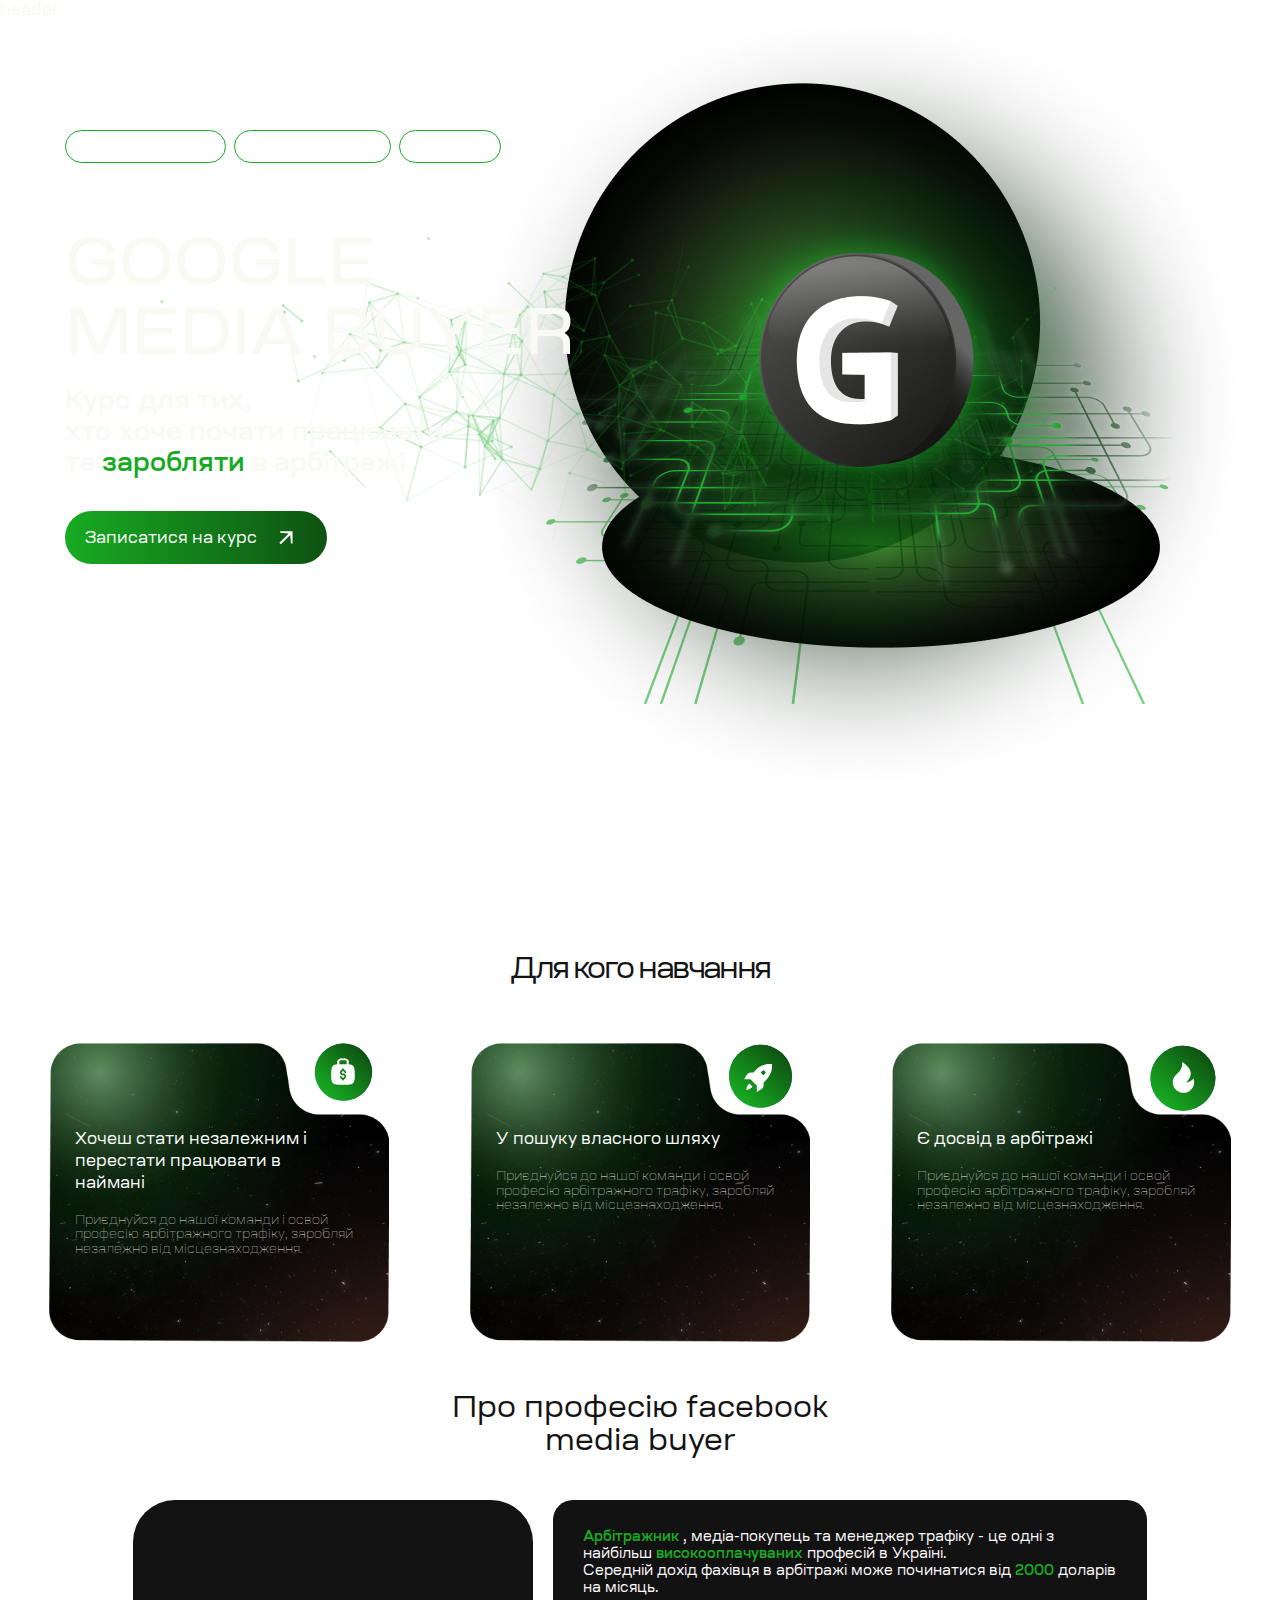
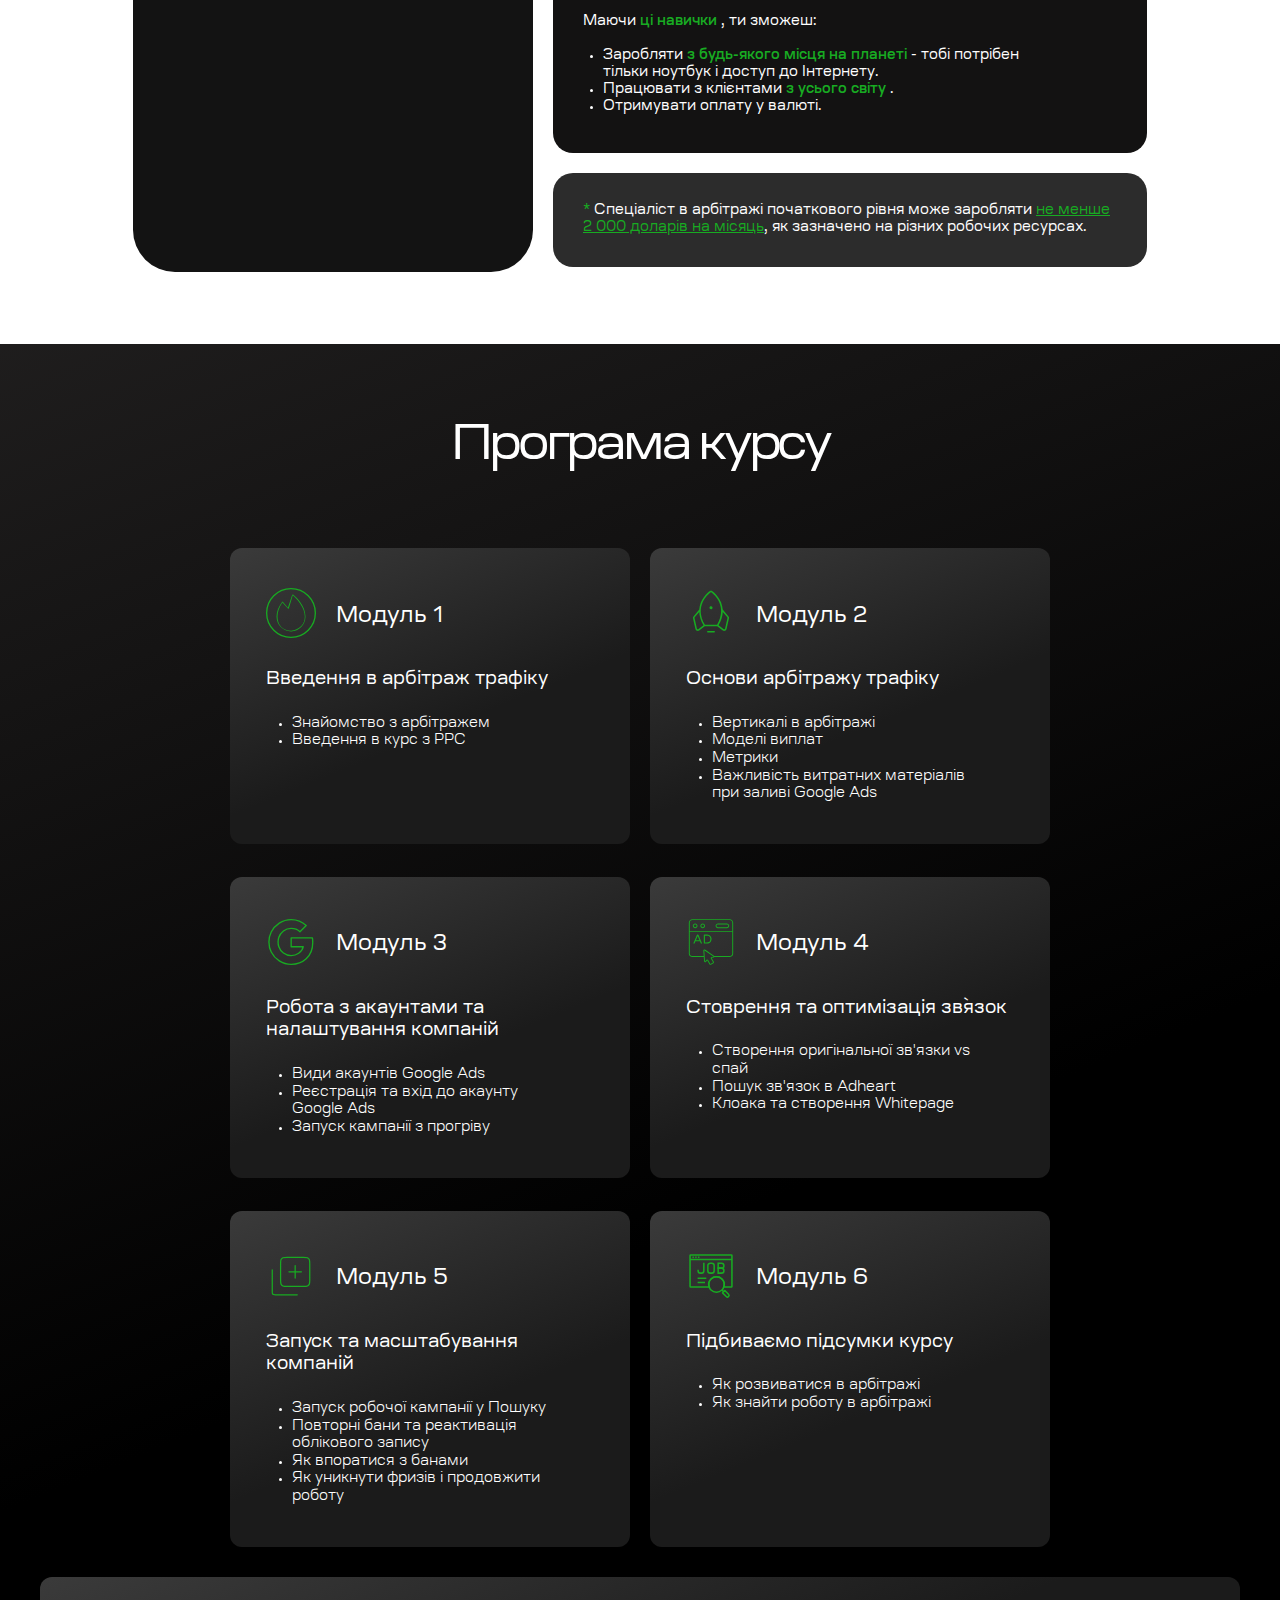
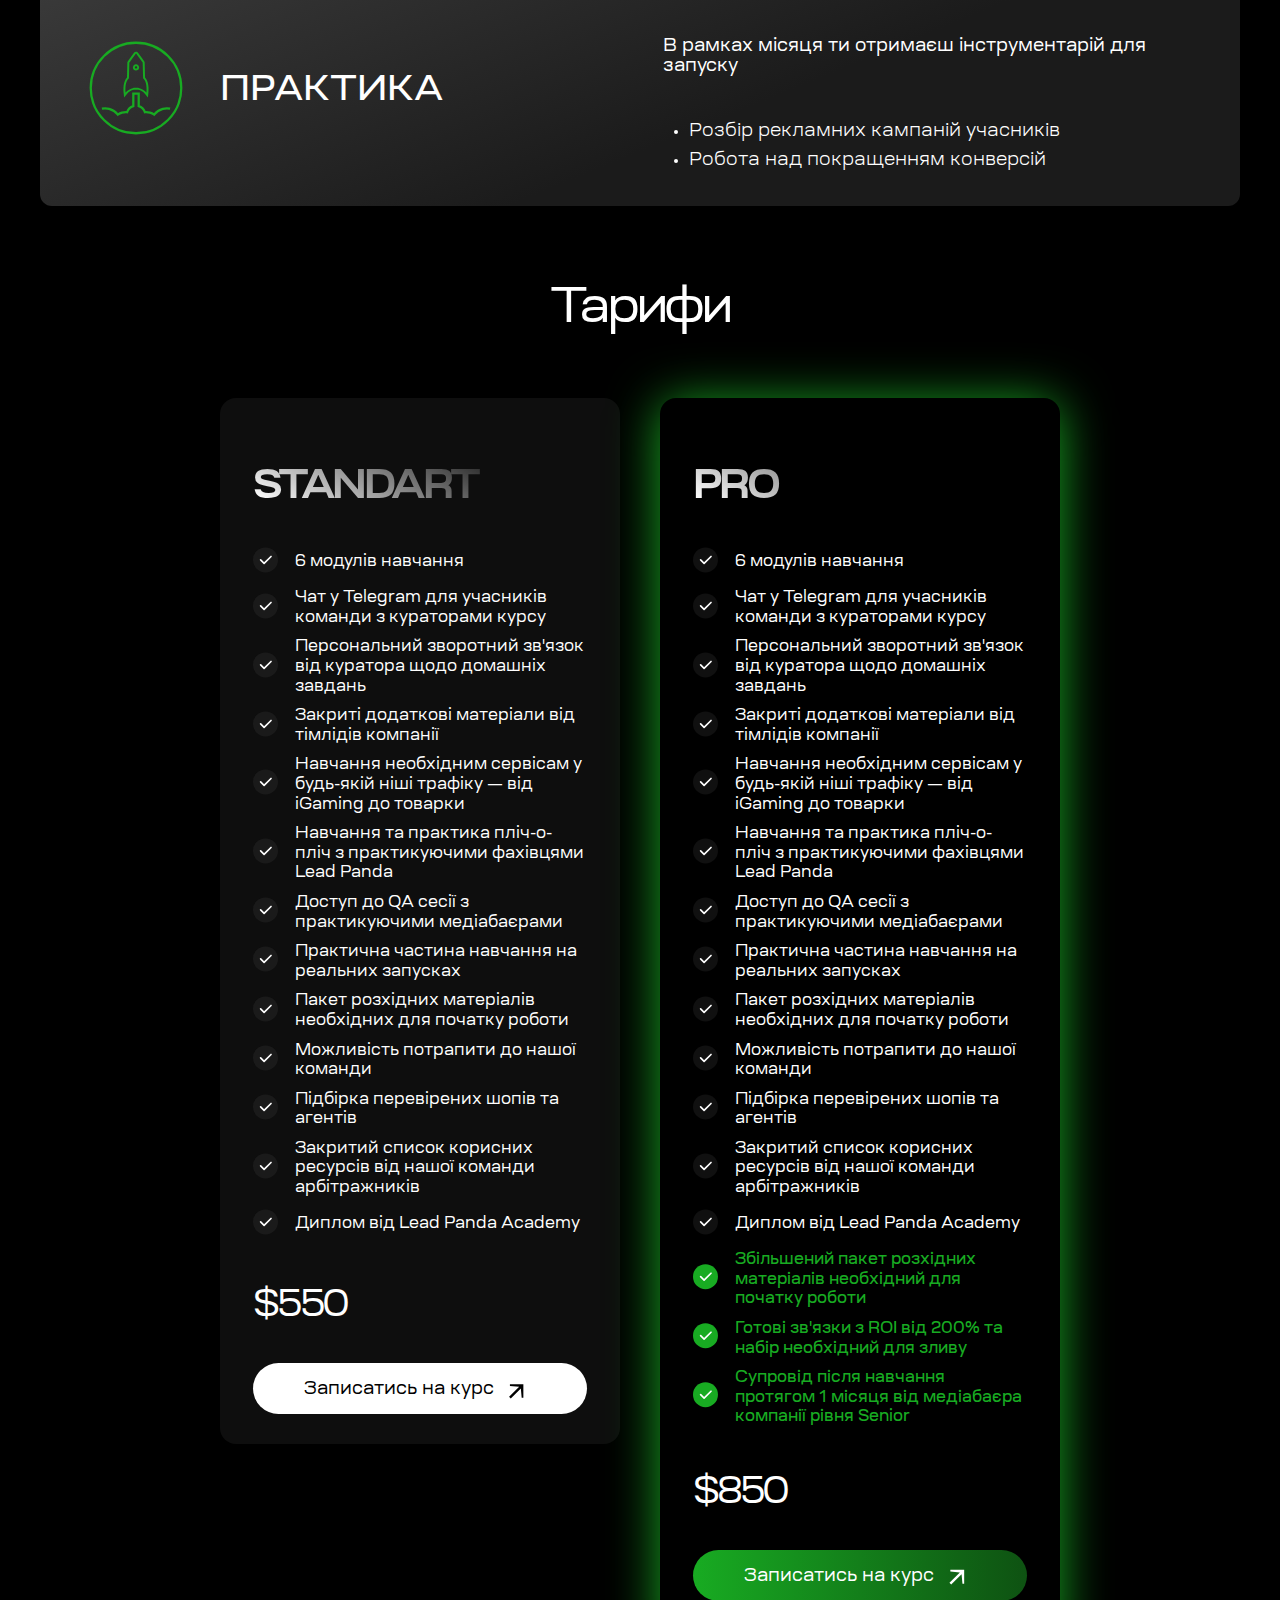
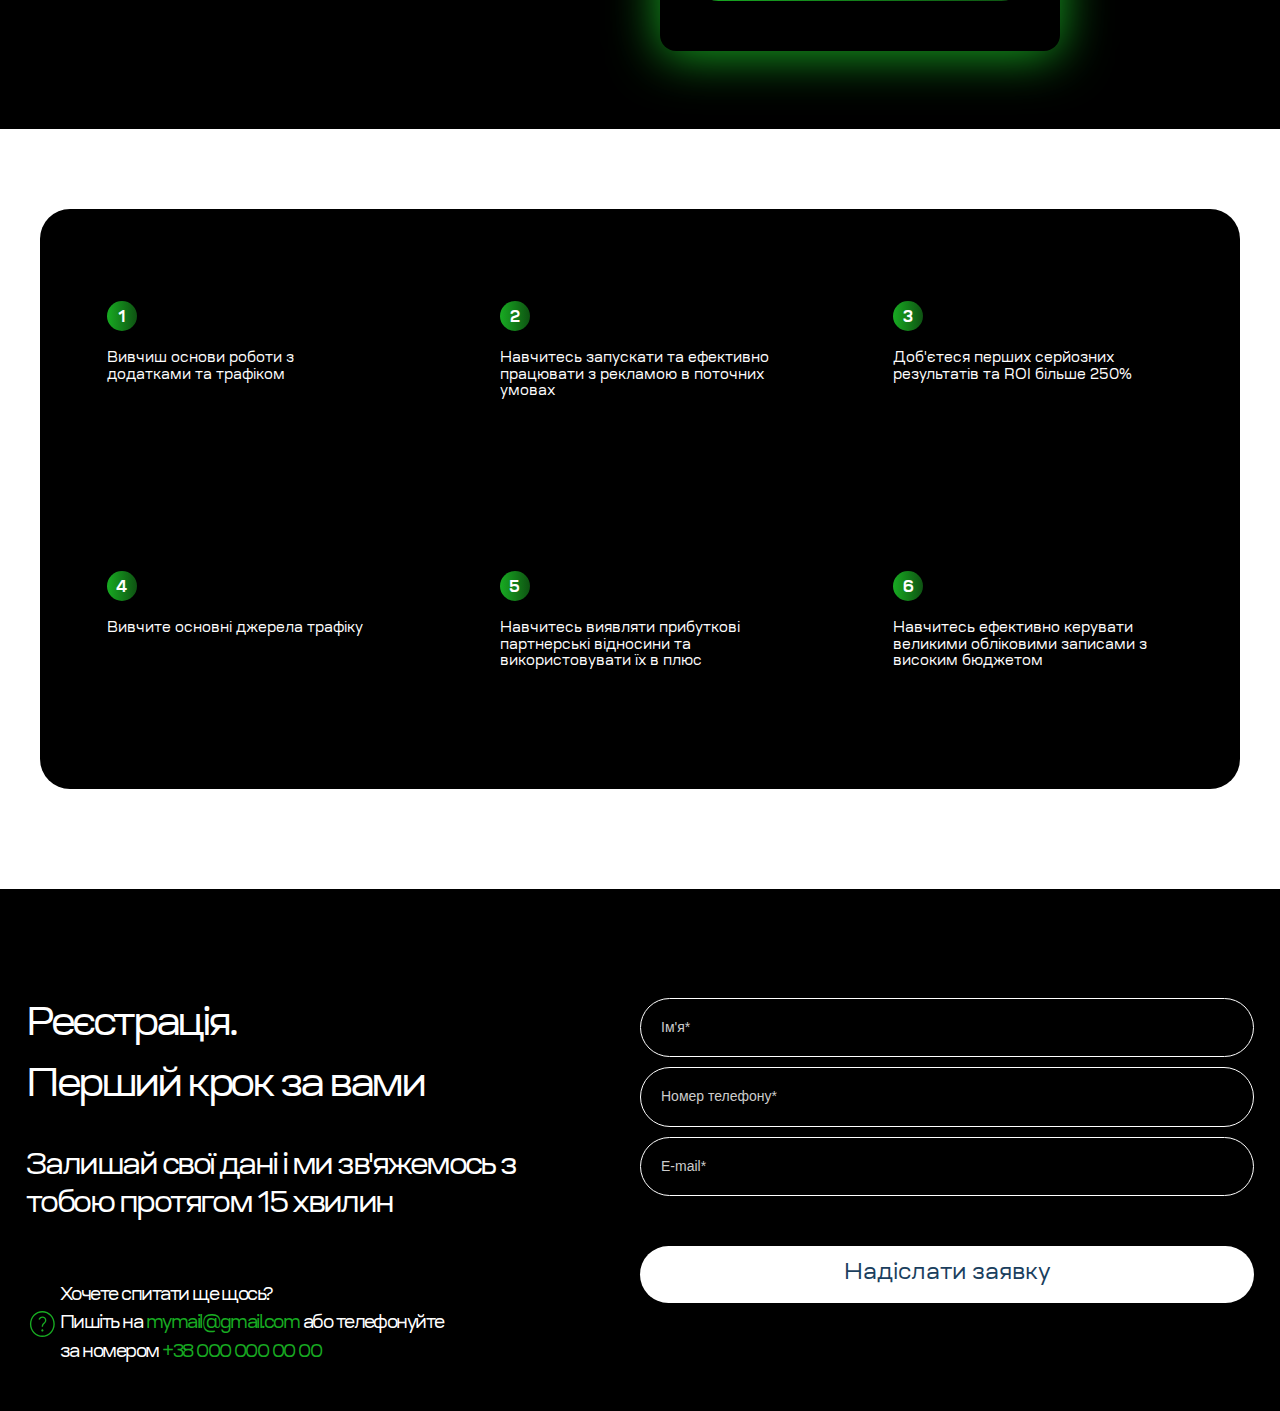
==== index.html @ 1219b9e8 "Push project" ====
<!DOCTYPE html>
<html lang="ua">
<head>
    <meta charset="UTF-8">
    <meta name="viewport" content="width=device-width, initial-scale=1.0">
    <title>Google Media Buyer</title>
    <link rel="stylesheet" href="index.css">
    <link rel="stylesheet" href="utilities.css">

</head>
<body>

<section class="billboard">
    <div class="header-imatation">
        header
    </div>
    <video class="billboard__background" autoplay muted loop>
        <source src="./images/stars.mp4" type="video/mp4">
    </video>
    <div class="wrap">
        <div class="billboard__content-wrap">
            <div class="billboard__content">
                <div class="billboard__badge-list">
                    <div class="billboard__badge">Старт 1 вересня</div>
                    <div class="billboard__badge">Онлайн формат</div>
                    <div class="billboard__badge">8 тижнів</div>
                </div>
                <div class="billboard__title">GOOGLE<br> MEDIA BUYER</div>
                <div class="billboard__description">
                    Курс для тих,<br class="d-none d-md-block"> хто хоче почати працювати<br class="d-none d-md-block"> та <span class="custom-word">заробляти</span> в арбітражі
                </div>
                <div class="billboard__button">
                    <a href="#" class="button button--google">
                        Записатися на курс
                        <span class="d-md-none">
                            <svg width="23" height="23" viewBox="0 0 23 23" fill="none" xmlns="http://www.w3.org/2000/svg">
                                <path d="M11.8144 15.3492L16.1953 10.9683M16.1953 10.9683L11.8144 6.55554M16.1953 10.9683L6.41773 10.9683" stroke="#F9FAF4" stroke-linecap="round" stroke-linejoin="round"/>
                            </svg>
                        </span>
                        <span class="d-none d-md-block">
                            <svg width="43" height="43" viewBox="0 0 43 43" fill="none" xmlns="http://www.w3.org/2000/svg">
                            <path d="M23.5919 15.764L12.8279 14.7855L12.8279 12.8284H28.4846V28.4851L26.5275 28.4851L25.549 17.7211L13.8064 29.4637L11.8493 27.5066L23.5919 15.764Z" fill="white"/>
                        </svg>
                        </span>

                    </a>
                </div>
            </div>
            <div class="lalala">
                <img src="./images/Google-sm.png" alt="Google Media Buyer logo">
            </div>
<!--            <div class="billboard__logo-sm">-->
<!--                <img src="./images/Google-sm.png" alt="Google Media Buyer logo">-->
<!--            </div>-->
        </div>
    </div>
</section>

<section class="features wrap">
    <div class="features__title d-lg-none">Для кого навчання</div>
    <div class="features__title d-none d-lg-block">Для кого підійде курс</div>

    <div class="features__list">
        <div class="features__item">
            <div class="features__icon">
                <svg width="88" height="88" viewBox="0 0 88 88" fill="none" xmlns="http://www.w3.org/2000/svg">
                    <circle cx="44.5135" cy="44.2543" r="31.5" transform="rotate(-47.2458 44.5135 44.2543)" fill="url(#paint0_linear_655_43860)"/>
                    <circle cx="44.5135" cy="44.2543" r="31.5" transform="rotate(-47.2458 44.5135 44.2543)" fill="url(#paint1_linear_655_43860)"/>
                    <path fill-rule="evenodd" clip-rule="evenodd" d="M44.3023 29.0494H43.6977C42.529 29.0494 42.0513 28.9382 41.2791 29.0494C40.4627 29.1662 39.452 29.7035 38.8605 30.3361C38.2677 30.9702 37.7604 31.3944 37.6512 32.2662C37.5771 32.8599 37.6564 34.2676 37.6512 35.4829C35.0226 35.5761 33.9099 36.2394 32.814 37.4129C31.2904 39.0411 31 41.8198 31 47.0631C31 52.3065 31.2904 54.4418 32.814 56.07C34.3376 57.6982 36.3768 58 41.2791 58H46.7209C51.6232 58 53.6637 57.6996 55.186 56.07C56.7083 54.4404 57 52.3065 57 47.0631C57 41.8198 56.7096 39.0411 55.186 37.4129C54.0901 36.2394 52.9774 35.5747 50.3488 35.4829C50.3436 34.2663 50.4242 32.8585 50.3488 32.2662C50.2396 31.393 49.7323 30.9688 49.1395 30.3361C48.548 29.7021 47.5373 29.1662 46.7209 29.0494C45.9487 28.9382 45.4697 29.0494 44.3023 29.0494ZM47.9302 35.4829C47.9237 34.3052 47.9887 33.3809 47.9302 32.9095C47.8483 32.2685 48.0992 31.8036 47.9302 31.6228C47.7612 31.4421 47.3215 31.0671 46.7209 30.9795C46.0943 30.8905 45.5555 30.9795 44.3023 30.9795C43.0491 30.9795 41.907 30.8891 41.2791 30.9795C40.6798 31.0657 40.2388 31.4407 40.0698 31.6228C39.9008 31.805 40.1517 32.2685 40.0698 32.9095C40.0113 33.3823 40.075 34.3052 40.0698 35.4829C40.5794 35.4801 40.7071 35.482 41.2791 35.4829H46.7209C47.2947 35.4829 47.4224 35.481 47.9302 35.4829ZM44.3023 39.9863C44.5609 39.9863 44.7241 40.4341 44.907 40.6297C45.0898 40.8252 44.907 40.9964 44.907 41.273C46.3227 41.654 47.3256 42.8351 47.3256 44.4897C47.3256 44.7663 47.5084 44.9375 47.3256 45.1331C47.1427 45.3287 46.9795 45.7764 46.7209 45.7764C46.4623 45.7764 46.2991 45.3287 46.1163 45.1331C45.9334 44.9375 45.5116 44.7663 45.5116 44.4897C45.5116 43.9558 45.3735 43.203 44.3023 43.203C43.2311 43.203 42.4884 43.9558 42.4884 44.4897C42.4884 45.0237 43.2311 45.7764 44.3023 45.7764C46.1028 45.7764 47.3256 46.9673 47.3256 48.9932C47.3256 50.6478 46.3227 51.8275 44.907 52.2099C44.907 52.4865 45.0898 52.6577 44.907 52.8532C44.7241 53.0488 44.5609 53.4966 44.3023 53.4966C44.0437 53.4966 43.2759 53.0488 43.093 52.8532C42.9102 52.6577 43.093 52.4865 43.093 52.2099C41.6773 51.8289 40.6744 50.6478 40.6744 48.9932C40.6744 48.7166 40.4916 48.5454 40.6744 48.3498C40.8573 48.1542 41.0205 48.3498 41.2791 48.3498C41.5377 48.3498 41.7009 48.1542 41.8837 48.3498C42.0666 48.5454 42.4884 48.7166 42.4884 48.9932C42.4884 49.5271 43.2311 50.2799 44.3023 50.2799C45.3735 50.2799 45.5116 49.5271 45.5116 48.9932C45.5116 48.4592 45.3735 47.7065 44.3023 47.7065C42.5018 47.7065 40.6744 46.5156 40.6744 44.4897C40.6744 42.8351 41.6773 41.654 43.093 41.273C43.093 40.9964 42.9102 40.8252 43.093 40.6297C43.2759 40.4341 44.0437 39.9863 44.3023 39.9863Z" fill="white"/>
                    <defs>
                        <linearGradient id="paint0_linear_655_43860" x1="13.0135" y1="44.2543" x2="76.0135" y2="44.2543" gradientUnits="userSpaceOnUse">
                            <stop stop-color="#5BA7EA"/>
                            <stop offset="1" stop-color="#21415D"/>
                        </linearGradient>
                        <linearGradient id="paint1_linear_655_43860" x1="13.0135" y1="44.2543" x2="76.0135" y2="44.2543" gradientUnits="userSpaceOnUse">
                            <stop stop-color="#18AB22"/>
                            <stop offset="1" stop-color="#0E5212"/>
                        </linearGradient>
                    </defs>
                </svg>
            </div>
            <div class="features__content">
                <div class="features__item-title">Хочеш стати незалежним і перестати працювати в наймані</div>
                <p class="features__description">Приєднуйся до нашої команди і освой професію арбітражного трафіку,
                    заробляй незалежно від місцезнаходження.</p>
            </div>
            <div class="features__item-background">
                <img src="./images/features_bg.png" alt="">
            </div>
        </div>
        <div class="features__item features__item-big">
            <div class="features__icon">
                <img src="./images/icon_rocket.svg" alt="Иконка собственного пути">
            </div>
            <div class="features__content">
                <div class="features__item-title">У пошуку власного шляху</div>
                <p class="features__description d-lg-none ">Приєднуйся до нашої команди і освой професію арбітражного
                    трафіку,
                    заробляй незалежно від місцезнаходження.</p>
                <p class="features__description d-none d-lg-block">
                    Якщо ти зацікавлений розвиватися разом із профі афілейт індустрії, де працюють досвідчені, амбітні
                    люди, то ми запрошуємо тебе приєднатися до нас.
                </p>
            </div>
            <div class="features__item-background">
                <img src="./images/features_bg.png" alt="">
            </div>
        </div>
        <div class="features__item">
            <div class="features__icon">
                <img src="./images/icon_fire.svg" alt="Иконка опыта">
            </div>
            <div class="features__content">
                <div class="features__item-title">Є досвід в арбітражі</div>
                <p class="features__description">Приєднуйся до нашої команди і освой професію арбітражного трафіку,
                    заробляй незалежно від місцезнаходження.</p>
            </div>
            <div class="features__item-background">
                <img src="./images/features_bg.png" alt="">
            </div>
        </div>
    </div>
</section>

<section class="profession wrap">
    <div class="profession__container">

        <div class="profession__title">Про професію facebook<br class="d-lg-none"> media buyer</div>

        <div class="profession__blocks">
            <div class="profession__block-illustration d-none d-md-block">
                <div class="">

                </div>
            </div>
            <div class="profession__block-wrap">
                <div class="profession__block profession__block--main">
                    <div class="profession__text"><span class="profession__highlight">Арбітражник</span> ,
                        медіа-покупець та
                        менеджер трафіку - це одні з найбільш <span
                                class="profession__highlight profession__highlight--orange">високооплачуваних</span>
                        професій в Україні.<br> Середній дохід фахівця в арбітражі може починатися від <span
                                class="profession__highlight profession__highlight--orange">2000</span> доларів на
                        місяць.
                    </div>
                    <div class="profession__list-tittle">Маючи <span class="profession__highlight">ці навички</span> ,
                        ти
                        зможеш:
                    </div>
                    <ul class="profession__list">
                        <li class="profession__list-item">Заробляти <span class="profession__highlight">з будь-якого місця на планеті</span>
                            - тобі потрібен<br> тільки ноутбук і доступ до Інтернету.
                        </li>
                        <li class="profession__list-item">Працювати з клієнтами <span class="profession__highlight">з усього світу</span>
                            .
                        </li>
                        <li class="profession__list-item">Отримувати оплату у валюті.</li>
                    </ul>
                    <!--                    <div class="profession__block-bg">-->
                    <!--                        <img src="./images/profession_bg.svg" alt=""/>-->
                    <!--                    </div>-->
                </div>

                <div class="profession__block profession__block--note">
                    <div class="profession__note"><span
                            class="profession__block--note-highlight underline-none">*</span>
                        Спеціаліст в арбітражі початкового рівня може заробляти <span
                                class="profession__block--note-highlight "> не менше 2 000 доларів на місяць</span>,
                        як
                        зазначено на різних робочих ресурсах.
                    </div>
                    <!--                    <div class="profession__block-bg">-->
                    <!--                        <img src="./images/profession_note_bg.svg" alt=""/>-->
                    <!--                    </div>-->
                </div>
            </div>
        </div>
    </div>
</section>

<section class="course-program">

    <div class="wrap d-md-none">
        <div class="course-program__title">Програма курсу</div>
        <!--    <div class="course-program__list"></div>-->
        <div class="panel-group" id="accordion" role="tablist" aria-multiselectable="true">
            <!-- Панель 1 -->
            <div class="panel panel-default">
                <div class="panel-heading" role="tab" id="headingOne">
                    <h4 class="panel-title">
                        <a role="button" data-toggle="collapse" data-parent="#accordion" href="#collapseOne"
                           aria-expanded="false" aria-controls="collapseOne">
                    <span>
                        <svg width="30" height="30" viewBox="0 0 30 30" fill="none" xmlns="http://www.w3.org/2000/svg">
                            <g clip-path="url(#clip0_655_43930)">
                                <circle cx="15" cy="15" r="14.6053" stroke="#18AB22" stroke-width="0.789474"/>
                                <path d="M16.2691 3.9637C16.2181 3.92036 16.1387 3.97811 16.0739 3.9637C16.0092 3.9493 15.9427 3.94593 15.8788 3.9637C15.8149 3.98148 15.9276 4.11674 15.8788 4.1627C15.83 4.20866 15.7063 4.09887 15.6836 4.1627L13.1467 11.9236L10.2194 8.34167C10.1775 8.29928 10.0795 8.16351 10.0243 8.14267C9.96901 8.12183 9.88785 8.13825 9.82912 8.14267C9.7704 8.14709 9.88083 8.31278 9.82912 8.34167C9.77741 8.37056 9.66944 8.29346 9.63397 8.34167C7.45258 11.2768 6.31641 14.2346 6.31641 17.0976C6.31641 19.4599 7.22476 21.7951 8.85337 23.4655C10.482 25.136 12.795 26.0525 15.0982 26.0525C17.4014 26.0525 19.5193 25.136 21.1479 23.4655C22.7765 21.7951 23.6848 19.4599 23.6848 17.0976C23.6848 10.9728 18.4815 5.848 16.2691 3.9637ZM15.0982 25.6545C13.015 25.6523 10.5215 24.7774 9.04852 23.2666C7.57549 21.7557 6.90405 19.2343 6.90186 17.0976C6.90186 14.5453 7.94237 11.398 9.82912 8.73967L13.1467 12.3216C13.1962 12.3711 13.0802 12.5015 13.1467 12.5206C13.2132 12.5398 13.2745 12.5365 13.3418 12.5206C13.4092 12.5048 13.4852 12.3686 13.537 12.3216C13.5888 12.2747 13.7085 12.1892 13.7321 12.1226L16.0739 4.3617C18.3701 6.4146 23.2945 11.7087 23.2945 17.0976C23.2923 19.2343 22.6209 21.3577 21.1479 22.8686C19.6748 24.3794 17.1814 25.6523 15.0982 25.6545Z"
                                      fill="#18AB22"/>
                            </g>
                            <defs>
                                <clipPath id="clip0_655_43930">
                                    <rect width="30" height="30" fill="white"/>
                                </clipPath>
                            </defs>
                        </svg>
                    </span>
                            <span>Введення в арбітраж трафіку</span>
                            <svg class="open-icon" width="30" height="30" viewBox="0 0 30 30" fill="none"
                                 xmlns="http://www.w3.org/2000/svg">
                                <circle cx="15" cy="15" r="14.5" stroke="currentColor"/>
                                <path d="M10.8327 13.3333L14.9993 17.5L19.166 13.3333" stroke="white" stroke-width="1.5"
                                      stroke-linecap="round" stroke-linejoin="round"/>
                            </svg>
                        </a>
                    </h4>
                </div>
                <div id="collapseOne" class="panel-collapse collapse" role="tabpanel" aria-labelledby="headingOne">
                    <div class="panel-body">
                        <ul>
                            <li>Вертикалі в арбітражі</li>
                            <li>Класифікація вертикалей</li>
                        </ul>
                    </div>
                </div>
            </div>
            <!-- Панель 2 -->
            <div class="panel panel-default">
                <div class="panel-heading" role="tab" id="headingTwo">
                    <h4 class="panel-title">
                        <a role="button" data-toggle="collapse" data-parent="#accordion" href="#collapseTwo"
                           aria-expanded="false" aria-controls="collapseTwo">
                               <span>
                        <svg width="30" height="30" viewBox="0 0 30 30" fill="none" xmlns="http://www.w3.org/2000/svg">
    <path d="M17.3543 26.2035C17.3543 26.3263 17.3047 26.444 17.2164 26.5309C17.128 26.6177 17.0082 26.6665 16.8833 26.6665H13.1154C12.9905 26.6665 12.8707 26.6177 12.7823 26.5309C12.694 26.444 12.6444 26.3263 12.6444 26.2035C12.6444 26.0807 12.694 25.9629 12.7823 25.876C12.8707 25.7892 12.9905 25.7404 13.1154 25.7404H16.8833C17.0082 25.7404 17.128 25.7892 17.2164 25.876C17.3047 25.9629 17.3543 26.0807 17.3543 26.2035ZM14.9993 12.7753C15.1857 12.7753 15.3678 12.721 15.5227 12.6193C15.6776 12.5175 15.7983 12.3729 15.8696 12.2036C15.9409 12.0344 15.9596 11.8482 15.9232 11.6686C15.8869 11.4889 15.7972 11.3239 15.6654 11.1944C15.5337 11.0649 15.3659 10.9767 15.1831 10.941C15.0004 10.9052 14.811 10.9236 14.6389 10.9937C14.4667 11.0638 14.3196 11.1824 14.2161 11.3347C14.1126 11.487 14.0574 11.6661 14.0574 11.8492C14.0574 12.0949 14.1566 12.3304 14.3333 12.5041C14.5099 12.6778 14.7495 12.7753 14.9993 12.7753ZM25.7993 18.216L24.3427 24.6523C24.2917 24.8828 24.1813 25.0966 24.0221 25.2731C23.863 25.4497 23.6603 25.5831 23.4337 25.6606C23.2823 25.7128 23.1231 25.7398 22.9627 25.7404C22.6448 25.7402 22.3365 25.6341 22.0878 25.4394L18.7496 22.9622H11.2491L7.91206 25.4394C7.66342 25.6341 7.35503 25.7402 7.03719 25.7404C6.87675 25.7398 6.71755 25.7128 6.56619 25.6606C6.33953 25.5831 6.13691 25.4497 5.97774 25.2731C5.81857 25.0966 5.70819 24.8828 5.65717 24.6523L4.19944 18.216C4.15275 18.0088 4.155 17.7937 4.20603 17.5874C4.25706 17.3811 4.35551 17.1891 4.49381 17.026L7.94974 12.9478C8.33831 6.77433 12.8752 2.91374 14.1339 1.95756C14.3816 1.76889 14.686 1.6665 14.9993 1.6665C15.3127 1.6665 15.6171 1.76889 15.8648 1.95756C17.1235 2.91374 21.6604 6.77433 22.049 12.9478L25.5049 17.026C25.6432 17.1891 25.7416 17.3811 25.7927 17.5874C25.8437 17.7937 25.846 18.0088 25.7993 18.216ZM11.3621 22.0361H18.6366C25.134 10.9799 17.0011 3.98336 15.289 2.68569C15.2063 2.62224 15.1043 2.58777 14.9993 2.58777C14.8944 2.58777 14.7924 2.62224 14.7097 2.68569C12.9976 3.98336 4.86472 10.9799 11.3621 22.0361ZM10.4766 22.3753C8.7728 19.4385 8.04394 16.7714 7.93443 14.4029L5.21679 17.6141C5.1707 17.6685 5.13792 17.7326 5.12098 17.8014C5.10404 17.8703 5.10338 17.942 5.11906 18.0111L6.57443 24.4509C6.59165 24.5278 6.62855 24.5991 6.68164 24.6581C6.73473 24.7171 6.80224 24.7618 6.87781 24.788C6.95337 24.8142 7.03449 24.821 7.11347 24.8078C7.19246 24.7946 7.26671 24.7618 7.3292 24.7125L7.3398 24.7044L10.4766 22.3753ZM24.7819 17.6141L22.0643 14.4029C21.9595 16.7714 21.2306 19.4385 19.5268 22.3753L22.6636 24.7044L22.6742 24.7125C22.7367 24.7618 22.8109 24.7946 22.8899 24.8078C22.9689 24.821 23.05 24.8142 23.1256 24.788C23.2012 24.7618 23.2687 24.7171 23.3218 24.6581C23.3749 24.5991 23.4118 24.5278 23.429 24.4509L24.8843 18.0111C24.8994 17.9417 24.898 17.8697 24.8802 17.8009C24.8625 17.732 24.8288 17.6681 24.7819 17.6141Z"
          fill="#18AB22"/>
    </svg>

                    </span>
                            <span>Вертикалі та їх особливості</span>

                            <svg class="open-icon" width="30" height="30" viewBox="0 0 30 30" fill="none"
                                 xmlns="http://www.w3.org/2000/svg">
                                <circle cx="15" cy="15" r="14.5" stroke="currentColor"/>
                                <path d="M10.8327 13.3333L14.9993 17.5L19.166 13.3333" stroke="white" stroke-width="1.5"
                                      stroke-linecap="round" stroke-linejoin="round"/>
                            </svg>
                        </a>
                    </h4>
                </div>
                <div id="collapseTwo" class="panel-collapse collapse" role="tabpanel" aria-labelledby="headingTwo">
                    <div class="panel-body">
                        <ul>
                            <li>Вертикалі в арбітражі</li>
                            <li>Класифікація вертикалей</li>
                        </ul>
                    </div>
                </div>
            </div>
            <!-- Панель 3 -->
            <div class="panel panel-default">
                <div class="panel-heading" role="tab" id="headingThree">
                    <h4 class="panel-title">
                        <a role="button" data-toggle="collapse" data-parent="#accordion" href="#collapseThree"
                           aria-expanded="false" aria-controls="collapseThree">
                    <span>
                        <svg width="30" height="30" viewBox="0 0 30 30" fill="none" xmlns="http://www.w3.org/2000/svg">
    <g clip-path="url(#clip0_655_43956)">
    <path d="M20.9815 4.31396H17.8442C16.426 4.31396 14.9255 4.88056 13.9227 5.88259C12.9198 6.88462 12.3541 8.19099 12.3541 9.60808V12.9414H9.2168V17.0591H12.3541V25.6865H16.6678V17.0591H20.0011L20.9815 12.9414H16.6678V9.60808C16.6678 9.32466 16.8594 9.02418 17.0599 8.82377C17.2605 8.62336 17.5606 8.62769 17.8442 8.62769H20.9815V4.31396Z"
          stroke="#18AB22" stroke-width="0.900827" stroke-linecap="round" stroke-linejoin="round"/>
    <circle cx="15" cy="15" r="14.6" stroke="#18AB22" stroke-width="0.8"/>
    </g>
    <defs>
    <clipPath id="clip0_655_43956">
    <rect width="30" height="30" fill="white"/>
    </clipPath>
    </defs>
    </svg>

                    </span>
                            <span>Інструменти для роботи з facebook</span>
                            <svg class="open-icon" width="30" height="30" viewBox="0 0 30 30" fill="none"
                                 xmlns="http://www.w3.org/2000/svg">
                                <circle cx="15" cy="15" r="14.5" stroke="currentColor"/>
                                <path d="M10.8327 13.3333L14.9993 17.5L19.166 13.3333" stroke="white" stroke-width="1.5"
                                      stroke-linecap="round" stroke-linejoin="round"/>
                            </svg>
                        </a>
                    </h4>
                </div>
                <div id="collapseThree" class="panel-collapse collapse" role="tabpanel" aria-labelledby="headingThree">
                    <div class="panel-body">
                        <ul>
                            <li>Трекінг системи</li>
                            <li>Оцінка ефективності</li>
                        </ul>
                    </div>
                </div>
            </div>
            <!-- Панель 4 -->
            <div class="panel panel-default">
                <div class="panel-heading" role="tab" id="headingFour">
                    <h4 class="panel-title">
                        <a role="button" data-toggle="collapse" data-parent="#accordion" href="#collapseFour"
                           aria-expanded="false" aria-controls="collapseFour">
                    <span>
                        <svg width="30" height="30" viewBox="0 0 30 30" fill="none" xmlns="http://www.w3.org/2000/svg">
                        <path d="M26.1778 1.2915H3.82046C2.64969 1.2915 1.69727 2.24393 1.69727 3.41442V22.1152C1.69727 23.1461 2.53582 23.9847 3.56674 23.9847H10.6727L10.8556 26.5866C10.8744 26.853 11.0513 27.0761 11.3064 27.1551C11.5609 27.2331 11.8337 27.1499 11.9998 26.9404L12.6405 26.1319C12.6609 26.1057 12.6858 26.1021 12.7057 26.1032C12.7239 26.1046 12.7494 26.1123 12.766 26.1413L14.0583 28.3864C14.1769 28.5926 14.3933 28.7081 14.6158 28.7081C14.7244 28.7081 14.8344 28.6805 14.9353 28.6224L16.4632 27.743C16.6119 27.6573 16.7185 27.5188 16.763 27.353C16.8075 27.1875 16.7849 27.0144 16.6995 26.8663L15.4074 24.6209C15.3905 24.5919 15.3966 24.5662 15.4046 24.5496C15.4126 24.533 15.4292 24.5126 15.4624 24.5076L16.4831 24.3598C16.7051 24.3277 16.8825 24.1832 16.9711 23.9847H26.4316C27.4625 23.9847 28.301 23.1461 28.301 22.1152V3.41442C28.301 2.24393 27.3486 1.2915 26.1778 1.2915ZM16.4018 23.7998L15.3814 23.9474C15.1705 23.9778 14.9889 24.1105 14.8958 24.302C14.8024 24.4938 14.8104 24.7185 14.9165 24.9034L16.2089 27.149C16.2219 27.1714 16.2202 27.1924 16.2164 27.2062C16.2128 27.2201 16.2034 27.2394 16.1807 27.2527L14.6528 28.1321C14.6222 28.1501 14.5666 28.1352 14.5489 28.1039L13.2568 25.8589C13.1504 25.6742 12.96 25.5546 12.7474 25.5388C12.7314 25.5377 12.7157 25.5369 12.6996 25.5369C12.5045 25.5369 12.319 25.6259 12.1966 25.7804L11.5559 26.5888C11.5294 26.6225 11.4965 26.6211 11.4739 26.6142C11.4407 26.604 11.4227 26.5813 11.4202 26.5468L10.967 20.0987C10.9642 20.0595 10.9863 20.0382 11.0051 20.0274C11.0242 20.0166 11.0532 20.0083 11.0861 20.0304L16.4339 23.6613C16.4695 23.6856 16.4706 23.7183 16.4654 23.7415C16.4601 23.7644 16.4446 23.7934 16.4018 23.7998ZM26.4316 23.4187H16.9489C16.901 23.3316 16.8385 23.2519 16.7517 23.1931L11.4039 19.5623C11.1988 19.423 10.9379 19.4133 10.7229 19.5368C10.5079 19.6604 10.3852 19.8911 10.4026 20.1385L10.633 23.4187H3.56674C2.84814 23.4187 2.2633 22.8338 2.2633 22.1152V8.9062H27.735V22.1152C27.735 22.8338 27.1502 23.4187 26.4316 23.4187ZM27.735 8.34017H2.2633V3.41442C2.2633 2.55597 2.96173 1.85754 3.82046 1.85754H26.1778C27.0366 1.85754 27.735 2.55597 27.735 3.41442V8.34017Z"
                              fill="#18AB22"/>
                        <path d="M5.49908 3.90918C4.71884 3.90918 4.08398 4.54404 4.08398 5.32427C4.08398 6.10451 4.71884 6.73937 5.49908 6.73937C6.27932 6.73937 6.91417 6.10451 6.91417 5.32427C6.91417 4.54404 6.27932 3.90918 5.49908 3.90918ZM5.49908 6.17333C5.03088 6.17333 4.65002 5.79247 4.65002 5.32427C4.65002 4.85608 5.03088 4.47522 5.49908 4.47522C5.96728 4.47522 6.34814 4.85608 6.34814 5.32427C6.34814 5.79247 5.96728 6.17333 5.49908 6.17333Z"
                              fill="#18AB22"/>
                        <path d="M10.0264 3.90918C9.24619 3.90918 8.61133 4.54404 8.61133 5.32427C8.61133 6.10451 9.24619 6.73937 10.0264 6.73937C10.8067 6.73937 11.4415 6.10451 11.4415 5.32427C11.4415 4.54404 10.8067 3.90918 10.0264 3.90918ZM10.0264 6.17333C9.55823 6.17333 9.17737 5.79247 9.17737 5.32427C9.17737 4.85608 9.55823 4.47522 10.0264 4.47522C10.4946 4.47522 10.8755 4.85608 10.8755 5.32427C10.8755 5.79247 10.4946 6.17333 10.0264 6.17333Z"
                              fill="#18AB22"/>
                        <path d="M24.501 3.90918H19.1631C18.7815 3.90918 18.426 4.05815 18.1673 4.32348C17.897 4.58715 17.748 4.94259 17.748 5.32427C17.748 6.10451 18.3829 6.73937 19.1631 6.73937H24.501C24.8793 6.73937 25.2356 6.5915 25.5051 6.32258C25.7701 6.05697 25.9161 5.70237 25.9161 5.32427C25.9161 4.54404 25.2812 3.90918 24.501 3.90918ZM25.1046 5.9221C24.9426 6.08406 24.7282 6.17333 24.501 6.17333H19.1631C18.6949 6.17333 18.3141 5.79247 18.3141 5.32427C18.3141 5.09653 18.4023 4.88482 18.5675 4.72369C18.7237 4.56338 18.9354 4.47522 19.1631 4.47522H24.501C24.9692 4.47522 25.35 4.85608 25.35 5.32427C25.35 5.55146 25.2627 5.764 25.1046 5.9221Z"
                              fill="#18AB22"/>
                        <path d="M5.18481 15.7938L5.69101 14.5793H8.33789L8.84375 15.7938C8.87511 15.8612 8.92044 15.9144 8.98 15.9534C9.03956 15.992 9.10576 16.0117 9.17859 16.0117C9.28251 16.0117 9.36674 15.9778 9.43169 15.9103C9.49629 15.8432 9.5289 15.7598 9.5289 15.6613C9.5289 15.6198 9.51591 15.5679 9.48993 15.5055L7.5048 10.8193C7.46334 10.7258 7.40474 10.6492 7.32964 10.5896C7.25425 10.5301 7.16235 10.5 7.05346 10.5H6.97552C6.86648 10.5 6.77431 10.5301 6.69927 10.5896C6.62389 10.6492 6.56564 10.7258 6.52411 10.8193L4.53897 15.5055C4.51299 15.5679 4.5 15.6198 4.5 15.6613C4.5 15.7598 4.53227 15.8432 4.59722 15.9103C4.66217 15.9778 4.74647 16.0117 4.85032 16.0117C4.92287 16.0117 4.98906 15.992 5.04863 15.9534C5.10853 15.9144 5.15379 15.8612 5.18481 15.7938ZM7.01449 11.4031L8.06544 13.9331H5.96339L7.01449 11.4031Z"
                              fill="#18AB22"/>
                        <path d="M11.0223 15.9728H12.587C13.1784 15.9728 13.6805 15.8417 14.0933 15.5797C14.506 15.3178 14.8158 14.9792 15.0236 14.5639C15.2311 14.1486 15.335 13.7127 15.335 13.256C15.335 12.7992 15.2311 12.3633 15.0236 11.948C14.8158 11.5331 14.506 11.1945 14.0933 10.9322C13.6805 10.6702 13.1784 10.5391 12.587 10.5391H11.0223C10.9234 10.5391 10.8404 10.5742 10.773 10.6442C10.7055 10.7143 10.6719 10.7985 10.6719 10.897V15.6225C10.6719 15.7213 10.7055 15.8043 10.773 15.8718C10.8404 15.9393 10.9234 15.9728 11.0223 15.9728ZM11.3802 11.2008H12.5012C12.9266 11.2008 13.3004 11.2876 13.6222 11.4615C13.9441 11.6354 14.193 11.8768 14.3694 12.1856C14.5459 12.4945 14.6343 12.8511 14.6343 13.256C14.6343 13.6608 14.5459 14.0178 14.3694 14.3263C14.193 14.6351 13.9441 14.8765 13.6222 15.0504C13.3004 15.2243 12.9266 15.3111 12.5012 15.3111H11.3802V11.2008Z"
                              fill="#18AB22"/>
                        </svg>
                    </span>
                            <span>Работа з акаунтами</span>
                            <svg class="open-icon" width="30" height="30" viewBox="0 0 30 30" fill="none"
                                 xmlns="http://www.w3.org/2000/svg">
                                <circle cx="15" cy="15" r="14.5" stroke="currentColor"/>
                                <path d="M10.8327 13.3333L14.9993 17.5L19.166 13.3333" stroke="white" stroke-width="1.5"
                                      stroke-linecap="round" stroke-linejoin="round"/>
                            </svg>
                        </a>
                    </h4>
                </div>
                <div id="collapseFour" class="panel-collapse collapse" role="tabpanel" aria-labelledby="headingFour">
                    <div class="panel-body">
                        <ul>
                            <li>Етапи підготовки</li>
                            <li>Аналіз ринку</li>
                        </ul>
                    </div>
                </div>
            </div>
            <!-- Панель 5 -->
            <div class="panel panel-default">
                <div class="panel-heading" role="tab" id="headingFive">
                    <h4 class="panel-title">
                        <a role="button" data-toggle="collapse" data-parent="#accordion" href="#collapseFive"
                           aria-expanded="false" aria-controls="collapseFive">
                    <span>
                        <svg width="30" height="30" viewBox="0 0 30 30" fill="none" xmlns="http://www.w3.org/2000/svg">
    <path d="M26.4712 6.92902C27.8118 6.92902 28.9024 5.84129 28.9024 4.50424C28.9024 3.16361 27.8117 2.07324 26.4712 2.07324C25.1344 2.07324 24.0467 3.16367 24.0467 4.50424C24.0467 5.15064 24.3025 5.73728 24.7162 6.1724L20.3495 10.6367C19.9267 10.2816 19.3824 10.0668 18.7884 10.0668C18.2278 10.0668 17.7123 10.2604 17.3012 10.5821L13.5972 6.87805C13.9025 6.47275 14.0858 5.97107 14.0858 5.42633C14.0858 4.0857 12.9954 2.99504 11.6548 2.99504C10.318 2.99504 9.23029 4.08576 9.23029 5.42633C9.23029 5.96674 9.41023 6.46473 9.71035 6.86832L5.01014 11.5687C4.59846 11.2487 4.08307 11.0561 3.52244 11.0561C2.18539 11.0561 1.09766 12.1468 1.09766 13.4874C1.09766 14.8241 2.18539 15.9119 3.52244 15.9119C4.86307 15.9119 5.95344 14.8241 5.95344 13.4874C5.95344 12.9254 5.76002 12.4088 5.43869 11.9966L10.1279 7.30725C10.5451 7.64656 11.0763 7.85082 11.6547 7.85082C12.2306 7.85082 12.7597 7.64908 13.1766 7.31404L16.874 11.0114C16.5555 11.4229 16.3638 11.9377 16.3638 12.4978C16.3638 13.8348 17.4515 14.9226 18.7883 14.9226C20.1289 14.9226 21.2196 13.8348 21.2196 12.4978C21.2196 11.9694 21.0482 11.4812 20.7608 11.082L25.1869 6.55713C25.5599 6.79139 25.9993 6.92902 26.4712 6.92902ZM26.4712 2.67893C27.4779 2.67893 28.2968 3.49783 28.2968 4.50424C28.2968 5.50742 27.4779 6.32334 26.4712 6.32334C25.4683 6.32334 24.6523 5.50736 24.6523 4.50424C24.6523 3.49783 25.4683 2.67893 26.4712 2.67893ZM3.52244 15.3062C2.51926 15.3062 1.70334 14.4903 1.70334 13.4874C1.70334 12.4807 2.51932 11.6618 3.52244 11.6618C4.52885 11.6618 5.34775 12.4807 5.34775 13.4874C5.34775 14.4903 4.52885 15.3062 3.52244 15.3062ZM9.83598 5.42639C9.83598 4.41969 10.652 3.60078 11.6548 3.60078C12.6612 3.60078 13.4801 4.41969 13.4801 5.42639C13.4801 6.42928 12.6612 7.24519 11.6548 7.24519C10.6519 7.24519 9.83598 6.42922 9.83598 5.42639ZM18.7883 14.317C17.7855 14.317 16.9695 13.501 16.9695 12.4979C16.9695 11.4915 17.7855 10.6726 18.7883 10.6726C19.795 10.6726 20.6139 11.4915 20.6139 12.4979C20.6139 13.501 19.795 14.317 18.7883 14.317Z"
          fill="#18AB22"/>
    <path d="M27.9947 24.8448H26.7765V11.359C26.7765 11.1916 26.6411 11.0562 26.4737 11.0562C26.3063 11.0562 26.1709 11.1916 26.1709 11.359V24.8448H19.0937V18.9181C19.0937 18.7507 18.9582 18.6153 18.7909 18.6153C18.6235 18.6153 18.4881 18.7508 18.4881 18.9181V24.8448H11.9602V11.359C11.9602 11.1916 11.8247 11.0562 11.6573 11.0562C11.4899 11.0562 11.3545 11.1916 11.3545 11.359V24.8448H3.82781V18.9181C3.82781 18.7507 3.69234 18.6153 3.525 18.6153C3.35766 18.6153 3.22219 18.7508 3.22219 18.9181V24.8448H2.00402C1.15436 24.8448 0.462891 25.536 0.462891 26.3856C0.462891 27.2353 1.15436 27.9265 2.00402 27.9265H27.9947C28.8444 27.9265 29.5355 27.2353 29.5355 26.3856C29.5355 25.536 28.8444 24.8448 27.9947 24.8448ZM27.9947 27.3208H2.00396C1.48816 27.3208 1.06852 26.9014 1.06852 26.3856C1.06852 25.8698 1.48816 25.4505 2.00396 25.4505H27.9947C28.5105 25.4505 28.9298 25.8698 28.9298 26.3856C28.9298 26.9014 28.5104 27.3208 27.9947 27.3208Z"
          fill="#18AB22"/>
    </svg>

                    </span>
                            <span>Спай - сервіси та аналітика</span>
                            <svg class="open-icon" width="30" height="30" viewBox="0 0 30 30" fill="none"
                                 xmlns="http://www.w3.org/2000/svg">
                                <circle cx="15" cy="15" r="14.5" stroke="currentColor"/>
                                <path d="M10.8327 13.3333L14.9993 17.5L19.166 13.3333" stroke="white" stroke-width="1.5"
                                      stroke-linecap="round" stroke-linejoin="round"/>
                            </svg>
                        </a>
                    </h4>
                </div>
                <div id="collapseFive" class="panel-collapse collapse" role="tabpanel" aria-labelledby="headingFive">
                    <div class="panel-body">
                        <ul>
                            <li>Аналіз показників</li>
                            <li>Оптимізація кампаній</li>
                        </ul>
                    </div>
                </div>
            </div>
            <!-- Панель 6 -->
            <div class="panel panel-default">
                <div class="panel-heading" role="tab" id="headingSix">
                    <h4 class="panel-title">
                        <a role="button" data-toggle="collapse" data-parent="#accordion" href="#collapseSix"
                           aria-expanded="false" aria-controls="collapseSix">
                    <span>
                        <svg width="30" height="30" viewBox="0 0 30 30" fill="none" xmlns="http://www.w3.org/2000/svg">
    <path d="M27.5625 2.73291V21.2896C27.5625 21.4741 27.4131 21.6235 27.2285 21.6235H22.6523C23.2178 20.0005 22.8545 18.1284 21.5566 16.8306C19.752 15.0259 16.8281 15.0259 15.0234 16.8306C13.7285 18.1255 13.3623 20.0005 13.9277 21.6235H2.77148C2.58691 21.6235 2.4375 21.4741 2.4375 21.2896V2.73291C2.4375 2.54834 2.58691 2.39893 2.77148 2.39893H27.2285C27.4131 2.39893 27.5625 2.54834 27.5625 2.73291Z"
          stroke="#18AB22" stroke-width="0.925165" stroke-miterlimit="10"/>
    <path d="M2.4375 5.07373H27.5625" stroke="#18AB22" stroke-width="0.925165" stroke-miterlimit="10"/>
    <path d="M3.88867 3.76709H4.7207" stroke="#18AB22" stroke-width="0.925165" stroke-miterlimit="10"/>
    <path d="M5.54297 3.76709H6.375" stroke="#18AB22" stroke-width="0.925165" stroke-miterlimit="10"/>
    <path d="M7.20117 3.76709H8.03027" stroke="#18AB22" stroke-width="0.925165" stroke-miterlimit="10"/>
    <path d="M22.6526 21.6235C22.5647 21.8755 22.4533 22.1245 22.3186 22.3618C22.1164 22.7192 21.8645 23.0591 21.5569 23.3638C19.7522 25.1685 16.8283 25.1685 15.0236 23.3638C14.719 23.0591 14.4641 22.7222 14.2619 22.3618C14.1272 22.1245 14.0158 21.8755 13.9279 21.6235C13.3625 20.0005 13.7258 18.1284 15.0236 16.8306C16.8283 15.0259 19.7522 15.0259 21.5569 16.8306C22.8547 18.1284 23.218 20.0034 22.6526 21.6235Z"
          stroke="#18AB22" stroke-width="0.925165" stroke-miterlimit="10"/>
    <path d="M21.5566 23.3638L22.6113 24.4185" stroke="#18AB22" stroke-width="0.925165" stroke-miterlimit="10"/>
    <path d="M25.532 27.3396C25.1511 27.7205 24.533 27.7205 24.1492 27.3396L21.9343 25.1248C21.9255 25.116 21.9255 25.1042 21.9343 25.0984L23.2908 23.7419C23.2996 23.7332 23.3113 23.7332 23.3171 23.7419L25.532 25.9568C25.9128 26.3376 25.9128 26.9587 25.532 27.3396Z"
          stroke="#18AB22" stroke-width="0.925165" stroke-miterlimit="10"/>
    <path d="M16.8965 8.77393V11.8179C16.8965 12.6206 16.2461 13.271 15.4434 13.271H14.5645C13.7617 13.271 13.1113 12.6206 13.1113 11.8179V8.77393C13.1113 7.97119 13.7617 7.3208 14.5645 7.3208H15.4434C16.2461 7.3208 16.8965 7.97119 16.8965 8.77393Z"
          stroke="#18AB22" stroke-width="0.925165" stroke-miterlimit="10"/>
    <path d="M10.7021 6.97803V11.8179C10.7021 12.6206 10.0518 13.271 9.24902 13.271H8.71289C7.91016 13.271 7.25977 12.6206 7.25977 11.8179V11.1792"
          stroke="#18AB22" stroke-width="0.925165" stroke-miterlimit="10"/>
    <path d="M22.7412 8.8208C22.7412 9.62354 22.0908 10.2739 21.2881 10.2739H19.2988V7.36768H21.2881C22.0908 7.36768 22.7412 8.01807 22.7412 8.8208Z"
          stroke="#18AB22" stroke-width="0.925165" stroke-miterlimit="10"/>
    <path d="M22.7412 11.727V11.8179C22.7412 12.6206 22.0908 13.271 21.2881 13.271H19.2988V10.2739H21.2881C22.0908 10.2739 22.7412 10.9243 22.7412 11.727Z"
          stroke="#18AB22" stroke-width="0.925165" stroke-miterlimit="10"/>
    <path d="M6.9668 16.3647H12.1904" stroke="#18AB22" stroke-width="0.925165" stroke-miterlimit="10"/>
    <path d="M6.9668 18.8901H11.3994" stroke="#18AB22" stroke-width="0.925165" stroke-miterlimit="10"/>
    </svg>
                    </span>
                            <span>Підбиваємо підсумки курсу</span>
                            <svg class="open-icon" width="30" height="30" viewBox="0 0 30 30" fill="none"
                                 xmlns="http://www.w3.org/2000/svg">
                                <circle cx="15" cy="15" r="14.5" stroke="currentColor"/>
                                <path d="M10.8327 13.3333L14.9993 17.5L19.166 13.3333" stroke="white" stroke-width="1.5"
                                      stroke-linecap="round" stroke-linejoin="round"/>
                            </svg>
                        </a>
                    </h4>
                </div>
                <div id="collapseSix" class="panel-collapse collapse" role="tabpanel" aria-labelledby="headingSix">
                    <div class="panel-body">
                        <ul>
                            <li>Рекомендації з запуску</li>
                            <li>Поради з оптимізації</li>
                        </ul>
                    </div>
                </div>
            </div>
        </div>

        <!-- Панель 7 big one open -->
        <div class="panel panel-open-big panel-default">
            <div class="panel-heading" role="tab" id="headingSeven">
                <div class="panel-title">
                    <div class="panel-title-content-big">
                    <span>
                        <svg width="36" height="36" viewBox="0 0 36 36" fill="none" xmlns="http://www.w3.org/2000/svg">
    <path d="M27.587 23.8301C27.2927 23.7692 26.9903 23.7376 26.6781 23.7376C26.2889 23.7376 25.9144 23.7863 25.5552 23.8779C24.5668 24.1309 23.7114 24.7081 23.1049 25.4922C22.749 25.2481 22.3509 25.06 21.926 24.9425C21.5863 24.8484 21.2304 24.7981 20.8598 24.7981C20.7398 24.7981 20.6215 24.803 20.5055 24.8144C20.242 23.993 19.5869 23.3476 18.7591 23.0987V19.605H17.2429V23.0987C16.415 23.3476 15.7599 23.993 15.4964 24.8144C15.3788 24.803 15.2613 24.7981 15.1413 24.7981C14.7715 24.7973 14.4156 24.8468 14.0759 24.9417C13.651 25.06 13.2529 25.2481 12.8962 25.4922C12.2913 24.709 11.4351 24.1301 10.4467 23.8787C10.0884 23.7863 9.71216 23.7376 9.32459 23.7376C9.01244 23.7376 8.70838 23.7692 8.41406 23.8301"
          stroke="#18AB22" stroke-width="0.640171" stroke-miterlimit="10"/>
    <path d="M27 27C31.9706 22.0294 31.9706 13.9706 27 9C22.0294 4.02944 13.9706 4.02944 9 9C4.02944 13.9706 4.02944 22.0294 9 27C13.9706 31.9706 22.0294 31.9706 27 27Z"
          stroke="#18AB22" stroke-width="0.640171" stroke-miterlimit="10"/>
    <path d="M18.0047 8.39521C18.0671 8.39521 18.1295 8.4244 18.1693 8.48035L19.1041 9.77844L19.4511 10.2609L19.8776 10.8544L19.9919 15.287C21.1287 16.2324 21.0022 18.5237 20.9284 19.2591C20.4038 18.6056 19.6295 18.1337 18.7352 17.9659C18.7003 17.9594 18.6646 17.9537 18.629 17.948C18.5941 17.9424 18.5584 17.9375 18.5228 17.9326C18.5155 17.9318 18.5082 17.931 18.5001 17.9294C18.5001 17.9294 18.4992 17.9294 18.4984 17.9294L17.4598 17.9343C17.4322 17.9383 17.4047 17.9424 17.3771 17.9472C17.3414 17.9529 17.3066 17.9586 17.2717 17.9659C16.3774 18.1353 15.6031 18.6064 15.0785 19.2591C15.0055 18.5237 14.879 16.2324 16.0158 15.287L16.1285 10.8544L16.2736 10.6533L16.7114 10.0452L17.8376 8.47954C17.8774 8.4236 17.9414 8.3944 18.0039 8.3944M17.9763 13.1035H18.0047C18.2171 13.1035 18.4222 13.0273 18.582 12.8895C18.5957 12.8773 18.6119 12.8619 18.6273 12.8465C18.6663 12.806 18.7044 12.7597 18.7392 12.707C18.7579 12.6779 18.7806 12.6414 18.7976 12.6057C18.8017 12.5952 18.8057 12.587 18.809 12.5814C18.8584 12.4662 18.8836 12.347 18.8836 12.2254C18.8836 11.7406 18.4895 11.3465 18.0047 11.3465H17.9763C17.7793 11.3522 17.5944 11.4219 17.4403 11.5476C17.4322 11.5557 17.4241 11.563 17.416 11.5711C17.4047 11.5825 17.3925 11.5938 17.3812 11.6044C17.309 11.6757 17.2506 11.7592 17.206 11.8541C17.1525 11.9676 17.1249 12.0925 17.1249 12.2238C17.1249 12.703 17.4987 13.0889 17.9755 13.1043M18.0047 7.83252C17.7566 7.83252 17.5231 7.95252 17.3795 8.15441L16.255 9.71763L15.8179 10.3257L15.6736 10.526L15.5715 10.6671L15.5674 10.8414L15.4604 15.0389C14.348 16.1992 14.4274 18.3916 14.519 19.3167L14.6553 20.6877L15.5187 19.6134C15.9712 19.0499 16.632 18.6616 17.3779 18.5205C17.4079 18.5148 17.4371 18.5099 17.4655 18.5051H17.4679L17.4703 18.5043C17.4817 18.5026 17.493 18.501 17.5036 18.4986L18.4644 18.4937C18.4911 18.497 18.5171 18.501 18.543 18.5051C18.5714 18.5099 18.6022 18.5148 18.633 18.5205C19.3773 18.6599 20.0373 19.0483 20.4906 19.6126L21.3516 20.6845L21.4903 19.3167C21.5835 18.3924 21.667 16.2008 20.5506 15.0381L20.4419 10.8406L20.4371 10.6671L20.3357 10.526L19.9092 9.93249L19.5622 9.45006L18.6273 8.15197C18.4846 7.95252 18.252 7.83252 18.0055 7.83252H18.0047ZM17.9868 11.9084H18.0047C18.179 11.9084 18.3201 12.0503 18.3201 12.2238C18.3201 12.2652 18.3128 12.3049 18.2965 12.3454C18.2933 12.3527 18.2892 12.36 18.286 12.3681C18.2836 12.373 18.2779 12.3819 18.269 12.3965C18.2511 12.4225 18.2357 12.4403 18.2252 12.4516C18.2203 12.4565 18.2163 12.4606 18.2114 12.4646C18.1538 12.5133 18.0801 12.54 18.0047 12.54H17.9876C17.8174 12.5311 17.6893 12.3965 17.6893 12.223C17.6893 12.1744 17.6982 12.1322 17.716 12.0933C17.7322 12.0592 17.7517 12.03 17.7752 12.0065C17.7857 11.996 17.7971 11.9854 17.8076 11.9749L17.8109 11.9717C17.8636 11.9327 17.9228 11.9117 17.9868 11.9084Z"
          fill="#18AB22"/>
    </svg>

                    </span>
                        <span class="panel-title-content-big-title-second">ПРАКТИКА</span>
                    </div>
                </div>
            </div>
            <div id="" class="panel-collapse collapse in" role="tabpanel" aria-labelledby="headingSeven">
                <div class="panel-body">
                    <div class="panel-title-big">В рамках місяця ти отримаєш інструментарій для запуску</div>
                    <ul>
                        <li>Розбір рекламних кампаній учасників</li>
                        <li>Робота над покращенням конверсій</li>
                    </ul>
                </div>
            </div>
        </div>
    </div>

    <div class="wrap d-none d-md-block">
        <div class="course-program__title">Програма курсу</div>
        <div class="panel-group">
            <!-- Панель 1 -->
            <div class="panel panel-default">
                <div class="panel-heading">
                    <div class="panel-title">
                        <span>
                            <svg width="30" height="30" viewBox="0 0 30 30" fill="none"
                                 xmlns="http://www.w3.org/2000/svg">
                                <g clip-path="url(#clip0_655_43930)">
                                    <circle cx="15" cy="15" r="14.6053" stroke="#18AB22" stroke-width="0.789474"/>
                                    <path d="M16.2691 3.9637C16.2181 3.92036 16.1387 3.97811 16.0739 3.9637C16.0092 3.9493 15.9427 3.94593 15.8788 3.9637C15.8149 3.98148 15.9276 4.11674 15.8788 4.1627C15.83 4.20866 15.7063 4.09887 15.6836 4.1627L13.1467 11.9236L10.2194 8.34167C10.1775 8.29928 10.0795 8.16351 10.0243 8.14267C9.96901 8.12183 9.88785 8.13825 9.82912 8.14267C9.7704 8.14709 9.88083 8.31278 9.82912 8.34167C9.77741 8.37056 9.66944 8.29346 9.63397 8.34167C7.45258 11.2768 6.31641 14.2346 6.31641 17.0976C6.31641 19.4599 7.22476 21.7951 8.85337 23.4655C10.482 25.136 12.795 26.0525 15.0982 26.0525C17.4014 26.0525 19.5193 25.136 21.1479 23.4655C22.7765 21.7951 23.6848 19.4599 23.6848 17.0976C23.6848 10.9728 18.4815 5.848 16.2691 3.9637ZM15.0982 25.6545C13.015 25.6523 10.5215 24.7774 9.04852 23.2666C7.57549 21.7557 6.90405 19.2343 6.90186 17.0976C6.90186 14.5453 7.94237 11.398 9.82912 8.73967L13.1467 12.3216C13.1962 12.3711 13.0802 12.5015 13.1467 12.5206C13.2132 12.5398 13.2745 12.5365 13.3418 12.5206C13.4092 12.5048 13.4852 12.3686 13.537 12.3216C13.5888 12.2747 13.7085 12.1892 13.7321 12.1226L16.0739 4.3617C18.3701 6.4146 23.2945 11.7087 23.2945 17.0976C23.2923 19.2343 22.6209 21.3577 21.1479 22.8686C19.6748 24.3794 17.1814 25.6523 15.0982 25.6545Z"
                                          fill="#18AB22"/>
                                </g>
                                <defs>
                                    <clipPath id="clip0_655_43930">
                                        <rect width="30" height="30" fill="white"/>
                                    </clipPath>
                                </defs>
                            </svg>
                        </span>
                        <span>Модуль 1</span>
                    </div>
                </div>
                <div class="panel-body">
                    <div class="panel__body-title">Введення в арбітраж трафіку</div>
                    <ul>
                        <li>Знайомство з арбітражем</li>
                        <li>Введення в курс з PPC</li>
                    </ul>
                </div>
            </div>
            <!-- Панель 2 -->
            <div class="panel panel-default">
                <div class="panel-heading">
                    <div class="panel-title">
                        <span>
                            <svg width="30" height="30" viewBox="0 0 30 30" fill="none"
                                 xmlns="http://www.w3.org/2000/svg">
    <path d="M17.3543 26.2035C17.3543 26.3263 17.3047 26.444 17.2164 26.5309C17.128 26.6177 17.0082 26.6665 16.8833 26.6665H13.1154C12.9905 26.6665 12.8707 26.6177 12.7823 26.5309C12.694 26.444 12.6444 26.3263 12.6444 26.2035C12.6444 26.0807 12.694 25.9629 12.7823 25.876C12.8707 25.7892 12.9905 25.7404 13.1154 25.7404H16.8833C17.0082 25.7404 17.128 25.7892 17.2164 25.876C17.3047 25.9629 17.3543 26.0807 17.3543 26.2035ZM14.9993 12.7753C15.1857 12.7753 15.3678 12.721 15.5227 12.6193C15.6776 12.5175 15.7983 12.3729 15.8696 12.2036C15.9409 12.0344 15.9596 11.8482 15.9232 11.6686C15.8869 11.4889 15.7972 11.3239 15.6654 11.1944C15.5337 11.0649 15.3659 10.9767 15.1831 10.941C15.0004 10.9052 14.811 10.9236 14.6389 10.9937C14.4667 11.0638 14.3196 11.1824 14.2161 11.3347C14.1126 11.487 14.0574 11.6661 14.0574 11.8492C14.0574 12.0949 14.1566 12.3304 14.3333 12.5041C14.5099 12.6778 14.7495 12.7753 14.9993 12.7753ZM25.7993 18.216L24.3427 24.6523C24.2917 24.8828 24.1813 25.0966 24.0221 25.2731C23.863 25.4497 23.6603 25.5831 23.4337 25.6606C23.2823 25.7128 23.1231 25.7398 22.9627 25.7404C22.6448 25.7402 22.3365 25.6341 22.0878 25.4394L18.7496 22.9622H11.2491L7.91206 25.4394C7.66342 25.6341 7.35503 25.7402 7.03719 25.7404C6.87675 25.7398 6.71755 25.7128 6.56619 25.6606C6.33953 25.5831 6.13691 25.4497 5.97774 25.2731C5.81857 25.0966 5.70819 24.8828 5.65717 24.6523L4.19944 18.216C4.15275 18.0088 4.155 17.7937 4.20603 17.5874C4.25706 17.3811 4.35551 17.1891 4.49381 17.026L7.94974 12.9478C8.33831 6.77433 12.8752 2.91374 14.1339 1.95756C14.3816 1.76889 14.686 1.6665 14.9993 1.6665C15.3127 1.6665 15.6171 1.76889 15.8648 1.95756C17.1235 2.91374 21.6604 6.77433 22.049 12.9478L25.5049 17.026C25.6432 17.1891 25.7416 17.3811 25.7927 17.5874C25.8437 17.7937 25.846 18.0088 25.7993 18.216ZM11.3621 22.0361H18.6366C25.134 10.9799 17.0011 3.98336 15.289 2.68569C15.2063 2.62224 15.1043 2.58777 14.9993 2.58777C14.8944 2.58777 14.7924 2.62224 14.7097 2.68569C12.9976 3.98336 4.86472 10.9799 11.3621 22.0361ZM10.4766 22.3753C8.7728 19.4385 8.04394 16.7714 7.93443 14.4029L5.21679 17.6141C5.1707 17.6685 5.13792 17.7326 5.12098 17.8014C5.10404 17.8703 5.10338 17.942 5.11906 18.0111L6.57443 24.4509C6.59165 24.5278 6.62855 24.5991 6.68164 24.6581C6.73473 24.7171 6.80224 24.7618 6.87781 24.788C6.95337 24.8142 7.03449 24.821 7.11347 24.8078C7.19246 24.7946 7.26671 24.7618 7.3292 24.7125L7.3398 24.7044L10.4766 22.3753ZM24.7819 17.6141L22.0643 14.4029C21.9595 16.7714 21.2306 19.4385 19.5268 22.3753L22.6636 24.7044L22.6742 24.7125C22.7367 24.7618 22.8109 24.7946 22.8899 24.8078C22.9689 24.821 23.05 24.8142 23.1256 24.788C23.2012 24.7618 23.2687 24.7171 23.3218 24.6581C23.3749 24.5991 23.4118 24.5278 23.429 24.4509L24.8843 18.0111C24.8994 17.9417 24.898 17.8697 24.8802 17.8009C24.8625 17.732 24.8288 17.6681 24.7819 17.6141Z"
          fill="#18AB22"/>
    </svg>
                        </span>
                        <span>Модуль 2</span>
                    </div>
                </div>
                <div class="panel-body">
                    <div class="panel__body-title">Основи арбітражу трафіку</div>
                    <ul>
                        <li>Вертикалі в арбітражі</li>
                        <li>Моделі виплат</li>
                        <li>Метрики</li>
                        <li>Важливість витратних матеріалів при заливі Google Ads</li>

                    </ul>
                </div>
            </div>
            <!-- Панель 3 -->
            <div class="panel panel-default">
                <div class="panel-heading">
                    <div class="panel-title">
                        <span>
                            <svg width="60" height="60" viewBox="0 0 60 60" fill="none"
                                 xmlns="http://www.w3.org/2000/svg">
                                    <path d="M39.2156 43.5294C36.8275 45.1411 33.8037 46.2745 30.196 46.2745C23.225 46.2745 17.414 41.6424 15.294 35.2941V35.2941C14.7578 33.6823 14.5097 31.979 14.5097 30.196C14.5097 28.4131 14.7578 26.3176 15.294 24.7058C17.414 18.3562 23.225 13.7254 30.196 13.7254C34.1441 13.7254 37.9796 15.0095 40.7842 17.647L48.2352 10.196C43.58 5.84801 37.435 3.13721 30.196 3.13721C19.7146 3.13721 10.6864 9.24818 6.27439 18.0392C4.44623 21.6538 3.5293 25.8493 3.5293 30.196C3.5293 34.5428 4.44623 38.3461 6.27439 41.9607V41.9607C10.6864 50.7255 19.7158 56.8627 30.196 56.8627C37.435 56.8627 43.7995 54.3004 48.2352 50.196C53.3056 45.5082 56.0783 38.7682 56.0783 30.5882C56.0783 28.6828 56.0029 26.8572 55.6862 25.098H30.196V35.6862H44.7058C44.0723 39.0322 42.0676 41.624 39.2156 43.5294Z"
                                          stroke="#18AB22" stroke-width="1.62345" stroke-linecap="round"
                                          stroke-linejoin="round"/>
                                    </svg>

                        </span>
                        <span>Модуль 3</span>
                    </div>
                </div>
                <div class="panel-body">
                    <div class="panel__body-title">Робота з акаунтами та налаштування компаній</div>
                    <ul>
                        <li>Види акаунтів Google Ads</li>
                        <li>Реєстрація та вхід до акаунту Google Ads</li>
                        <li>Запуск кампанії з прогріву</li>
                    </ul>
                </div>
            </div>
            <!-- Панель 4 -->
            <div class="panel panel-default">
                <div class="panel-heading">
                    <div class="panel-title">
                        <span>
                            <svg width="30" height="30" viewBox="0 0 30 30" fill="none"
                                 xmlns="http://www.w3.org/2000/svg">
                        <path d="M26.1778 1.2915H3.82046C2.64969 1.2915 1.69727 2.24393 1.69727 3.41442V22.1152C1.69727 23.1461 2.53582 23.9847 3.56674 23.9847H10.6727L10.8556 26.5866C10.8744 26.853 11.0513 27.0761 11.3064 27.1551C11.5609 27.2331 11.8337 27.1499 11.9998 26.9404L12.6405 26.1319C12.6609 26.1057 12.6858 26.1021 12.7057 26.1032C12.7239 26.1046 12.7494 26.1123 12.766 26.1413L14.0583 28.3864C14.1769 28.5926 14.3933 28.7081 14.6158 28.7081C14.7244 28.7081 14.8344 28.6805 14.9353 28.6224L16.4632 27.743C16.6119 27.6573 16.7185 27.5188 16.763 27.353C16.8075 27.1875 16.7849 27.0144 16.6995 26.8663L15.4074 24.6209C15.3905 24.5919 15.3966 24.5662 15.4046 24.5496C15.4126 24.533 15.4292 24.5126 15.4624 24.5076L16.4831 24.3598C16.7051 24.3277 16.8825 24.1832 16.9711 23.9847H26.4316C27.4625 23.9847 28.301 23.1461 28.301 22.1152V3.41442C28.301 2.24393 27.3486 1.2915 26.1778 1.2915ZM16.4018 23.7998L15.3814 23.9474C15.1705 23.9778 14.9889 24.1105 14.8958 24.302C14.8024 24.4938 14.8104 24.7185 14.9165 24.9034L16.2089 27.149C16.2219 27.1714 16.2202 27.1924 16.2164 27.2062C16.2128 27.2201 16.2034 27.2394 16.1807 27.2527L14.6528 28.1321C14.6222 28.1501 14.5666 28.1352 14.5489 28.1039L13.2568 25.8589C13.1504 25.6742 12.96 25.5546 12.7474 25.5388C12.7314 25.5377 12.7157 25.5369 12.6996 25.5369C12.5045 25.5369 12.319 25.6259 12.1966 25.7804L11.5559 26.5888C11.5294 26.6225 11.4965 26.6211 11.4739 26.6142C11.4407 26.604 11.4227 26.5813 11.4202 26.5468L10.967 20.0987C10.9642 20.0595 10.9863 20.0382 11.0051 20.0274C11.0242 20.0166 11.0532 20.0083 11.0861 20.0304L16.4339 23.6613C16.4695 23.6856 16.4706 23.7183 16.4654 23.7415C16.4601 23.7644 16.4446 23.7934 16.4018 23.7998ZM26.4316 23.4187H16.9489C16.901 23.3316 16.8385 23.2519 16.7517 23.1931L11.4039 19.5623C11.1988 19.423 10.9379 19.4133 10.7229 19.5368C10.5079 19.6604 10.3852 19.8911 10.4026 20.1385L10.633 23.4187H3.56674C2.84814 23.4187 2.2633 22.8338 2.2633 22.1152V8.9062H27.735V22.1152C27.735 22.8338 27.1502 23.4187 26.4316 23.4187ZM27.735 8.34017H2.2633V3.41442C2.2633 2.55597 2.96173 1.85754 3.82046 1.85754H26.1778C27.0366 1.85754 27.735 2.55597 27.735 3.41442V8.34017Z"
                              fill="#18AB22"/>
                        <path d="M5.49908 3.90918C4.71884 3.90918 4.08398 4.54404 4.08398 5.32427C4.08398 6.10451 4.71884 6.73937 5.49908 6.73937C6.27932 6.73937 6.91417 6.10451 6.91417 5.32427C6.91417 4.54404 6.27932 3.90918 5.49908 3.90918ZM5.49908 6.17333C5.03088 6.17333 4.65002 5.79247 4.65002 5.32427C4.65002 4.85608 5.03088 4.47522 5.49908 4.47522C5.96728 4.47522 6.34814 4.85608 6.34814 5.32427C6.34814 5.79247 5.96728 6.17333 5.49908 6.17333Z"
                              fill="#18AB22"/>
                        <path d="M10.0264 3.90918C9.24619 3.90918 8.61133 4.54404 8.61133 5.32427C8.61133 6.10451 9.24619 6.73937 10.0264 6.73937C10.8067 6.73937 11.4415 6.10451 11.4415 5.32427C11.4415 4.54404 10.8067 3.90918 10.0264 3.90918ZM10.0264 6.17333C9.55823 6.17333 9.17737 5.79247 9.17737 5.32427C9.17737 4.85608 9.55823 4.47522 10.0264 4.47522C10.4946 4.47522 10.8755 4.85608 10.8755 5.32427C10.8755 5.79247 10.4946 6.17333 10.0264 6.17333Z"
                              fill="#18AB22"/>
                        <path d="M24.501 3.90918H19.1631C18.7815 3.90918 18.426 4.05815 18.1673 4.32348C17.897 4.58715 17.748 4.94259 17.748 5.32427C17.748 6.10451 18.3829 6.73937 19.1631 6.73937H24.501C24.8793 6.73937 25.2356 6.5915 25.5051 6.32258C25.7701 6.05697 25.9161 5.70237 25.9161 5.32427C25.9161 4.54404 25.2812 3.90918 24.501 3.90918ZM25.1046 5.9221C24.9426 6.08406 24.7282 6.17333 24.501 6.17333H19.1631C18.6949 6.17333 18.3141 5.79247 18.3141 5.32427C18.3141 5.09653 18.4023 4.88482 18.5675 4.72369C18.7237 4.56338 18.9354 4.47522 19.1631 4.47522H24.501C24.9692 4.47522 25.35 4.85608 25.35 5.32427C25.35 5.55146 25.2627 5.764 25.1046 5.9221Z"
                              fill="#18AB22"/>
                        <path d="M5.18481 15.7938L5.69101 14.5793H8.33789L8.84375 15.7938C8.87511 15.8612 8.92044 15.9144 8.98 15.9534C9.03956 15.992 9.10576 16.0117 9.17859 16.0117C9.28251 16.0117 9.36674 15.9778 9.43169 15.9103C9.49629 15.8432 9.5289 15.7598 9.5289 15.6613C9.5289 15.6198 9.51591 15.5679 9.48993 15.5055L7.5048 10.8193C7.46334 10.7258 7.40474 10.6492 7.32964 10.5896C7.25425 10.5301 7.16235 10.5 7.05346 10.5H6.97552C6.86648 10.5 6.77431 10.5301 6.69927 10.5896C6.62389 10.6492 6.56564 10.7258 6.52411 10.8193L4.53897 15.5055C4.51299 15.5679 4.5 15.6198 4.5 15.6613C4.5 15.7598 4.53227 15.8432 4.59722 15.9103C4.66217 15.9778 4.74647 16.0117 4.85032 16.0117C4.92287 16.0117 4.98906 15.992 5.04863 15.9534C5.10853 15.9144 5.15379 15.8612 5.18481 15.7938ZM7.01449 11.4031L8.06544 13.9331H5.96339L7.01449 11.4031Z"
                              fill="#18AB22"/>
                        <path d="M11.0223 15.9728H12.587C13.1784 15.9728 13.6805 15.8417 14.0933 15.5797C14.506 15.3178 14.8158 14.9792 15.0236 14.5639C15.2311 14.1486 15.335 13.7127 15.335 13.256C15.335 12.7992 15.2311 12.3633 15.0236 11.948C14.8158 11.5331 14.506 11.1945 14.0933 10.9322C13.6805 10.6702 13.1784 10.5391 12.587 10.5391H11.0223C10.9234 10.5391 10.8404 10.5742 10.773 10.6442C10.7055 10.7143 10.6719 10.7985 10.6719 10.897V15.6225C10.6719 15.7213 10.7055 15.8043 10.773 15.8718C10.8404 15.9393 10.9234 15.9728 11.0223 15.9728ZM11.3802 11.2008H12.5012C12.9266 11.2008 13.3004 11.2876 13.6222 11.4615C13.9441 11.6354 14.193 11.8768 14.3694 12.1856C14.5459 12.4945 14.6343 12.8511 14.6343 13.256C14.6343 13.6608 14.5459 14.0178 14.3694 14.3263C14.193 14.6351 13.9441 14.8765 13.6222 15.0504C13.3004 15.2243 12.9266 15.3111 12.5012 15.3111H11.3802V11.2008Z"
                              fill="#18AB22"/>
                        </svg>
                        </span>
                        <span>Модуль 4</span>
                    </div>
                </div>
                <div class="panel-body">
                    <div class="panel__body-title">Стоврення та оптимізація зв`язок</div>
                    <ul>
                        <li>Створення оригінальної зв'язки vs спай</li>
                        <li>Пошук зв'язок в Adheart</li>
                        <li>Клоака та створення Whitepage</li>
                    </ul>
                </div>
            </div>
            <!-- Панель 5 -->
            <div class="panel panel-default">
                <div class="panel-heading">
                    <div class="panel-title">
                        <span>
                            <svg width="60" height="60" viewBox="0 0 60 60" fill="none"
                                 xmlns="http://www.w3.org/2000/svg">
                                <path d="M7.5 22.5V48.5C7.5 49.9 7.5 50.6 7.7725 51.135C8.01218 51.6054 8.39462 51.9878 8.865 52.2275C9.4 52.5 10.1 52.5 11.495 52.5H37.5M35 32.5V25M35 25V17.5M35 25H27.5M35 25H42.5M17.5 34.5V15.5C17.5 12.7 17.5 11.3 18.045 10.23C18.525 9.2875 19.2875 8.525 20.23 8.045C21.3 7.5 22.7 7.5 25.5 7.5H44.5C47.3 7.5 48.7 7.5 49.77 8.045C50.7108 8.52436 51.4756 9.28923 51.955 10.23C52.5 11.3 52.5 12.7 52.5 15.5V34.5C52.5 37.3 52.5 38.7 51.955 39.77C51.4756 40.7108 50.7108 41.4756 49.77 41.955C48.7 42.5 47.305 42.5 44.51 42.5H25.4925C22.6975 42.5 21.2975 42.5 20.23 41.955C19.2892 41.4756 18.5244 40.7108 18.045 39.77C17.5 38.7 17.5 37.3 17.5 34.5Z"
                                      stroke="#18AB22" stroke-width="1.5" stroke-linecap="round"
                                      stroke-linejoin="round"/>
                                </svg>

                        </span>
                        <span>Модуль 5</span>
                    </div>
                </div>
                <div class="panel-body">
                    <div class="panel__body-title">Запуск та масштабування компаній</div>
                    <ul>
                        <li>Запуск робочої кампанії у Пошуку</li>
                        <li>Повторні бани та реактивація облікового запису</li>
                        <li>Як впоратися з банами</li>
                        <li>Як уникнути фризів і продовжити роботу</li>
                    </ul>
                </div>
            </div>
            <!-- Панель 6 -->
            <div class="panel panel-default">
                <div class="panel-heading">
                    <div class="panel-title">
                        <span>
                            <svg width="30" height="30" viewBox="0 0 30 30" fill="none"
                                 xmlns="http://www.w3.org/2000/svg">
    <path d="M27.5625 2.73291V21.2896C27.5625 21.4741 27.4131 21.6235 27.2285 21.6235H22.6523C23.2178 20.0005 22.8545 18.1284 21.5566 16.8306C19.752 15.0259 16.8281 15.0259 15.0234 16.8306C13.7285 18.1255 13.3623 20.0005 13.9277 21.6235H2.77148C2.58691 21.6235 2.4375 21.4741 2.4375 21.2896V2.73291C2.4375 2.54834 2.58691 2.39893 2.77148 2.39893H27.2285C27.4131 2.39893 27.5625 2.54834 27.5625 2.73291Z"
          stroke="#18AB22" stroke-width="0.925165" stroke-miterlimit="10"/>
    <path d="M2.4375 5.07373H27.5625" stroke="#18AB22" stroke-width="0.925165" stroke-miterlimit="10"/>
    <path d="M3.88867 3.76709H4.7207" stroke="#18AB22" stroke-width="0.925165" stroke-miterlimit="10"/>
    <path d="M5.54297 3.76709H6.375" stroke="#18AB22" stroke-width="0.925165" stroke-miterlimit="10"/>
    <path d="M7.20117 3.76709H8.03027" stroke="#18AB22" stroke-width="0.925165" stroke-miterlimit="10"/>
    <path d="M22.6526 21.6235C22.5647 21.8755 22.4533 22.1245 22.3186 22.3618C22.1164 22.7192 21.8645 23.0591 21.5569 23.3638C19.7522 25.1685 16.8283 25.1685 15.0236 23.3638C14.719 23.0591 14.4641 22.7222 14.2619 22.3618C14.1272 22.1245 14.0158 21.8755 13.9279 21.6235C13.3625 20.0005 13.7258 18.1284 15.0236 16.8306C16.8283 15.0259 19.7522 15.0259 21.5569 16.8306C22.8547 18.1284 23.218 20.0034 22.6526 21.6235Z"
          stroke="#18AB22" stroke-width="0.925165" stroke-miterlimit="10"/>
    <path d="M21.5566 23.3638L22.6113 24.4185" stroke="#18AB22" stroke-width="0.925165" stroke-miterlimit="10"/>
    <path d="M25.532 27.3396C25.1511 27.7205 24.533 27.7205 24.1492 27.3396L21.9343 25.1248C21.9255 25.116 21.9255 25.1042 21.9343 25.0984L23.2908 23.7419C23.2996 23.7332 23.3113 23.7332 23.3171 23.7419L25.532 25.9568C25.9128 26.3376 25.9128 26.9587 25.532 27.3396Z"
          stroke="#18AB22" stroke-width="0.925165" stroke-miterlimit="10"/>
    <path d="M16.8965 8.77393V11.8179C16.8965 12.6206 16.2461 13.271 15.4434 13.271H14.5645C13.7617 13.271 13.1113 12.6206 13.1113 11.8179V8.77393C13.1113 7.97119 13.7617 7.3208 14.5645 7.3208H15.4434C16.2461 7.3208 16.8965 7.97119 16.8965 8.77393Z"
          stroke="#18AB22" stroke-width="0.925165" stroke-miterlimit="10"/>
    <path d="M10.7021 6.97803V11.8179C10.7021 12.6206 10.0518 13.271 9.24902 13.271H8.71289C7.91016 13.271 7.25977 12.6206 7.25977 11.8179V11.1792"
          stroke="#18AB22" stroke-width="0.925165" stroke-miterlimit="10"/>
    <path d="M22.7412 8.8208C22.7412 9.62354 22.0908 10.2739 21.2881 10.2739H19.2988V7.36768H21.2881C22.0908 7.36768 22.7412 8.01807 22.7412 8.8208Z"
          stroke="#18AB22" stroke-width="0.925165" stroke-miterlimit="10"/>
    <path d="M22.7412 11.727V11.8179C22.7412 12.6206 22.0908 13.271 21.2881 13.271H19.2988V10.2739H21.2881C22.0908 10.2739 22.7412 10.9243 22.7412 11.727Z"
          stroke="#18AB22" stroke-width="0.925165" stroke-miterlimit="10"/>
    <path d="M6.9668 16.3647H12.1904" stroke="#18AB22" stroke-width="0.925165" stroke-miterlimit="10"/>
    <path d="M6.9668 18.8901H11.3994" stroke="#18AB22" stroke-width="0.925165" stroke-miterlimit="10"/>
    </svg>
                        </span>
                        <span>Модуль 6</span>
                    </div>
                </div>
                <div class="panel-body">
                    <div class="panel__body-title">Підбиваємо підсумки курсу</div>
                    <ul>
                        <li>Як розвиватися в арбітражі</li>
                        <li>Як знайти роботу в арбітражі</li>
                    </ul>
                </div>
            </div>
        </div>

        <!-- Панель 7 big one  -->
        <div class="panel panel-big panel-default">
            <div class="panel-heading">
                <div class="panel-title">
                    <div class="panel-title-content-big">
                    <span>
                        <svg width="36" height="36" viewBox="0 0 36 36" fill="none" xmlns="http://www.w3.org/2000/svg">
                    <path d="M27.587 23.8301C27.2927 23.7692 26.9903 23.7376 26.6781 23.7376C26.2889 23.7376 25.9144 23.7863 25.5552 23.8779C24.5668 24.1309 23.7114 24.7081 23.1049 25.4922C22.749 25.2481 22.3509 25.06 21.926 24.9425C21.5863 24.8484 21.2304 24.7981 20.8598 24.7981C20.7398 24.7981 20.6215 24.803 20.5055 24.8144C20.242 23.993 19.5869 23.3476 18.7591 23.0987V19.605H17.2429V23.0987C16.415 23.3476 15.7599 23.993 15.4964 24.8144C15.3788 24.803 15.2613 24.7981 15.1413 24.7981C14.7715 24.7973 14.4156 24.8468 14.0759 24.9417C13.651 25.06 13.2529 25.2481 12.8962 25.4922C12.2913 24.709 11.4351 24.1301 10.4467 23.8787C10.0884 23.7863 9.71216 23.7376 9.32459 23.7376C9.01244 23.7376 8.70838 23.7692 8.41406 23.8301"
                          stroke="#18AB22" stroke-width="0.640171" stroke-miterlimit="10"/>
                    <path d="M27 27C31.9706 22.0294 31.9706 13.9706 27 9C22.0294 4.02944 13.9706 4.02944 9 9C4.02944 13.9706 4.02944 22.0294 9 27C13.9706 31.9706 22.0294 31.9706 27 27Z"
                          stroke="#18AB22" stroke-width="0.640171" stroke-miterlimit="10"/>
                    <path d="M18.0047 8.39521C18.0671 8.39521 18.1295 8.4244 18.1693 8.48035L19.1041 9.77844L19.4511 10.2609L19.8776 10.8544L19.9919 15.287C21.1287 16.2324 21.0022 18.5237 20.9284 19.2591C20.4038 18.6056 19.6295 18.1337 18.7352 17.9659C18.7003 17.9594 18.6646 17.9537 18.629 17.948C18.5941 17.9424 18.5584 17.9375 18.5228 17.9326C18.5155 17.9318 18.5082 17.931 18.5001 17.9294C18.5001 17.9294 18.4992 17.9294 18.4984 17.9294L17.4598 17.9343C17.4322 17.9383 17.4047 17.9424 17.3771 17.9472C17.3414 17.9529 17.3066 17.9586 17.2717 17.9659C16.3774 18.1353 15.6031 18.6064 15.0785 19.2591C15.0055 18.5237 14.879 16.2324 16.0158 15.287L16.1285 10.8544L16.2736 10.6533L16.7114 10.0452L17.8376 8.47954C17.8774 8.4236 17.9414 8.3944 18.0039 8.3944M17.9763 13.1035H18.0047C18.2171 13.1035 18.4222 13.0273 18.582 12.8895C18.5957 12.8773 18.6119 12.8619 18.6273 12.8465C18.6663 12.806 18.7044 12.7597 18.7392 12.707C18.7579 12.6779 18.7806 12.6414 18.7976 12.6057C18.8017 12.5952 18.8057 12.587 18.809 12.5814C18.8584 12.4662 18.8836 12.347 18.8836 12.2254C18.8836 11.7406 18.4895 11.3465 18.0047 11.3465H17.9763C17.7793 11.3522 17.5944 11.4219 17.4403 11.5476C17.4322 11.5557 17.4241 11.563 17.416 11.5711C17.4047 11.5825 17.3925 11.5938 17.3812 11.6044C17.309 11.6757 17.2506 11.7592 17.206 11.8541C17.1525 11.9676 17.1249 12.0925 17.1249 12.2238C17.1249 12.703 17.4987 13.0889 17.9755 13.1043M18.0047 7.83252C17.7566 7.83252 17.5231 7.95252 17.3795 8.15441L16.255 9.71763L15.8179 10.3257L15.6736 10.526L15.5715 10.6671L15.5674 10.8414L15.4604 15.0389C14.348 16.1992 14.4274 18.3916 14.519 19.3167L14.6553 20.6877L15.5187 19.6134C15.9712 19.0499 16.632 18.6616 17.3779 18.5205C17.4079 18.5148 17.4371 18.5099 17.4655 18.5051H17.4679L17.4703 18.5043C17.4817 18.5026 17.493 18.501 17.5036 18.4986L18.4644 18.4937C18.4911 18.497 18.5171 18.501 18.543 18.5051C18.5714 18.5099 18.6022 18.5148 18.633 18.5205C19.3773 18.6599 20.0373 19.0483 20.4906 19.6126L21.3516 20.6845L21.4903 19.3167C21.5835 18.3924 21.667 16.2008 20.5506 15.0381L20.4419 10.8406L20.4371 10.6671L20.3357 10.526L19.9092 9.93249L19.5622 9.45006L18.6273 8.15197C18.4846 7.95252 18.252 7.83252 18.0055 7.83252H18.0047ZM17.9868 11.9084H18.0047C18.179 11.9084 18.3201 12.0503 18.3201 12.2238C18.3201 12.2652 18.3128 12.3049 18.2965 12.3454C18.2933 12.3527 18.2892 12.36 18.286 12.3681C18.2836 12.373 18.2779 12.3819 18.269 12.3965C18.2511 12.4225 18.2357 12.4403 18.2252 12.4516C18.2203 12.4565 18.2163 12.4606 18.2114 12.4646C18.1538 12.5133 18.0801 12.54 18.0047 12.54H17.9876C17.8174 12.5311 17.6893 12.3965 17.6893 12.223C17.6893 12.1744 17.6982 12.1322 17.716 12.0933C17.7322 12.0592 17.7517 12.03 17.7752 12.0065C17.7857 11.996 17.7971 11.9854 17.8076 11.9749L17.8109 11.9717C17.8636 11.9327 17.9228 11.9117 17.9868 11.9084Z"
                          fill="#18AB22"/>
                    </svg>
                    </span>
                        <span class="panel-title-content-big-title-second">ПРАКТИКА</span>
                    </div>
                </div>
            </div>
            <div class="panel-body">
                <div class="panel-title-big">В рамках місяця ти отримаєш інструментарій для запуску</div>
                <ul>
                    <li>Розбір рекламних кампаній учасників</li>
                    <li>Робота над покращенням конверсій</li>
                </ul>
            </div>
        </div>
    </div>

</section>

<section class="pricing">
    <div class="pricing__title">Тарифи</div>

    <div class="pricing__plans-wrap">
        <div class="pricing__plan pricing__plan--standard">
            <div class="plan">
                <div class="plan__title">STANDART</div>
                <ul class="plan__features">
                    <li class="plan__feature">
            <span class="plan__feature-icon">
                <svg width="20" height="20" viewBox="0 0 20 20" fill="none" xmlns="http://www.w3.org/2000/svg">
                    <circle cx="9.6" cy="9.95986" r="9.6" fill="#4B4A4A" fill-opacity="0.22"/>
                    <path d="M5.86719 9.96012L8.53385 12.6268L13.8672 7.29346" stroke="white" stroke-width="1.28"
                          stroke-linecap="round" stroke-linejoin="round"/>
                </svg>
            </span>
                        <span>6 модулів навчання</span>
                    </li>
                    <li class="plan__feature">
            <span class="plan__feature-icon">
                <svg width="20" height="20" viewBox="0 0 20 20" fill="none" xmlns="http://www.w3.org/2000/svg">
                    <circle cx="9.6" cy="9.95986" r="9.6" fill="#4B4A4A" fill-opacity="0.22"/>
                    <path d="M5.86719 9.96012L8.53385 12.6268L13.8672 7.29346" stroke="white" stroke-width="1.28"
                          stroke-linecap="round" stroke-linejoin="round"/>
                </svg>
            </span>
                        <span>Чат у Telegram для учасників команди з кураторами курсу</span>
                    </li>
                    <li class="plan__feature">
            <span class="plan__feature-icon">
                <svg width="20" height="20" viewBox="0 0 20 20" fill="none" xmlns="http://www.w3.org/2000/svg">
                    <circle cx="9.6" cy="9.95986" r="9.6" fill="#4B4A4A" fill-opacity="0.22"/>
                    <path d="M5.86719 9.96012L8.53385 12.6268L13.8672 7.29346" stroke="white" stroke-width="1.28"
                          stroke-linecap="round" stroke-linejoin="round"/>
                </svg>
            </span>
                        <span>Персональний зворотний зв'язок від куратора щодо домашніх завдань</span>
                    </li>
                    <li class="plan__feature">
            <span class="plan__feature-icon">
                <svg width="20" height="20" viewBox="0 0 20 20" fill="none" xmlns="http://www.w3.org/2000/svg">
                    <circle cx="9.6" cy="9.95986" r="9.6" fill="#4B4A4A" fill-opacity="0.22"/>
                    <path d="M5.86719 9.96012L8.53385 12.6268L13.8672 7.29346" stroke="white" stroke-width="1.28"
                          stroke-linecap="round" stroke-linejoin="round"/>
                </svg>
            </span>
                        <span>Закриті додаткові матеріали від тімлідів компанії</span>
                    </li>
                    <li class="plan__feature">
            <span class="plan__feature-icon">
                <svg width="20" height="20" viewBox="0 0 20 20" fill="none" xmlns="http://www.w3.org/2000/svg">
                    <circle cx="9.6" cy="9.95986" r="9.6" fill="#4B4A4A" fill-opacity="0.22"/>
                    <path d="M5.86719 9.96012L8.53385 12.6268L13.8672 7.29346" stroke="white" stroke-width="1.28"
                          stroke-linecap="round" stroke-linejoin="round"/>
                </svg>
            </span>
                        <span>Навчання необхідним сервісам у будь-якій ніші трафіку — від iGaming до товарки</span>
                    </li>
                    <li class="plan__feature">
            <span class="plan__feature-icon">
                <svg width="20" height="20" viewBox="0 0 20 20" fill="none" xmlns="http://www.w3.org/2000/svg">
                    <circle cx="9.6" cy="9.95986" r="9.6" fill="#4B4A4A" fill-opacity="0.22"/>
                    <path d="M5.86719 9.96012L8.53385 12.6268L13.8672 7.29346" stroke="white" stroke-width="1.28"
                          stroke-linecap="round" stroke-linejoin="round"/>
                </svg>
            </span>
                        <span>Навчання та практика пліч-о-пліч з практикуючими фахівцями Lead Panda</span>
                    </li>
                    <li class="plan__feature">
            <span class="plan__feature-icon">
                <svg width="20" height="20" viewBox="0 0 20 20" fill="none" xmlns="http://www.w3.org/2000/svg">
                    <circle cx="9.6" cy="9.95986" r="9.6" fill="#4B4A4A" fill-opacity="0.22"/>
                    <path d="M5.86719 9.96012L8.53385 12.6268L13.8672 7.29346" stroke="white" stroke-width="1.28"
                          stroke-linecap="round" stroke-linejoin="round"/>
                </svg>
            </span>
                        <span>Доступ до QA сесії з практикуючими медіабаєрами</span>
                    </li>
                    <li class="plan__feature">
            <span class="plan__feature-icon">
                <svg width="20" height="20" viewBox="0 0 20 20" fill="none" xmlns="http://www.w3.org/2000/svg">
                    <circle cx="9.6" cy="9.95986" r="9.6" fill="#4B4A4A" fill-opacity="0.22"/>
                    <path d="M5.86719 9.96012L8.53385 12.6268L13.8672 7.29346" stroke="white" stroke-width="1.28"
                          stroke-linecap="round" stroke-linejoin="round"/>
                </svg>
            </span>
                        <span>Практична частина навчання на реальних запусках</span>
                    </li>
                    <li class="plan__feature">
            <span class="plan__feature-icon">
                <svg width="20" height="20" viewBox="0 0 20 20" fill="none" xmlns="http://www.w3.org/2000/svg">
                    <circle cx="9.6" cy="9.95986" r="9.6" fill="#4B4A4A" fill-opacity="0.22"/>
                    <path d="M5.86719 9.96012L8.53385 12.6268L13.8672 7.29346" stroke="white" stroke-width="1.28"
                          stroke-linecap="round" stroke-linejoin="round"/>
                </svg>
            </span>
                        <span>Пакет розхідних матеріалів необхідних для початку роботи</span>
                    </li>
                    <li class="plan__feature">
            <span class="plan__feature-icon">
                <svg width="20" height="20" viewBox="0 0 20 20" fill="none" xmlns="http://www.w3.org/2000/svg">
                    <circle cx="9.6" cy="9.95986" r="9.6" fill="#4B4A4A" fill-opacity="0.22"/>
                    <path d="M5.86719 9.96012L8.53385 12.6268L13.8672 7.29346" stroke="white" stroke-width="1.28"
                          stroke-linecap="round" stroke-linejoin="round"/>
                </svg>
            </span>
                        <span>Можливість потрапити до нашої команди</span>
                    </li>
                    <li class="plan__feature">
            <span class="plan__feature-icon">
                <svg width="20" height="20" viewBox="0 0 20 20" fill="none" xmlns="http://www.w3.org/2000/svg">
                    <circle cx="9.6" cy="9.95986" r="9.6" fill="#4B4A4A" fill-opacity="0.22"/>
                    <path d="M5.86719 9.96012L8.53385 12.6268L13.8672 7.29346" stroke="white" stroke-width="1.28"
                          stroke-linecap="round" stroke-linejoin="round"/>
                </svg>
            </span>
                        <span>Підбірка перевірених шопів та агентів</span>
                    </li>
                    <li class="plan__feature">
            <span class="plan__feature-icon">
                <svg width="20" height="20" viewBox="0 0 20 20" fill="none" xmlns="http://www.w3.org/2000/svg">
                    <circle cx="9.6" cy="9.95986" r="9.6" fill="#4B4A4A" fill-opacity="0.22"/>
                    <path d="M5.86719 9.96012L8.53385 12.6268L13.8672 7.29346" stroke="white" stroke-width="1.28"
                          stroke-linecap="round" stroke-linejoin="round"/>
                </svg>
            </span>
                        <span>Закритий список корисних ресурсів від нашої команди арбітражників</span>
                    </li>
                    <li class="plan__feature">
            <span class="plan__feature-icon">
                <svg width="20" height="20" viewBox="0 0 20 20" fill="none" xmlns="http://www.w3.org/2000/svg">
                    <circle cx="9.6" cy="9.95986" r="9.6" fill="#4B4A4A" fill-opacity="0.22"/>
                    <path d="M5.86719 9.96012L8.53385 12.6268L13.8672 7.29346" stroke="white" stroke-width="1.28"
                          stroke-linecap="round" stroke-linejoin="round"/>
                </svg>
            </span>
                        <span>Диплом від Lead Panda Academy</span>
                    </li>
                </ul>
                <div class="plan__price">$550</div>
                <button class="plan__cta">
                    <span>
                        Записатись на курс
                    </span>
                    <svg width="28" height="29" viewBox="0 0 28 29" fill="none" xmlns="http://www.w3.org/2000/svg">
                        <path d="M14.8562 11.7667L8.05025 11.148V9.91052H17.9497V19.81H16.7123L16.0936 13.0041L8.66897 20.4287L7.43153 19.1913L14.8562 11.7667Z"
                              fill="#010101"/>
                    </svg>
                </button>
            </div>
        </div>

        <div class="pricing__plan pricing__plan--pro">
            <div class="plan plan-pro">
                <div class="plan__title">PRO</div>
                <ul class="plan__features">
                    <li class="plan__feature">
                                <span class="plan__feature-icon">
                                    <svg width="20" height="20" viewBox="0 0 20 20" fill="none"
                                         xmlns="http://www.w3.org/2000/svg">
                                        <circle cx="9.6" cy="9.95986" r="9.6" fill="#4B4A4A" fill-opacity="0.22"/>
                                        <path d="M5.86719 9.96012L8.53385 12.6268L13.8672 7.29346" stroke="white"
                                              stroke-width="1.28"
                                              stroke-linecap="round" stroke-linejoin="round"/>
                                    </svg>
                                </span>
                        <span>6 модулів навчання</span>
                    </li>
                    <li class="plan__feature">
                                <span class="plan__feature-icon">
                                    <svg width="20" height="20" viewBox="0 0 20 20" fill="none"
                                         xmlns="http://www.w3.org/2000/svg">
                                        <circle cx="9.6" cy="9.95986" r="9.6" fill="#4B4A4A" fill-opacity="0.22"/>
                                        <path d="M5.86719 9.96012L8.53385 12.6268L13.8672 7.29346" stroke="white"
                                              stroke-width="1.28"
                                              stroke-linecap="round" stroke-linejoin="round"/>
                                    </svg>
                                </span>
                        <span>Чат у Telegram для учасників команди з кураторами курсу</span>
                    </li>
                    <li class="plan__feature">
                                <span class="plan__feature-icon">
                                    <svg width="20" height="20" viewBox="0 0 20 20" fill="none"
                                         xmlns="http://www.w3.org/2000/svg">
                                        <circle cx="9.6" cy="9.95986" r="9.6" fill="#4B4A4A" fill-opacity="0.22"/>
                                        <path d="M5.86719 9.96012L8.53385 12.6268L13.8672 7.29346" stroke="white"
                                              stroke-width="1.28"
                                              stroke-linecap="round" stroke-linejoin="round"/>
                                    </svg>
                                </span>
                        <span>Персональний зворотний зв'язок від куратора щодо домашніх завдань</span>
                    </li>
                    <li class="plan__feature">
                                <span class="plan__feature-icon">
                                    <svg width="20" height="20" viewBox="0 0 20 20" fill="none"
                                         xmlns="http://www.w3.org/2000/svg">
                                        <circle cx="9.6" cy="9.95986" r="9.6" fill="#4B4A4A" fill-opacity="0.22"/>
                                        <path d="M5.86719 9.96012L8.53385 12.6268L13.8672 7.29346" stroke="white"
                                              stroke-width="1.28"
                                              stroke-linecap="round" stroke-linejoin="round"/>
                                    </svg>
                                </span>
                        <span>Закриті додаткові матеріали від тімлідів компанії</span>
                    </li>
                    <li class="plan__feature">
                                <span class="plan__feature-icon">
                                    <svg width="20" height="20" viewBox="0 0 20 20" fill="none"
                                         xmlns="http://www.w3.org/2000/svg">
                                        <circle cx="9.6" cy="9.95986" r="9.6" fill="#4B4A4A" fill-opacity="0.22"/>
                                        <path d="M5.86719 9.96012L8.53385 12.6268L13.8672 7.29346" stroke="white"
                                              stroke-width="1.28"
                                              stroke-linecap="round" stroke-linejoin="round"/>
                                    </svg>
                                </span>
                        <span>Навчання необхідним сервісам у будь-якій ніші трафіку — від iGaming до товарки</span>
                    </li>
                    <li class="plan__feature">
                                <span class="plan__feature-icon">
                                    <svg width="20" height="20" viewBox="0 0 20 20" fill="none"
                                         xmlns="http://www.w3.org/2000/svg">
                                        <circle cx="9.6" cy="9.95986" r="9.6" fill="#4B4A4A" fill-opacity="0.22"/>
                                        <path d="M5.86719 9.96012L8.53385 12.6268L13.8672 7.29346" stroke="white"
                                              stroke-width="1.28"
                                              stroke-linecap="round" stroke-linejoin="round"/>
                                    </svg>
                                </span>
                        <span>Навчання та практика пліч-о-пліч з практикуючими фахівцями Lead Panda</span>
                    </li>
                    <li class="plan__feature">
                                <span class="plan__feature-icon">
                                    <svg width="20" height="20" viewBox="0 0 20 20" fill="none"
                                         xmlns="http://www.w3.org/2000/svg">
                                        <circle cx="9.6" cy="9.95986" r="9.6" fill="#4B4A4A" fill-opacity="0.22"/>
                                        <path d="M5.86719 9.96012L8.53385 12.6268L13.8672 7.29346" stroke="white"
                                              stroke-width="1.28"
                                              stroke-linecap="round" stroke-linejoin="round"/>
                                    </svg>
                                </span>
                        <span>Доступ до QA сесії з практикуючими медіабаєрами</span>
                    </li>
                    <li class="plan__feature">
                                <span class="plan__feature-icon">
                                    <svg width="20" height="20" viewBox="0 0 20 20" fill="none"
                                         xmlns="http://www.w3.org/2000/svg">
                                        <circle cx="9.6" cy="9.95986" r="9.6" fill="#4B4A4A" fill-opacity="0.22"/>
                                        <path d="M5.86719 9.96012L8.53385 12.6268L13.8672 7.29346" stroke="white"
                                              stroke-width="1.28"
                                              stroke-linecap="round" stroke-linejoin="round"/>
                                    </svg>
                                </span>
                        <span>Практична частина навчання на реальних запусках</span>
                    </li>
                    <li class="plan__feature">
                                <span class="plan__feature-icon">
                                    <svg width="20" height="20" viewBox="0 0 20 20" fill="none"
                                         xmlns="http://www.w3.org/2000/svg">
                                        <circle cx="9.6" cy="9.95986" r="9.6" fill="#4B4A4A" fill-opacity="0.22"/>
                                        <path d="M5.86719 9.96012L8.53385 12.6268L13.8672 7.29346" stroke="white"
                                              stroke-width="1.28"
                                              stroke-linecap="round" stroke-linejoin="round"/>
                                    </svg>
                                </span>
                        <span>Пакет розхідних матеріалів необхідних для початку роботи</span>
                    </li>
                    <li class="plan__feature">
                                <span class="plan__feature-icon">
                                    <svg width="20" height="20" viewBox="0 0 20 20" fill="none"
                                         xmlns="http://www.w3.org/2000/svg">
                                        <circle cx="9.6" cy="9.95986" r="9.6" fill="#4B4A4A" fill-opacity="0.22"/>
                                        <path d="M5.86719 9.96012L8.53385 12.6268L13.8672 7.29346" stroke="white"
                                              stroke-width="1.28"
                                              stroke-linecap="round" stroke-linejoin="round"/>
                                    </svg>
                                </span>
                        <span>Можливість потрапити до нашої команди</span>
                    </li>
                    <li class="plan__feature">
                                <span class="plan__feature-icon">
                                    <svg width="20" height="20" viewBox="0 0 20 20" fill="none"
                                         xmlns="http://www.w3.org/2000/svg">
                                        <circle cx="9.6" cy="9.95986" r="9.6" fill="#4B4A4A" fill-opacity="0.22"/>
                                        <path d="M5.86719 9.96012L8.53385 12.6268L13.8672 7.29346" stroke="white"
                                              stroke-width="1.28"
                                              stroke-linecap="round" stroke-linejoin="round"/>
                                    </svg>
                                </span>
                        <span>Підбірка перевірених шопів та агентів</span>
                    </li>
                    <li class="plan__feature">
                                <span class="plan__feature-icon">
                                    <svg width="20" height="20" viewBox="0 0 20 20" fill="none"
                                         xmlns="http://www.w3.org/2000/svg">
                                        <circle cx="9.6" cy="9.95986" r="9.6" fill="#4B4A4A" fill-opacity="0.22"/>
                                        <path d="M5.86719 9.96012L8.53385 12.6268L13.8672 7.29346" stroke="white"
                                              stroke-width="1.28"
                                              stroke-linecap="round" stroke-linejoin="round"/>
                                    </svg>
                                </span>
                        <span>Закритий список корисних ресурсів від нашої команди арбітражників</span>
                    </li>
                    <li class="plan__feature">
                        <span class="plan__feature-icon">
                                    <svg width="20" height="20" viewBox="0 0 20 20" fill="none"
                                         xmlns="http://www.w3.org/2000/svg">
                                        <circle cx="9.6" cy="9.95986" r="9.6" fill="#4B4A4A" fill-opacity="0.22"/>
                                        <path d="M5.86719 9.96012L8.53385 12.6268L13.8672 7.29346" stroke="white"
                                              stroke-width="1.28"
                                              stroke-linecap="round" stroke-linejoin="round"/>
                                    </svg>
                                </span>
                        <span>Диплом від Lead Panda Academy</span>
                    </li>
                    <li class="plan__feature plan__feature--highlighted">
                                <span class="plan__feature-icon plan__feature-icon--green">
                                    <svg width="20" height="20" viewBox="0 0 20 20" fill="none"
                                         xmlns="http://www.w3.org/2000/svg">
                                        <circle cx="9.6" cy="9.75967" r="9.6" fill="#18AB22"/>
                                        <path d="M5.86719 9.75993L8.53385 12.4266L13.8672 7.09326" stroke="white"
                                              stroke-width="1.28" stroke-linecap="round" stroke-linejoin="round"/>
                                    </svg>

                                </span>
                        <span>Збільшений пакет розхідних матеріалів необхідний для початку роботи</span>
                    </li>
                    <li class="plan__feature plan__feature--highlighted">
                                <span class="plan__feature-icon plan__feature-icon--green">
                                    <svg width="20" height="20" viewBox="0 0 20 20" fill="none"
                                         xmlns="http://www.w3.org/2000/svg">
                                        <circle cx="9.6" cy="9.75967" r="9.6" fill="#18AB22"/>
                                        <path d="M5.86719 9.75993L8.53385 12.4266L13.8672 7.09326" stroke="white"
                                              stroke-width="1.28" stroke-linecap="round" stroke-linejoin="round"/>
                                    </svg>
                                </span>
                        <span>Готові зв'язки з ROI від 200% та набір необхідний для зливу</span>
                    </li>
                    <li class="plan__feature plan__feature--highlighted">
                                <span class="plan__feature-icon plan__feature-icon--green">
                                    <svg width="20" height="20" viewBox="0 0 20 20" fill="none"
                                         xmlns="http://www.w3.org/2000/svg">
                                        <circle cx="9.6" cy="9.75967" r="9.6" fill="#18AB22"/>
                                        <path d="M5.86719 9.75993L8.53385 12.4266L13.8672 7.09326" stroke="white"
                                              stroke-width="1.28" stroke-linecap="round" stroke-linejoin="round"/>
                                    </svg>
                                </span>
                        <span>Супровід після навчання протягом 1 місяця від медіабаєра компанії рівня Senior</span>
                    </li>
                </ul>
                <div class="plan__price">$850</div>
                <button class="plan__cta plan__cta-pro">
                    <span>Записатись на курс</span>
                    <svg width="28" height="29" viewBox="0 0 43 43" fill="none" xmlns="http://www.w3.org/2000/svg">
                        <path d="M23.5919 15.764L12.8279 14.7855L12.8279 12.8284H28.4846V28.4851L26.5275 28.4851L25.549 17.7211L13.8064 29.4637L11.8493 27.5066L23.5919 15.764Z"
                              fill="white"/>
                    </svg>

                </button>
                <video class="starts__background" autoplay muted loop>
                    <source src="./images/stars.mp4" type="video/mp4">
                </video>
            </div>
        </div>
    </div>

</section>

<section class="step-list-wrap">
    <div class="step-list-title d-none d-lg-block">В результаті що ти отримаєш</div>
    <div class="step-list">
        <div class="step-list__item">
            <div class="step-list__icon">1</div>
            <div class="step-list__content">Вивчиш основи роботи з додатками та трафіком</div>
        </div>
        <div class="step-list__item">
            <div class="step-list__icon">2</div>
            <div class="step-list__content">Навчитесь запускати та ефективно працювати з рекламою в поточних умовах</div>
        </div>
        <div class="step-list__item">
            <div class="step-list__icon">3</div>
            <div class="step-list__content">Доб'єтеся перших серйозних результатів та ROI більше 250%</div>
        </div>
        <div class="step-list__item">
            <div class="step-list__icon">4</div>
            <div class="step-list__content">Вивчите основні джерела трафіку</div>
        </div>
        <div class="step-list__item">
            <div class="step-list__icon">5</div>
            <div class="step-list__content">Навчитесь виявляти прибуткові партнерські відносини та використовувати їх в
                плюс
            </div>
        </div>
        <div class="step-list__item">
            <div class="step-list__icon">6</div>
            <div class="step-list__content">Навчитесь ефективно керувати великими обліковими записами з високим бюджетом
            </div>
        </div>
    </div>
</section>

<section class="registration-wrap">
    <div class="registration wrap">
        <div class="registration-header">
            <div class="registration__title">Реєстрація.<br> Перший крок за вами</div>
            <div class="registration__description">Залишай свої дані і ми зв'яжемось з тобою протягом 15 хвилин</div>
            <div class="registration__contact d-none d-md-flex">
                <svg width="26" height="26" viewBox="0 0 26 26" fill="none" xmlns="http://www.w3.org/2000/svg">
                    <path d="M12.5296 18.8111C12.7632 18.8111 12.9602 18.7267 13.1207 18.5578C13.2811 18.3889 13.3613 18.1815 13.3613 17.9356C13.3613 17.6896 13.2804 17.4822 13.1186 17.3133C12.9581 17.1444 12.7611 17.06 12.5274 17.06C12.2938 17.06 12.0968 17.1448 11.9363 17.3144C11.7759 17.4841 11.696 17.6915 11.6967 17.9367C11.6967 18.1826 11.7769 18.39 11.9374 18.5589C12.0992 18.7278 12.2966 18.8122 12.5296 18.8122M11.9838 15.1322H13.0035C13.0302 14.6493 13.1164 14.2567 13.2621 13.9544C13.4078 13.653 13.7072 13.2678 14.1604 12.7989C14.6319 12.3033 14.9823 11.8593 15.2117 11.4667C15.4411 11.0741 15.5562 10.62 15.5569 10.1044C15.5569 9.22889 15.2649 8.53111 14.6808 8.01111C14.096 7.49111 13.4043 7.23111 12.6056 7.23111C11.8463 7.23111 11.2017 7.44815 10.6718 7.88222C10.1419 8.31704 9.7538 8.8163 9.5075 9.38L10.4786 9.80333C10.6475 9.39889 10.8892 9.04148 11.2038 8.73111C11.5183 8.42 11.9722 8.26444 12.5654 8.26444C13.2494 8.26444 13.7491 8.46222 14.0643 8.85778C14.3803 9.25333 14.5383 9.68815 14.5383 10.1622C14.5383 10.5474 14.4394 10.8911 14.2417 11.1933C14.0446 11.4963 13.7878 11.8007 13.4711 12.1067C12.8589 12.7007 12.4578 13.2044 12.2678 13.6178C12.0778 14.0311 11.9831 14.5359 11.9838 15.1322ZM12.5032 23C11.1901 23 9.95506 22.7378 8.79817 22.2133C7.64198 21.6881 6.63604 20.9756 5.78033 20.0756C4.92463 19.1756 4.24731 18.1178 3.74839 16.9022C3.24946 15.6867 3 14.387 3 13.0033C3 11.6196 3.24946 10.3196 3.74839 9.10333C4.24661 7.8863 4.92252 6.82741 5.77611 5.92667C6.6297 5.02593 7.63494 4.31296 8.79183 3.78778C9.94872 3.26259 11.1837 3 12.4968 3C13.8099 3 15.0449 3.26259 16.2018 3.78778C17.358 4.31222 18.364 5.02407 19.2197 5.92333C20.0754 6.82259 20.7527 7.88074 21.2516 9.09778C21.7505 10.3148 22 11.6144 22 12.9967C22 14.3789 21.7509 15.6789 21.2527 16.8967C20.7544 18.1144 20.0775 19.1733 19.2218 20.0733C18.3661 20.9733 17.3612 21.6863 16.2071 22.2122C15.053 22.7381 13.8184 23.0007 12.5032 23ZM12.5 21.8889C14.8574 21.8889 16.8542 21.0278 18.4903 19.3056C20.1264 17.5833 20.9444 15.4815 20.9444 13C20.9444 10.5185 20.1264 8.41667 18.4903 6.69444C16.8542 4.97222 14.8574 4.11111 12.5 4.11111C10.1426 4.11111 8.14583 4.97222 6.50972 6.69444C4.87361 8.41667 4.05556 10.5185 4.05556 13C4.05556 15.4815 4.87361 17.5833 6.50972 19.3056C8.14583 21.0278 10.1426 21.8889 12.5 21.8889Z"
                          fill="#18AB22"/>
                </svg>
                <p>Хочете спитати ще щось?<br>
                    Пишіть на <a href="mailto:mymail@gmail.com">mymail@gmail.com</a>
                    або телефонуйте<br>
                    за номером <a href="tel:+380000000000">+38 000 000 00 00</a>
                </p>
            </div>

        </div>

        <form class="registration__form">
            <div class="registration__form-group">
                <input type="text" class="registration__input" placeholder="Ім'я*" required>
            </div>
            <div class="registration__form-group">
                <input type="tel" class="registration__input" placeholder="Номер телефону*" required>
            </div>
            <div class="registration__form-group">
                <input type="email" class="registration__input" placeholder="E-mail*" required>
            </div>
            <button type="submit" class="registration__button">Надіслати заявку</button>
        </form>

        <div class="registration__contact d-md-none">
            <svg width="26" height="26" viewBox="0 0 26 26" fill="none" xmlns="http://www.w3.org/2000/svg">
                <path d="M12.5296 18.8111C12.7632 18.8111 12.9602 18.7267 13.1207 18.5578C13.2811 18.3889 13.3613 18.1815 13.3613 17.9356C13.3613 17.6896 13.2804 17.4822 13.1186 17.3133C12.9581 17.1444 12.7611 17.06 12.5274 17.06C12.2938 17.06 12.0968 17.1448 11.9363 17.3144C11.7759 17.4841 11.696 17.6915 11.6967 17.9367C11.6967 18.1826 11.7769 18.39 11.9374 18.5589C12.0992 18.7278 12.2966 18.8122 12.5296 18.8122M11.9838 15.1322H13.0035C13.0302 14.6493 13.1164 14.2567 13.2621 13.9544C13.4078 13.653 13.7072 13.2678 14.1604 12.7989C14.6319 12.3033 14.9823 11.8593 15.2117 11.4667C15.4411 11.0741 15.5562 10.62 15.5569 10.1044C15.5569 9.22889 15.2649 8.53111 14.6808 8.01111C14.096 7.49111 13.4043 7.23111 12.6056 7.23111C11.8463 7.23111 11.2017 7.44815 10.6718 7.88222C10.1419 8.31704 9.7538 8.8163 9.5075 9.38L10.4786 9.80333C10.6475 9.39889 10.8892 9.04148 11.2038 8.73111C11.5183 8.42 11.9722 8.26444 12.5654 8.26444C13.2494 8.26444 13.7491 8.46222 14.0643 8.85778C14.3803 9.25333 14.5383 9.68815 14.5383 10.1622C14.5383 10.5474 14.4394 10.8911 14.2417 11.1933C14.0446 11.4963 13.7878 11.8007 13.4711 12.1067C12.8589 12.7007 12.4578 13.2044 12.2678 13.6178C12.0778 14.0311 11.9831 14.5359 11.9838 15.1322ZM12.5032 23C11.1901 23 9.95506 22.7378 8.79817 22.2133C7.64198 21.6881 6.63604 20.9756 5.78033 20.0756C4.92463 19.1756 4.24731 18.1178 3.74839 16.9022C3.24946 15.6867 3 14.387 3 13.0033C3 11.6196 3.24946 10.3196 3.74839 9.10333C4.24661 7.8863 4.92252 6.82741 5.77611 5.92667C6.6297 5.02593 7.63494 4.31296 8.79183 3.78778C9.94872 3.26259 11.1837 3 12.4968 3C13.8099 3 15.0449 3.26259 16.2018 3.78778C17.358 4.31222 18.364 5.02407 19.2197 5.92333C20.0754 6.82259 20.7527 7.88074 21.2516 9.09778C21.7505 10.3148 22 11.6144 22 12.9967C22 14.3789 21.7509 15.6789 21.2527 16.8967C20.7544 18.1144 20.0775 19.1733 19.2218 20.0733C18.3661 20.9733 17.3612 21.6863 16.2071 22.2122C15.053 22.7381 13.8184 23.0007 12.5032 23ZM12.5 21.8889C14.8574 21.8889 16.8542 21.0278 18.4903 19.3056C20.1264 17.5833 20.9444 15.4815 20.9444 13C20.9444 10.5185 20.1264 8.41667 18.4903 6.69444C16.8542 4.97222 14.8574 4.11111 12.5 4.11111C10.1426 4.11111 8.14583 4.97222 6.50972 6.69444C4.87361 8.41667 4.05556 10.5185 4.05556 13C4.05556 15.4815 4.87361 17.5833 6.50972 19.3056C8.14583 21.0278 10.1426 21.8889 12.5 21.8889Z"
                      fill="#18AB22"/>
            </svg>
            <p>Хочете спитати ще щось?<br>
                Пишіть на <a href="mailto:mymail@gmail.com">mymail@gmail.com</a>
                або телефонуйте<br>
                за номером <a href="tel:+380000000000">+38 000 000 00 00</a>
            </p>
        </div>
    </div>
</section>



<script src="libs/jquery-3.7.1.min.js"></script>

<script src="./collapse.js"></script>
<script src="./transition.js"></script>
</body>
</html>
---- index.css ----
@import url('./fonts/fonts.css');

* {
    box-sizing: border-box;
}

body {
    min-width: 320px;
    /*width: 360px;*/
    position: relative;
    font-family: 'Ruberoid', sans-serif;
    line-height: 1.4;
    color: #131313;
    background: #ffffff;
    overflow-x: hidden;
    opacity: 1;

    margin: 0;
    /*width: 1920px;*/
    /*height: 1080px;*/


}

.lg-display-block {
    display: none;
}

.header-imatation {
    height: 130px;
}

.underline-none {
    text-decoration: none !important;
}

.wrap {
    max-width: 1580px;
    padding-left: 20px;
    padding-right: 20px;
    margin-right: auto;
    margin-left: auto;

    /*overflow: hidden;*/
}

.starts__background {
    position: absolute;
    top: 0;
    left: 0;
    width: 100%;
    height: 100%;
    object-fit: cover;
    z-index: -1;
}


/*BILBOARD*/

.billboard {
    font-family: 'Ruberoid', sans-serif;
    position: relative;
    min-height: 100vh;
    color: rgba(249, 250, 244, 1);
}

.billboard__background {
    position: absolute;
    top: 0;
    left: 0;
    width: 100%;
    height: 100%;
    object-fit: cover;
    z-index: -1;
}

.billboard__content-wrap {
    position: relative;
    display: flex;
}

.lalala {
    position: absolute;
    right: 0;
    top: -30%;
}

.billboard__content {
    position: relative;
    z-index: 1;
    max-width: 800px;
}

.billboard__badge-list {
    display: flex;
    justify-content: start;
    margin: 0 0 22px 0;
}

.billboard__badge {
    display: flex;
    justify-content: center;
    align-items: center;
    margin: 0 8px 0 0;
    padding: 6px 12px;
    line-height: 1;
    font-size: 10px;
    font-weight: 400;
    color: rgba(255, 255, 255, 1);
    border: 1px solid rgba(24, 171, 34, 1);
    border-radius: 34px;
    white-space: nowrap;
}

.billboard__title {
    font-size: 36px;
    font-weight: 500;
    line-height: 39.6px;
    margin-top: 10px;
    margin-bottom: 15px;
    text-align: left;
}

.billboard__description {
    margin: 26px 0;
    font-size: 18px;
    font-weight: 600;
    line-height: 19.8px;
    text-align: left;

}

.billboard__description .custom-word {
    line-height: 19.8px;
    text-align: left;
    color: rgba(24, 171, 34, 1);
}

.billboard__button .button--google {
    max-width: fit-content;
    margin-top: 66px;

    display: flex;
    justify-content: center;
    align-items: center;

    padding: 14px 16px 10px 16px;

    font-size: 16px;
    font-weight: 400;
    line-height: 1;

    color: #fff;
    background: linear-gradient(90deg, #18AB22 0%, #0E5212 100%);
    border-radius: 35px;
    text-decoration: none;
    white-space: nowrap;

}

.billboard__button svg {
    margin: 0 0 0 10px;
}

.billboard__logo-sm {
    width: 100%;
    max-height: 448px;
    opacity: 0.9;
    /*background: linear-gradient(325.42deg, rgba(3, 34, 13, 0.6) 48.23%, rgba(28, 20, 18, 0.6) 103.56%);*/
}

.billboard__logo-sm svg {
    /*width: 100%;*/
    /*height: 100%;*/
    /*transform: translateX(-12%);*/
    width: auto;
    height: 800px;
    transform: translateX(-50%) translateY(-20%);
}


/*!!! Features !!!*/


.features__item-background {
    position: absolute;
    top: 0;
    left: 0;
    width: 100%;
    height: 100%;
    object-fit: cover;
    z-index: -1;
}

.features__item-background img {
    width: 100%;
    height: 100%;
}

.features__title {
    margin: 30px 0;
    font-size: 20px;
    font-weight: 400;
    line-height: 22px;
    letter-spacing: -0.085em;
    text-align: center;
}

.features__list {
    display: flex;
    flex-direction: column;
    gap: 24px;
}

.features__item {
    max-width: 380px;
    min-height: 320px;
    margin: 0 auto 0 auto;
    position: relative;
    padding: 70px 30px 20px 26px;
    color: #fff;
    overflow: hidden;
}

.features__icon {
    position: absolute;
    top: -10px;
    right: 6px;
}

.features__icon svg {
    width: 80px;
    height: auto;
}

.features__content {
    text-align: left;
}

.features__item-title {
    margin: 18px 0;
    font-size: 16px;
    font-weight: 400;
    line-height: 21.94px;
    text-align: left;
    padding-right: 12px;
}

.features__description {
    font-size: 12px;
    font-weight: 200;
    line-height: 14.64px;
    text-align: left;
    color: rgba(249, 250, 244, 1);
}


/*!!!   ABOUT profession    !!!*/

.profession {
    padding: 12px 20px
}

.profession__container {
    /*max-width: 900px;*/
    margin: 0 auto;
}

.profession__block-bg {
    position: absolute;
    top: 0;
    left: 0;
    width: 100%;
    height: 100%;
    object-fit: cover;
    z-index: -1;
}

.profession__block-bg svg {
    width: 100%;
}

.profession__title {
    margin: 40px 0 40px 0;
    font-size: 30px;
    line-height: 33px;
    text-align: center;
}

.profession__blocks {
    display: flex;
    flex-direction: column;
    gap: 10px;
}

.profession__block {
    max-width: 600px;
    margin: 20px auto;
    padding: 30px 30px 17px 30px;
    text-align: left;
    color: #ffffff;
    /*background: linear-gradient(0deg, #D9D9D9, #D9D9D9),*/
    /*linear-gradient(204.26deg, #131212 55.38%, #18AB22 198.39%);*/
    border-radius: 20px;
}

.profession__highlight {
    font-weight: 600;
    color: rgba(24, 171, 34, 1);
}

.profession__block--main {
    position: relative;
    background: #131212;
}

.profession__block-illustration {
    /*width: 570px;*/
    /*height: 692px;*/
    min-width: 400px;
    min-height: 500px;
    border-radius: 42px;
    background: #131313;
}

.profession__block--note {
    position: relative;
    background-color: #2c2c2c;
    padding: 30px;
    font-size: 14px;
    line-height: 17.12px;
}

.profession__block--note-highlight {
    font-weight: 400;
    color: rgba(24, 171, 34, 1);
    text-decoration: underline;
}

.profession__text {
    font-size: 14px;
    font-weight: 400;
    line-height: 17.12px;
    text-align: left;

}

.profession__note {
    font-size: 14px;
}

.profession__list-tittle {
    font-size: 14px;
    margin: 14px 0 10px 0;
}

.profession__list {
    line-height: 17px;
    list-style: disc;
    padding-left: 20px;
    margin-bottom: 20px;
}

.profession__list-item {
    font-size: 14px;
    /*font-weight: 500;*/
    /*margin-bottom: 10px;*/
}


/*COURSE*/

.course-program {
    background: linear-gradient(157.72deg, #292727 -19.79%, #000000 58.45%);
    /*background: red;*/
    padding: 16px 20px;
    color: #fff;
    margin-top: 60px;
}

.course-program__title {
    margin: 22px 0 26px 0;
    font-size: 24px;
    font-weight: 400;
    line-height: 26.4px;
    letter-spacing: -0.085em;
    text-align: center;
}

.course-program__list {
    display: flex;
    flex-direction: column;
    gap: 20px;
}

.course-program__item {
    background-color: #333;
    border-radius: 20px;
    padding: 20px;
    position: relative;
    transition: background-color 0.3s ease;
}

.course-program__item--expanded {
    background-color: #2c2c2c;
}

.course-program__header {
    display: flex;
    justify-content: space-between;
    align-items: center;
}

.course-program__icon svg {
    width: 30px;
    height: auto;
}

.course-program__name {
    font-size: 18px;
    font-weight: bold;
    flex: 1;
    margin-left: 10px;
}

.course-program__toggle {
    width: 20px;
    height: 20px;
    background-color: #fff;
    border-radius: 50%;
    border: none;
    cursor: pointer;
}

.course-program__content {
    margin-top: 10px;
    display: none;
}

.course-program__item--expanded .course-program__content {
    display: block;
}

.course-program__details {
    list-style-type: none;
    padding-left: 0;
    margin-top: 10px;
}

.course-program__detail-item {
    padding-left: 20px;
    position: relative;
}

.course-program__detail-item::before {
    content: "•";
    position: absolute;
    left: 0;
    color: #24c954;
    font-size: 18px;
}

.course-program__item--practice .course-program__name--practice {
    color: #24c954;
    text-transform: uppercase;
}


/*!!! ACCORDION MENU !!!*/

.panel {
    padding: 8px 24px;
    background: linear-gradient(157.72deg, #454545 -19.79%, #1B1B1B 58.45%);
    border-radius: 13px;
    margin-top: 13px;
}

.panel-body ul {
    font-size: 12px;
    font-weight: 300;
    line-height: 14.4px;
    text-align: left;
    padding: 0 18px;
    margin: 0 !important;
}

.panel-title {
    position: relative;
    min-height: 30px;
    padding-right: 10px;
}

.panel-title .open-icon {
    min-width: 30px;
    min-height: 30px;
    transition: transform 0.3s ease, fill 0.3s ease; /* Плавный переход */
    margin-left: auto;
}

.panel-title a[aria-expanded="true"] .open-icon {
    transform: rotate(180deg); /* Поворот на 180 градусов */
    fill: green; /* Изменение цвета на зеленый */
    color: transparent;
}

.panel-title a {
    display: flex;
    justify-content: center;
    align-items: center;
    position: absolute;
    left: 0;
    top: 50%;
    transform: translateY(-50%);
    width: 100%;
    padding: 5px 0;
    gap: 10px;
    color: #ffffff;
    text-decoration: none;
    font-family: Ruberoid, sans-serif;
    font-size: 14px;
    font-weight: 400;
    line-height: 16.8px;
    text-align: left;
}

.panel-default ul {
    padding-bottom: 40px;
    font-weight: 300;
}

.panel-big {
    padding: 30px 32px !important;
    margin-top: 30px;
}

.panel-title-content-big {
    justify-content: start;
}

.panel-title-content-big-title-second {
    font-size: 18px;
    font-weight: 500;
    line-height: 19.01px;
    text-align: left;

}

.panel-title-big {
    margin: 30px -4px 10px 0;
    font-size: 14px;
    font-weight: 400;
    line-height: 16.8px;
    text-align: left;

}


/*PRICE*/

.pricing {
    z-index: 0;
    position: relative;
    font-family: Ruberoid, sans-serif;
    text-align: center;
    padding: 0 20px 58px 20px;
    background: #000000;
    color: white;
}

.pricing__plans-wrap {
    display: flex;
    justify-content: center;
    gap: 26px;
    flex-wrap: wrap;
}

.pricing__title {
    padding: 30px 0;
    font-size: 24px;
    font-weight: 400;
    line-height: 26.4px;
    letter-spacing: -0.085em;
    text-align: center;
}

.pricing__plan {
    display: flex;
    justify-content: center;
    margin-bottom: 20px;
}

.plan {
    height: max-content;
    position: relative;
    background: rgba(133, 133, 133, 0.1);
    padding: 67px 33px 30px 33px;
    width: 320px;
    border-radius: 13px;
}

.plan-pro {
    box-shadow: 0 4px 50px 0 rgba(24, 171, 34, 1);
    border-radius: 13px;
    background: none !important;
}

.plan__title {
    margin-bottom: 35px;
    font-size: 30px;
    font-weight: 800;
    line-height: 33px;
    letter-spacing: -0.085em;
    text-align: left;
    text-transform: uppercase;
    background: linear-gradient(29.21deg, #FFFFFF 5.71%, #2D2D2D 74.63%);
    -webkit-background-clip: text;
    -webkit-text-fill-color: transparent;
}

.plan__features {
    list-style: none;
    padding: 0;
    margin: 0;
}

.plan__feature {
    display: flex;
    justify-content: start;
    align-items: center;
    font-size: 12px;
    font-weight: 400;
    line-height: 13.37px;
    margin: 10px 0;
    text-align: start;
}

.plan__feature .plan__feature-icon svg {
    width: 20px;
    height: 20px;
    margin-right: 10px;
}

.plan__feature--highlighted {
    font-weight: 500;
    /*color: rgba(24, 171, 34, 1);*/
    color: #18ab22;
}

.plan__price {
    margin: 28px 0 14px 0;
    font-family: Ruberoid, sans-serif;
    font-size: 30px;
    font-weight: 400;
    line-height: 33px;
    letter-spacing: -0.085em;
    text-align: left;

}

.plan__cta {
    padding: 4px;
    width: 100%;
    display: flex;
    align-items: center;
    justify-content: center;
    font-family: Ruberoid, sans-serif;
    font-size: 14px;
    font-weight: 400;
    line-height: 18.8px;
    text-align: center;
    background-color: #fff;
    border: none;
    border-radius: 22px;
    cursor: pointer;
}

.plan__cta-pro {
    color: #ffffff;
    background: linear-gradient(90deg, #18AB22 0%, #0E5212 100%);
    margin-bottom: 20px;
}

.plan__cta svg {
    padding-left: 5px;
    width: 30px;
    height: 30px;
}

/*STEP LIST*/

.step-list {
    display: flex;
    flex-wrap: wrap;
    align-items: center;
    justify-content: space-around;
    max-width: 1200px;
    margin: 0 auto;
    gap: 20px;
    padding: 40px 20px 100px 20px;
    background: #000;
    border-radius: 30px;
    color: white;

}

.step-list__item {
    width: 100%;
    min-width: 260px;
    max-width: 260px;
    min-height: 104px;
}


.step-list__icon {
    display: flex;
    justify-content: center;
    align-items: center;
    padding-top: 4px;
    min-width: 30px;
    min-height: 30px;
    max-width: 30px;
    max-height: 30px;
    margin-right: 20px;
    font-size: 16px;
    font-weight: bold;
    color: white;
    background: linear-gradient(90deg, #18AB22 0%, #0E5212 100%);
    border-radius: 50%;


}

.step-list__content {
    margin-top: 20px;
    font-size: 14px;
    font-weight: 400;
    line-height: 16.8px;
    text-align: left;

}

.step-list-wrap {
    margin: 80px 20px 0 20px;
}

.step-list-title {
    margin: 100px 0;
    font-size: 60px;
    font-weight: 600;
    line-height: 66px;
    letter-spacing: -0.085em;
    text-align: center;
}


/*REGISTER*/

.registration-wrap {
    background: #000;
}

.registration {
    max-width: 600px;
    padding: 26px;
    color: white;
    margin: 100px auto 0 auto;
    text-align: start;
}

.registration__title {
    font-size: 20px;
    font-weight: 400;
    line-height: 27.12px;
    letter-spacing: -0.085em;
    text-align: left;

}

.registration__description {
    margin-top: 19px;
    font-size: 16px;
    font-weight: 400;
    line-height: 19.2px;
    letter-spacing: -0.085em;
    text-align: left;

}

.registration__form {
    margin-top: 36px;
}

.registration__form-group {
    margin-bottom: 20px;}

.registration__input {
    width: 100%;
    padding: 8px;
    border-radius: 40px;
    border: 1px solid #4B4A4A;
    background: #000;
    color: white;
    font-size: 8px;
    outline: none;
}

.registration__input::placeholder {
    color: #ccc;
}

.registration__button {
    width: 100%;
    padding: 8px;
    font-size: 16px;
    font-weight: 500;
    line-height: 18.8px;
    text-align: center;
    background-color: white;
    color: rgba(27, 63, 94, 1);
    border: none;
    border-radius: 50px;
    cursor: pointer;
}

.registration__contact {
    display: flex;
    justify-content: start;
    align-items: center;
    margin-top: 20px;
    font-size: 12px;
    font-weight: 400;
    line-height: 16.8px;
    letter-spacing: -0.085em;
    text-align: left;

}

.registration__contact svg {
    min-width: 30px;
    min-height: 30px;
}

.registration__contact a {
    color: #18AB22;
    text-decoration: none;
}


/*   !!!  MOBILE VERSION   !!!   */

@media (min-width: 1000.98px) {

    .d-md-block {
        display: block !important;
    }

    .d-md-flex {
        display: flex !important;
    }

    .d-md-none {
        display: none !important;
    }


    .billboard__content-wrap {
        padding: 0 45px;
    }

    .billboard__title {
        font-size: 66px;
        line-height: 70px;
    }

    .billboard__badge {
        margin-bottom: 48px;
        padding: 8px 18px 6px 18px;
        font-size: 14px;
        line-height: 17.18px;
    }

    .billboard__description {
        margin: 0;
        font-size: 26px;
        line-height: 30.85px;
    }

    .billboard__button .button--google {
        margin-top: 30px;
        padding: 4px 20px 0 20px;
        font-size: 16px;
        font-weight: 400;
        line-height: 26.23px;
    }

    .billboard__button .button--google svg {
        padding-top: 6px;
        width: 40px;
        height: 40px;
    }









    .features__list {
        flex-direction: row;
        justify-content: space-around;
        align-items: center;
        gap: 24px;
    }

    .features__item {
        max-width: 340px;
        min-height: 300px;
    }

    .features__title {
        margin: 60px 0;
        font-size: 30px;
    }

    .profession__block {
        margin: 0 !important;
    }

    .profession__blocks {
        max-width: 1014px;
        margin: 0 auto;
        display: flex;
        flex-direction: row;
        justify-content: space-between;
        align-items: flex-start;
        gap: 20px;
        /*padding: 20px;*/
    }

    .profession__block-wrap {
        /*height: 692px;*/
        display: flex;
        flex-direction: column;
        gap: 20px;
    }

    .profession__block-illustration  {
        /*max-height: 400px !important;*/
        min-height: 372px;
    }


    /*program*/
    .course-program__title {
        margin: 60px 0;
        font-size: 50px;
        line-height: 55px;
        letter-spacing: -0.085em;
    }

    .panel-group {
        display: flex;
        flex-wrap: wrap; /* Позволяет блокам переноситься на следующий ряд */
        gap: 20px;
        justify-content: center;
    }

    .panel {
        width: 100%;
        height: auto;
        max-width: 400px;
        border-radius: 12px;
        padding: 40px 36px;
    }

    .panel-title {
        display: flex;
        align-items: center;
        font-size: 22.39px;
        font-weight: 400;
        line-height: 23.92px;
        text-align: left;
    }

    .panel-title svg {
        width: 50px;
        height: 50px;
        margin-right: 20px;
    }

    .panel__body-title {
        font-size: 18px;
        font-weight: 400;
        line-height: 22.8px;
        text-align: left;
        margin: 24px 0;
    }

    .panel ul {
        padding: 0 26px;
        font-size: 14px;
        line-height: 17.6px;
        text-align: left;
    }

    .panel-big {
        display: flex;
        justify-content: space-between;
        align-items: center;
        max-height: 300px;
        max-width: none;
        width: 100% !important;
        padding: 30px 32px !important;
        margin-top: 30px;
    }

    .panel-title-content-big {
        display: flex;
        align-items: center;
        justify-content: start;
    }

    .panel-title-content-big svg {
        width: 128px;
        height: 128px;
    }

    .panel-title-big {
        margin: 30px -4px 10px 0;
        font-size: 18px;
        line-height: 20.8px;
        text-align: left;

    }

    .panel-title-content-big-title-second {
        font-size: 36px;
        line-height: 52.09px;
    }

    .panel-big .panel-heading {
        display: flex;
    }

    .panel-big .panel-body {
        max-width: 48%;
    }

    .panel-big .panel-body ul {
        margin: 40px 0 0 0 !important;
        font-size: 18px;
        line-height: 28.8px;
    }


    /*pricing*/

    .pricing .pricing__title {
        padding: 60px 0;
        font-size: 50px;
        line-height: 56px;
        letter-spacing: -0.085em;
    }

    .plan {
        width: 400px;
        border-radius: 16px;
    }

    .pricing__plans-wrap {
        gap: 40px;
    }

    .plan__title {
        font-size: 42px;
        line-height: 46.8px;
        letter-spacing: -0.085em;
    }

    .plan__feature {
        font-size: 16px;
        line-height: 19.6px;
    }

    .plan__feature .plan__feature-icon svg {
        width: 26px;
        height: 26px;
        margin-right: 16px;
    }

    .plan__price {
        margin: 45px 0 34px 0;
        font-size: 38px;
        line-height: 42.8px;
        letter-spacing: -0.085em;
    }

    .plan__cta {
        padding: 6px 0 2px 0;
        font-size: 18px;
        line-height: 32.23px;
        border-radius: 36px;
    }

    .plan__cta svg {
        width: 43px;
        height: 43px;
    }



    .step-list__item {
        padding: 12px 20px 20px 10px;
        min-height: 230px;
        min-width: 300px;
        margin-top: 20px;

    }

    .step-list {
        padding: 60px 20px 0 20px;
    }

    .registration-header {
        width: 40%;
    }

    .registration {
        max-width: none;
        font-family: 'Ruberoid', sans-serif;
        display: flex;
    }

    .registration__title {
        margin-top: 80px;
        font-size: 40px;
        line-height: 61.36px;
        letter-spacing: -0.085em;
    }

    .registration__description {
        margin-top: 30px;
        font-size: 30px;
        line-height: 38px;
        letter-spacing: -0.085em;
    }

    .registration__form {
        width: 50%;
        margin: auto 0 auto auto;
    }

    .registration__form-group {
        margin-bottom: 10px;
    }

    .registration__input {
        padding: 20px;
        width: 100%;
        border-radius: 30px;
        border: 1px solid #ffffff;
        background: #000;
        color: white;
        font-size: 14px;
        line-height: 17.54px;
        text-align: left;
        outline: none;
    }

    .registration__button {
        margin-top: 40px;
        font-family: 'Ruberoid', sans-serif;
        width: 100%;
        padding: 12px;
        text-align: center;
        background-color: white;
        color: rgba(27, 63, 94, 1);
        border: none;
        border-radius: 50px;
        cursor: pointer;
        font-size: 22px;
        font-weight: 400;
        line-height: 32.29px;

    }

    .registration__contact {
        display: flex;
        margin-top: 40px;
        font-size: 18px;
        line-height: 28.6px;
        letter-spacing: -0.085em;
    }

    .registration__contact svg {
        min-width: 34px;
        min-height: 34px;
    }

}

.d-none {
    display: none;
}

@media (min-width: 1560.98px) {
    .d-lg-block {
        display: block !important;
    }

    .d-lg-flex {
        display: flex !important;
    }

    .d-lg-none {
        display: none !important;
    }




    .billboard__title {
        font-size: 97px;
        font-weight: 400;
        line-height: 100px;
        text-align: left;
    }

    .billboard__badge {
        margin-bottom: 48px;
        padding: 6px 18px;
        font-size: 17.26px;
        line-height: 23.18px;
    }

    .billboard__description {
        margin: 0;
        font-size: 38px;
        font-weight: 400;
        line-height: 37.85px;
    }

    .billboard__button .button--google {
        margin-top: 40px;
        padding: 4px 30px 0 30px;
        font-size: 24px;
        font-weight: 400;
        line-height: 32.23px;
    }


    .features__title {
        margin: 86px 0 106px 0;
        font-size: 60px;
        font-weight: 600;
        line-height: 66px;
        letter-spacing: -0.085em;
    }

    .features__item {
        font-family: 'Ruberoid', sans-serif;
        padding: 52px 30px 20px 20px;
        max-width: 460px;
        min-height: 420px;
        max-height: 420px;

    }

    .features__item-big {
        padding: 70px 30px 20px 26px;
        width: 650px !important;
        max-width: 650px;

        height: 530px !important;
        max-height: 530px;
    }

    .features__icon {
        top: -10px;
        right: 22px;
    }

    .features__icon svg {
        width: 120px;
    }

    .features__item-big .features__icon {
        top: -20px;
        right: 20px;
    }

    .features__item-big .features__icon svg {
        width: 160px;
    }

    .features__content {
        padding: 0 20px;
    }

    .features__item-title {
        margin: 100px 0 30px 0;
        font-size: 20px;
        font-weight: 400;
        line-height: 27.12px;
    }

    .features__description {
        font-size: 16px;
        font-weight: 400;
        line-height: 19.2px;
    }

    .features__item-big .features__item-title {
        margin: 100px 0 30px 0;
        font-size: 24px;
        font-weight: 400;
        line-height: 32.54px;
    }

    .features__item-big .features__content {
        padding: 30px 26px;
    }

    .features__item-big .features__description {
        font-size: 20px;
        font-weight: 400;
        line-height: 24px;
    }


    /*profession*/
    .profession__title {
        margin: 208px 0 100px 0;
        font-size: 60px;
        font-weight: 600;
        line-height: 66px;
        letter-spacing: -0.085em;
    }

    .profession__blocks {
        max-width: none;
    }

    .profession__block-wrap {
        height: 692px;
    }


    .profession__block {
    padding: 44px 64px 34px 64px;
    max-width: 946px;
    }

    .profession__list-tittle {
    margin: 30px 0 20px 0;
    }

    .profession__block-illustration {
    width: 569px;
    height: 692px;

    }

    .profession__text, .profession__list-tittle, .profession__list-item, .profession__note {
    font-size: 24px;
    font-weight: 400;
    line-height: 29.35px;
    }

    .profession__block--note {
    height: 100%;
    display: flex;
    align-items: center;
    }



    /*program*/
    .course-program__title {
        margin: 100px 0;
        font-size: 60px;
        line-height: 66px;
        letter-spacing: -0.085em;
    }

    .panel-group {
        justify-content: space-between;
    }

    .panel {
        font-family: 'Ruberoid', sans-serif;
        width: 480px;
        height: 420px;
        max-width: none;
        border-radius: 20px;
    }

    .panel-title {
        display: flex;
        align-items: center;
        font-size: 27.39px;
        font-weight: 400;
        line-height: 28.92px;
        text-align: left;
    }

    .panel-title svg {
        width: 60px;
        height: 60px;
        margin-right: 46px;
    }

    .panel__body-title {
        font-size: 24px;
        font-weight: 400;
        line-height: 28.8px;
        text-align: left;
        margin: 28px 0;
    }

    .panel ul {
        padding: 0 26px;
        font-size: 18px;
        font-weight: 400;
        line-height: 21.6px;
        text-align: left;
    }

    .panel-big {
        margin: 80px 0 0 0;
        padding: 0 60px !important;
        height: 260px;
    }

    .panel-big svg {
        width: 180px;
        height: 180px;
    }

    .panel-title-big {
        margin: 0;
        font-size: 24px;
        font-weight: 400;
        line-height: 32.54px;
    }

    .panel-big .panel-body {
        max-width: 48%;
        padding-right: 60px;
    }

    .panel-big .panel-body ul {
        margin: 40px 0 0 0 !important;
        font-size: 24px;
        line-height: 28.8px;
    }


    /*pricing*/
    .pricing .pricing__title {
        padding: 76px 0;
        font-size: 60px;
        line-height: 66px;
        letter-spacing: -0.085em;
    }

    .plan {
        font-family: 'Ruberoid', sans-serif;
        width: 500px;
        border-radius: 20px;
    }

    .pricing__plans-wrap {
        gap: 60px;
    }

    .plan__title {
        font-size: 48px;
        line-height: 52.8px;
        letter-spacing: -0.085em;
    }

    .plan__feature {
        font-size: 18px;
        line-height: 21.6px;
    }

    .plan__feature .plan__feature-icon svg {
        width: 30px;
        height: 30px;
        margin-right: 20px;
    }

    .plan__price {
        margin: 55px 0 34px 0;
        font-size: 48px;
        line-height: 52.8px;
        letter-spacing: -0.085em;
    }

    .plan__cta {
        width: 90%;
        padding: 16px 26px 20px 22px;
        font-size: 24px;
        font-weight: 400;
        line-height: 32.23px;
        border-radius: 36px;
    }

    .plan__cta svg {
        width: 43px;
        height: 43px;
    }


    .step-list {
        max-width: 1548px;
        padding: 94px 87px;
    }

    .step-list__item {
        padding: 12px 20px 20px 10px;
        min-height: 230px;
        min-width: 370px;
    }

    .step-list__icon {
        font-size: 24px;
        padding-top: 4px;
        min-width: 50px;
        min-height: 50px;
        max-width: 50px;
        max-height: 50px;
    }

    .step-list__content {
        margin-top: 34px;
        font-size: 24px;
        line-height: 28.8px;
    }


    .registration-header {
        width: 40%;
    }

    .registration {
        font-family: 'Ruberoid', sans-serif;
        display: flex;
    }

    .registration__title {
        margin-top: 100px;
        font-size: 60px;
        line-height: 81.36px;
        letter-spacing: -0.085em;
    }

    .registration__description {
        margin-top: 30px;
        font-size: 40px;
        line-height: 48px;
        letter-spacing: -0.085em;
    }

    .registration__form {
        width: 50%;
        margin: auto 0 auto auto;
    }

    .registration__form-group {
        margin-bottom: 20px;
    }

    .registration__input {
        padding: 30px;
        width: 100%;
        /*padding: 8px;*/
        border-radius: 40px;
        border: 1px solid #ffffff;
        background: #000;
        color: white;
        font-size: 16px;
        line-height: 17.54px;
        text-align: left;
        outline: none;
    }

    .registration__button {
        margin-top: 40px;
        font-family: 'Ruberoid', sans-serif;
        width: 100%;
        padding: 16px;
        text-align: center;
        background-color: white;
        color: rgba(27, 63, 94, 1);
        border: none;
        border-radius: 50px;
        cursor: pointer;
        font-size: 30px;
        font-weight: 400;
        line-height: 40.29px;

    }

    .registration__contact {
        display: flex;
        margin-top: 40px;
        font-size: 24px;
        line-height: 33.6px;
        letter-spacing: -0.085em;
    }

    .registration__contact svg {
        min-width: 60px;
        min-height: 60px;
    }

}
---- utilities.css ----
.fade {
  opacity: 0;
  -webkit-transition: opacity 0.15s linear;
  -o-transition: opacity 0.15s linear;
  transition: opacity 0.15s linear;
}
.fade.in {
  opacity: 1;
}
.collapse {
  display: none;
}
.collapse.in {
  display: block;
}
tr.collapse.in {
  display: table-row;
}
tbody.collapse.in {
  display: table-row-group;
}


.collapsing {
  position: relative;
  /*height: 0;*/
  overflow: hidden;
  -webkit-transition-property: height, visibility;
  -o-transition-property: height, visibility;
  transition-property: height, visibility;
  -webkit-transition-duration: 0.35s;
  -o-transition-duration: 0.35s;
  transition-duration: 0.35s;
  -webkit-transition-timing-function: ease;
  -o-transition-timing-function: ease;
  transition-timing-function: ease;
}


.caret {
  display: inline-block;
  width: 0;
  height: 0;
  margin-left: 2px;
  vertical-align: middle;
  border-top: 4px dashed;
  border-top: 4px solid \9;
  border-right: 4px solid transparent;
  border-left: 4px solid transparent;
}
.dropup,
.dropdown {
  position: relative;
}
.dropdown-toggle:focus {
  outline: 0;
}
.dropdown-menu {
  position: absolute;
  top: 100%;
  left: 0;
  z-index: 1000;
  display: none;
  float: left;
  min-width: 160px;
  padding: 5px 0;
  margin: 2px 0 0;
  font-size: 14px;
  text-align: left;
  list-style: none;
  background-color: #fff;
  background-clip: padding-box;
  border: 1px solid #ccc;
  border: 1px solid rgba(0, 0, 0, 0.15);
  border-radius: 4px;
  -webkit-box-shadow: 0 6px 12px rgba(0, 0, 0, 0.175);
  box-shadow: 0 6px 12px rgba(0, 0, 0, 0.175);
}
.dropdown-menu.pull-right {
  right: 0;
  left: auto;
}
.dropdown-menu .divider {
  height: 1px;
  margin: 9px 0;
  overflow: hidden;
  background-color: #e5e5e5;
}
.dropdown-menu > li > a {
  display: block;
  padding: 3px 20px;
  clear: both;
  font-weight: 400;
  line-height: 1.42857143;
  color: #333333;
  white-space: nowrap;
}
.dropdown-menu > li > a:hover,
.dropdown-menu > li > a:focus {
  color: #262626;
  text-decoration: none;
  background-color: #f5f5f5;
}
.dropdown-menu > .active > a,
.dropdown-menu > .active > a:hover,
.dropdown-menu > .active > a:focus {
  color: #fff;
  text-decoration: none;
  background-color: #337ab7;
  outline: 0;
}
.dropdown-menu > .disabled > a,
.dropdown-menu > .disabled > a:hover,
.dropdown-menu > .disabled > a:focus {
  color: #777777;
}
.dropdown-menu > .disabled > a:hover,
.dropdown-menu > .disabled > a:focus {
  text-decoration: none;
  cursor: not-allowed;
  background-color: transparent;
  background-image: none;
  filter: progid:DXImageTransform.Microsoft.gradient(enabled = false);
}
.open > .dropdown-menu {
  display: block;
}
.open > a {
  outline: 0;
}
.dropdown-menu-right {
  right: 0;
  left: auto;
}
.dropdown-menu-left {
  right: auto;
  left: 0;
}
.dropdown-header {
  display: block;
  padding: 3px 20px;
  font-size: 12px;
  line-height: 1.42857143;
  color: #777777;
  white-space: nowrap;
}
.dropdown-backdrop {
  position: fixed;
  top: 0;
  right: 0;
  bottom: 0;
  left: 0;
  z-index: 990;
}
.pull-right > .dropdown-menu {
  right: 0;
  left: auto;
}
.dropup .caret,
.navbar-fixed-bottom .dropdown .caret {
  content: "";
  border-top: 0;
  border-bottom: 4px dashed;
  border-bottom: 4px solid \9;
}
.dropup .dropdown-menu,
.navbar-fixed-bottom .dropdown .dropdown-menu {
  top: auto;
  bottom: 100%;
  margin-bottom: 2px;
}


.close {
  float: right;
  font-size: 21px;
  font-weight: bold;
  line-height: 1;
  color: #000;
  text-shadow: 0 1px 0 #fff;
  filter: alpha(opacity=20);
  opacity: 0.2;
}
.close:hover,
.close:focus {
  color: #000;
  text-decoration: none;
  cursor: pointer;
  filter: alpha(opacity=50);
  opacity: 0.5;
}
button.close {
  padding: 0;
  cursor: pointer;
  background: transparent;
  border: 0;
  -webkit-appearance: none;
  -moz-appearance: none;
  appearance: none;
}
.modal-open {
  overflow: hidden;
}
.modal {
  position: fixed;
  top: 0;
  right: 0;
  bottom: 0;
  left: 0;
  z-index: 1050;
  display: none;
  overflow: hidden;
  -webkit-overflow-scrolling: touch;
  outline: 0;
}
.modal.fade .modal-dialog {
  -webkit-transform: translate(0, -25%);
  -ms-transform: translate(0, -25%);
  -o-transform: translate(0, -25%);
  transform: translate(0, -25%);
  -webkit-transition: -webkit-transform 0.3s ease-out;
  -o-transition: -o-transform 0.3s ease-out;
  transition: -webkit-transform 0.3s ease-out;
  transition: transform 0.3s ease-out;
  transition: transform 0.3s ease-out, -webkit-transform 0.3s ease-out, -o-transform 0.3s ease-out;
}
.modal.in .modal-dialog {
  -webkit-transform: translate(0, 0);
  -ms-transform: translate(0, 0);
  -o-transform: translate(0, 0);
  transform: translate(0, 0);
}
.modal-open .modal {
  overflow-x: hidden;
  overflow-y: auto;
}
.modal-dialog {
  position: relative;
  width: auto;
  margin: 10px;
}
.modal-content {
  position: relative;
  background-color: #fff;
  background-clip: padding-box;
  border: 1px solid #999;
  border: 1px solid rgba(0, 0, 0, 0.2);
  border-radius: 6px;
  -webkit-box-shadow: 0 3px 9px rgba(0, 0, 0, 0.5);
  box-shadow: 0 3px 9px rgba(0, 0, 0, 0.5);
  outline: 0;
}
.modal-backdrop {
  position: fixed;
  top: 0;
  right: 0;
  bottom: 0;
  left: 0;
  z-index: 1040;
  background-color: #000;
}
.modal-backdrop.fade {
  filter: alpha(opacity=0);
  opacity: 0;
}
.modal-backdrop.in {
  filter: alpha(opacity=50);
  opacity: 0.5;
}
.modal-header {
  padding: 15px;
  border-bottom: 1px solid #e5e5e5;
}
.modal-header .close {
  margin-top: -2px;
}
.modal-title {
  margin: 0;
  line-height: 1.42857143;
}
.modal-body {
  position: relative;
  padding: 15px;
}
.modal-footer {
  padding: 15px;
  text-align: right;
  border-top: 1px solid #e5e5e5;
}
.modal-footer .btn + .btn {
  margin-bottom: 0;
  margin-left: 5px;
}
.modal-footer .btn-group .btn + .btn {
  margin-left: -1px;
}
.modal-footer .btn-block + .btn-block {
  margin-left: 0;
}
.modal-scrollbar-measure {
  position: absolute;
  top: -9999px;
  width: 50px;
  height: 50px;
  overflow: scroll;
}
@media (min-width: 768px) {
  .modal-dialog {
    width: 600px;
    margin: 30px auto;
  }
  .modal-content {
    -webkit-box-shadow: 0 5px 15px rgba(0, 0, 0, 0.5);
    box-shadow: 0 5px 15px rgba(0, 0, 0, 0.5);
  }
  .modal-sm {
    width: 300px;
  }
}
@media (min-width: 992px) {
  .modal-lg {
    width: 900px;
  }
}
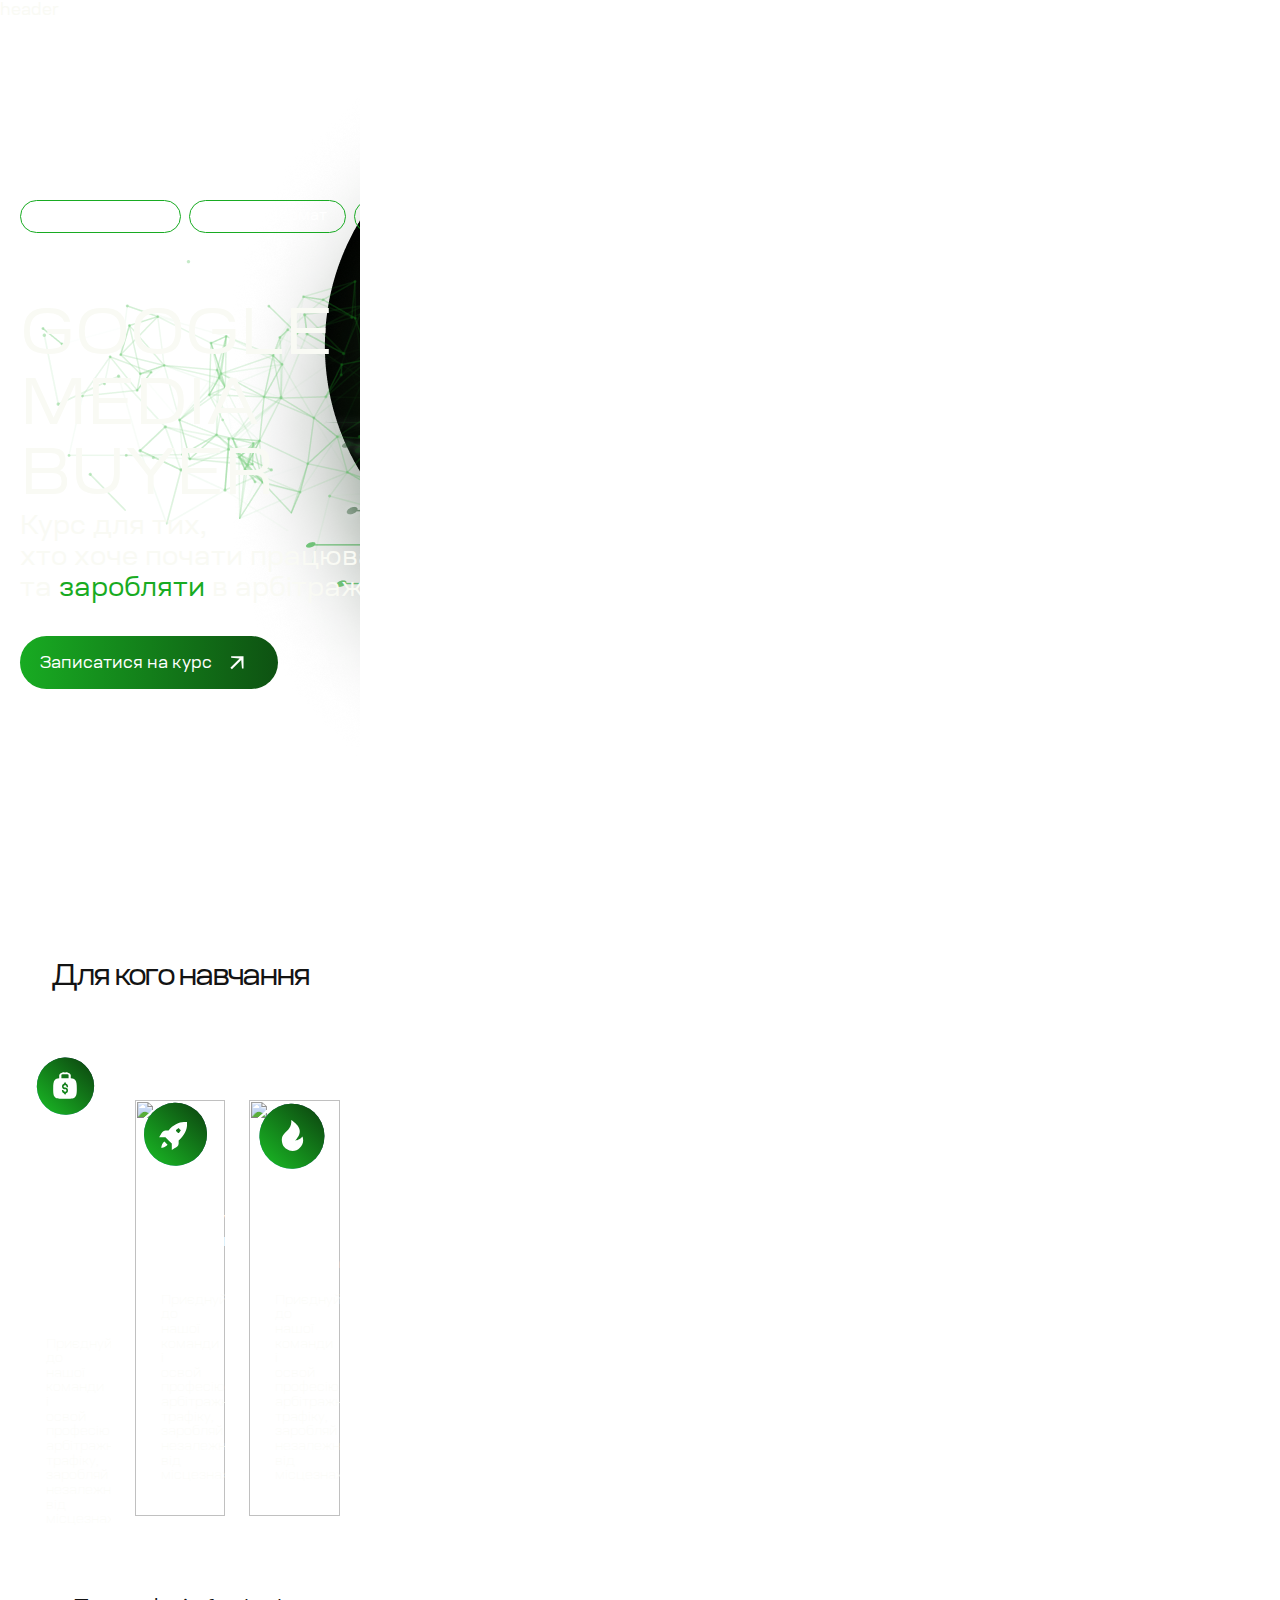
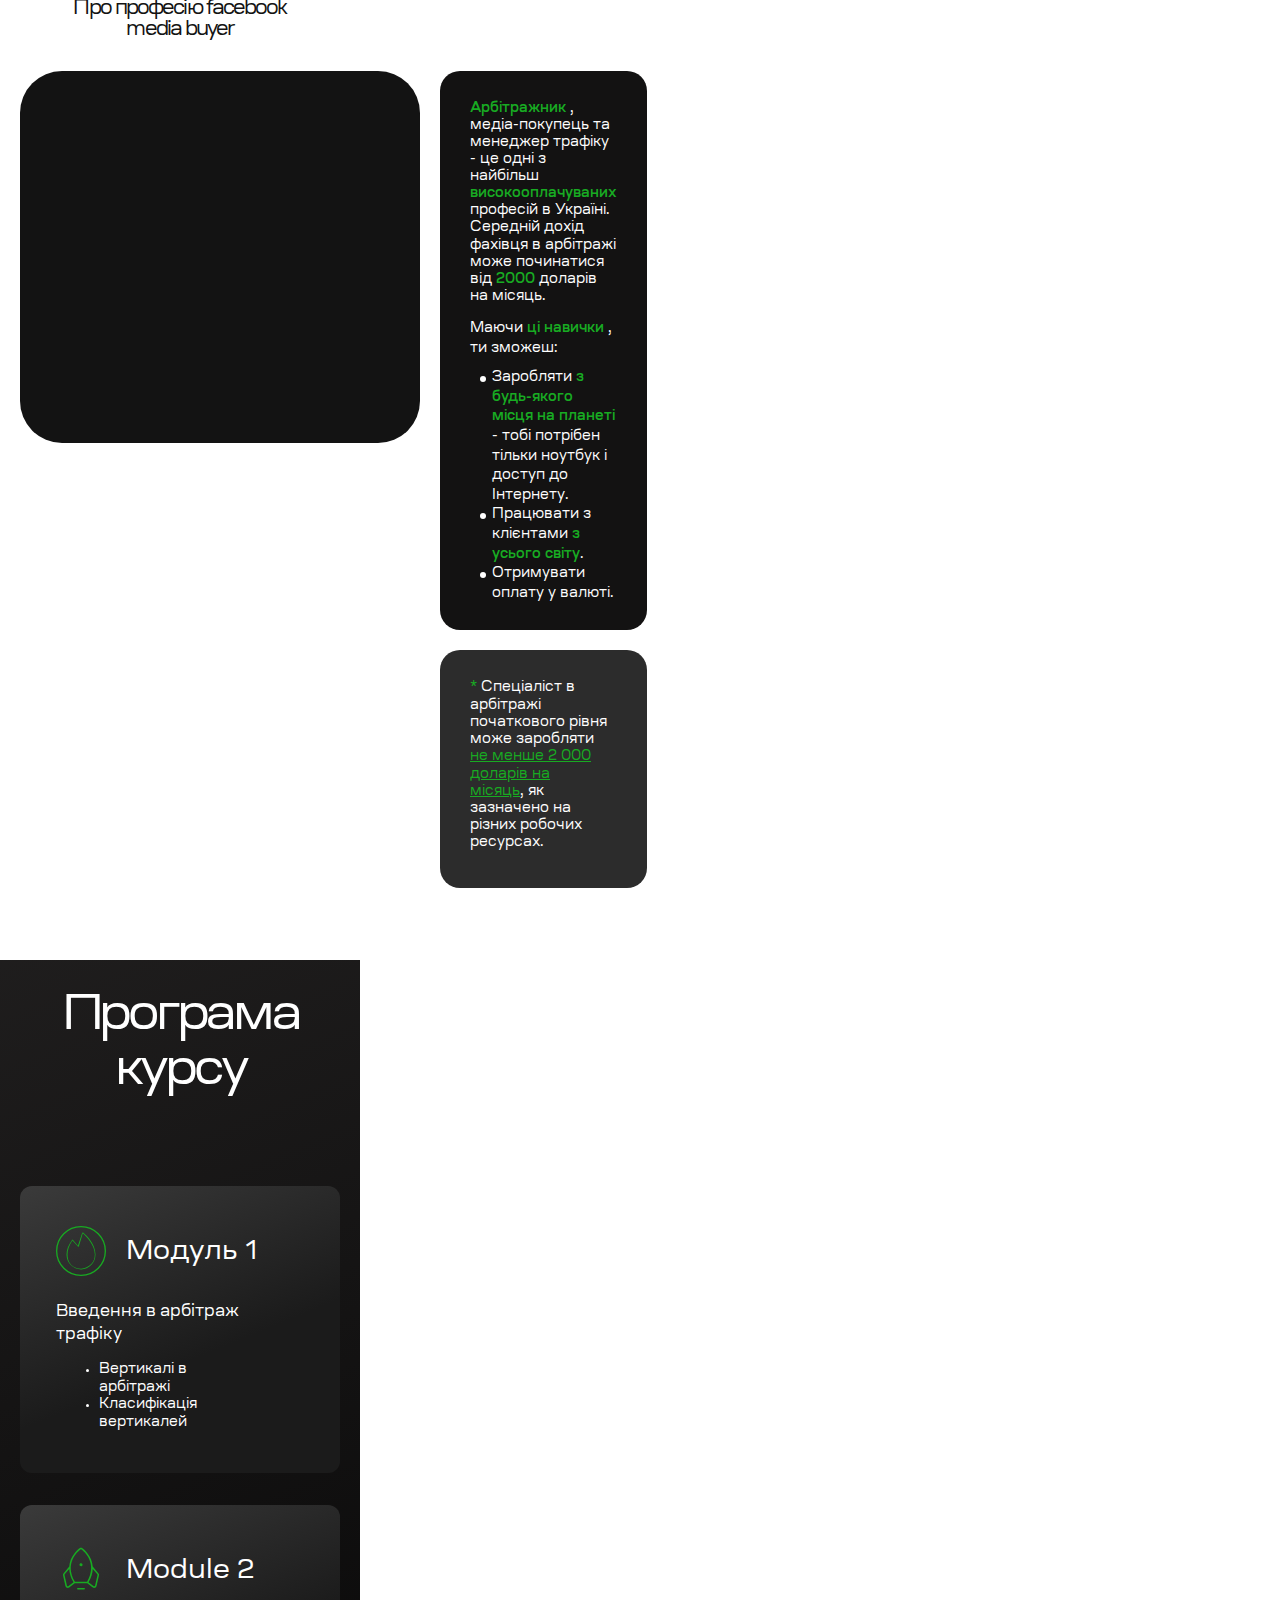
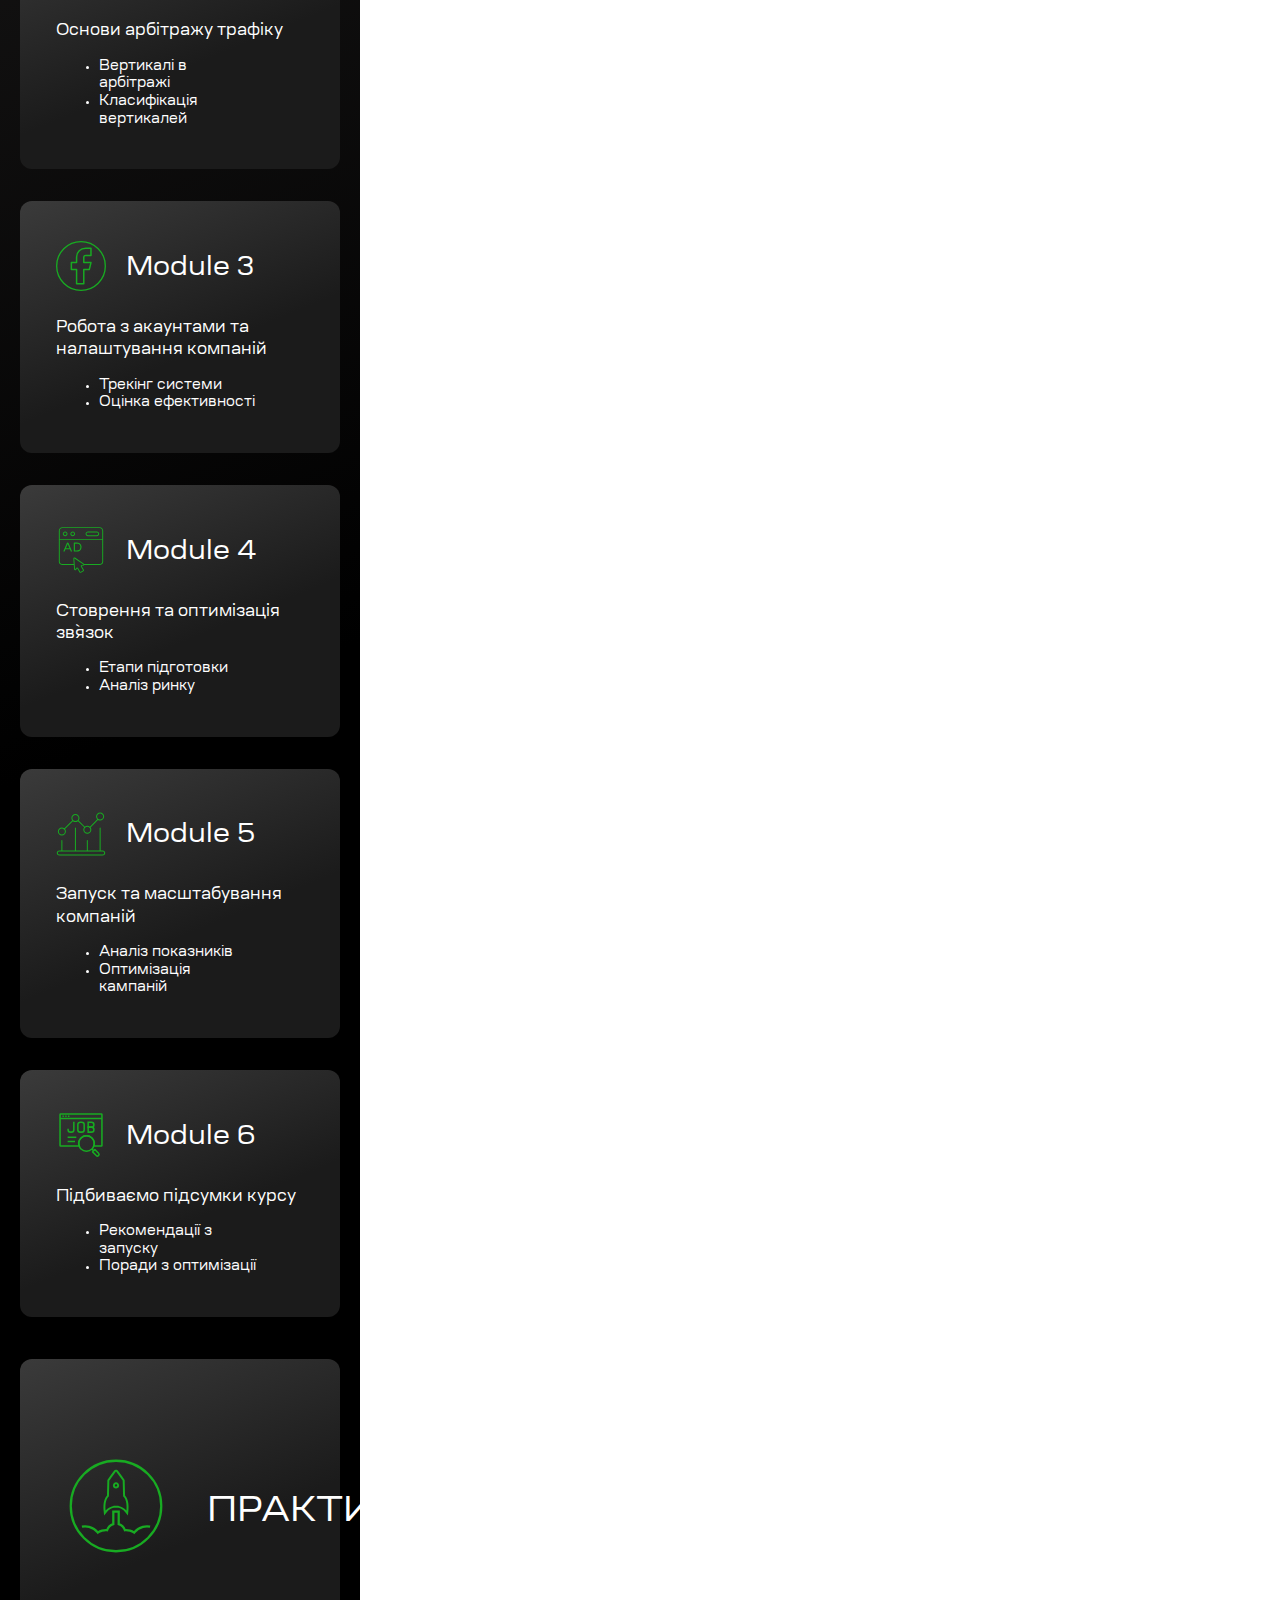
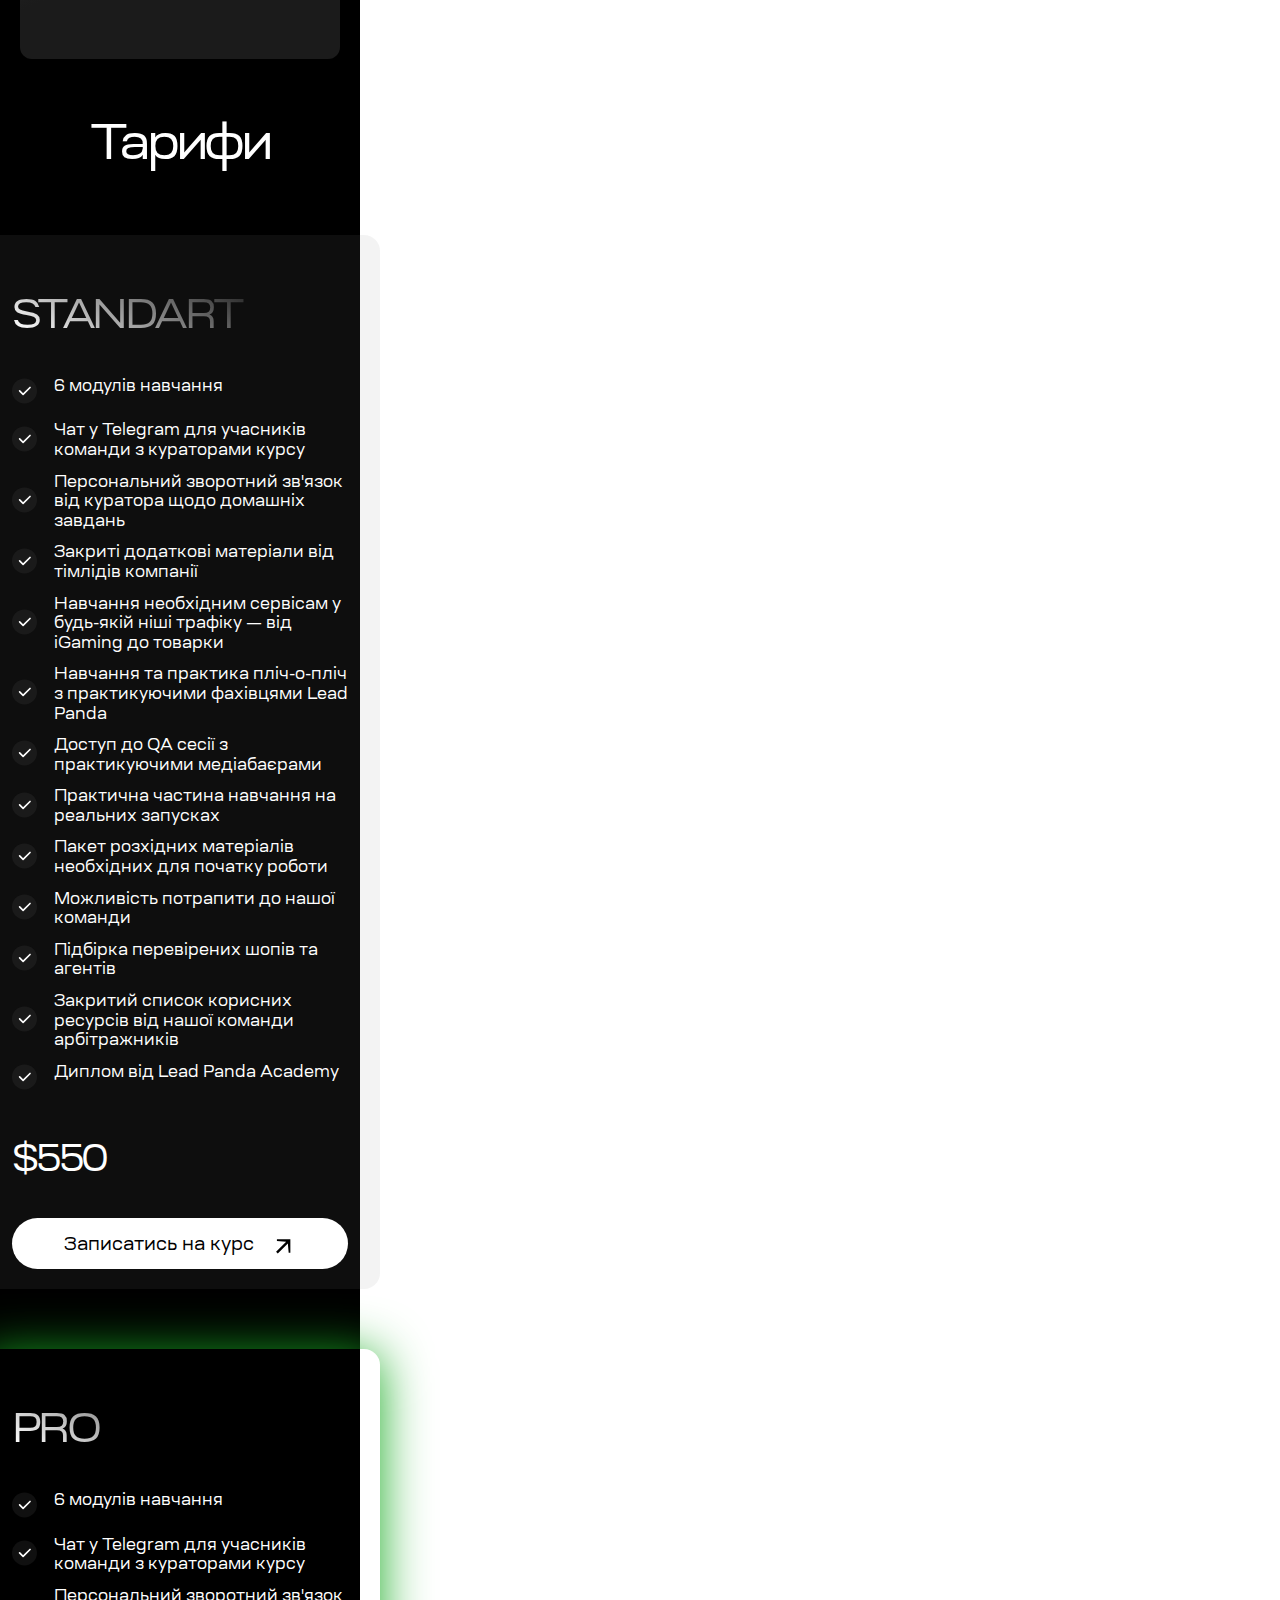
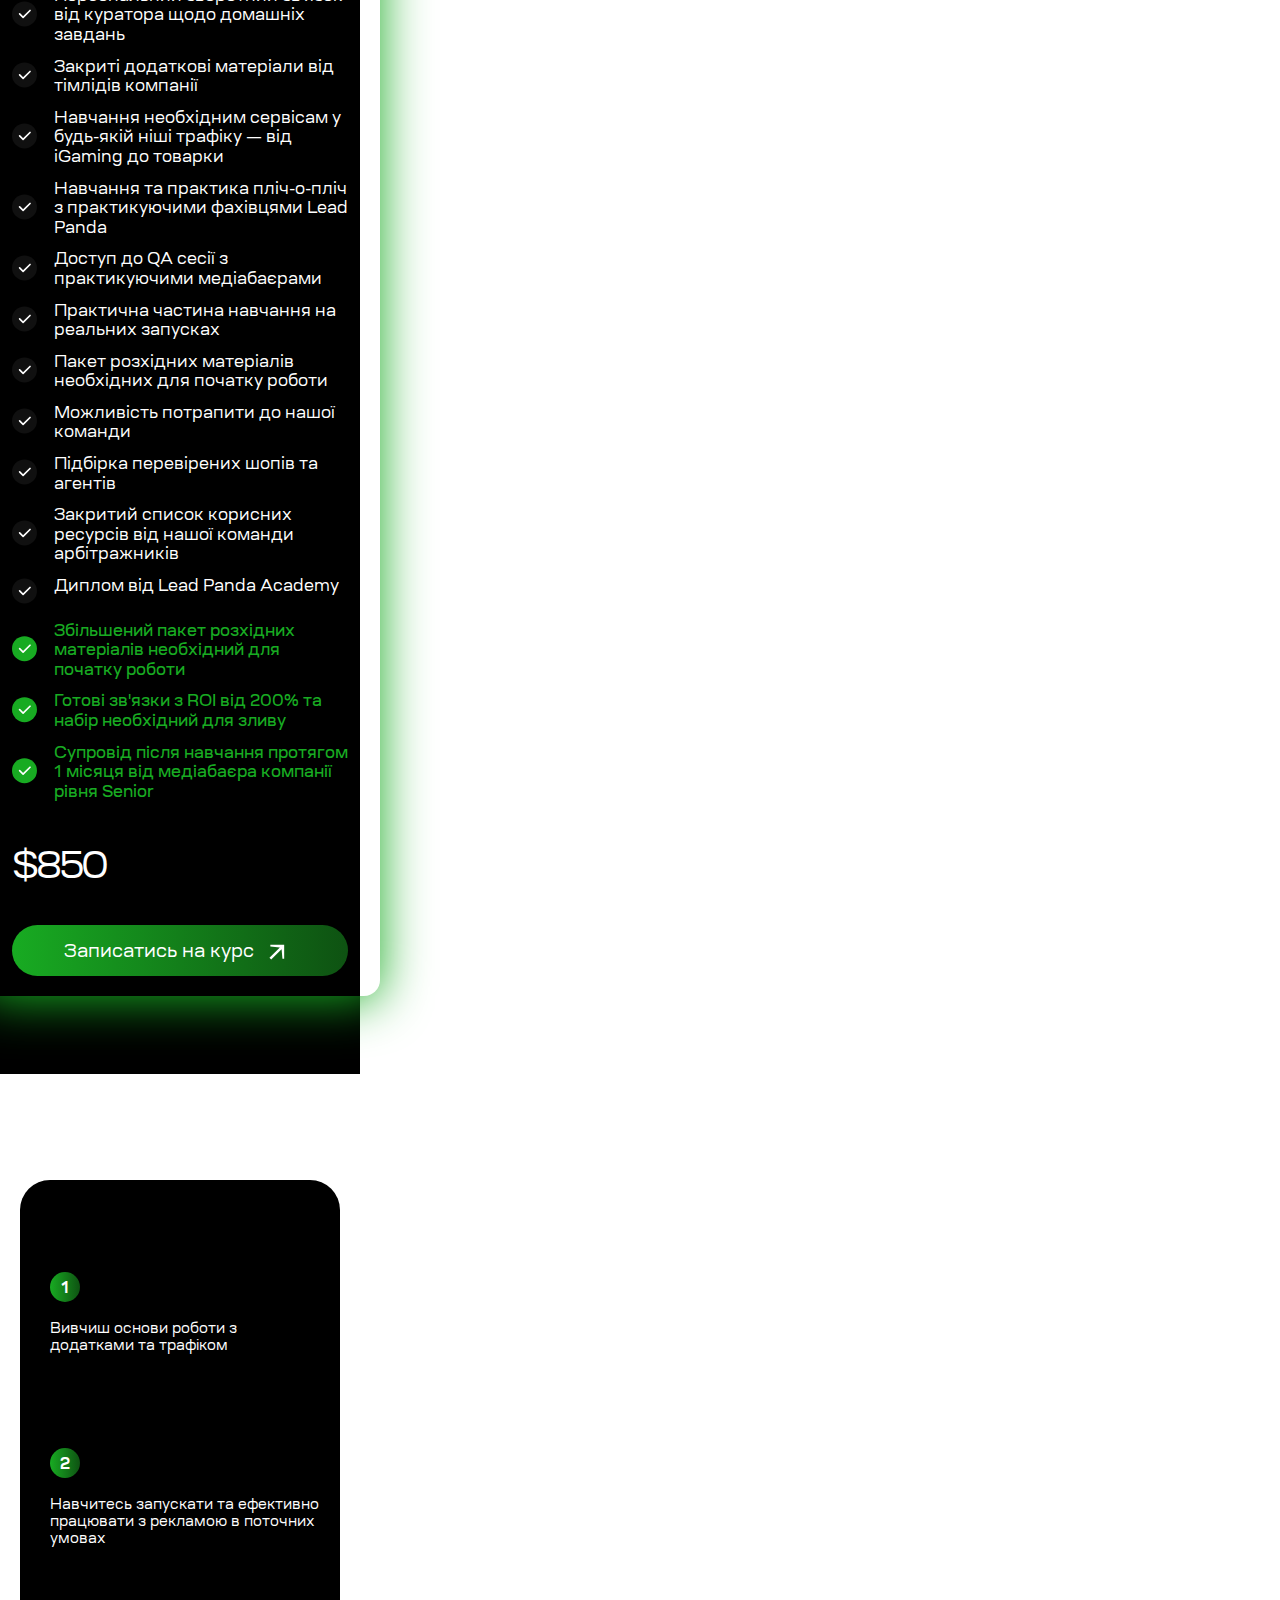
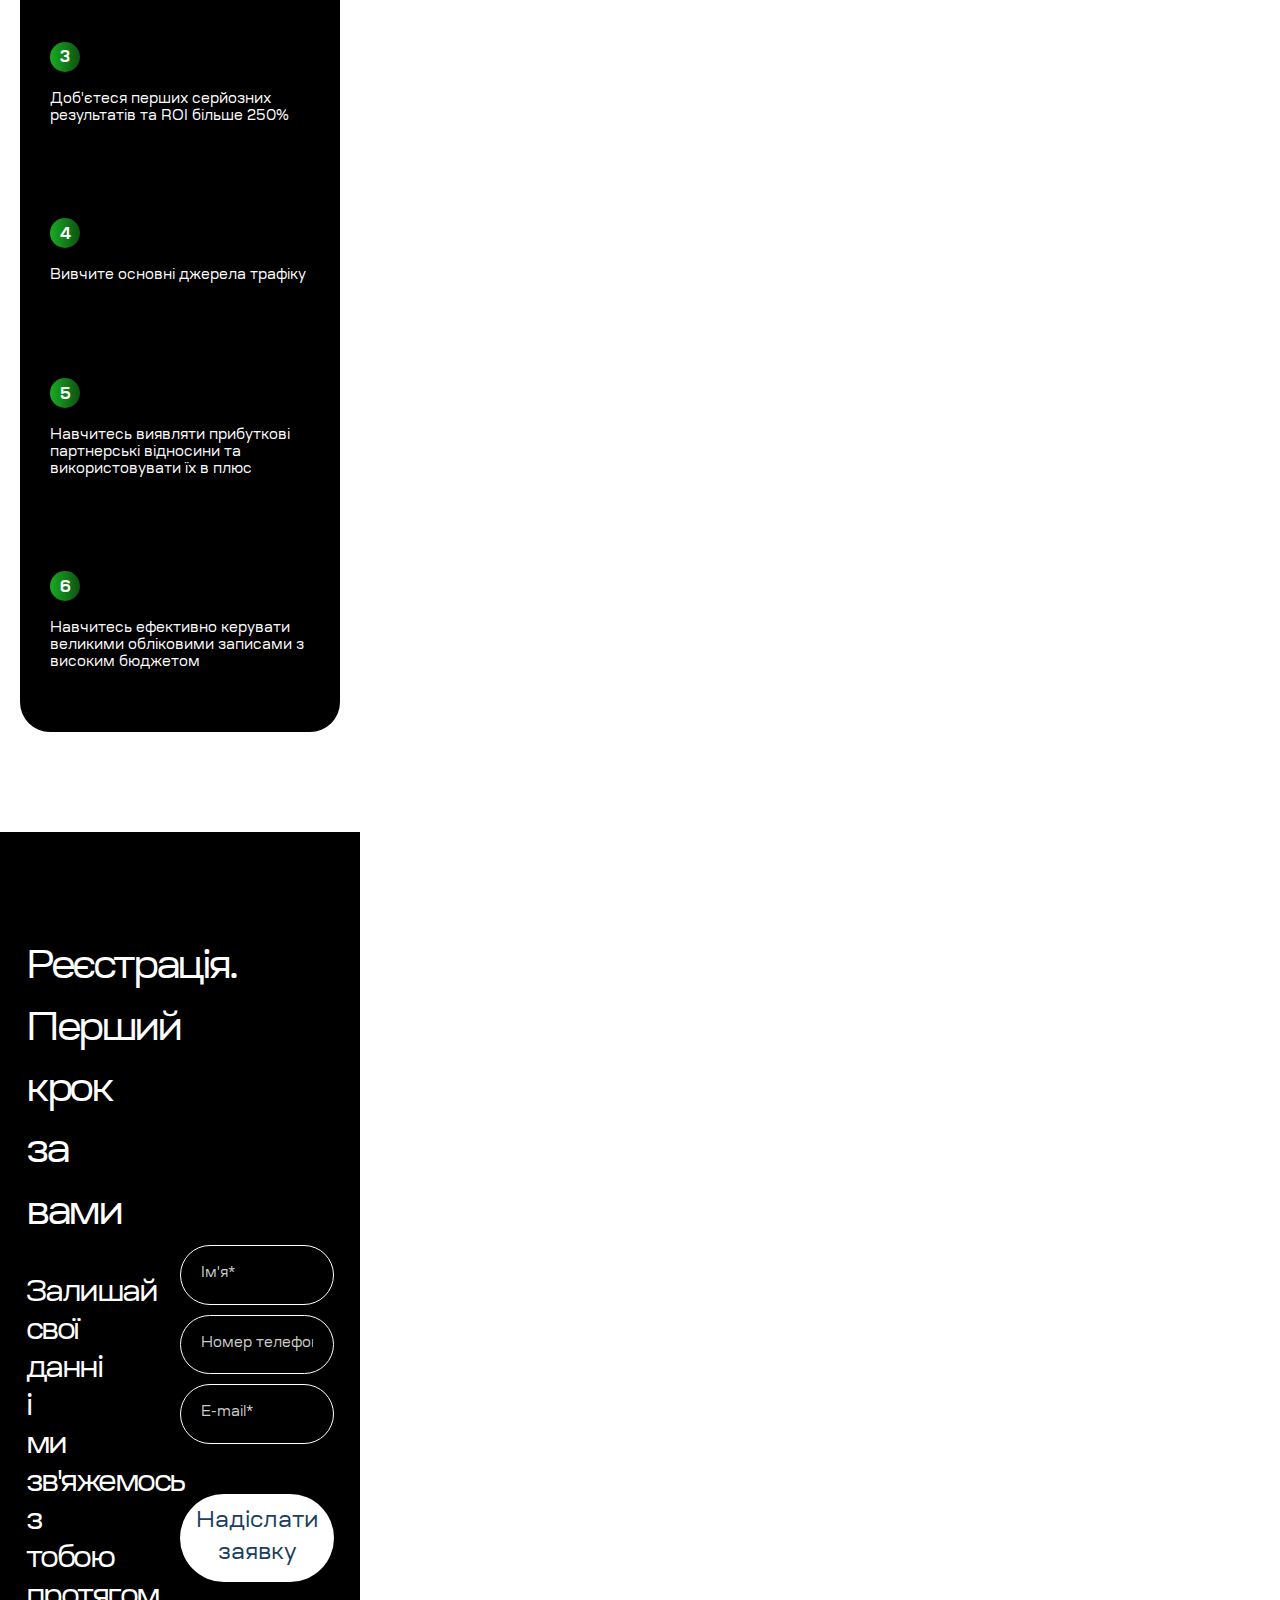
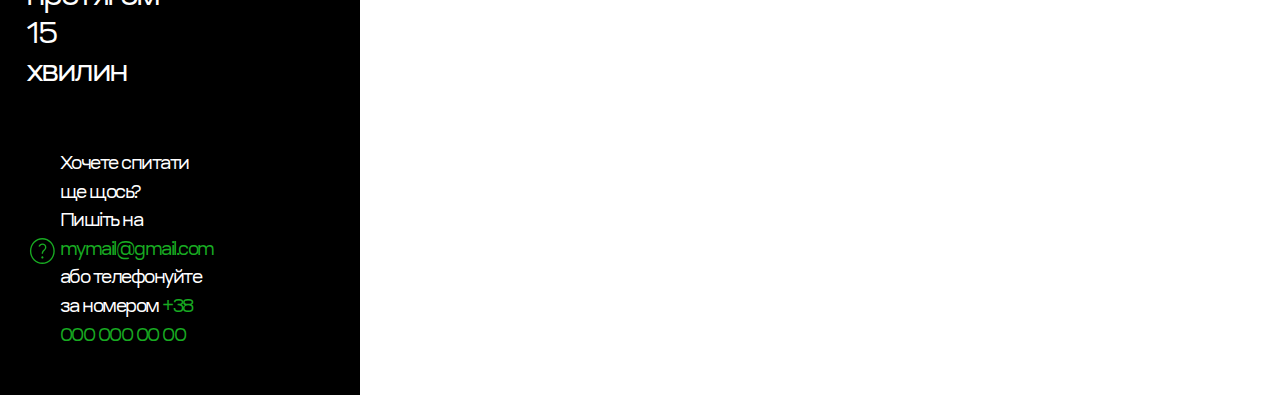
==== commit 5c741dc9: "Push project" ====
--- a/index.html
+++ b/index.html
@@ -27,31 +27,41 @@
                 </div>
                 <div class="billboard__title">GOOGLE<br> MEDIA BUYER</div>
                 <div class="billboard__description">
-                    Курс для тих,<br class="d-none d-md-block"> хто хоче почати працювати<br class="d-none d-md-block"> та <span class="custom-word">заробляти</span> в арбітражі
+                    Курс для тих,<br class="d-none d-md-block"> хто хоче почати працювати<br class="d-none d-md-block">
+                    та <span class="custom-word">заробляти</span> в арбітражі
                 </div>
                 <div class="billboard__button">
                     <a href="#" class="button button--google">
                         Записатися на курс
                         <span class="d-md-none">
-                            <svg width="23" height="23" viewBox="0 0 23 23" fill="none" xmlns="http://www.w3.org/2000/svg">
-                                <path d="M11.8144 15.3492L16.1953 10.9683M16.1953 10.9683L11.8144 6.55554M16.1953 10.9683L6.41773 10.9683" stroke="#F9FAF4" stroke-linecap="round" stroke-linejoin="round"/>
+                            <svg width="23" height="23" viewBox="0 0 23 23" fill="none"
+                                 xmlns="http://www.w3.org/2000/svg">
+                                <path d="M11.8144 15.3492L16.1953 10.9683M16.1953 10.9683L11.8144 6.55554M16.1953 10.9683L6.41773 10.9683"
+                                      stroke="#F9FAF4" stroke-linecap="round" stroke-linejoin="round"/>
                             </svg>
                         </span>
                         <span class="d-none d-md-block">
-                            <svg width="43" height="43" viewBox="0 0 43 43" fill="none" xmlns="http://www.w3.org/2000/svg">
-                            <path d="M23.5919 15.764L12.8279 14.7855L12.8279 12.8284H28.4846V28.4851L26.5275 28.4851L25.549 17.7211L13.8064 29.4637L11.8493 27.5066L23.5919 15.764Z" fill="white"/>
+                            <svg width="43" height="43" viewBox="0 0 43 43" fill="none"
+                                 xmlns="http://www.w3.org/2000/svg">
+                            <path d="M23.5919 15.764L12.8279 14.7855L12.8279 12.8284H28.4846V28.4851L26.5275 28.4851L25.549 17.7211L13.8064 29.4637L11.8493 27.5066L23.5919 15.764Z"
+                                  fill="white"/>
                         </svg>
                         </span>
 
                     </a>
                 </div>
             </div>
-            <div class="lalala">
+            <div class="logo-sm d-md-none">
                 <img src="./images/Google-sm.png" alt="Google Media Buyer logo">
             </div>
-<!--            <div class="billboard__logo-sm">-->
-<!--                <img src="./images/Google-sm.png" alt="Google Media Buyer logo">-->
-<!--            </div>-->
+            <div class="logo-lg d-none d-md-block">
+                <img src="./images/Google-sm.png" alt="Google Media Buyer logo">
+            </div>
+
+
+            <!--            <div class="billboard__logo-sm">-->
+            <!--                <img src="./images/Google-sm.png" alt="Google Media Buyer logo">-->
+            <!--            </div>-->
         </div>
     </div>
 </section>
@@ -64,15 +74,21 @@
         <div class="features__item">
             <div class="features__icon">
                 <svg width="88" height="88" viewBox="0 0 88 88" fill="none" xmlns="http://www.w3.org/2000/svg">
-                    <circle cx="44.5135" cy="44.2543" r="31.5" transform="rotate(-47.2458 44.5135 44.2543)" fill="url(#paint0_linear_655_43860)"/>
-                    <circle cx="44.5135" cy="44.2543" r="31.5" transform="rotate(-47.2458 44.5135 44.2543)" fill="url(#paint1_linear_655_43860)"/>
-                    <path fill-rule="evenodd" clip-rule="evenodd" d="M44.3023 29.0494H43.6977C42.529 29.0494 42.0513 28.9382 41.2791 29.0494C40.4627 29.1662 39.452 29.7035 38.8605 30.3361C38.2677 30.9702 37.7604 31.3944 37.6512 32.2662C37.5771 32.8599 37.6564 34.2676 37.6512 35.4829C35.0226 35.5761 33.9099 36.2394 32.814 37.4129C31.2904 39.0411 31 41.8198 31 47.0631C31 52.3065 31.2904 54.4418 32.814 56.07C34.3376 57.6982 36.3768 58 41.2791 58H46.7209C51.6232 58 53.6637 57.6996 55.186 56.07C56.7083 54.4404 57 52.3065 57 47.0631C57 41.8198 56.7096 39.0411 55.186 37.4129C54.0901 36.2394 52.9774 35.5747 50.3488 35.4829C50.3436 34.2663 50.4242 32.8585 50.3488 32.2662C50.2396 31.393 49.7323 30.9688 49.1395 30.3361C48.548 29.7021 47.5373 29.1662 46.7209 29.0494C45.9487 28.9382 45.4697 29.0494 44.3023 29.0494ZM47.9302 35.4829C47.9237 34.3052 47.9887 33.3809 47.9302 32.9095C47.8483 32.2685 48.0992 31.8036 47.9302 31.6228C47.7612 31.4421 47.3215 31.0671 46.7209 30.9795C46.0943 30.8905 45.5555 30.9795 44.3023 30.9795C43.0491 30.9795 41.907 30.8891 41.2791 30.9795C40.6798 31.0657 40.2388 31.4407 40.0698 31.6228C39.9008 31.805 40.1517 32.2685 40.0698 32.9095C40.0113 33.3823 40.075 34.3052 40.0698 35.4829C40.5794 35.4801 40.7071 35.482 41.2791 35.4829H46.7209C47.2947 35.4829 47.4224 35.481 47.9302 35.4829ZM44.3023 39.9863C44.5609 39.9863 44.7241 40.4341 44.907 40.6297C45.0898 40.8252 44.907 40.9964 44.907 41.273C46.3227 41.654 47.3256 42.8351 47.3256 44.4897C47.3256 44.7663 47.5084 44.9375 47.3256 45.1331C47.1427 45.3287 46.9795 45.7764 46.7209 45.7764C46.4623 45.7764 46.2991 45.3287 46.1163 45.1331C45.9334 44.9375 45.5116 44.7663 45.5116 44.4897C45.5116 43.9558 45.3735 43.203 44.3023 43.203C43.2311 43.203 42.4884 43.9558 42.4884 44.4897C42.4884 45.0237 43.2311 45.7764 44.3023 45.7764C46.1028 45.7764 47.3256 46.9673 47.3256 48.9932C47.3256 50.6478 46.3227 51.8275 44.907 52.2099C44.907 52.4865 45.0898 52.6577 44.907 52.8532C44.7241 53.0488 44.5609 53.4966 44.3023 53.4966C44.0437 53.4966 43.2759 53.0488 43.093 52.8532C42.9102 52.6577 43.093 52.4865 43.093 52.2099C41.6773 51.8289 40.6744 50.6478 40.6744 48.9932C40.6744 48.7166 40.4916 48.5454 40.6744 48.3498C40.8573 48.1542 41.0205 48.3498 41.2791 48.3498C41.5377 48.3498 41.7009 48.1542 41.8837 48.3498C42.0666 48.5454 42.4884 48.7166 42.4884 48.9932C42.4884 49.5271 43.2311 50.2799 44.3023 50.2799C45.3735 50.2799 45.5116 49.5271 45.5116 48.9932C45.5116 48.4592 45.3735 47.7065 44.3023 47.7065C42.5018 47.7065 40.6744 46.5156 40.6744 44.4897C40.6744 42.8351 41.6773 41.654 43.093 41.273C43.093 40.9964 42.9102 40.8252 43.093 40.6297C43.2759 40.4341 44.0437 39.9863 44.3023 39.9863Z" fill="white"/>
+                    <circle cx="44.5135" cy="44.2543" r="31.5" transform="rotate(-47.2458 44.5135 44.2543)"
+                            fill="url(#paint0_linear_655_43860)"/>
+                    <circle cx="44.5135" cy="44.2543" r="31.5" transform="rotate(-47.2458 44.5135 44.2543)"
+                            fill="url(#paint1_linear_655_43860)"/>
+                    <path fill-rule="evenodd" clip-rule="evenodd"
+                          d="M44.3023 29.0494H43.6977C42.529 29.0494 42.0513 28.9382 41.2791 29.0494C40.4627 29.1662 39.452 29.7035 38.8605 30.3361C38.2677 30.9702 37.7604 31.3944 37.6512 32.2662C37.5771 32.8599 37.6564 34.2676 37.6512 35.4829C35.0226 35.5761 33.9099 36.2394 32.814 37.4129C31.2904 39.0411 31 41.8198 31 47.0631C31 52.3065 31.2904 54.4418 32.814 56.07C34.3376 57.6982 36.3768 58 41.2791 58H46.7209C51.6232 58 53.6637 57.6996 55.186 56.07C56.7083 54.4404 57 52.3065 57 47.0631C57 41.8198 56.7096 39.0411 55.186 37.4129C54.0901 36.2394 52.9774 35.5747 50.3488 35.4829C50.3436 34.2663 50.4242 32.8585 50.3488 32.2662C50.2396 31.393 49.7323 30.9688 49.1395 30.3361C48.548 29.7021 47.5373 29.1662 46.7209 29.0494C45.9487 28.9382 45.4697 29.0494 44.3023 29.0494ZM47.9302 35.4829C47.9237 34.3052 47.9887 33.3809 47.9302 32.9095C47.8483 32.2685 48.0992 31.8036 47.9302 31.6228C47.7612 31.4421 47.3215 31.0671 46.7209 30.9795C46.0943 30.8905 45.5555 30.9795 44.3023 30.9795C43.0491 30.9795 41.907 30.8891 41.2791 30.9795C40.6798 31.0657 40.2388 31.4407 40.0698 31.6228C39.9008 31.805 40.1517 32.2685 40.0698 32.9095C40.0113 33.3823 40.075 34.3052 40.0698 35.4829C40.5794 35.4801 40.7071 35.482 41.2791 35.4829H46.7209C47.2947 35.4829 47.4224 35.481 47.9302 35.4829ZM44.3023 39.9863C44.5609 39.9863 44.7241 40.4341 44.907 40.6297C45.0898 40.8252 44.907 40.9964 44.907 41.273C46.3227 41.654 47.3256 42.8351 47.3256 44.4897C47.3256 44.7663 47.5084 44.9375 47.3256 45.1331C47.1427 45.3287 46.9795 45.7764 46.7209 45.7764C46.4623 45.7764 46.2991 45.3287 46.1163 45.1331C45.9334 44.9375 45.5116 44.7663 45.5116 44.4897C45.5116 43.9558 45.3735 43.203 44.3023 43.203C43.2311 43.203 42.4884 43.9558 42.4884 44.4897C42.4884 45.0237 43.2311 45.7764 44.3023 45.7764C46.1028 45.7764 47.3256 46.9673 47.3256 48.9932C47.3256 50.6478 46.3227 51.8275 44.907 52.2099C44.907 52.4865 45.0898 52.6577 44.907 52.8532C44.7241 53.0488 44.5609 53.4966 44.3023 53.4966C44.0437 53.4966 43.2759 53.0488 43.093 52.8532C42.9102 52.6577 43.093 52.4865 43.093 52.2099C41.6773 51.8289 40.6744 50.6478 40.6744 48.9932C40.6744 48.7166 40.4916 48.5454 40.6744 48.3498C40.8573 48.1542 41.0205 48.3498 41.2791 48.3498C41.5377 48.3498 41.7009 48.1542 41.8837 48.3498C42.0666 48.5454 42.4884 48.7166 42.4884 48.9932C42.4884 49.5271 43.2311 50.2799 44.3023 50.2799C45.3735 50.2799 45.5116 49.5271 45.5116 48.9932C45.5116 48.4592 45.3735 47.7065 44.3023 47.7065C42.5018 47.7065 40.6744 46.5156 40.6744 44.4897C40.6744 42.8351 41.6773 41.654 43.093 41.273C43.093 40.9964 42.9102 40.8252 43.093 40.6297C43.2759 40.4341 44.0437 39.9863 44.3023 39.9863Z"
+                          fill="white"/>
                     <defs>
-                        <linearGradient id="paint0_linear_655_43860" x1="13.0135" y1="44.2543" x2="76.0135" y2="44.2543" gradientUnits="userSpaceOnUse">
+                        <linearGradient id="paint0_linear_655_43860" x1="13.0135" y1="44.2543" x2="76.0135" y2="44.2543"
+                                        gradientUnits="userSpaceOnUse">
                             <stop stop-color="#5BA7EA"/>
                             <stop offset="1" stop-color="#21415D"/>
                         </linearGradient>
-                        <linearGradient id="paint1_linear_655_43860" x1="13.0135" y1="44.2543" x2="76.0135" y2="44.2543" gradientUnits="userSpaceOnUse">
+                        <linearGradient id="paint1_linear_655_43860" x1="13.0135" y1="44.2543" x2="76.0135" y2="44.2543"
+                                        gradientUnits="userSpaceOnUse">
                             <stop stop-color="#18AB22"/>
                             <stop offset="1" stop-color="#0E5212"/>
                         </linearGradient>
@@ -85,7 +101,7 @@
                     заробляй незалежно від місцезнаходження.</p>
             </div>
             <div class="features__item-background">
-                <img src="./images/features_bg.png" alt="">
+                <!--                <img src="./images/features_bg.png" alt="">-->
             </div>
         </div>
         <div class="features__item features__item-big">
@@ -147,15 +163,15 @@
                         ти
                         зможеш:
                     </div>
-                    <ul class="profession__list">
-                        <li class="profession__list-item">Заробляти <span class="profession__highlight">з будь-якого місця на планеті</span>
+                    <div class="profession__list-items">
+                        <div class="profession__item">Заробляти <span class="profession__highlight">з будь-якого місця на планеті</span>
                             - тобі потрібен<br> тільки ноутбук і доступ до Інтернету.
-                        </li>
-                        <li class="profession__list-item">Працювати з клієнтами <span class="profession__highlight">з усього світу</span>
-                            .
-                        </li>
-                        <li class="profession__list-item">Отримувати оплату у валюті.</li>
-                    </ul>
+                        </div>
+                        <div class="profession__item">Працювати з клієнтами <span class="profession__highlight">з усього світу</span>.
+                        </div>
+                        <div class="profession__item">Отримувати оплату у валюті.</div>
+                    </div>
+
                     <!--                    <div class="profession__block-bg">-->
                     <!--                        <img src="./images/profession_bg.svg" alt=""/>-->
                     <!--                    </div>-->
@@ -180,31 +196,34 @@
 
 <section class="course-program">
 
-    <div class="wrap d-md-none">
+    <div class="wrap">
         <div class="course-program__title">Програма курсу</div>
         <!--    <div class="course-program__list"></div>-->
         <div class="panel-group" id="accordion" role="tablist" aria-multiselectable="true">
             <!-- Панель 1 -->
             <div class="panel panel-default">
                 <div class="panel-heading" role="tab" id="headingOne">
-                    <h4 class="panel-title">
-                        <a role="button" data-toggle="collapse" data-parent="#accordion" href="#collapseOne"
+                    <div class="panel-title">
+                        <a class="panel-title-open-button d-md-none" role="button" data-toggle="collapse"
+                           data-parent="#accordion"
+                           href="#collapseOne"
                            aria-expanded="false" aria-controls="collapseOne">
-                    <span>
-                        <svg width="30" height="30" viewBox="0 0 30 30" fill="none" xmlns="http://www.w3.org/2000/svg">
-                            <g clip-path="url(#clip0_655_43930)">
-                                <circle cx="15" cy="15" r="14.6053" stroke="#18AB22" stroke-width="0.789474"/>
-                                <path d="M16.2691 3.9637C16.2181 3.92036 16.1387 3.97811 16.0739 3.9637C16.0092 3.9493 15.9427 3.94593 15.8788 3.9637C15.8149 3.98148 15.9276 4.11674 15.8788 4.1627C15.83 4.20866 15.7063 4.09887 15.6836 4.1627L13.1467 11.9236L10.2194 8.34167C10.1775 8.29928 10.0795 8.16351 10.0243 8.14267C9.96901 8.12183 9.88785 8.13825 9.82912 8.14267C9.7704 8.14709 9.88083 8.31278 9.82912 8.34167C9.77741 8.37056 9.66944 8.29346 9.63397 8.34167C7.45258 11.2768 6.31641 14.2346 6.31641 17.0976C6.31641 19.4599 7.22476 21.7951 8.85337 23.4655C10.482 25.136 12.795 26.0525 15.0982 26.0525C17.4014 26.0525 19.5193 25.136 21.1479 23.4655C22.7765 21.7951 23.6848 19.4599 23.6848 17.0976C23.6848 10.9728 18.4815 5.848 16.2691 3.9637ZM15.0982 25.6545C13.015 25.6523 10.5215 24.7774 9.04852 23.2666C7.57549 21.7557 6.90405 19.2343 6.90186 17.0976C6.90186 14.5453 7.94237 11.398 9.82912 8.73967L13.1467 12.3216C13.1962 12.3711 13.0802 12.5015 13.1467 12.5206C13.2132 12.5398 13.2745 12.5365 13.3418 12.5206C13.4092 12.5048 13.4852 12.3686 13.537 12.3216C13.5888 12.2747 13.7085 12.1892 13.7321 12.1226L16.0739 4.3617C18.3701 6.4146 23.2945 11.7087 23.2945 17.0976C23.2923 19.2343 22.6209 21.3577 21.1479 22.8686C19.6748 24.3794 17.1814 25.6523 15.0982 25.6545Z"
-                                      fill="#18AB22"/>
-                            </g>
-                            <defs>
-                                <clipPath id="clip0_655_43930">
-                                    <rect width="30" height="30" fill="white"/>
-                                </clipPath>
-                            </defs>
-                        </svg>
-                    </span>
-                            <span>Введення в арбітраж трафіку</span>
+                            <span>
+                                <svg width="30" height="30" viewBox="0 0 30 30" fill="none"
+                                     xmlns="http://www.w3.org/2000/svg">
+                                    <g clip-path="url(#clip0_655_43930)">
+                                        <circle cx="15" cy="15" r="14.6053" stroke="#18AB22" stroke-width="0.789474"/>
+                                        <path d="M16.2691 3.9637C16.2181 3.92036 16.1387 3.97811 16.0739 3.9637C16.0092 3.9493 15.9427 3.94593 15.8788 3.9637C15.8149 3.98148 15.9276 4.11674 15.8788 4.1627C15.83 4.20866 15.7063 4.09887 15.6836 4.1627L13.1467 11.9236L10.2194 8.34167C10.1775 8.29928 10.0795 8.16351 10.0243 8.14267C9.96901 8.12183 9.88785 8.13825 9.82912 8.14267C9.7704 8.14709 9.88083 8.31278 9.82912 8.34167C9.77741 8.37056 9.66944 8.29346 9.63397 8.34167C7.45258 11.2768 6.31641 14.2346 6.31641 17.0976C6.31641 19.4599 7.22476 21.7951 8.85337 23.4655C10.482 25.136 12.795 26.0525 15.0982 26.0525C17.4014 26.0525 19.5193 25.136 21.1479 23.4655C22.7765 21.7951 23.6848 19.4599 23.6848 17.0976C23.6848 10.9728 18.4815 5.848 16.2691 3.9637ZM15.0982 25.6545C13.015 25.6523 10.5215 24.7774 9.04852 23.2666C7.57549 21.7557 6.90405 19.2343 6.90186 17.0976C6.90186 14.5453 7.94237 11.398 9.82912 8.73967L13.1467 12.3216C13.1962 12.3711 13.0802 12.5015 13.1467 12.5206C13.2132 12.5398 13.2745 12.5365 13.3418 12.5206C13.4092 12.5048 13.4852 12.3686 13.537 12.3216C13.5888 12.2747 13.7085 12.1892 13.7321 12.1226L16.0739 4.3617C18.3701 6.4146 23.2945 11.7087 23.2945 17.0976C23.2923 19.2343 22.6209 21.3577 21.1479 22.8686C19.6748 24.3794 17.1814 25.6523 15.0982 25.6545Z"
+                                              fill="#18AB22"/>
+                                    </g>
+                                    <defs>
+                                        <clipPath id="clip0_655_43930">
+                                            <rect width="30" height="30" fill="white"/>
+                                        </clipPath>
+                                    </defs>
+                                </svg>
+                            </span>
+                            <div class="panel-title-text">Введення в арбітраж трафіку</div>
                             <svg class="open-icon" width="30" height="30" viewBox="0 0 30 30" fill="none"
                                  xmlns="http://www.w3.org/2000/svg">
                                 <circle cx="15" cy="15" r="14.5" stroke="currentColor"/>
@@ -212,10 +231,31 @@
                                       stroke-linecap="round" stroke-linejoin="round"/>
                             </svg>
                         </a>
-                    </h4>
+                        <div class="panel-title-open-button d-none d-md-flex">
+                            <span>
+                                <svg width="30" height="30" viewBox="0 0 30 30" fill="none"
+                                     xmlns="http://www.w3.org/2000/svg">
+                                    <g clip-path="url(#clip0_655_43930)">
+                                        <circle cx="15" cy="15" r="14.6053" stroke="#18AB22" stroke-width="0.789474"/>
+                                        <path d="M16.2691 3.9637C16.2181 3.92036 16.1387 3.97811 16.0739 3.9637C16.0092 3.9493 15.9427 3.94593 15.8788 3.9637C15.8149 3.98148 15.9276 4.11674 15.8788 4.1627C15.83 4.20866 15.7063 4.09887 15.6836 4.1627L13.1467 11.9236L10.2194 8.34167C10.1775 8.29928 10.0795 8.16351 10.0243 8.14267C9.96901 8.12183 9.88785 8.13825 9.82912 8.14267C9.7704 8.14709 9.88083 8.31278 9.82912 8.34167C9.77741 8.37056 9.66944 8.29346 9.63397 8.34167C7.45258 11.2768 6.31641 14.2346 6.31641 17.0976C6.31641 19.4599 7.22476 21.7951 8.85337 23.4655C10.482 25.136 12.795 26.0525 15.0982 26.0525C17.4014 26.0525 19.5193 25.136 21.1479 23.4655C22.7765 21.7951 23.6848 19.4599 23.6848 17.0976C23.6848 10.9728 18.4815 5.848 16.2691 3.9637ZM15.0982 25.6545C13.015 25.6523 10.5215 24.7774 9.04852 23.2666C7.57549 21.7557 6.90405 19.2343 6.90186 17.0976C6.90186 14.5453 7.94237 11.398 9.82912 8.73967L13.1467 12.3216C13.1962 12.3711 13.0802 12.5015 13.1467 12.5206C13.2132 12.5398 13.2745 12.5365 13.3418 12.5206C13.4092 12.5048 13.4852 12.3686 13.537 12.3216C13.5888 12.2747 13.7085 12.1892 13.7321 12.1226L16.0739 4.3617C18.3701 6.4146 23.2945 11.7087 23.2945 17.0976C23.2923 19.2343 22.6209 21.3577 21.1479 22.8686C19.6748 24.3794 17.1814 25.6523 15.0982 25.6545Z"
+                                              fill="#18AB22"/>
+                                    </g>
+                                    <defs>
+                                        <clipPath id="clip0_655_43930">
+                                            <rect width="30" height="30" fill="white"/>
+                                        </clipPath>
+                                    </defs>
+                                </svg>
+                            </span>
+                            <div class="panel-title-text">Модуль 1</div>
+                        </div>
+                    </div>
                 </div>
                 <div id="collapseOne" class="panel-collapse collapse" role="tabpanel" aria-labelledby="headingOne">
                     <div class="panel-body">
+                        <div class="panel-body-title d-none d-md-block">
+                            Введення в арбітраж трафіку
+                        </div>
                         <ul>
                             <li>Вертикалі в арбітражі</li>
                             <li>Класифікація вертикалей</li>
@@ -226,18 +266,20 @@
             <!-- Панель 2 -->
             <div class="panel panel-default">
                 <div class="panel-heading" role="tab" id="headingTwo">
-                    <h4 class="panel-title">
-                        <a role="button" data-toggle="collapse" data-parent="#accordion" href="#collapseTwo"
+                    <div class="panel-title">
+                        <a class="panel-title-open-button d-md-none" role="button" data-toggle="collapse"
+                           data-parent="#accordion"
+                           href="#collapseTwo"
                            aria-expanded="false" aria-controls="collapseTwo">
-                               <span>
-                        <svg width="30" height="30" viewBox="0 0 30 30" fill="none" xmlns="http://www.w3.org/2000/svg">
-    <path d="M17.3543 26.2035C17.3543 26.3263 17.3047 26.444 17.2164 26.5309C17.128 26.6177 17.0082 26.6665 16.8833 26.6665H13.1154C12.9905 26.6665 12.8707 26.6177 12.7823 26.5309C12.694 26.444 12.6444 26.3263 12.6444 26.2035C12.6444 26.0807 12.694 25.9629 12.7823 25.876C12.8707 25.7892 12.9905 25.7404 13.1154 25.7404H16.8833C17.0082 25.7404 17.128 25.7892 17.2164 25.876C17.3047 25.9629 17.3543 26.0807 17.3543 26.2035ZM14.9993 12.7753C15.1857 12.7753 15.3678 12.721 15.5227 12.6193C15.6776 12.5175 15.7983 12.3729 15.8696 12.2036C15.9409 12.0344 15.9596 11.8482 15.9232 11.6686C15.8869 11.4889 15.7972 11.3239 15.6654 11.1944C15.5337 11.0649 15.3659 10.9767 15.1831 10.941C15.0004 10.9052 14.811 10.9236 14.6389 10.9937C14.4667 11.0638 14.3196 11.1824 14.2161 11.3347C14.1126 11.487 14.0574 11.6661 14.0574 11.8492C14.0574 12.0949 14.1566 12.3304 14.3333 12.5041C14.5099 12.6778 14.7495 12.7753 14.9993 12.7753ZM25.7993 18.216L24.3427 24.6523C24.2917 24.8828 24.1813 25.0966 24.0221 25.2731C23.863 25.4497 23.6603 25.5831 23.4337 25.6606C23.2823 25.7128 23.1231 25.7398 22.9627 25.7404C22.6448 25.7402 22.3365 25.6341 22.0878 25.4394L18.7496 22.9622H11.2491L7.91206 25.4394C7.66342 25.6341 7.35503 25.7402 7.03719 25.7404C6.87675 25.7398 6.71755 25.7128 6.56619 25.6606C6.33953 25.5831 6.13691 25.4497 5.97774 25.2731C5.81857 25.0966 5.70819 24.8828 5.65717 24.6523L4.19944 18.216C4.15275 18.0088 4.155 17.7937 4.20603 17.5874C4.25706 17.3811 4.35551 17.1891 4.49381 17.026L7.94974 12.9478C8.33831 6.77433 12.8752 2.91374 14.1339 1.95756C14.3816 1.76889 14.686 1.6665 14.9993 1.6665C15.3127 1.6665 15.6171 1.76889 15.8648 1.95756C17.1235 2.91374 21.6604 6.77433 22.049 12.9478L25.5049 17.026C25.6432 17.1891 25.7416 17.3811 25.7927 17.5874C25.8437 17.7937 25.846 18.0088 25.7993 18.216ZM11.3621 22.0361H18.6366C25.134 10.9799 17.0011 3.98336 15.289 2.68569C15.2063 2.62224 15.1043 2.58777 14.9993 2.58777C14.8944 2.58777 14.7924 2.62224 14.7097 2.68569C12.9976 3.98336 4.86472 10.9799 11.3621 22.0361ZM10.4766 22.3753C8.7728 19.4385 8.04394 16.7714 7.93443 14.4029L5.21679 17.6141C5.1707 17.6685 5.13792 17.7326 5.12098 17.8014C5.10404 17.8703 5.10338 17.942 5.11906 18.0111L6.57443 24.4509C6.59165 24.5278 6.62855 24.5991 6.68164 24.6581C6.73473 24.7171 6.80224 24.7618 6.87781 24.788C6.95337 24.8142 7.03449 24.821 7.11347 24.8078C7.19246 24.7946 7.26671 24.7618 7.3292 24.7125L7.3398 24.7044L10.4766 22.3753ZM24.7819 17.6141L22.0643 14.4029C21.9595 16.7714 21.2306 19.4385 19.5268 22.3753L22.6636 24.7044L22.6742 24.7125C22.7367 24.7618 22.8109 24.7946 22.8899 24.8078C22.9689 24.821 23.05 24.8142 23.1256 24.788C23.2012 24.7618 23.2687 24.7171 23.3218 24.6581C23.3749 24.5991 23.4118 24.5278 23.429 24.4509L24.8843 18.0111C24.8994 17.9417 24.898 17.8697 24.8802 17.8009C24.8625 17.732 24.8288 17.6681 24.7819 17.6141Z"
-          fill="#18AB22"/>
-    </svg>
-
-                    </span>
-                            <span>Вертикалі та їх особливості</span>
-
+                            <span>
+                                    <svg width="30" height="30" viewBox="0 0 30 30" fill="none"
+                                         xmlns="http://www.w3.org/2000/svg">
+                                        <path d="M17.3543 26.2035C17.3543 26.3263 17.3047 26.444 17.2164 26.5309C17.128 26.6177 17.0082 26.6665 16.8833 26.6665H13.1154C12.9905 26.6665 12.8707 26.6177 12.7823 26.5309C12.694 26.444 12.6444 26.3263 12.6444 26.2035C12.6444 26.0807 12.694 25.9629 12.7823 25.876C12.8707 25.7892 12.9905 25.7404 13.1154 25.7404H16.8833C17.0082 25.7404 17.128 25.7892 17.2164 25.876C17.3047 25.9629 17.3543 26.0807 17.3543 26.2035ZM14.9993 12.7753C15.1857 12.7753 15.3678 12.721 15.5227 12.6193C15.6776 12.5175 15.7983 12.3729 15.8696 12.2036C15.9409 12.0344 15.9596 11.8482 15.9232 11.6686C15.8869 11.4889 15.7972 11.3239 15.6654 11.1944C15.5337 11.0649 15.3659 10.9767 15.1831 10.941C15.0004 10.9052 14.811 10.9236 14.6389 10.9937C14.4667 11.0638 14.3196 11.1824 14.2161 11.3347C14.1126 11.487 14.0574 11.6661 14.0574 11.8492C14.0574 12.0949 14.1566 12.3304 14.3333 12.5041C14.5099 12.6778 14.7495 12.7753 14.9993 12.7753ZM25.7993 18.216L24.3427 24.6523C24.2917 24.8828 24.1813 25.0966 24.0221 25.2731C23.863 25.4497 23.6603 25.5831 23.4337 25.6606C23.2823 25.7128 23.1231 25.7398 22.9627 25.7404C22.6448 25.7402 22.3365 25.6341 22.0878 25.4394L18.7496 22.9622H11.2491L7.91206 25.4394C7.66342 25.6341 7.35503 25.7402 7.03719 25.7404C6.87675 25.7398 6.71755 25.7128 6.56619 25.6606C6.33953 25.5831 6.13691 25.4497 5.97774 25.2731C5.81857 25.0966 5.70819 24.8828 5.65717 24.6523L4.19944 18.216C4.15275 18.0088 4.155 17.7937 4.20603 17.5874C4.25706 17.3811 4.35551 17.1891 4.49381 17.026L7.94974 12.9478C8.33831 6.77433 12.8752 2.91374 14.1339 1.95756C14.3816 1.76889 14.686 1.6665 14.9993 1.6665C15.3127 1.6665 15.6171 1.76889 15.8648 1.95756C17.1235 2.91374 21.6604 6.77433 22.049 12.9478L25.5049 17.026C25.6432 17.1891 25.7416 17.3811 25.7927 17.5874C25.8437 17.7937 25.846 18.0088 25.7993 18.216ZM11.3621 22.0361H18.6366C25.134 10.9799 17.0011 3.98336 15.289 2.68569C15.2063 2.62224 15.1043 2.58777 14.9993 2.58777C14.8944 2.58777 14.7924 2.62224 14.7097 2.68569C12.9976 3.98336 4.86472 10.9799 11.3621 22.0361ZM10.4766 22.3753C8.7728 19.4385 8.04394 16.7714 7.93443 14.4029L5.21679 17.6141C5.1707 17.6685 5.13792 17.7326 5.12098 17.8014C5.10404 17.8703 5.10338 17.942 5.11906 18.0111L6.57443 24.4509C6.59165 24.5278 6.62855 24.5991 6.68164 24.6581C6.73473 24.7171 6.80224 24.7618 6.87781 24.788C6.95337 24.8142 7.03449 24.821 7.11347 24.8078C7.19246 24.7946 7.26671 24.7618 7.3292 24.7125L7.3398 24.7044L10.4766 22.3753ZM24.7819 17.6141L22.0643 14.4029C21.9595 16.7714 21.2306 19.4385 19.5268 22.3753L22.6636 24.7044L22.6742 24.7125C22.7367 24.7618 22.8109 24.7946 22.8899 24.8078C22.9689 24.821 23.05 24.8142 23.1256 24.788C23.2012 24.7618 23.2687 24.7171 23.3218 24.6581C23.3749 24.5991 23.4118 24.5278 23.429 24.4509L24.8843 18.0111C24.8994 17.9417 24.898 17.8697 24.8802 17.8009C24.8625 17.732 24.8288 17.6681 24.7819 17.6141Z"
+                                              fill="#18AB22"/>
+                                    </svg>
+
+                                </span>
+                            <div class="panel-title-text">Вертикалі та їх особливості</div>
                             <svg class="open-icon" width="30" height="30" viewBox="0 0 30 30" fill="none"
                                  xmlns="http://www.w3.org/2000/svg">
                                 <circle cx="15" cy="15" r="14.5" stroke="currentColor"/>
@@ -245,10 +287,24 @@
                                       stroke-linecap="round" stroke-linejoin="round"/>
                             </svg>
                         </a>
-                    </h4>
+                        <div class="panel-title-open-button d-none d-md-flex">
+                            <span>
+                                    <svg width="30" height="30" viewBox="0 0 30 30" fill="none"
+                                         xmlns="http://www.w3.org/2000/svg">
+                                        <path d="M17.3543 26.2035C17.3543 26.3263 17.3047 26.444 17.2164 26.5309C17.128 26.6177 17.0082 26.6665 16.8833 26.6665H13.1154C12.9905 26.6665 12.8707 26.6177 12.7823 26.5309C12.694 26.444 12.6444 26.3263 12.6444 26.2035C12.6444 26.0807 12.694 25.9629 12.7823 25.876C12.8707 25.7892 12.9905 25.7404 13.1154 25.7404H16.8833C17.0082 25.7404 17.128 25.7892 17.2164 25.876C17.3047 25.9629 17.3543 26.0807 17.3543 26.2035ZM14.9993 12.7753C15.1857 12.7753 15.3678 12.721 15.5227 12.6193C15.6776 12.5175 15.7983 12.3729 15.8696 12.2036C15.9409 12.0344 15.9596 11.8482 15.9232 11.6686C15.8869 11.4889 15.7972 11.3239 15.6654 11.1944C15.5337 11.0649 15.3659 10.9767 15.1831 10.941C15.0004 10.9052 14.811 10.9236 14.6389 10.9937C14.4667 11.0638 14.3196 11.1824 14.2161 11.3347C14.1126 11.487 14.0574 11.6661 14.0574 11.8492C14.0574 12.0949 14.1566 12.3304 14.3333 12.5041C14.5099 12.6778 14.7495 12.7753 14.9993 12.7753ZM25.7993 18.216L24.3427 24.6523C24.2917 24.8828 24.1813 25.0966 24.0221 25.2731C23.863 25.4497 23.6603 25.5831 23.4337 25.6606C23.2823 25.7128 23.1231 25.7398 22.9627 25.7404C22.6448 25.7402 22.3365 25.6341 22.0878 25.4394L18.7496 22.9622H11.2491L7.91206 25.4394C7.66342 25.6341 7.35503 25.7402 7.03719 25.7404C6.87675 25.7398 6.71755 25.7128 6.56619 25.6606C6.33953 25.5831 6.13691 25.4497 5.97774 25.2731C5.81857 25.0966 5.70819 24.8828 5.65717 24.6523L4.19944 18.216C4.15275 18.0088 4.155 17.7937 4.20603 17.5874C4.25706 17.3811 4.35551 17.1891 4.49381 17.026L7.94974 12.9478C8.33831 6.77433 12.8752 2.91374 14.1339 1.95756C14.3816 1.76889 14.686 1.6665 14.9993 1.6665C15.3127 1.6665 15.6171 1.76889 15.8648 1.95756C17.1235 2.91374 21.6604 6.77433 22.049 12.9478L25.5049 17.026C25.6432 17.1891 25.7416 17.3811 25.7927 17.5874C25.8437 17.7937 25.846 18.0088 25.7993 18.216ZM11.3621 22.0361H18.6366C25.134 10.9799 17.0011 3.98336 15.289 2.68569C15.2063 2.62224 15.1043 2.58777 14.9993 2.58777C14.8944 2.58777 14.7924 2.62224 14.7097 2.68569C12.9976 3.98336 4.86472 10.9799 11.3621 22.0361ZM10.4766 22.3753C8.7728 19.4385 8.04394 16.7714 7.93443 14.4029L5.21679 17.6141C5.1707 17.6685 5.13792 17.7326 5.12098 17.8014C5.10404 17.8703 5.10338 17.942 5.11906 18.0111L6.57443 24.4509C6.59165 24.5278 6.62855 24.5991 6.68164 24.6581C6.73473 24.7171 6.80224 24.7618 6.87781 24.788C6.95337 24.8142 7.03449 24.821 7.11347 24.8078C7.19246 24.7946 7.26671 24.7618 7.3292 24.7125L7.3398 24.7044L10.4766 22.3753ZM24.7819 17.6141L22.0643 14.4029C21.9595 16.7714 21.2306 19.4385 19.5268 22.3753L22.6636 24.7044L22.6742 24.7125C22.7367 24.7618 22.8109 24.7946 22.8899 24.8078C22.9689 24.821 23.05 24.8142 23.1256 24.788C23.2012 24.7618 23.2687 24.7171 23.3218 24.6581C23.3749 24.5991 23.4118 24.5278 23.429 24.4509L24.8843 18.0111C24.8994 17.9417 24.898 17.8697 24.8802 17.8009C24.8625 17.732 24.8288 17.6681 24.7819 17.6141Z"
+                                              fill="#18AB22"/>
+                                    </svg>
+
+                                </span>
+                            <div class="panel-title-text">Module 2</div>
+                        </div>
+                    </div>
                 </div>
                 <div id="collapseTwo" class="panel-collapse collapse" role="tabpanel" aria-labelledby="headingTwo">
                     <div class="panel-body">
+                        <div class="panel-body-title d-none d-md-block">
+                            Основи арбітражу трафіку
+                        </div>
                         <ul>
                             <li>Вертикалі в арбітражі</li>
                             <li>Класифікація вертикалей</li>
@@ -259,25 +315,28 @@
             <!-- Панель 3 -->
             <div class="panel panel-default">
                 <div class="panel-heading" role="tab" id="headingThree">
-                    <h4 class="panel-title">
-                        <a role="button" data-toggle="collapse" data-parent="#accordion" href="#collapseThree"
+                    <div class="panel-title">
+                        <a class="panel-title-open-button d-md-none" role="button" data-toggle="collapse"
+                           data-parent="#accordion"
+                           href="#collapseThree"
                            aria-expanded="false" aria-controls="collapseThree">
-                    <span>
-                        <svg width="30" height="30" viewBox="0 0 30 30" fill="none" xmlns="http://www.w3.org/2000/svg">
-    <g clip-path="url(#clip0_655_43956)">
-    <path d="M20.9815 4.31396H17.8442C16.426 4.31396 14.9255 4.88056 13.9227 5.88259C12.9198 6.88462 12.3541 8.19099 12.3541 9.60808V12.9414H9.2168V17.0591H12.3541V25.6865H16.6678V17.0591H20.0011L20.9815 12.9414H16.6678V9.60808C16.6678 9.32466 16.8594 9.02418 17.0599 8.82377C17.2605 8.62336 17.5606 8.62769 17.8442 8.62769H20.9815V4.31396Z"
-          stroke="#18AB22" stroke-width="0.900827" stroke-linecap="round" stroke-linejoin="round"/>
-    <circle cx="15" cy="15" r="14.6" stroke="#18AB22" stroke-width="0.8"/>
-    </g>
-    <defs>
-    <clipPath id="clip0_655_43956">
-    <rect width="30" height="30" fill="white"/>
-    </clipPath>
-    </defs>
-    </svg>
-
-                    </span>
-                            <span>Інструменти для роботи з facebook</span>
+                            <span>
+                                <svg width="30" height="30" viewBox="0 0 30 30" fill="none"
+                                     xmlns="http://www.w3.org/2000/svg">
+                                    <g clip-path="url(#clip0_655_43956)">
+                                    <path d="M20.9815 4.31396H17.8442C16.426 4.31396 14.9255 4.88056 13.9227 5.88259C12.9198 6.88462 12.3541 8.19099 12.3541 9.60808V12.9414H9.2168V17.0591H12.3541V25.6865H16.6678V17.0591H20.0011L20.9815 12.9414H16.6678V9.60808C16.6678 9.32466 16.8594 9.02418 17.0599 8.82377C17.2605 8.62336 17.5606 8.62769 17.8442 8.62769H20.9815V4.31396Z"
+                                          stroke="#18AB22" stroke-width="0.900827" stroke-linecap="round"
+                                          stroke-linejoin="round"/>
+                                    <circle cx="15" cy="15" r="14.6" stroke="#18AB22" stroke-width="0.8"/>
+                                    </g>
+                                    <defs>
+                                    <clipPath id="clip0_655_43956">
+                                    <rect width="30" height="30" fill="white"/>
+                                    </clipPath>
+                                    </defs>
+                                </svg>
+                            </span>
+                            <div class="panel-title-text">Інструменти для роботи з facebook</div>
                             <svg class="open-icon" width="30" height="30" viewBox="0 0 30 30" fill="none"
                                  xmlns="http://www.w3.org/2000/svg">
                                 <circle cx="15" cy="15" r="14.5" stroke="currentColor"/>
@@ -285,10 +344,33 @@
                                       stroke-linecap="round" stroke-linejoin="round"/>
                             </svg>
                         </a>
-                    </h4>
+                        <div class="panel-title-open-button d-none d-md-flex">
+                            <span>
+                                <svg width="30" height="30" viewBox="0 0 30 30" fill="none"
+                                     xmlns="http://www.w3.org/2000/svg">
+                                    <g clip-path="url(#clip0_655_43956)">
+                                    <path d="M20.9815 4.31396H17.8442C16.426 4.31396 14.9255 4.88056 13.9227 5.88259C12.9198 6.88462 12.3541 8.19099 12.3541 9.60808V12.9414H9.2168V17.0591H12.3541V25.6865H16.6678V17.0591H20.0011L20.9815 12.9414H16.6678V9.60808C16.6678 9.32466 16.8594 9.02418 17.0599 8.82377C17.2605 8.62336 17.5606 8.62769 17.8442 8.62769H20.9815V4.31396Z"
+                                          stroke="#18AB22" stroke-width="0.900827" stroke-linecap="round"
+                                          stroke-linejoin="round"/>
+                                    <circle cx="15" cy="15" r="14.6" stroke="#18AB22" stroke-width="0.8"/>
+                                    </g>
+                                    <defs>
+                                    <clipPath id="clip0_655_43956">
+                                    <rect width="30" height="30" fill="white"/>
+                                    </clipPath>
+                                    </defs>
+                                </svg>
+                            </span>
+                            <div class="panel-title-text">Module 3</div>
+                        </div>
+
+                    </div>
                 </div>
                 <div id="collapseThree" class="panel-collapse collapse" role="tabpanel" aria-labelledby="headingThree">
                     <div class="panel-body">
+                        <div class="panel-body-title">
+                            Робота з акаунтами та налаштування компаній
+                        </div>
                         <ul>
                             <li>Трекінг системи</li>
                             <li>Оцінка ефективності</li>
@@ -299,11 +381,41 @@
             <!-- Панель 4 -->
             <div class="panel panel-default">
                 <div class="panel-heading" role="tab" id="headingFour">
-                    <h4 class="panel-title">
-                        <a role="button" data-toggle="collapse" data-parent="#accordion" href="#collapseFour"
+                    <div class="panel-title">
+                        <a class="panel-title-open-button d-md-none" role="button" data-toggle="collapse"
+                           data-parent="#accordion"
+                           href="#collapseFour"
                            aria-expanded="false" aria-controls="collapseFour">
-                    <span>
-                        <svg width="30" height="30" viewBox="0 0 30 30" fill="none" xmlns="http://www.w3.org/2000/svg">
+                                <span>
+                                    <svg width="30" height="30" viewBox="0 0 30 30" fill="none"
+                                         xmlns="http://www.w3.org/2000/svg">
+                                    <path d="M26.1778 1.2915H3.82046C2.64969 1.2915 1.69727 2.24393 1.69727 3.41442V22.1152C1.69727 23.1461 2.53582 23.9847 3.56674 23.9847H10.6727L10.8556 26.5866C10.8744 26.853 11.0513 27.0761 11.3064 27.1551C11.5609 27.2331 11.8337 27.1499 11.9998 26.9404L12.6405 26.1319C12.6609 26.1057 12.6858 26.1021 12.7057 26.1032C12.7239 26.1046 12.7494 26.1123 12.766 26.1413L14.0583 28.3864C14.1769 28.5926 14.3933 28.7081 14.6158 28.7081C14.7244 28.7081 14.8344 28.6805 14.9353 28.6224L16.4632 27.743C16.6119 27.6573 16.7185 27.5188 16.763 27.353C16.8075 27.1875 16.7849 27.0144 16.6995 26.8663L15.4074 24.6209C15.3905 24.5919 15.3966 24.5662 15.4046 24.5496C15.4126 24.533 15.4292 24.5126 15.4624 24.5076L16.4831 24.3598C16.7051 24.3277 16.8825 24.1832 16.9711 23.9847H26.4316C27.4625 23.9847 28.301 23.1461 28.301 22.1152V3.41442C28.301 2.24393 27.3486 1.2915 26.1778 1.2915ZM16.4018 23.7998L15.3814 23.9474C15.1705 23.9778 14.9889 24.1105 14.8958 24.302C14.8024 24.4938 14.8104 24.7185 14.9165 24.9034L16.2089 27.149C16.2219 27.1714 16.2202 27.1924 16.2164 27.2062C16.2128 27.2201 16.2034 27.2394 16.1807 27.2527L14.6528 28.1321C14.6222 28.1501 14.5666 28.1352 14.5489 28.1039L13.2568 25.8589C13.1504 25.6742 12.96 25.5546 12.7474 25.5388C12.7314 25.5377 12.7157 25.5369 12.6996 25.5369C12.5045 25.5369 12.319 25.6259 12.1966 25.7804L11.5559 26.5888C11.5294 26.6225 11.4965 26.6211 11.4739 26.6142C11.4407 26.604 11.4227 26.5813 11.4202 26.5468L10.967 20.0987C10.9642 20.0595 10.9863 20.0382 11.0051 20.0274C11.0242 20.0166 11.0532 20.0083 11.0861 20.0304L16.4339 23.6613C16.4695 23.6856 16.4706 23.7183 16.4654 23.7415C16.4601 23.7644 16.4446 23.7934 16.4018 23.7998ZM26.4316 23.4187H16.9489C16.901 23.3316 16.8385 23.2519 16.7517 23.1931L11.4039 19.5623C11.1988 19.423 10.9379 19.4133 10.7229 19.5368C10.5079 19.6604 10.3852 19.8911 10.4026 20.1385L10.633 23.4187H3.56674C2.84814 23.4187 2.2633 22.8338 2.2633 22.1152V8.9062H27.735V22.1152C27.735 22.8338 27.1502 23.4187 26.4316 23.4187ZM27.735 8.34017H2.2633V3.41442C2.2633 2.55597 2.96173 1.85754 3.82046 1.85754H26.1778C27.0366 1.85754 27.735 2.55597 27.735 3.41442V8.34017Z"
+                                          fill="#18AB22"/>
+                                    <path d="M5.49908 3.90918C4.71884 3.90918 4.08398 4.54404 4.08398 5.32427C4.08398 6.10451 4.71884 6.73937 5.49908 6.73937C6.27932 6.73937 6.91417 6.10451 6.91417 5.32427C6.91417 4.54404 6.27932 3.90918 5.49908 3.90918ZM5.49908 6.17333C5.03088 6.17333 4.65002 5.79247 4.65002 5.32427C4.65002 4.85608 5.03088 4.47522 5.49908 4.47522C5.96728 4.47522 6.34814 4.85608 6.34814 5.32427C6.34814 5.79247 5.96728 6.17333 5.49908 6.17333Z"
+                                          fill="#18AB22"/>
+                                    <path d="M10.0264 3.90918C9.24619 3.90918 8.61133 4.54404 8.61133 5.32427C8.61133 6.10451 9.24619 6.73937 10.0264 6.73937C10.8067 6.73937 11.4415 6.10451 11.4415 5.32427C11.4415 4.54404 10.8067 3.90918 10.0264 3.90918ZM10.0264 6.17333C9.55823 6.17333 9.17737 5.79247 9.17737 5.32427C9.17737 4.85608 9.55823 4.47522 10.0264 4.47522C10.4946 4.47522 10.8755 4.85608 10.8755 5.32427C10.8755 5.79247 10.4946 6.17333 10.0264 6.17333Z"
+                                          fill="#18AB22"/>
+                                    <path d="M24.501 3.90918H19.1631C18.7815 3.90918 18.426 4.05815 18.1673 4.32348C17.897 4.58715 17.748 4.94259 17.748 5.32427C17.748 6.10451 18.3829 6.73937 19.1631 6.73937H24.501C24.8793 6.73937 25.2356 6.5915 25.5051 6.32258C25.7701 6.05697 25.9161 5.70237 25.9161 5.32427C25.9161 4.54404 25.2812 3.90918 24.501 3.90918ZM25.1046 5.9221C24.9426 6.08406 24.7282 6.17333 24.501 6.17333H19.1631C18.6949 6.17333 18.3141 5.79247 18.3141 5.32427C18.3141 5.09653 18.4023 4.88482 18.5675 4.72369C18.7237 4.56338 18.9354 4.47522 19.1631 4.47522H24.501C24.9692 4.47522 25.35 4.85608 25.35 5.32427C25.35 5.55146 25.2627 5.764 25.1046 5.9221Z"
+                                          fill="#18AB22"/>
+                                    <path d="M5.18481 15.7938L5.69101 14.5793H8.33789L8.84375 15.7938C8.87511 15.8612 8.92044 15.9144 8.98 15.9534C9.03956 15.992 9.10576 16.0117 9.17859 16.0117C9.28251 16.0117 9.36674 15.9778 9.43169 15.9103C9.49629 15.8432 9.5289 15.7598 9.5289 15.6613C9.5289 15.6198 9.51591 15.5679 9.48993 15.5055L7.5048 10.8193C7.46334 10.7258 7.40474 10.6492 7.32964 10.5896C7.25425 10.5301 7.16235 10.5 7.05346 10.5H6.97552C6.86648 10.5 6.77431 10.5301 6.69927 10.5896C6.62389 10.6492 6.56564 10.7258 6.52411 10.8193L4.53897 15.5055C4.51299 15.5679 4.5 15.6198 4.5 15.6613C4.5 15.7598 4.53227 15.8432 4.59722 15.9103C4.66217 15.9778 4.74647 16.0117 4.85032 16.0117C4.92287 16.0117 4.98906 15.992 5.04863 15.9534C5.10853 15.9144 5.15379 15.8612 5.18481 15.7938ZM7.01449 11.4031L8.06544 13.9331H5.96339L7.01449 11.4031Z"
+                                          fill="#18AB22"/>
+                                    <path d="M11.0223 15.9728H12.587C13.1784 15.9728 13.6805 15.8417 14.0933 15.5797C14.506 15.3178 14.8158 14.9792 15.0236 14.5639C15.2311 14.1486 15.335 13.7127 15.335 13.256C15.335 12.7992 15.2311 12.3633 15.0236 11.948C14.8158 11.5331 14.506 11.1945 14.0933 10.9322C13.6805 10.6702 13.1784 10.5391 12.587 10.5391H11.0223C10.9234 10.5391 10.8404 10.5742 10.773 10.6442C10.7055 10.7143 10.6719 10.7985 10.6719 10.897V15.6225C10.6719 15.7213 10.7055 15.8043 10.773 15.8718C10.8404 15.9393 10.9234 15.9728 11.0223 15.9728ZM11.3802 11.2008H12.5012C12.9266 11.2008 13.3004 11.2876 13.6222 11.4615C13.9441 11.6354 14.193 11.8768 14.3694 12.1856C14.5459 12.4945 14.6343 12.8511 14.6343 13.256C14.6343 13.6608 14.5459 14.0178 14.3694 14.3263C14.193 14.6351 13.9441 14.8765 13.6222 15.0504C13.3004 15.2243 12.9266 15.3111 12.5012 15.3111H11.3802V11.2008Z"
+                                          fill="#18AB22"/>
+                                    </svg>
+                                </span>
+                            <div class="panel-title-text">Работа з акаунтами</div>
+                            <svg class="open-icon" width="30" height="30" viewBox="0 0 30 30" fill="none"
+                                 xmlns="http://www.w3.org/2000/svg">
+                                <circle cx="15" cy="15" r="14.5" stroke="currentColor"/>
+                                <path d="M10.8327 13.3333L14.9993 17.5L19.166 13.3333" stroke="white" stroke-width="1.5"
+                                      stroke-linecap="round" stroke-linejoin="round"/>
+                            </svg>
+
+                        </a>
+                        <div class="panel-title-open-button d-none d-md-flex">
+                            <span>
+                                <svg width="30" height="30" viewBox="0 0 30 30" fill="none"
+                                     xmlns="http://www.w3.org/2000/svg">
                         <path d="M26.1778 1.2915H3.82046C2.64969 1.2915 1.69727 2.24393 1.69727 3.41442V22.1152C1.69727 23.1461 2.53582 23.9847 3.56674 23.9847H10.6727L10.8556 26.5866C10.8744 26.853 11.0513 27.0761 11.3064 27.1551C11.5609 27.2331 11.8337 27.1499 11.9998 26.9404L12.6405 26.1319C12.6609 26.1057 12.6858 26.1021 12.7057 26.1032C12.7239 26.1046 12.7494 26.1123 12.766 26.1413L14.0583 28.3864C14.1769 28.5926 14.3933 28.7081 14.6158 28.7081C14.7244 28.7081 14.8344 28.6805 14.9353 28.6224L16.4632 27.743C16.6119 27.6573 16.7185 27.5188 16.763 27.353C16.8075 27.1875 16.7849 27.0144 16.6995 26.8663L15.4074 24.6209C15.3905 24.5919 15.3966 24.5662 15.4046 24.5496C15.4126 24.533 15.4292 24.5126 15.4624 24.5076L16.4831 24.3598C16.7051 24.3277 16.8825 24.1832 16.9711 23.9847H26.4316C27.4625 23.9847 28.301 23.1461 28.301 22.1152V3.41442C28.301 2.24393 27.3486 1.2915 26.1778 1.2915ZM16.4018 23.7998L15.3814 23.9474C15.1705 23.9778 14.9889 24.1105 14.8958 24.302C14.8024 24.4938 14.8104 24.7185 14.9165 24.9034L16.2089 27.149C16.2219 27.1714 16.2202 27.1924 16.2164 27.2062C16.2128 27.2201 16.2034 27.2394 16.1807 27.2527L14.6528 28.1321C14.6222 28.1501 14.5666 28.1352 14.5489 28.1039L13.2568 25.8589C13.1504 25.6742 12.96 25.5546 12.7474 25.5388C12.7314 25.5377 12.7157 25.5369 12.6996 25.5369C12.5045 25.5369 12.319 25.6259 12.1966 25.7804L11.5559 26.5888C11.5294 26.6225 11.4965 26.6211 11.4739 26.6142C11.4407 26.604 11.4227 26.5813 11.4202 26.5468L10.967 20.0987C10.9642 20.0595 10.9863 20.0382 11.0051 20.0274C11.0242 20.0166 11.0532 20.0083 11.0861 20.0304L16.4339 23.6613C16.4695 23.6856 16.4706 23.7183 16.4654 23.7415C16.4601 23.7644 16.4446 23.7934 16.4018 23.7998ZM26.4316 23.4187H16.9489C16.901 23.3316 16.8385 23.2519 16.7517 23.1931L11.4039 19.5623C11.1988 19.423 10.9379 19.4133 10.7229 19.5368C10.5079 19.6604 10.3852 19.8911 10.4026 20.1385L10.633 23.4187H3.56674C2.84814 23.4187 2.2633 22.8338 2.2633 22.1152V8.9062H27.735V22.1152C27.735 22.8338 27.1502 23.4187 26.4316 23.4187ZM27.735 8.34017H2.2633V3.41442C2.2633 2.55597 2.96173 1.85754 3.82046 1.85754H26.1778C27.0366 1.85754 27.735 2.55597 27.735 3.41442V8.34017Z"
                               fill="#18AB22"/>
                         <path d="M5.49908 3.90918C4.71884 3.90918 4.08398 4.54404 4.08398 5.32427C4.08398 6.10451 4.71884 6.73937 5.49908 6.73937C6.27932 6.73937 6.91417 6.10451 6.91417 5.32427C6.91417 4.54404 6.27932 3.90918 5.49908 3.90918ZM5.49908 6.17333C5.03088 6.17333 4.65002 5.79247 4.65002 5.32427C4.65002 4.85608 5.03088 4.47522 5.49908 4.47522C5.96728 4.47522 6.34814 4.85608 6.34814 5.32427C6.34814 5.79247 5.96728 6.17333 5.49908 6.17333Z"
@@ -317,19 +429,18 @@
                         <path d="M11.0223 15.9728H12.587C13.1784 15.9728 13.6805 15.8417 14.0933 15.5797C14.506 15.3178 14.8158 14.9792 15.0236 14.5639C15.2311 14.1486 15.335 13.7127 15.335 13.256C15.335 12.7992 15.2311 12.3633 15.0236 11.948C14.8158 11.5331 14.506 11.1945 14.0933 10.9322C13.6805 10.6702 13.1784 10.5391 12.587 10.5391H11.0223C10.9234 10.5391 10.8404 10.5742 10.773 10.6442C10.7055 10.7143 10.6719 10.7985 10.6719 10.897V15.6225C10.6719 15.7213 10.7055 15.8043 10.773 15.8718C10.8404 15.9393 10.9234 15.9728 11.0223 15.9728ZM11.3802 11.2008H12.5012C12.9266 11.2008 13.3004 11.2876 13.6222 11.4615C13.9441 11.6354 14.193 11.8768 14.3694 12.1856C14.5459 12.4945 14.6343 12.8511 14.6343 13.256C14.6343 13.6608 14.5459 14.0178 14.3694 14.3263C14.193 14.6351 13.9441 14.8765 13.6222 15.0504C13.3004 15.2243 12.9266 15.3111 12.5012 15.3111H11.3802V11.2008Z"
                               fill="#18AB22"/>
                         </svg>
-                    </span>
-                            <span>Работа з акаунтами</span>
-                            <svg class="open-icon" width="30" height="30" viewBox="0 0 30 30" fill="none"
-                                 xmlns="http://www.w3.org/2000/svg">
-                                <circle cx="15" cy="15" r="14.5" stroke="currentColor"/>
-                                <path d="M10.8327 13.3333L14.9993 17.5L19.166 13.3333" stroke="white" stroke-width="1.5"
-                                      stroke-linecap="round" stroke-linejoin="round"/>
-                            </svg>
-                        </a>
-                    </h4>
-                </div>
+                            </span>
+                            <div class="panel-title-text">Module 4</div>
+                        </div>
+                    </div>
+                </div>
+
+
                 <div id="collapseFour" class="panel-collapse collapse" role="tabpanel" aria-labelledby="headingFour">
                     <div class="panel-body">
+                        <div class="panel-body-title">
+                            Стоврення та оптимізація зв`язок
+                        </div>
                         <ul>
                             <li>Етапи підготовки</li>
                             <li>Аналіз ринку</li>
@@ -340,8 +451,10 @@
             <!-- Панель 5 -->
             <div class="panel panel-default">
                 <div class="panel-heading" role="tab" id="headingFive">
-                    <h4 class="panel-title">
-                        <a role="button" data-toggle="collapse" data-parent="#accordion" href="#collapseFive"
+                    <div class="panel-title">
+                        <a class="panel-title-open-button d-md-none" role="button" data-toggle="collapse"
+                           data-parent="#accordion"
+                           href="#collapseFive"
                            aria-expanded="false" aria-controls="collapseFive">
                     <span>
                         <svg width="30" height="30" viewBox="0 0 30 30" fill="none" xmlns="http://www.w3.org/2000/svg">
@@ -352,7 +465,7 @@
     </svg>
 
                     </span>
-                            <span>Спай - сервіси та аналітика</span>
+                            <div class="panel-title-text">Спай - сервіси та аналітика</div>
                             <svg class="open-icon" width="30" height="30" viewBox="0 0 30 30" fill="none"
                                  xmlns="http://www.w3.org/2000/svg">
                                 <circle cx="15" cy="15" r="14.5" stroke="currentColor"/>
@@ -360,10 +473,25 @@
                                       stroke-linecap="round" stroke-linejoin="round"/>
                             </svg>
                         </a>
-                    </h4>
+                        <div class="panel-title-open-button d-none d-md-flex">
+                             <span>
+                                <svg width="30" height="30" viewBox="0 0 30 30" fill="none"
+                                     xmlns="http://www.w3.org/2000/svg">
+    <path d="M26.4712 6.92902C27.8118 6.92902 28.9024 5.84129 28.9024 4.50424C28.9024 3.16361 27.8117 2.07324 26.4712 2.07324C25.1344 2.07324 24.0467 3.16367 24.0467 4.50424C24.0467 5.15064 24.3025 5.73728 24.7162 6.1724L20.3495 10.6367C19.9267 10.2816 19.3824 10.0668 18.7884 10.0668C18.2278 10.0668 17.7123 10.2604 17.3012 10.5821L13.5972 6.87805C13.9025 6.47275 14.0858 5.97107 14.0858 5.42633C14.0858 4.0857 12.9954 2.99504 11.6548 2.99504C10.318 2.99504 9.23029 4.08576 9.23029 5.42633C9.23029 5.96674 9.41023 6.46473 9.71035 6.86832L5.01014 11.5687C4.59846 11.2487 4.08307 11.0561 3.52244 11.0561C2.18539 11.0561 1.09766 12.1468 1.09766 13.4874C1.09766 14.8241 2.18539 15.9119 3.52244 15.9119C4.86307 15.9119 5.95344 14.8241 5.95344 13.4874C5.95344 12.9254 5.76002 12.4088 5.43869 11.9966L10.1279 7.30725C10.5451 7.64656 11.0763 7.85082 11.6547 7.85082C12.2306 7.85082 12.7597 7.64908 13.1766 7.31404L16.874 11.0114C16.5555 11.4229 16.3638 11.9377 16.3638 12.4978C16.3638 13.8348 17.4515 14.9226 18.7883 14.9226C20.1289 14.9226 21.2196 13.8348 21.2196 12.4978C21.2196 11.9694 21.0482 11.4812 20.7608 11.082L25.1869 6.55713C25.5599 6.79139 25.9993 6.92902 26.4712 6.92902ZM26.4712 2.67893C27.4779 2.67893 28.2968 3.49783 28.2968 4.50424C28.2968 5.50742 27.4779 6.32334 26.4712 6.32334C25.4683 6.32334 24.6523 5.50736 24.6523 4.50424C24.6523 3.49783 25.4683 2.67893 26.4712 2.67893ZM3.52244 15.3062C2.51926 15.3062 1.70334 14.4903 1.70334 13.4874C1.70334 12.4807 2.51932 11.6618 3.52244 11.6618C4.52885 11.6618 5.34775 12.4807 5.34775 13.4874C5.34775 14.4903 4.52885 15.3062 3.52244 15.3062ZM9.83598 5.42639C9.83598 4.41969 10.652 3.60078 11.6548 3.60078C12.6612 3.60078 13.4801 4.41969 13.4801 5.42639C13.4801 6.42928 12.6612 7.24519 11.6548 7.24519C10.6519 7.24519 9.83598 6.42922 9.83598 5.42639ZM18.7883 14.317C17.7855 14.317 16.9695 13.501 16.9695 12.4979C16.9695 11.4915 17.7855 10.6726 18.7883 10.6726C19.795 10.6726 20.6139 11.4915 20.6139 12.4979C20.6139 13.501 19.795 14.317 18.7883 14.317Z"
+          fill="#18AB22"/>
+    <path d="M27.9947 24.8448H26.7765V11.359C26.7765 11.1916 26.6411 11.0562 26.4737 11.0562C26.3063 11.0562 26.1709 11.1916 26.1709 11.359V24.8448H19.0937V18.9181C19.0937 18.7507 18.9582 18.6153 18.7909 18.6153C18.6235 18.6153 18.4881 18.7508 18.4881 18.9181V24.8448H11.9602V11.359C11.9602 11.1916 11.8247 11.0562 11.6573 11.0562C11.4899 11.0562 11.3545 11.1916 11.3545 11.359V24.8448H3.82781V18.9181C3.82781 18.7507 3.69234 18.6153 3.525 18.6153C3.35766 18.6153 3.22219 18.7508 3.22219 18.9181V24.8448H2.00402C1.15436 24.8448 0.462891 25.536 0.462891 26.3856C0.462891 27.2353 1.15436 27.9265 2.00402 27.9265H27.9947C28.8444 27.9265 29.5355 27.2353 29.5355 26.3856C29.5355 25.536 28.8444 24.8448 27.9947 24.8448ZM27.9947 27.3208H2.00396C1.48816 27.3208 1.06852 26.9014 1.06852 26.3856C1.06852 25.8698 1.48816 25.4505 2.00396 25.4505H27.9947C28.5105 25.4505 28.9298 25.8698 28.9298 26.3856C28.9298 26.9014 28.5104 27.3208 27.9947 27.3208Z"
+          fill="#18AB22"/>
+    </svg>
+                            </span>
+                            <div class="panel-title-text">Module 5</div>
+                        </div>
+                    </div>
                 </div>
                 <div id="collapseFive" class="panel-collapse collapse" role="tabpanel" aria-labelledby="headingFive">
                     <div class="panel-body">
+                        <div class="panel-body-title">
+                            Запуск та масштабування компаній
+                        </div>
                         <ul>
                             <li>Аналіз показників</li>
                             <li>Оптимізація кампаній</li>
@@ -374,35 +502,39 @@
             <!-- Панель 6 -->
             <div class="panel panel-default">
                 <div class="panel-heading" role="tab" id="headingSix">
-                    <h4 class="panel-title">
-                        <a role="button" data-toggle="collapse" data-parent="#accordion" href="#collapseSix"
+                    <div class="panel-title">
+                        <a class="panel-title-open-button d-md-none" role="button" data-toggle="collapse"
+                           data-parent="#accordion"
+                           href="#collapseSix"
                            aria-expanded="false" aria-controls="collapseSix">
-                    <span>
-                        <svg width="30" height="30" viewBox="0 0 30 30" fill="none" xmlns="http://www.w3.org/2000/svg">
-    <path d="M27.5625 2.73291V21.2896C27.5625 21.4741 27.4131 21.6235 27.2285 21.6235H22.6523C23.2178 20.0005 22.8545 18.1284 21.5566 16.8306C19.752 15.0259 16.8281 15.0259 15.0234 16.8306C13.7285 18.1255 13.3623 20.0005 13.9277 21.6235H2.77148C2.58691 21.6235 2.4375 21.4741 2.4375 21.2896V2.73291C2.4375 2.54834 2.58691 2.39893 2.77148 2.39893H27.2285C27.4131 2.39893 27.5625 2.54834 27.5625 2.73291Z"
-          stroke="#18AB22" stroke-width="0.925165" stroke-miterlimit="10"/>
-    <path d="M2.4375 5.07373H27.5625" stroke="#18AB22" stroke-width="0.925165" stroke-miterlimit="10"/>
-    <path d="M3.88867 3.76709H4.7207" stroke="#18AB22" stroke-width="0.925165" stroke-miterlimit="10"/>
-    <path d="M5.54297 3.76709H6.375" stroke="#18AB22" stroke-width="0.925165" stroke-miterlimit="10"/>
-    <path d="M7.20117 3.76709H8.03027" stroke="#18AB22" stroke-width="0.925165" stroke-miterlimit="10"/>
-    <path d="M22.6526 21.6235C22.5647 21.8755 22.4533 22.1245 22.3186 22.3618C22.1164 22.7192 21.8645 23.0591 21.5569 23.3638C19.7522 25.1685 16.8283 25.1685 15.0236 23.3638C14.719 23.0591 14.4641 22.7222 14.2619 22.3618C14.1272 22.1245 14.0158 21.8755 13.9279 21.6235C13.3625 20.0005 13.7258 18.1284 15.0236 16.8306C16.8283 15.0259 19.7522 15.0259 21.5569 16.8306C22.8547 18.1284 23.218 20.0034 22.6526 21.6235Z"
-          stroke="#18AB22" stroke-width="0.925165" stroke-miterlimit="10"/>
-    <path d="M21.5566 23.3638L22.6113 24.4185" stroke="#18AB22" stroke-width="0.925165" stroke-miterlimit="10"/>
-    <path d="M25.532 27.3396C25.1511 27.7205 24.533 27.7205 24.1492 27.3396L21.9343 25.1248C21.9255 25.116 21.9255 25.1042 21.9343 25.0984L23.2908 23.7419C23.2996 23.7332 23.3113 23.7332 23.3171 23.7419L25.532 25.9568C25.9128 26.3376 25.9128 26.9587 25.532 27.3396Z"
-          stroke="#18AB22" stroke-width="0.925165" stroke-miterlimit="10"/>
-    <path d="M16.8965 8.77393V11.8179C16.8965 12.6206 16.2461 13.271 15.4434 13.271H14.5645C13.7617 13.271 13.1113 12.6206 13.1113 11.8179V8.77393C13.1113 7.97119 13.7617 7.3208 14.5645 7.3208H15.4434C16.2461 7.3208 16.8965 7.97119 16.8965 8.77393Z"
-          stroke="#18AB22" stroke-width="0.925165" stroke-miterlimit="10"/>
-    <path d="M10.7021 6.97803V11.8179C10.7021 12.6206 10.0518 13.271 9.24902 13.271H8.71289C7.91016 13.271 7.25977 12.6206 7.25977 11.8179V11.1792"
-          stroke="#18AB22" stroke-width="0.925165" stroke-miterlimit="10"/>
-    <path d="M22.7412 8.8208C22.7412 9.62354 22.0908 10.2739 21.2881 10.2739H19.2988V7.36768H21.2881C22.0908 7.36768 22.7412 8.01807 22.7412 8.8208Z"
-          stroke="#18AB22" stroke-width="0.925165" stroke-miterlimit="10"/>
-    <path d="M22.7412 11.727V11.8179C22.7412 12.6206 22.0908 13.271 21.2881 13.271H19.2988V10.2739H21.2881C22.0908 10.2739 22.7412 10.9243 22.7412 11.727Z"
-          stroke="#18AB22" stroke-width="0.925165" stroke-miterlimit="10"/>
-    <path d="M6.9668 16.3647H12.1904" stroke="#18AB22" stroke-width="0.925165" stroke-miterlimit="10"/>
-    <path d="M6.9668 18.8901H11.3994" stroke="#18AB22" stroke-width="0.925165" stroke-miterlimit="10"/>
-    </svg>
-                    </span>
-                            <span>Підбиваємо підсумки курсу</span>
+                                <span>
+                                    <svg width="30" height="30" viewBox="0 0 30 30" fill="none"
+                                         xmlns="http://www.w3.org/2000/svg">
+                <path d="M27.5625 2.73291V21.2896C27.5625 21.4741 27.4131 21.6235 27.2285 21.6235H22.6523C23.2178 20.0005 22.8545 18.1284 21.5566 16.8306C19.752 15.0259 16.8281 15.0259 15.0234 16.8306C13.7285 18.1255 13.3623 20.0005 13.9277 21.6235H2.77148C2.58691 21.6235 2.4375 21.4741 2.4375 21.2896V2.73291C2.4375 2.54834 2.58691 2.39893 2.77148 2.39893H27.2285C27.4131 2.39893 27.5625 2.54834 27.5625 2.73291Z"
+                      stroke="#18AB22" stroke-width="0.925165" stroke-miterlimit="10"/>
+                <path d="M2.4375 5.07373H27.5625" stroke="#18AB22" stroke-width="0.925165" stroke-miterlimit="10"/>
+                <path d="M3.88867 3.76709H4.7207" stroke="#18AB22" stroke-width="0.925165" stroke-miterlimit="10"/>
+                <path d="M5.54297 3.76709H6.375" stroke="#18AB22" stroke-width="0.925165" stroke-miterlimit="10"/>
+                <path d="M7.20117 3.76709H8.03027" stroke="#18AB22" stroke-width="0.925165" stroke-miterlimit="10"/>
+                <path d="M22.6526 21.6235C22.5647 21.8755 22.4533 22.1245 22.3186 22.3618C22.1164 22.7192 21.8645 23.0591 21.5569 23.3638C19.7522 25.1685 16.8283 25.1685 15.0236 23.3638C14.719 23.0591 14.4641 22.7222 14.2619 22.3618C14.1272 22.1245 14.0158 21.8755 13.9279 21.6235C13.3625 20.0005 13.7258 18.1284 15.0236 16.8306C16.8283 15.0259 19.7522 15.0259 21.5569 16.8306C22.8547 18.1284 23.218 20.0034 22.6526 21.6235Z"
+                      stroke="#18AB22" stroke-width="0.925165" stroke-miterlimit="10"/>
+                <path d="M21.5566 23.3638L22.6113 24.4185" stroke="#18AB22" stroke-width="0.925165"
+                      stroke-miterlimit="10"/>
+                <path d="M25.532 27.3396C25.1511 27.7205 24.533 27.7205 24.1492 27.3396L21.9343 25.1248C21.9255 25.116 21.9255 25.1042 21.9343 25.0984L23.2908 23.7419C23.2996 23.7332 23.3113 23.7332 23.3171 23.7419L25.532 25.9568C25.9128 26.3376 25.9128 26.9587 25.532 27.3396Z"
+                      stroke="#18AB22" stroke-width="0.925165" stroke-miterlimit="10"/>
+                <path d="M16.8965 8.77393V11.8179C16.8965 12.6206 16.2461 13.271 15.4434 13.271H14.5645C13.7617 13.271 13.1113 12.6206 13.1113 11.8179V8.77393C13.1113 7.97119 13.7617 7.3208 14.5645 7.3208H15.4434C16.2461 7.3208 16.8965 7.97119 16.8965 8.77393Z"
+                      stroke="#18AB22" stroke-width="0.925165" stroke-miterlimit="10"/>
+                <path d="M10.7021 6.97803V11.8179C10.7021 12.6206 10.0518 13.271 9.24902 13.271H8.71289C7.91016 13.271 7.25977 12.6206 7.25977 11.8179V11.1792"
+                      stroke="#18AB22" stroke-width="0.925165" stroke-miterlimit="10"/>
+                <path d="M22.7412 8.8208C22.7412 9.62354 22.0908 10.2739 21.2881 10.2739H19.2988V7.36768H21.2881C22.0908 7.36768 22.7412 8.01807 22.7412 8.8208Z"
+                      stroke="#18AB22" stroke-width="0.925165" stroke-miterlimit="10"/>
+                <path d="M22.7412 11.727V11.8179C22.7412 12.6206 22.0908 13.271 21.2881 13.271H19.2988V10.2739H21.2881C22.0908 10.2739 22.7412 10.9243 22.7412 11.727Z"
+                      stroke="#18AB22" stroke-width="0.925165" stroke-miterlimit="10"/>
+                <path d="M6.9668 16.3647H12.1904" stroke="#18AB22" stroke-width="0.925165" stroke-miterlimit="10"/>
+                <path d="M6.9668 18.8901H11.3994" stroke="#18AB22" stroke-width="0.925165" stroke-miterlimit="10"/>
+                </svg>
+                                </span>
+                            <div class="panel-title-text">Підбиваємо підсумки курсу</div>
                             <svg class="open-icon" width="30" height="30" viewBox="0 0 30 30" fill="none"
                                  xmlns="http://www.w3.org/2000/svg">
                                 <circle cx="15" cy="15" r="14.5" stroke="currentColor"/>
@@ -410,10 +542,43 @@
                                       stroke-linecap="round" stroke-linejoin="round"/>
                             </svg>
                         </a>
-                    </h4>
+                        <div class="panel-title-open-button d-none d-md-flex">
+                           <span>
+                                <svg width="30" height="30" viewBox="0 0 30 30" fill="none"
+                                     xmlns="http://www.w3.org/2000/svg">
+            <path d="M27.5625 2.73291V21.2896C27.5625 21.4741 27.4131 21.6235 27.2285 21.6235H22.6523C23.2178 20.0005 22.8545 18.1284 21.5566 16.8306C19.752 15.0259 16.8281 15.0259 15.0234 16.8306C13.7285 18.1255 13.3623 20.0005 13.9277 21.6235H2.77148C2.58691 21.6235 2.4375 21.4741 2.4375 21.2896V2.73291C2.4375 2.54834 2.58691 2.39893 2.77148 2.39893H27.2285C27.4131 2.39893 27.5625 2.54834 27.5625 2.73291Z"
+                  stroke="#18AB22" stroke-width="0.925165" stroke-miterlimit="10"/>
+            <path d="M2.4375 5.07373H27.5625" stroke="#18AB22" stroke-width="0.925165" stroke-miterlimit="10"/>
+            <path d="M3.88867 3.76709H4.7207" stroke="#18AB22" stroke-width="0.925165" stroke-miterlimit="10"/>
+            <path d="M5.54297 3.76709H6.375" stroke="#18AB22" stroke-width="0.925165" stroke-miterlimit="10"/>
+            <path d="M7.20117 3.76709H8.03027" stroke="#18AB22" stroke-width="0.925165" stroke-miterlimit="10"/>
+            <path d="M22.6526 21.6235C22.5647 21.8755 22.4533 22.1245 22.3186 22.3618C22.1164 22.7192 21.8645 23.0591 21.5569 23.3638C19.7522 25.1685 16.8283 25.1685 15.0236 23.3638C14.719 23.0591 14.4641 22.7222 14.2619 22.3618C14.1272 22.1245 14.0158 21.8755 13.9279 21.6235C13.3625 20.0005 13.7258 18.1284 15.0236 16.8306C16.8283 15.0259 19.7522 15.0259 21.5569 16.8306C22.8547 18.1284 23.218 20.0034 22.6526 21.6235Z"
+                  stroke="#18AB22" stroke-width="0.925165" stroke-miterlimit="10"/>
+            <path d="M21.5566 23.3638L22.6113 24.4185" stroke="#18AB22" stroke-width="0.925165"
+                  stroke-miterlimit="10"/>
+            <path d="M25.532 27.3396C25.1511 27.7205 24.533 27.7205 24.1492 27.3396L21.9343 25.1248C21.9255 25.116 21.9255 25.1042 21.9343 25.0984L23.2908 23.7419C23.2996 23.7332 23.3113 23.7332 23.3171 23.7419L25.532 25.9568C25.9128 26.3376 25.9128 26.9587 25.532 27.3396Z"
+                  stroke="#18AB22" stroke-width="0.925165" stroke-miterlimit="10"/>
+            <path d="M16.8965 8.77393V11.8179C16.8965 12.6206 16.2461 13.271 15.4434 13.271H14.5645C13.7617 13.271 13.1113 12.6206 13.1113 11.8179V8.77393C13.1113 7.97119 13.7617 7.3208 14.5645 7.3208H15.4434C16.2461 7.3208 16.8965 7.97119 16.8965 8.77393Z"
+                  stroke="#18AB22" stroke-width="0.925165" stroke-miterlimit="10"/>
+            <path d="M10.7021 6.97803V11.8179C10.7021 12.6206 10.0518 13.271 9.24902 13.271H8.71289C7.91016 13.271 7.25977 12.6206 7.25977 11.8179V11.1792"
+                  stroke="#18AB22" stroke-width="0.925165" stroke-miterlimit="10"/>
+            <path d="M22.7412 8.8208C22.7412 9.62354 22.0908 10.2739 21.2881 10.2739H19.2988V7.36768H21.2881C22.0908 7.36768 22.7412 8.01807 22.7412 8.8208Z"
+                  stroke="#18AB22" stroke-width="0.925165" stroke-miterlimit="10"/>
+            <path d="M22.7412 11.727V11.8179C22.7412 12.6206 22.0908 13.271 21.2881 13.271H19.2988V10.2739H21.2881C22.0908 10.2739 22.7412 10.9243 22.7412 11.727Z"
+                  stroke="#18AB22" stroke-width="0.925165" stroke-miterlimit="10"/>
+            <path d="M6.9668 16.3647H12.1904" stroke="#18AB22" stroke-width="0.925165" stroke-miterlimit="10"/>
+            <path d="M6.9668 18.8901H11.3994" stroke="#18AB22" stroke-width="0.925165" stroke-miterlimit="10"/>
+            </svg>
+                            </span>
+                            <div class="panel-title-text">Module 6</div>
+                        </div>
+                    </div>
                 </div>
                 <div id="collapseSix" class="panel-collapse collapse" role="tabpanel" aria-labelledby="headingSix">
                     <div class="panel-body">
+                        <div class="panel-body-title">
+                            Підбиваємо підсумки курсу
+                        </div>
                         <ul>
                             <li>Рекомендації з запуску</li>
                             <li>Поради з оптимізації</li>
@@ -424,251 +589,35 @@
         </div>
 
         <!-- Панель 7 big one open -->
-        <div class="panel panel-open-big panel-default">
-            <div class="panel-heading" role="tab" id="headingSeven">
+        <div class="panel panel-default panel-big ">
+            <div class="panel-heading">
                 <div class="panel-title">
                     <div class="panel-title-content-big">
                     <span>
                         <svg width="36" height="36" viewBox="0 0 36 36" fill="none" xmlns="http://www.w3.org/2000/svg">
-    <path d="M27.587 23.8301C27.2927 23.7692 26.9903 23.7376 26.6781 23.7376C26.2889 23.7376 25.9144 23.7863 25.5552 23.8779C24.5668 24.1309 23.7114 24.7081 23.1049 25.4922C22.749 25.2481 22.3509 25.06 21.926 24.9425C21.5863 24.8484 21.2304 24.7981 20.8598 24.7981C20.7398 24.7981 20.6215 24.803 20.5055 24.8144C20.242 23.993 19.5869 23.3476 18.7591 23.0987V19.605H17.2429V23.0987C16.415 23.3476 15.7599 23.993 15.4964 24.8144C15.3788 24.803 15.2613 24.7981 15.1413 24.7981C14.7715 24.7973 14.4156 24.8468 14.0759 24.9417C13.651 25.06 13.2529 25.2481 12.8962 25.4922C12.2913 24.709 11.4351 24.1301 10.4467 23.8787C10.0884 23.7863 9.71216 23.7376 9.32459 23.7376C9.01244 23.7376 8.70838 23.7692 8.41406 23.8301"
-          stroke="#18AB22" stroke-width="0.640171" stroke-miterlimit="10"/>
-    <path d="M27 27C31.9706 22.0294 31.9706 13.9706 27 9C22.0294 4.02944 13.9706 4.02944 9 9C4.02944 13.9706 4.02944 22.0294 9 27C13.9706 31.9706 22.0294 31.9706 27 27Z"
-          stroke="#18AB22" stroke-width="0.640171" stroke-miterlimit="10"/>
-    <path d="M18.0047 8.39521C18.0671 8.39521 18.1295 8.4244 18.1693 8.48035L19.1041 9.77844L19.4511 10.2609L19.8776 10.8544L19.9919 15.287C21.1287 16.2324 21.0022 18.5237 20.9284 19.2591C20.4038 18.6056 19.6295 18.1337 18.7352 17.9659C18.7003 17.9594 18.6646 17.9537 18.629 17.948C18.5941 17.9424 18.5584 17.9375 18.5228 17.9326C18.5155 17.9318 18.5082 17.931 18.5001 17.9294C18.5001 17.9294 18.4992 17.9294 18.4984 17.9294L17.4598 17.9343C17.4322 17.9383 17.4047 17.9424 17.3771 17.9472C17.3414 17.9529 17.3066 17.9586 17.2717 17.9659C16.3774 18.1353 15.6031 18.6064 15.0785 19.2591C15.0055 18.5237 14.879 16.2324 16.0158 15.287L16.1285 10.8544L16.2736 10.6533L16.7114 10.0452L17.8376 8.47954C17.8774 8.4236 17.9414 8.3944 18.0039 8.3944M17.9763 13.1035H18.0047C18.2171 13.1035 18.4222 13.0273 18.582 12.8895C18.5957 12.8773 18.6119 12.8619 18.6273 12.8465C18.6663 12.806 18.7044 12.7597 18.7392 12.707C18.7579 12.6779 18.7806 12.6414 18.7976 12.6057C18.8017 12.5952 18.8057 12.587 18.809 12.5814C18.8584 12.4662 18.8836 12.347 18.8836 12.2254C18.8836 11.7406 18.4895 11.3465 18.0047 11.3465H17.9763C17.7793 11.3522 17.5944 11.4219 17.4403 11.5476C17.4322 11.5557 17.4241 11.563 17.416 11.5711C17.4047 11.5825 17.3925 11.5938 17.3812 11.6044C17.309 11.6757 17.2506 11.7592 17.206 11.8541C17.1525 11.9676 17.1249 12.0925 17.1249 12.2238C17.1249 12.703 17.4987 13.0889 17.9755 13.1043M18.0047 7.83252C17.7566 7.83252 17.5231 7.95252 17.3795 8.15441L16.255 9.71763L15.8179 10.3257L15.6736 10.526L15.5715 10.6671L15.5674 10.8414L15.4604 15.0389C14.348 16.1992 14.4274 18.3916 14.519 19.3167L14.6553 20.6877L15.5187 19.6134C15.9712 19.0499 16.632 18.6616 17.3779 18.5205C17.4079 18.5148 17.4371 18.5099 17.4655 18.5051H17.4679L17.4703 18.5043C17.4817 18.5026 17.493 18.501 17.5036 18.4986L18.4644 18.4937C18.4911 18.497 18.5171 18.501 18.543 18.5051C18.5714 18.5099 18.6022 18.5148 18.633 18.5205C19.3773 18.6599 20.0373 19.0483 20.4906 19.6126L21.3516 20.6845L21.4903 19.3167C21.5835 18.3924 21.667 16.2008 20.5506 15.0381L20.4419 10.8406L20.4371 10.6671L20.3357 10.526L19.9092 9.93249L19.5622 9.45006L18.6273 8.15197C18.4846 7.95252 18.252 7.83252 18.0055 7.83252H18.0047ZM17.9868 11.9084H18.0047C18.179 11.9084 18.3201 12.0503 18.3201 12.2238C18.3201 12.2652 18.3128 12.3049 18.2965 12.3454C18.2933 12.3527 18.2892 12.36 18.286 12.3681C18.2836 12.373 18.2779 12.3819 18.269 12.3965C18.2511 12.4225 18.2357 12.4403 18.2252 12.4516C18.2203 12.4565 18.2163 12.4606 18.2114 12.4646C18.1538 12.5133 18.0801 12.54 18.0047 12.54H17.9876C17.8174 12.5311 17.6893 12.3965 17.6893 12.223C17.6893 12.1744 17.6982 12.1322 17.716 12.0933C17.7322 12.0592 17.7517 12.03 17.7752 12.0065C17.7857 11.996 17.7971 11.9854 17.8076 11.9749L17.8109 11.9717C17.8636 11.9327 17.9228 11.9117 17.9868 11.9084Z"
-          fill="#18AB22"/>
-    </svg>
-
+                            <path d="M27.587 23.8301C27.2927 23.7692 26.9903 23.7376 26.6781 23.7376C26.2889 23.7376 25.9144 23.7863 25.5552 23.8779C24.5668 24.1309 23.7114 24.7081 23.1049 25.4922C22.749 25.2481 22.3509 25.06 21.926 24.9425C21.5863 24.8484 21.2304 24.7981 20.8598 24.7981C20.7398 24.7981 20.6215 24.803 20.5055 24.8144C20.242 23.993 19.5869 23.3476 18.7591 23.0987V19.605H17.2429V23.0987C16.415 23.3476 15.7599 23.993 15.4964 24.8144C15.3788 24.803 15.2613 24.7981 15.1413 24.7981C14.7715 24.7973 14.4156 24.8468 14.0759 24.9417C13.651 25.06 13.2529 25.2481 12.8962 25.4922C12.2913 24.709 11.4351 24.1301 10.4467 23.8787C10.0884 23.7863 9.71216 23.7376 9.32459 23.7376C9.01244 23.7376 8.70838 23.7692 8.41406 23.8301"
+                                  stroke="#18AB22" stroke-width="0.640171" stroke-miterlimit="10"/>
+                            <path d="M27 27C31.9706 22.0294 31.9706 13.9706 27 9C22.0294 4.02944 13.9706 4.02944 9 9C4.02944 13.9706 4.02944 22.0294 9 27C13.9706 31.9706 22.0294 31.9706 27 27Z"
+                                  stroke="#18AB22" stroke-width="0.640171" stroke-miterlimit="10"/>
+                            <path d="M18.0047 8.39521C18.0671 8.39521 18.1295 8.4244 18.1693 8.48035L19.1041 9.77844L19.4511 10.2609L19.8776 10.8544L19.9919 15.287C21.1287 16.2324 21.0022 18.5237 20.9284 19.2591C20.4038 18.6056 19.6295 18.1337 18.7352 17.9659C18.7003 17.9594 18.6646 17.9537 18.629 17.948C18.5941 17.9424 18.5584 17.9375 18.5228 17.9326C18.5155 17.9318 18.5082 17.931 18.5001 17.9294C18.5001 17.9294 18.4992 17.9294 18.4984 17.9294L17.4598 17.9343C17.4322 17.9383 17.4047 17.9424 17.3771 17.9472C17.3414 17.9529 17.3066 17.9586 17.2717 17.9659C16.3774 18.1353 15.6031 18.6064 15.0785 19.2591C15.0055 18.5237 14.879 16.2324 16.0158 15.287L16.1285 10.8544L16.2736 10.6533L16.7114 10.0452L17.8376 8.47954C17.8774 8.4236 17.9414 8.3944 18.0039 8.3944M17.9763 13.1035H18.0047C18.2171 13.1035 18.4222 13.0273 18.582 12.8895C18.5957 12.8773 18.6119 12.8619 18.6273 12.8465C18.6663 12.806 18.7044 12.7597 18.7392 12.707C18.7579 12.6779 18.7806 12.6414 18.7976 12.6057C18.8017 12.5952 18.8057 12.587 18.809 12.5814C18.8584 12.4662 18.8836 12.347 18.8836 12.2254C18.8836 11.7406 18.4895 11.3465 18.0047 11.3465H17.9763C17.7793 11.3522 17.5944 11.4219 17.4403 11.5476C17.4322 11.5557 17.4241 11.563 17.416 11.5711C17.4047 11.5825 17.3925 11.5938 17.3812 11.6044C17.309 11.6757 17.2506 11.7592 17.206 11.8541C17.1525 11.9676 17.1249 12.0925 17.1249 12.2238C17.1249 12.703 17.4987 13.0889 17.9755 13.1043M18.0047 7.83252C17.7566 7.83252 17.5231 7.95252 17.3795 8.15441L16.255 9.71763L15.8179 10.3257L15.6736 10.526L15.5715 10.6671L15.5674 10.8414L15.4604 15.0389C14.348 16.1992 14.4274 18.3916 14.519 19.3167L14.6553 20.6877L15.5187 19.6134C15.9712 19.0499 16.632 18.6616 17.3779 18.5205C17.4079 18.5148 17.4371 18.5099 17.4655 18.5051H17.4679L17.4703 18.5043C17.4817 18.5026 17.493 18.501 17.5036 18.4986L18.4644 18.4937C18.4911 18.497 18.5171 18.501 18.543 18.5051C18.5714 18.5099 18.6022 18.5148 18.633 18.5205C19.3773 18.6599 20.0373 19.0483 20.4906 19.6126L21.3516 20.6845L21.4903 19.3167C21.5835 18.3924 21.667 16.2008 20.5506 15.0381L20.4419 10.8406L20.4371 10.6671L20.3357 10.526L19.9092 9.93249L19.5622 9.45006L18.6273 8.15197C18.4846 7.95252 18.252 7.83252 18.0055 7.83252H18.0047ZM17.9868 11.9084H18.0047C18.179 11.9084 18.3201 12.0503 18.3201 12.2238C18.3201 12.2652 18.3128 12.3049 18.2965 12.3454C18.2933 12.3527 18.2892 12.36 18.286 12.3681C18.2836 12.373 18.2779 12.3819 18.269 12.3965C18.2511 12.4225 18.2357 12.4403 18.2252 12.4516C18.2203 12.4565 18.2163 12.4606 18.2114 12.4646C18.1538 12.5133 18.0801 12.54 18.0047 12.54H17.9876C17.8174 12.5311 17.6893 12.3965 17.6893 12.223C17.6893 12.1744 17.6982 12.1322 17.716 12.0933C17.7322 12.0592 17.7517 12.03 17.7752 12.0065C17.7857 11.996 17.7971 11.9854 17.8076 11.9749L17.8109 11.9717C17.8636 11.9327 17.9228 11.9117 17.9868 11.9084Z"
+                                  fill="#18AB22"/>
+                        </svg>
                     </span>
                         <span class="panel-title-content-big-title-second">ПРАКТИКА</span>
                     </div>
                 </div>
             </div>
-            <div id="" class="panel-collapse collapse in" role="tabpanel" aria-labelledby="headingSeven">
-                <div class="panel-body">
+            <div class="panel-collapse collapse in panel-body panel-body-big">
+<!--                <div class="panel-body panel-body-big">-->
                     <div class="panel-title-big">В рамках місяця ти отримаєш інструментарій для запуску</div>
                     <ul>
                         <li>Розбір рекламних кампаній учасників</li>
                         <li>Робота над покращенням конверсій</li>
                     </ul>
-                </div>
+<!--                </div>-->
             </div>
         </div>
     </div>
-
-    <div class="wrap d-none d-md-block">
-        <div class="course-program__title">Програма курсу</div>
-        <div class="panel-group">
-            <!-- Панель 1 -->
-            <div class="panel panel-default">
-                <div class="panel-heading">
-                    <div class="panel-title">
-                        <span>
-                            <svg width="30" height="30" viewBox="0 0 30 30" fill="none"
-                                 xmlns="http://www.w3.org/2000/svg">
-                                <g clip-path="url(#clip0_655_43930)">
-                                    <circle cx="15" cy="15" r="14.6053" stroke="#18AB22" stroke-width="0.789474"/>
-                                    <path d="M16.2691 3.9637C16.2181 3.92036 16.1387 3.97811 16.0739 3.9637C16.0092 3.9493 15.9427 3.94593 15.8788 3.9637C15.8149 3.98148 15.9276 4.11674 15.8788 4.1627C15.83 4.20866 15.7063 4.09887 15.6836 4.1627L13.1467 11.9236L10.2194 8.34167C10.1775 8.29928 10.0795 8.16351 10.0243 8.14267C9.96901 8.12183 9.88785 8.13825 9.82912 8.14267C9.7704 8.14709 9.88083 8.31278 9.82912 8.34167C9.77741 8.37056 9.66944 8.29346 9.63397 8.34167C7.45258 11.2768 6.31641 14.2346 6.31641 17.0976C6.31641 19.4599 7.22476 21.7951 8.85337 23.4655C10.482 25.136 12.795 26.0525 15.0982 26.0525C17.4014 26.0525 19.5193 25.136 21.1479 23.4655C22.7765 21.7951 23.6848 19.4599 23.6848 17.0976C23.6848 10.9728 18.4815 5.848 16.2691 3.9637ZM15.0982 25.6545C13.015 25.6523 10.5215 24.7774 9.04852 23.2666C7.57549 21.7557 6.90405 19.2343 6.90186 17.0976C6.90186 14.5453 7.94237 11.398 9.82912 8.73967L13.1467 12.3216C13.1962 12.3711 13.0802 12.5015 13.1467 12.5206C13.2132 12.5398 13.2745 12.5365 13.3418 12.5206C13.4092 12.5048 13.4852 12.3686 13.537 12.3216C13.5888 12.2747 13.7085 12.1892 13.7321 12.1226L16.0739 4.3617C18.3701 6.4146 23.2945 11.7087 23.2945 17.0976C23.2923 19.2343 22.6209 21.3577 21.1479 22.8686C19.6748 24.3794 17.1814 25.6523 15.0982 25.6545Z"
-                                          fill="#18AB22"/>
-                                </g>
-                                <defs>
-                                    <clipPath id="clip0_655_43930">
-                                        <rect width="30" height="30" fill="white"/>
-                                    </clipPath>
-                                </defs>
-                            </svg>
-                        </span>
-                        <span>Модуль 1</span>
-                    </div>
-                </div>
-                <div class="panel-body">
-                    <div class="panel__body-title">Введення в арбітраж трафіку</div>
-                    <ul>
-                        <li>Знайомство з арбітражем</li>
-                        <li>Введення в курс з PPC</li>
-                    </ul>
-                </div>
-            </div>
-            <!-- Панель 2 -->
-            <div class="panel panel-default">
-                <div class="panel-heading">
-                    <div class="panel-title">
-                        <span>
-                            <svg width="30" height="30" viewBox="0 0 30 30" fill="none"
-                                 xmlns="http://www.w3.org/2000/svg">
-    <path d="M17.3543 26.2035C17.3543 26.3263 17.3047 26.444 17.2164 26.5309C17.128 26.6177 17.0082 26.6665 16.8833 26.6665H13.1154C12.9905 26.6665 12.8707 26.6177 12.7823 26.5309C12.694 26.444 12.6444 26.3263 12.6444 26.2035C12.6444 26.0807 12.694 25.9629 12.7823 25.876C12.8707 25.7892 12.9905 25.7404 13.1154 25.7404H16.8833C17.0082 25.7404 17.128 25.7892 17.2164 25.876C17.3047 25.9629 17.3543 26.0807 17.3543 26.2035ZM14.9993 12.7753C15.1857 12.7753 15.3678 12.721 15.5227 12.6193C15.6776 12.5175 15.7983 12.3729 15.8696 12.2036C15.9409 12.0344 15.9596 11.8482 15.9232 11.6686C15.8869 11.4889 15.7972 11.3239 15.6654 11.1944C15.5337 11.0649 15.3659 10.9767 15.1831 10.941C15.0004 10.9052 14.811 10.9236 14.6389 10.9937C14.4667 11.0638 14.3196 11.1824 14.2161 11.3347C14.1126 11.487 14.0574 11.6661 14.0574 11.8492C14.0574 12.0949 14.1566 12.3304 14.3333 12.5041C14.5099 12.6778 14.7495 12.7753 14.9993 12.7753ZM25.7993 18.216L24.3427 24.6523C24.2917 24.8828 24.1813 25.0966 24.0221 25.2731C23.863 25.4497 23.6603 25.5831 23.4337 25.6606C23.2823 25.7128 23.1231 25.7398 22.9627 25.7404C22.6448 25.7402 22.3365 25.6341 22.0878 25.4394L18.7496 22.9622H11.2491L7.91206 25.4394C7.66342 25.6341 7.35503 25.7402 7.03719 25.7404C6.87675 25.7398 6.71755 25.7128 6.56619 25.6606C6.33953 25.5831 6.13691 25.4497 5.97774 25.2731C5.81857 25.0966 5.70819 24.8828 5.65717 24.6523L4.19944 18.216C4.15275 18.0088 4.155 17.7937 4.20603 17.5874C4.25706 17.3811 4.35551 17.1891 4.49381 17.026L7.94974 12.9478C8.33831 6.77433 12.8752 2.91374 14.1339 1.95756C14.3816 1.76889 14.686 1.6665 14.9993 1.6665C15.3127 1.6665 15.6171 1.76889 15.8648 1.95756C17.1235 2.91374 21.6604 6.77433 22.049 12.9478L25.5049 17.026C25.6432 17.1891 25.7416 17.3811 25.7927 17.5874C25.8437 17.7937 25.846 18.0088 25.7993 18.216ZM11.3621 22.0361H18.6366C25.134 10.9799 17.0011 3.98336 15.289 2.68569C15.2063 2.62224 15.1043 2.58777 14.9993 2.58777C14.8944 2.58777 14.7924 2.62224 14.7097 2.68569C12.9976 3.98336 4.86472 10.9799 11.3621 22.0361ZM10.4766 22.3753C8.7728 19.4385 8.04394 16.7714 7.93443 14.4029L5.21679 17.6141C5.1707 17.6685 5.13792 17.7326 5.12098 17.8014C5.10404 17.8703 5.10338 17.942 5.11906 18.0111L6.57443 24.4509C6.59165 24.5278 6.62855 24.5991 6.68164 24.6581C6.73473 24.7171 6.80224 24.7618 6.87781 24.788C6.95337 24.8142 7.03449 24.821 7.11347 24.8078C7.19246 24.7946 7.26671 24.7618 7.3292 24.7125L7.3398 24.7044L10.4766 22.3753ZM24.7819 17.6141L22.0643 14.4029C21.9595 16.7714 21.2306 19.4385 19.5268 22.3753L22.6636 24.7044L22.6742 24.7125C22.7367 24.7618 22.8109 24.7946 22.8899 24.8078C22.9689 24.821 23.05 24.8142 23.1256 24.788C23.2012 24.7618 23.2687 24.7171 23.3218 24.6581C23.3749 24.5991 23.4118 24.5278 23.429 24.4509L24.8843 18.0111C24.8994 17.9417 24.898 17.8697 24.8802 17.8009C24.8625 17.732 24.8288 17.6681 24.7819 17.6141Z"
-          fill="#18AB22"/>
-    </svg>
-                        </span>
-                        <span>Модуль 2</span>
-                    </div>
-                </div>
-                <div class="panel-body">
-                    <div class="panel__body-title">Основи арбітражу трафіку</div>
-                    <ul>
-                        <li>Вертикалі в арбітражі</li>
-                        <li>Моделі виплат</li>
-                        <li>Метрики</li>
-                        <li>Важливість витратних матеріалів при заливі Google Ads</li>
-
-                    </ul>
-                </div>
-            </div>
-            <!-- Панель 3 -->
-            <div class="panel panel-default">
-                <div class="panel-heading">
-                    <div class="panel-title">
-                        <span>
-                            <svg width="60" height="60" viewBox="0 0 60 60" fill="none"
-                                 xmlns="http://www.w3.org/2000/svg">
-                                    <path d="M39.2156 43.5294C36.8275 45.1411 33.8037 46.2745 30.196 46.2745C23.225 46.2745 17.414 41.6424 15.294 35.2941V35.2941C14.7578 33.6823 14.5097 31.979 14.5097 30.196C14.5097 28.4131 14.7578 26.3176 15.294 24.7058C17.414 18.3562 23.225 13.7254 30.196 13.7254C34.1441 13.7254 37.9796 15.0095 40.7842 17.647L48.2352 10.196C43.58 5.84801 37.435 3.13721 30.196 3.13721C19.7146 3.13721 10.6864 9.24818 6.27439 18.0392C4.44623 21.6538 3.5293 25.8493 3.5293 30.196C3.5293 34.5428 4.44623 38.3461 6.27439 41.9607V41.9607C10.6864 50.7255 19.7158 56.8627 30.196 56.8627C37.435 56.8627 43.7995 54.3004 48.2352 50.196C53.3056 45.5082 56.0783 38.7682 56.0783 30.5882C56.0783 28.6828 56.0029 26.8572 55.6862 25.098H30.196V35.6862H44.7058C44.0723 39.0322 42.0676 41.624 39.2156 43.5294Z"
-                                          stroke="#18AB22" stroke-width="1.62345" stroke-linecap="round"
-                                          stroke-linejoin="round"/>
-                                    </svg>
-
-                        </span>
-                        <span>Модуль 3</span>
-                    </div>
-                </div>
-                <div class="panel-body">
-                    <div class="panel__body-title">Робота з акаунтами та налаштування компаній</div>
-                    <ul>
-                        <li>Види акаунтів Google Ads</li>
-                        <li>Реєстрація та вхід до акаунту Google Ads</li>
-                        <li>Запуск кампанії з прогріву</li>
-                    </ul>
-                </div>
-            </div>
-            <!-- Панель 4 -->
-            <div class="panel panel-default">
-                <div class="panel-heading">
-                    <div class="panel-title">
-                        <span>
-                            <svg width="30" height="30" viewBox="0 0 30 30" fill="none"
-                                 xmlns="http://www.w3.org/2000/svg">
-                        <path d="M26.1778 1.2915H3.82046C2.64969 1.2915 1.69727 2.24393 1.69727 3.41442V22.1152C1.69727 23.1461 2.53582 23.9847 3.56674 23.9847H10.6727L10.8556 26.5866C10.8744 26.853 11.0513 27.0761 11.3064 27.1551C11.5609 27.2331 11.8337 27.1499 11.9998 26.9404L12.6405 26.1319C12.6609 26.1057 12.6858 26.1021 12.7057 26.1032C12.7239 26.1046 12.7494 26.1123 12.766 26.1413L14.0583 28.3864C14.1769 28.5926 14.3933 28.7081 14.6158 28.7081C14.7244 28.7081 14.8344 28.6805 14.9353 28.6224L16.4632 27.743C16.6119 27.6573 16.7185 27.5188 16.763 27.353C16.8075 27.1875 16.7849 27.0144 16.6995 26.8663L15.4074 24.6209C15.3905 24.5919 15.3966 24.5662 15.4046 24.5496C15.4126 24.533 15.4292 24.5126 15.4624 24.5076L16.4831 24.3598C16.7051 24.3277 16.8825 24.1832 16.9711 23.9847H26.4316C27.4625 23.9847 28.301 23.1461 28.301 22.1152V3.41442C28.301 2.24393 27.3486 1.2915 26.1778 1.2915ZM16.4018 23.7998L15.3814 23.9474C15.1705 23.9778 14.9889 24.1105 14.8958 24.302C14.8024 24.4938 14.8104 24.7185 14.9165 24.9034L16.2089 27.149C16.2219 27.1714 16.2202 27.1924 16.2164 27.2062C16.2128 27.2201 16.2034 27.2394 16.1807 27.2527L14.6528 28.1321C14.6222 28.1501 14.5666 28.1352 14.5489 28.1039L13.2568 25.8589C13.1504 25.6742 12.96 25.5546 12.7474 25.5388C12.7314 25.5377 12.7157 25.5369 12.6996 25.5369C12.5045 25.5369 12.319 25.6259 12.1966 25.7804L11.5559 26.5888C11.5294 26.6225 11.4965 26.6211 11.4739 26.6142C11.4407 26.604 11.4227 26.5813 11.4202 26.5468L10.967 20.0987C10.9642 20.0595 10.9863 20.0382 11.0051 20.0274C11.0242 20.0166 11.0532 20.0083 11.0861 20.0304L16.4339 23.6613C16.4695 23.6856 16.4706 23.7183 16.4654 23.7415C16.4601 23.7644 16.4446 23.7934 16.4018 23.7998ZM26.4316 23.4187H16.9489C16.901 23.3316 16.8385 23.2519 16.7517 23.1931L11.4039 19.5623C11.1988 19.423 10.9379 19.4133 10.7229 19.5368C10.5079 19.6604 10.3852 19.8911 10.4026 20.1385L10.633 23.4187H3.56674C2.84814 23.4187 2.2633 22.8338 2.2633 22.1152V8.9062H27.735V22.1152C27.735 22.8338 27.1502 23.4187 26.4316 23.4187ZM27.735 8.34017H2.2633V3.41442C2.2633 2.55597 2.96173 1.85754 3.82046 1.85754H26.1778C27.0366 1.85754 27.735 2.55597 27.735 3.41442V8.34017Z"
-                              fill="#18AB22"/>
-                        <path d="M5.49908 3.90918C4.71884 3.90918 4.08398 4.54404 4.08398 5.32427C4.08398 6.10451 4.71884 6.73937 5.49908 6.73937C6.27932 6.73937 6.91417 6.10451 6.91417 5.32427C6.91417 4.54404 6.27932 3.90918 5.49908 3.90918ZM5.49908 6.17333C5.03088 6.17333 4.65002 5.79247 4.65002 5.32427C4.65002 4.85608 5.03088 4.47522 5.49908 4.47522C5.96728 4.47522 6.34814 4.85608 6.34814 5.32427C6.34814 5.79247 5.96728 6.17333 5.49908 6.17333Z"
-                              fill="#18AB22"/>
-                        <path d="M10.0264 3.90918C9.24619 3.90918 8.61133 4.54404 8.61133 5.32427C8.61133 6.10451 9.24619 6.73937 10.0264 6.73937C10.8067 6.73937 11.4415 6.10451 11.4415 5.32427C11.4415 4.54404 10.8067 3.90918 10.0264 3.90918ZM10.0264 6.17333C9.55823 6.17333 9.17737 5.79247 9.17737 5.32427C9.17737 4.85608 9.55823 4.47522 10.0264 4.47522C10.4946 4.47522 10.8755 4.85608 10.8755 5.32427C10.8755 5.79247 10.4946 6.17333 10.0264 6.17333Z"
-                              fill="#18AB22"/>
-                        <path d="M24.501 3.90918H19.1631C18.7815 3.90918 18.426 4.05815 18.1673 4.32348C17.897 4.58715 17.748 4.94259 17.748 5.32427C17.748 6.10451 18.3829 6.73937 19.1631 6.73937H24.501C24.8793 6.73937 25.2356 6.5915 25.5051 6.32258C25.7701 6.05697 25.9161 5.70237 25.9161 5.32427C25.9161 4.54404 25.2812 3.90918 24.501 3.90918ZM25.1046 5.9221C24.9426 6.08406 24.7282 6.17333 24.501 6.17333H19.1631C18.6949 6.17333 18.3141 5.79247 18.3141 5.32427C18.3141 5.09653 18.4023 4.88482 18.5675 4.72369C18.7237 4.56338 18.9354 4.47522 19.1631 4.47522H24.501C24.9692 4.47522 25.35 4.85608 25.35 5.32427C25.35 5.55146 25.2627 5.764 25.1046 5.9221Z"
-                              fill="#18AB22"/>
-                        <path d="M5.18481 15.7938L5.69101 14.5793H8.33789L8.84375 15.7938C8.87511 15.8612 8.92044 15.9144 8.98 15.9534C9.03956 15.992 9.10576 16.0117 9.17859 16.0117C9.28251 16.0117 9.36674 15.9778 9.43169 15.9103C9.49629 15.8432 9.5289 15.7598 9.5289 15.6613C9.5289 15.6198 9.51591 15.5679 9.48993 15.5055L7.5048 10.8193C7.46334 10.7258 7.40474 10.6492 7.32964 10.5896C7.25425 10.5301 7.16235 10.5 7.05346 10.5H6.97552C6.86648 10.5 6.77431 10.5301 6.69927 10.5896C6.62389 10.6492 6.56564 10.7258 6.52411 10.8193L4.53897 15.5055C4.51299 15.5679 4.5 15.6198 4.5 15.6613C4.5 15.7598 4.53227 15.8432 4.59722 15.9103C4.66217 15.9778 4.74647 16.0117 4.85032 16.0117C4.92287 16.0117 4.98906 15.992 5.04863 15.9534C5.10853 15.9144 5.15379 15.8612 5.18481 15.7938ZM7.01449 11.4031L8.06544 13.9331H5.96339L7.01449 11.4031Z"
-                              fill="#18AB22"/>
-                        <path d="M11.0223 15.9728H12.587C13.1784 15.9728 13.6805 15.8417 14.0933 15.5797C14.506 15.3178 14.8158 14.9792 15.0236 14.5639C15.2311 14.1486 15.335 13.7127 15.335 13.256C15.335 12.7992 15.2311 12.3633 15.0236 11.948C14.8158 11.5331 14.506 11.1945 14.0933 10.9322C13.6805 10.6702 13.1784 10.5391 12.587 10.5391H11.0223C10.9234 10.5391 10.8404 10.5742 10.773 10.6442C10.7055 10.7143 10.6719 10.7985 10.6719 10.897V15.6225C10.6719 15.7213 10.7055 15.8043 10.773 15.8718C10.8404 15.9393 10.9234 15.9728 11.0223 15.9728ZM11.3802 11.2008H12.5012C12.9266 11.2008 13.3004 11.2876 13.6222 11.4615C13.9441 11.6354 14.193 11.8768 14.3694 12.1856C14.5459 12.4945 14.6343 12.8511 14.6343 13.256C14.6343 13.6608 14.5459 14.0178 14.3694 14.3263C14.193 14.6351 13.9441 14.8765 13.6222 15.0504C13.3004 15.2243 12.9266 15.3111 12.5012 15.3111H11.3802V11.2008Z"
-                              fill="#18AB22"/>
-                        </svg>
-                        </span>
-                        <span>Модуль 4</span>
-                    </div>
-                </div>
-                <div class="panel-body">
-                    <div class="panel__body-title">Стоврення та оптимізація зв`язок</div>
-                    <ul>
-                        <li>Створення оригінальної зв'язки vs спай</li>
-                        <li>Пошук зв'язок в Adheart</li>
-                        <li>Клоака та створення Whitepage</li>
-                    </ul>
-                </div>
-            </div>
-            <!-- Панель 5 -->
-            <div class="panel panel-default">
-                <div class="panel-heading">
-                    <div class="panel-title">
-                        <span>
-                            <svg width="60" height="60" viewBox="0 0 60 60" fill="none"
-                                 xmlns="http://www.w3.org/2000/svg">
-                                <path d="M7.5 22.5V48.5C7.5 49.9 7.5 50.6 7.7725 51.135C8.01218 51.6054 8.39462 51.9878 8.865 52.2275C9.4 52.5 10.1 52.5 11.495 52.5H37.5M35 32.5V25M35 25V17.5M35 25H27.5M35 25H42.5M17.5 34.5V15.5C17.5 12.7 17.5 11.3 18.045 10.23C18.525 9.2875 19.2875 8.525 20.23 8.045C21.3 7.5 22.7 7.5 25.5 7.5H44.5C47.3 7.5 48.7 7.5 49.77 8.045C50.7108 8.52436 51.4756 9.28923 51.955 10.23C52.5 11.3 52.5 12.7 52.5 15.5V34.5C52.5 37.3 52.5 38.7 51.955 39.77C51.4756 40.7108 50.7108 41.4756 49.77 41.955C48.7 42.5 47.305 42.5 44.51 42.5H25.4925C22.6975 42.5 21.2975 42.5 20.23 41.955C19.2892 41.4756 18.5244 40.7108 18.045 39.77C17.5 38.7 17.5 37.3 17.5 34.5Z"
-                                      stroke="#18AB22" stroke-width="1.5" stroke-linecap="round"
-                                      stroke-linejoin="round"/>
-                                </svg>
-
-                        </span>
-                        <span>Модуль 5</span>
-                    </div>
-                </div>
-                <div class="panel-body">
-                    <div class="panel__body-title">Запуск та масштабування компаній</div>
-                    <ul>
-                        <li>Запуск робочої кампанії у Пошуку</li>
-                        <li>Повторні бани та реактивація облікового запису</li>
-                        <li>Як впоратися з банами</li>
-                        <li>Як уникнути фризів і продовжити роботу</li>
-                    </ul>
-                </div>
-            </div>
-            <!-- Панель 6 -->
-            <div class="panel panel-default">
-                <div class="panel-heading">
-                    <div class="panel-title">
-                        <span>
-                            <svg width="30" height="30" viewBox="0 0 30 30" fill="none"
-                                 xmlns="http://www.w3.org/2000/svg">
-    <path d="M27.5625 2.73291V21.2896C27.5625 21.4741 27.4131 21.6235 27.2285 21.6235H22.6523C23.2178 20.0005 22.8545 18.1284 21.5566 16.8306C19.752 15.0259 16.8281 15.0259 15.0234 16.8306C13.7285 18.1255 13.3623 20.0005 13.9277 21.6235H2.77148C2.58691 21.6235 2.4375 21.4741 2.4375 21.2896V2.73291C2.4375 2.54834 2.58691 2.39893 2.77148 2.39893H27.2285C27.4131 2.39893 27.5625 2.54834 27.5625 2.73291Z"
-          stroke="#18AB22" stroke-width="0.925165" stroke-miterlimit="10"/>
-    <path d="M2.4375 5.07373H27.5625" stroke="#18AB22" stroke-width="0.925165" stroke-miterlimit="10"/>
-    <path d="M3.88867 3.76709H4.7207" stroke="#18AB22" stroke-width="0.925165" stroke-miterlimit="10"/>
-    <path d="M5.54297 3.76709H6.375" stroke="#18AB22" stroke-width="0.925165" stroke-miterlimit="10"/>
-    <path d="M7.20117 3.76709H8.03027" stroke="#18AB22" stroke-width="0.925165" stroke-miterlimit="10"/>
-    <path d="M22.6526 21.6235C22.5647 21.8755 22.4533 22.1245 22.3186 22.3618C22.1164 22.7192 21.8645 23.0591 21.5569 23.3638C19.7522 25.1685 16.8283 25.1685 15.0236 23.3638C14.719 23.0591 14.4641 22.7222 14.2619 22.3618C14.1272 22.1245 14.0158 21.8755 13.9279 21.6235C13.3625 20.0005 13.7258 18.1284 15.0236 16.8306C16.8283 15.0259 19.7522 15.0259 21.5569 16.8306C22.8547 18.1284 23.218 20.0034 22.6526 21.6235Z"
-          stroke="#18AB22" stroke-width="0.925165" stroke-miterlimit="10"/>
-    <path d="M21.5566 23.3638L22.6113 24.4185" stroke="#18AB22" stroke-width="0.925165" stroke-miterlimit="10"/>
-    <path d="M25.532 27.3396C25.1511 27.7205 24.533 27.7205 24.1492 27.3396L21.9343 25.1248C21.9255 25.116 21.9255 25.1042 21.9343 25.0984L23.2908 23.7419C23.2996 23.7332 23.3113 23.7332 23.3171 23.7419L25.532 25.9568C25.9128 26.3376 25.9128 26.9587 25.532 27.3396Z"
-          stroke="#18AB22" stroke-width="0.925165" stroke-miterlimit="10"/>
-    <path d="M16.8965 8.77393V11.8179C16.8965 12.6206 16.2461 13.271 15.4434 13.271H14.5645C13.7617 13.271 13.1113 12.6206 13.1113 11.8179V8.77393C13.1113 7.97119 13.7617 7.3208 14.5645 7.3208H15.4434C16.2461 7.3208 16.8965 7.97119 16.8965 8.77393Z"
-          stroke="#18AB22" stroke-width="0.925165" stroke-miterlimit="10"/>
-    <path d="M10.7021 6.97803V11.8179C10.7021 12.6206 10.0518 13.271 9.24902 13.271H8.71289C7.91016 13.271 7.25977 12.6206 7.25977 11.8179V11.1792"
-          stroke="#18AB22" stroke-width="0.925165" stroke-miterlimit="10"/>
-    <path d="M22.7412 8.8208C22.7412 9.62354 22.0908 10.2739 21.2881 10.2739H19.2988V7.36768H21.2881C22.0908 7.36768 22.7412 8.01807 22.7412 8.8208Z"
-          stroke="#18AB22" stroke-width="0.925165" stroke-miterlimit="10"/>
-    <path d="M22.7412 11.727V11.8179C22.7412 12.6206 22.0908 13.271 21.2881 13.271H19.2988V10.2739H21.2881C22.0908 10.2739 22.7412 10.9243 22.7412 11.727Z"
-          stroke="#18AB22" stroke-width="0.925165" stroke-miterlimit="10"/>
-    <path d="M6.9668 16.3647H12.1904" stroke="#18AB22" stroke-width="0.925165" stroke-miterlimit="10"/>
-    <path d="M6.9668 18.8901H11.3994" stroke="#18AB22" stroke-width="0.925165" stroke-miterlimit="10"/>
-    </svg>
-                        </span>
-                        <span>Модуль 6</span>
-                    </div>
-                </div>
-                <div class="panel-body">
-                    <div class="panel__body-title">Підбиваємо підсумки курсу</div>
-                    <ul>
-                        <li>Як розвиватися в арбітражі</li>
-                        <li>Як знайти роботу в арбітражі</li>
-                    </ul>
-                </div>
-            </div>
-        </div>
-
-        <!-- Панель 7 big one  -->
-        <div class="panel panel-big panel-default">
-            <div class="panel-heading">
-                <div class="panel-title">
-                    <div class="panel-title-content-big">
-                    <span>
-                        <svg width="36" height="36" viewBox="0 0 36 36" fill="none" xmlns="http://www.w3.org/2000/svg">
-                    <path d="M27.587 23.8301C27.2927 23.7692 26.9903 23.7376 26.6781 23.7376C26.2889 23.7376 25.9144 23.7863 25.5552 23.8779C24.5668 24.1309 23.7114 24.7081 23.1049 25.4922C22.749 25.2481 22.3509 25.06 21.926 24.9425C21.5863 24.8484 21.2304 24.7981 20.8598 24.7981C20.7398 24.7981 20.6215 24.803 20.5055 24.8144C20.242 23.993 19.5869 23.3476 18.7591 23.0987V19.605H17.2429V23.0987C16.415 23.3476 15.7599 23.993 15.4964 24.8144C15.3788 24.803 15.2613 24.7981 15.1413 24.7981C14.7715 24.7973 14.4156 24.8468 14.0759 24.9417C13.651 25.06 13.2529 25.2481 12.8962 25.4922C12.2913 24.709 11.4351 24.1301 10.4467 23.8787C10.0884 23.7863 9.71216 23.7376 9.32459 23.7376C9.01244 23.7376 8.70838 23.7692 8.41406 23.8301"
-                          stroke="#18AB22" stroke-width="0.640171" stroke-miterlimit="10"/>
-                    <path d="M27 27C31.9706 22.0294 31.9706 13.9706 27 9C22.0294 4.02944 13.9706 4.02944 9 9C4.02944 13.9706 4.02944 22.0294 9 27C13.9706 31.9706 22.0294 31.9706 27 27Z"
-                          stroke="#18AB22" stroke-width="0.640171" stroke-miterlimit="10"/>
-                    <path d="M18.0047 8.39521C18.0671 8.39521 18.1295 8.4244 18.1693 8.48035L19.1041 9.77844L19.4511 10.2609L19.8776 10.8544L19.9919 15.287C21.1287 16.2324 21.0022 18.5237 20.9284 19.2591C20.4038 18.6056 19.6295 18.1337 18.7352 17.9659C18.7003 17.9594 18.6646 17.9537 18.629 17.948C18.5941 17.9424 18.5584 17.9375 18.5228 17.9326C18.5155 17.9318 18.5082 17.931 18.5001 17.9294C18.5001 17.9294 18.4992 17.9294 18.4984 17.9294L17.4598 17.9343C17.4322 17.9383 17.4047 17.9424 17.3771 17.9472C17.3414 17.9529 17.3066 17.9586 17.2717 17.9659C16.3774 18.1353 15.6031 18.6064 15.0785 19.2591C15.0055 18.5237 14.879 16.2324 16.0158 15.287L16.1285 10.8544L16.2736 10.6533L16.7114 10.0452L17.8376 8.47954C17.8774 8.4236 17.9414 8.3944 18.0039 8.3944M17.9763 13.1035H18.0047C18.2171 13.1035 18.4222 13.0273 18.582 12.8895C18.5957 12.8773 18.6119 12.8619 18.6273 12.8465C18.6663 12.806 18.7044 12.7597 18.7392 12.707C18.7579 12.6779 18.7806 12.6414 18.7976 12.6057C18.8017 12.5952 18.8057 12.587 18.809 12.5814C18.8584 12.4662 18.8836 12.347 18.8836 12.2254C18.8836 11.7406 18.4895 11.3465 18.0047 11.3465H17.9763C17.7793 11.3522 17.5944 11.4219 17.4403 11.5476C17.4322 11.5557 17.4241 11.563 17.416 11.5711C17.4047 11.5825 17.3925 11.5938 17.3812 11.6044C17.309 11.6757 17.2506 11.7592 17.206 11.8541C17.1525 11.9676 17.1249 12.0925 17.1249 12.2238C17.1249 12.703 17.4987 13.0889 17.9755 13.1043M18.0047 7.83252C17.7566 7.83252 17.5231 7.95252 17.3795 8.15441L16.255 9.71763L15.8179 10.3257L15.6736 10.526L15.5715 10.6671L15.5674 10.8414L15.4604 15.0389C14.348 16.1992 14.4274 18.3916 14.519 19.3167L14.6553 20.6877L15.5187 19.6134C15.9712 19.0499 16.632 18.6616 17.3779 18.5205C17.4079 18.5148 17.4371 18.5099 17.4655 18.5051H17.4679L17.4703 18.5043C17.4817 18.5026 17.493 18.501 17.5036 18.4986L18.4644 18.4937C18.4911 18.497 18.5171 18.501 18.543 18.5051C18.5714 18.5099 18.6022 18.5148 18.633 18.5205C19.3773 18.6599 20.0373 19.0483 20.4906 19.6126L21.3516 20.6845L21.4903 19.3167C21.5835 18.3924 21.667 16.2008 20.5506 15.0381L20.4419 10.8406L20.4371 10.6671L20.3357 10.526L19.9092 9.93249L19.5622 9.45006L18.6273 8.15197C18.4846 7.95252 18.252 7.83252 18.0055 7.83252H18.0047ZM17.9868 11.9084H18.0047C18.179 11.9084 18.3201 12.0503 18.3201 12.2238C18.3201 12.2652 18.3128 12.3049 18.2965 12.3454C18.2933 12.3527 18.2892 12.36 18.286 12.3681C18.2836 12.373 18.2779 12.3819 18.269 12.3965C18.2511 12.4225 18.2357 12.4403 18.2252 12.4516C18.2203 12.4565 18.2163 12.4606 18.2114 12.4646C18.1538 12.5133 18.0801 12.54 18.0047 12.54H17.9876C17.8174 12.5311 17.6893 12.3965 17.6893 12.223C17.6893 12.1744 17.6982 12.1322 17.716 12.0933C17.7322 12.0592 17.7517 12.03 17.7752 12.0065C17.7857 11.996 17.7971 11.9854 17.8076 11.9749L17.8109 11.9717C17.8636 11.9327 17.9228 11.9117 17.9868 11.9084Z"
-                          fill="#18AB22"/>
-                    </svg>
-                    </span>
-                        <span class="panel-title-content-big-title-second">ПРАКТИКА</span>
-                    </div>
-                </div>
-            </div>
-            <div class="panel-body">
-                <div class="panel-title-big">В рамках місяця ти отримаєш інструментарій для запуску</div>
-                <ul>
-                    <li>Розбір рекламних кампаній учасників</li>
-                    <li>Робота над покращенням конверсій</li>
-                </ul>
-            </div>
-        </div>
-    </div>
-
 </section>
 
 <section class="pricing">
@@ -680,13 +629,15 @@
                 <div class="plan__title">STANDART</div>
                 <ul class="plan__features">
                     <li class="plan__feature">
-            <span class="plan__feature-icon">
-                <svg width="20" height="20" viewBox="0 0 20 20" fill="none" xmlns="http://www.w3.org/2000/svg">
-                    <circle cx="9.6" cy="9.95986" r="9.6" fill="#4B4A4A" fill-opacity="0.22"/>
-                    <path d="M5.86719 9.96012L8.53385 12.6268L13.8672 7.29346" stroke="white" stroke-width="1.28"
-                          stroke-linecap="round" stroke-linejoin="round"/>
-                </svg>
-            </span>
+                            <span class="plan__feature-icon">
+                                <svg width="20" height="20" viewBox="0 0 20 20" fill="none"
+                                     xmlns="http://www.w3.org/2000/svg">
+                                    <circle cx="9.6" cy="9.95986" r="9.6" fill="#4B4A4A" fill-opacity="0.22"/>
+                                    <path d="M5.86719 9.96012L8.53385 12.6268L13.8672 7.29346" stroke="white"
+                                          stroke-width="1.28"
+                                          stroke-linecap="round" stroke-linejoin="round"/>
+                                </svg>
+                            </span>
                         <span>6 модулів навчання</span>
                     </li>
                     <li class="plan__feature">
@@ -812,7 +763,7 @@
                 </ul>
                 <div class="plan__price">$550</div>
                 <button class="plan__cta">
-                    <span>
+                    <span class="plan__cta-text">
                         Записатись на курс
                     </span>
                     <svg width="28" height="29" viewBox="0 0 28 29" fill="none" xmlns="http://www.w3.org/2000/svg">
@@ -1045,7 +996,8 @@
         </div>
         <div class="step-list__item">
             <div class="step-list__icon">2</div>
-            <div class="step-list__content">Навчитесь запускати та ефективно працювати з рекламою в поточних умовах</div>
+            <div class="step-list__content">Навчитесь запускати та ефективно працювати з рекламою в поточних умовах
+            </div>
         </div>
         <div class="step-list__item">
             <div class="step-list__icon">3</div>
@@ -1073,7 +1025,7 @@
     <div class="registration wrap">
         <div class="registration-header">
             <div class="registration__title">Реєстрація.<br> Перший крок за вами</div>
-            <div class="registration__description">Залишай свої дані і ми зв'яжемось з тобою протягом 15 хвилин</div>
+            <div class="registration__description">Залишай свої данні і ми зв'яжемось з тобою протягом 15 хвилин</div>
             <div class="registration__contact d-none d-md-flex">
                 <svg width="26" height="26" viewBox="0 0 26 26" fill="none" xmlns="http://www.w3.org/2000/svg">
                     <path d="M12.5296 18.8111C12.7632 18.8111 12.9602 18.7267 13.1207 18.5578C13.2811 18.3889 13.3613 18.1815 13.3613 17.9356C13.3613 17.6896 13.2804 17.4822 13.1186 17.3133C12.9581 17.1444 12.7611 17.06 12.5274 17.06C12.2938 17.06 12.0968 17.1448 11.9363 17.3144C11.7759 17.4841 11.696 17.6915 11.6967 17.9367C11.6967 18.1826 11.7769 18.39 11.9374 18.5589C12.0992 18.7278 12.2966 18.8122 12.5296 18.8122M11.9838 15.1322H13.0035C13.0302 14.6493 13.1164 14.2567 13.2621 13.9544C13.4078 13.653 13.7072 13.2678 14.1604 12.7989C14.6319 12.3033 14.9823 11.8593 15.2117 11.4667C15.4411 11.0741 15.5562 10.62 15.5569 10.1044C15.5569 9.22889 15.2649 8.53111 14.6808 8.01111C14.096 7.49111 13.4043 7.23111 12.6056 7.23111C11.8463 7.23111 11.2017 7.44815 10.6718 7.88222C10.1419 8.31704 9.7538 8.8163 9.5075 9.38L10.4786 9.80333C10.6475 9.39889 10.8892 9.04148 11.2038 8.73111C11.5183 8.42 11.9722 8.26444 12.5654 8.26444C13.2494 8.26444 13.7491 8.46222 14.0643 8.85778C14.3803 9.25333 14.5383 9.68815 14.5383 10.1622C14.5383 10.5474 14.4394 10.8911 14.2417 11.1933C14.0446 11.4963 13.7878 11.8007 13.4711 12.1067C12.8589 12.7007 12.4578 13.2044 12.2678 13.6178C12.0778 14.0311 11.9831 14.5359 11.9838 15.1322ZM12.5032 23C11.1901 23 9.95506 22.7378 8.79817 22.2133C7.64198 21.6881 6.63604 20.9756 5.78033 20.0756C4.92463 19.1756 4.24731 18.1178 3.74839 16.9022C3.24946 15.6867 3 14.387 3 13.0033C3 11.6196 3.24946 10.3196 3.74839 9.10333C4.24661 7.8863 4.92252 6.82741 5.77611 5.92667C6.6297 5.02593 7.63494 4.31296 8.79183 3.78778C9.94872 3.26259 11.1837 3 12.4968 3C13.8099 3 15.0449 3.26259 16.2018 3.78778C17.358 4.31222 18.364 5.02407 19.2197 5.92333C20.0754 6.82259 20.7527 7.88074 21.2516 9.09778C21.7505 10.3148 22 11.6144 22 12.9967C22 14.3789 21.7509 15.6789 21.2527 16.8967C20.7544 18.1144 20.0775 19.1733 19.2218 20.0733C18.3661 20.9733 17.3612 21.6863 16.2071 22.2122C15.053 22.7381 13.8184 23.0007 12.5032 23ZM12.5 21.8889C14.8574 21.8889 16.8542 21.0278 18.4903 19.3056C20.1264 17.5833 20.9444 15.4815 20.9444 13C20.9444 10.5185 20.1264 8.41667 18.4903 6.69444C16.8542 4.97222 14.8574 4.11111 12.5 4.11111C10.1426 4.11111 8.14583 4.97222 6.50972 6.69444C4.87361 8.41667 4.05556 10.5185 4.05556 13C4.05556 15.4815 4.87361 17.5833 6.50972 19.3056C8.14583 21.0278 10.1426 21.8889 12.5 21.8889Z"
@@ -1116,7 +1068,6 @@
 </section>
 
 
-
 <script src="libs/jquery-3.7.1.min.js"></script>
 
 <script src="./collapse.js"></script>
--- a/index.css
+++ b/index.css
@@ -1,4 +1,4 @@
-@import url('./fonts/fonts.css');
+@import "fonts/fonts.css";
 
 * {
     box-sizing: border-box;
@@ -6,7 +6,7 @@
 
 body {
     min-width: 320px;
-    /*width: 360px;*/
+    width: 360px;
     position: relative;
     font-family: 'Ruberoid', sans-serif;
     line-height: 1.4;
@@ -14,12 +14,9 @@
     background: #ffffff;
     overflow-x: hidden;
     opacity: 1;
-
     margin: 0;
     /*width: 1920px;*/
     /*height: 1080px;*/
-
-
 }
 
 .lg-display-block {
@@ -27,7 +24,7 @@
 }
 
 .header-imatation {
-    height: 130px;
+    height: 113px;
 }
 
 .underline-none {
@@ -54,6 +51,10 @@
     z-index: -1;
 }
 
+.d-none {
+    display: none !important;
+}
+
 
 /*BILBOARD*/
 
@@ -62,6 +63,7 @@
     position: relative;
     min-height: 100vh;
     color: rgba(249, 250, 244, 1);
+    overflow: hidden;
 }
 
 .billboard__background {
@@ -76,13 +78,28 @@
 
 .billboard__content-wrap {
     position: relative;
-    display: flex;
-}
-
-.lalala {
-    position: absolute;
+    /*display: flex;*/
+    /* flex-wrap: wrap; */
+}
+
+.logo-sm {
     right: 0;
     top: -30%;
+    position: static;
+    font-size: 0;
+    line-height: 1;
+    margin: -177px -239px 0 -561px;;
+    text-align: center;
+}
+
+.logo-lg {
+    position: static;
+    right: 0;
+    top: -30%;
+    font-size: 0;
+    line-height: 1;
+    margin: -177px -239px 0 -561px;;
+    text-align: center;
 }
 
 .billboard__content {
@@ -98,34 +115,29 @@
 }
 
 .billboard__badge {
-    display: flex;
-    justify-content: center;
-    align-items: center;
     margin: 0 8px 0 0;
-    padding: 6px 12px;
+    padding: 7px 11px 6px 11px;
     line-height: 1;
     font-size: 10px;
     font-weight: 400;
+    white-space: nowrap;
     color: rgba(255, 255, 255, 1);
     border: 1px solid rgba(24, 171, 34, 1);
     border-radius: 34px;
-    white-space: nowrap;
 }
 
 .billboard__title {
     font-size: 36px;
-    font-weight: 500;
-    line-height: 39.6px;
+    font-weight: 400;
+    line-height: 1.08;
     margin-top: 10px;
-    margin-bottom: 15px;
-    text-align: left;
 }
 
 .billboard__description {
-    margin: 26px 0;
+    margin: 28px 0 0 0;
     font-size: 18px;
-    font-weight: 600;
-    line-height: 19.8px;
+    font-weight: 400;
+    line-height: 1.1;
     text-align: left;
 
 }
@@ -138,18 +150,14 @@
 
 .billboard__button .button--google {
     max-width: fit-content;
-    margin-top: 66px;
-
+    margin-top: 61px;
     display: flex;
     justify-content: center;
     align-items: center;
-
-    padding: 14px 16px 10px 16px;
-
+    padding: 10px 15px 10px 22px;
     font-size: 16px;
     font-weight: 400;
     line-height: 1;
-
     color: #fff;
     background: linear-gradient(90deg, #18AB22 0%, #0E5212 100%);
     border-radius: 35px;
@@ -159,7 +167,8 @@
 }
 
 .billboard__button svg {
-    margin: 0 0 0 10px;
+    margin: 0 0 0 6px;
+    padding: 3px 0 0 0;
 }
 
 .billboard__logo-sm {
@@ -201,8 +210,8 @@
     margin: 30px 0;
     font-size: 20px;
     font-weight: 400;
-    line-height: 22px;
-    letter-spacing: -0.085em;
+    line-height: 1.2;
+    letter-spacing: -0.09em;
     text-align: center;
 }
 
@@ -281,22 +290,22 @@
 }
 
 .profession__title {
-    margin: 40px 0 40px 0;
-    font-size: 30px;
-    line-height: 33px;
+    margin: 27px 0 29px 0;
+    font-size: 20px;
+    font-weight: 400;
+    line-height: 1.07;
+    letter-spacing: -0.095em;
     text-align: center;
 }
 
 .profession__blocks {
     display: flex;
     flex-direction: column;
-    gap: 10px;
 }
 
 .profession__block {
     max-width: 600px;
-    margin: 20px auto;
-    padding: 30px 30px 17px 30px;
+    padding: 30px 30px 26px 30px;
     text-align: left;
     color: #ffffff;
     /*background: linear-gradient(0deg, #D9D9D9, #D9D9D9),*/
@@ -324,9 +333,10 @@
 }
 
 .profession__block--note {
+    margin: 12px 0 0 0;
     position: relative;
     background-color: #2c2c2c;
-    padding: 30px;
+    padding: 30px 40px 35px 30px;
     font-size: 14px;
     line-height: 17.12px;
 }
@@ -347,6 +357,7 @@
 
 .profession__note {
     font-size: 14px;
+    line-height: 1.23;
 }
 
 .profession__list-tittle {
@@ -354,17 +365,23 @@
     margin: 14px 0 10px 0;
 }
 
-.profession__list {
-    line-height: 17px;
-    list-style: disc;
-    padding-left: 20px;
-    margin-bottom: 20px;
-}
-
-.profession__list-item {
+.profession__item {
     font-size: 14px;
-    /*font-weight: 500;*/
-    /*margin-bottom: 10px;*/
+    position: relative;
+    padding-left: 22px;}
+
+.profession__item::before {
+    content: '';
+    position: absolute;
+    left: 0;
+    top: 10px;
+    transform: translateY(-50%);
+    width: 6px;
+    height: 6px;
+    background-color: white;
+    border-radius: 50%; /* Для создания круглой формы */
+    margin-left: 10px; /* Отступ слева от края контейнера */
+    margin-right: 10px; /* Отступ справа, чтобы отодвинуть текст */
 }
 
 
@@ -373,17 +390,16 @@
 .course-program {
     background: linear-gradient(157.72deg, #292727 -19.79%, #000000 58.45%);
     /*background: red;*/
-    padding: 16px 20px;
     color: #fff;
     margin-top: 60px;
 }
 
 .course-program__title {
-    margin: 22px 0 26px 0;
+    padding: 30px 30px 26px 30px;
     font-size: 24px;
     font-weight: 400;
-    line-height: 26.4px;
-    letter-spacing: -0.085em;
+    line-height: 1.1;
+    letter-spacing: -0.09em;
     text-align: center;
 }
 
@@ -469,32 +485,31 @@
 /*!!! ACCORDION MENU !!!*/
 
 .panel {
-    padding: 8px 24px;
+    margin: 0 0 12px 0;
+    padding: 27px 26px 26px 25px;
     background: linear-gradient(157.72deg, #454545 -19.79%, #1B1B1B 58.45%);
     border-radius: 13px;
-    margin-top: 13px;
 }
 
 .panel-body ul {
     font-size: 12px;
     font-weight: 300;
-    line-height: 14.4px;
+    line-height: 1.1;
     text-align: left;
     padding: 0 18px;
-    margin: 0 !important;
+    margin: 16px 17px 0 17px;
 }
 
 .panel-title {
     position: relative;
-    min-height: 30px;
-    padding-right: 10px;
+    margin: 0;
 }
 
 .panel-title .open-icon {
+    margin: 0 0 0 auto !important;
     min-width: 30px;
     min-height: 30px;
     transition: transform 0.3s ease, fill 0.3s ease; /* Плавный переход */
-    margin-left: auto;
 }
 
 .panel-title a[aria-expanded="true"] .open-icon {
@@ -503,55 +518,68 @@
     color: transparent;
 }
 
-.panel-title a {
+.panel-title .panel-title-open-button {
     display: flex;
     justify-content: center;
     align-items: center;
-    position: absolute;
-    left: 0;
-    top: 50%;
-    transform: translateY(-50%);
-    width: 100%;
-    padding: 5px 0;
-    gap: 10px;
     color: #ffffff;
     text-decoration: none;
     font-family: Ruberoid, sans-serif;
     font-size: 14px;
     font-weight: 400;
-    line-height: 16.8px;
+    line-height: 1.2;
     text-align: left;
 }
 
+.panel-title-text {
+    padding: 0 30px 0 0;
+}
+
+.panel-title svg {
+    width: 30px;
+    height: 30px;
+    margin: 0 10px 0 0;
+}
+
 .panel-default ul {
-    padding-bottom: 40px;
-    font-weight: 300;
+    padding-bottom: 32px;
+    font-weight: 400;
 }
 
 .panel-big {
-    padding: 30px 32px !important;
-    margin-top: 30px;
+    margin: 30px 0 0 0;
 }
 
 .panel-title-content-big {
+    display: flex;
     justify-content: start;
 }
 
+.panel-title-content-big svg {
+    width: 36px;
+    height: 36px;
+}
+
 .panel-title-content-big-title-second {
+    margin: 7px 0 0 7px;
     font-size: 18px;
-    font-weight: 500;
-    line-height: 19.01px;
+    font-weight: 400;
+    line-height: 1.1;
     text-align: left;
 
 }
 
 .panel-title-big {
-    margin: 30px -4px 10px 0;
+    margin: 18px 0 0 0;
     font-size: 14px;
     font-weight: 400;
-    line-height: 16.8px;
-    text-align: left;
-
+    line-height: 1.2;
+}
+
+
+.panel-body-big ul {
+    margin: 14px 0 0 8px;
+    font-size: 12px;
 }
 
 
@@ -570,12 +598,11 @@
 .pricing__plans-wrap {
     display: flex;
     justify-content: center;
-    gap: 26px;
     flex-wrap: wrap;
 }
 
 .pricing__title {
-    padding: 30px 0;
+    padding: 31px 0 24px 0;
     font-size: 24px;
     font-weight: 400;
     line-height: 26.4px;
@@ -593,7 +620,7 @@
     height: max-content;
     position: relative;
     background: rgba(133, 133, 133, 0.1);
-    padding: 67px 33px 30px 33px;
+    padding: 0 32px;
     width: 320px;
     border-radius: 13px;
 }
@@ -605,10 +632,10 @@
 }
 
 .plan__title {
-    margin-bottom: 35px;
+    margin: 60px 0 36px 0;
     font-size: 30px;
-    font-weight: 800;
-    line-height: 33px;
+    font-weight: 400;
+    line-height: 1.1;
     letter-spacing: -0.085em;
     text-align: left;
     text-transform: uppercase;
@@ -626,12 +653,16 @@
 .plan__feature {
     display: flex;
     justify-content: start;
-    align-items: center;
+    align-items: start;
     font-size: 12px;
     font-weight: 400;
-    line-height: 13.37px;
-    margin: 10px 0;
+    line-height: 1.19;
+    margin: 12px 0;
     text-align: start;
+}
+
+.plan__feature-icon {
+    margin: auto 0;
 }
 
 .plan__feature .plan__feature-icon svg {
@@ -647,18 +678,19 @@
 }
 
 .plan__price {
-    margin: 28px 0 14px 0;
+    margin: 28px 0 11px 0;
     font-family: Ruberoid, sans-serif;
     font-size: 30px;
     font-weight: 400;
-    line-height: 33px;
+    line-height: 1.2;
     letter-spacing: -0.085em;
     text-align: left;
 
 }
 
 .plan__cta {
-    padding: 4px;
+    margin-bottom: 20px;
+    padding: 6px 0 4px 0;
     width: 100%;
     display: flex;
     align-items: center;
@@ -672,6 +704,10 @@
     border: none;
     border-radius: 22px;
     cursor: pointer;
+}
+
+.plan__cta-text {
+    margin: 0 7px;
 }
 
 .plan__cta-pro {
@@ -695,8 +731,7 @@
     justify-content: space-around;
     max-width: 1200px;
     margin: 0 auto;
-    gap: 20px;
-    padding: 40px 20px 100px 20px;
+    padding: 40px 20px 60px 20px;
     background: #000;
     border-radius: 30px;
     color: white;
@@ -705,9 +740,7 @@
 
 .step-list__item {
     width: 100%;
-    min-width: 260px;
-    max-width: 260px;
-    min-height: 104px;
+    margin-bottom: 40px;
 }
 
 
@@ -734,13 +767,14 @@
     margin-top: 20px;
     font-size: 14px;
     font-weight: 400;
-    line-height: 16.8px;
+    line-height: 1.22;
     text-align: left;
 
 }
 
 .step-list-wrap {
-    margin: 80px 20px 0 20px;
+    margin: 106px 0 0 0;
+    padding: 0 20px;
 }
 
 .step-list-title {
@@ -777,11 +811,12 @@
 }
 
 .registration__description {
+    padding-right: 76px;
     margin-top: 19px;
     font-size: 16px;
     font-weight: 400;
-    line-height: 19.2px;
-    letter-spacing: -0.085em;
+    line-height: 1.2;
+    letter-spacing: -0.065em;
     text-align: left;
 
 }
@@ -791,13 +826,15 @@
 }
 
 .registration__form-group {
-    margin-bottom: 20px;}
+    margin-bottom: 8px;
+}
 
 .registration__input {
+    font-family: 'Ruberoid', sans-serif;
     width: 100%;
-    padding: 8px;
-    border-radius: 40px;
-    border: 1px solid #4B4A4A;
+    padding: 9px 0 8px 13px;
+    border-radius: 32px;
+    border: 0.3px solid #ffffff;
     background: #000;
     color: white;
     font-size: 8px;
@@ -809,11 +846,13 @@
 }
 
 .registration__button {
+    font-family: 'Ruberoid', sans-serif;
+    margin: 10px 0 0 0;
     width: 100%;
-    padding: 8px;
-    font-size: 16px;
-    font-weight: 500;
-    line-height: 18.8px;
+    padding: 10px 8px 6px 8px;
+    font-size: 14px;
+    font-weight: 400;
+    line-height: 1.16;
     text-align: center;
     background-color: white;
     color: rgba(27, 63, 94, 1);
@@ -862,9 +901,18 @@
         display: none !important;
     }
 
+    .collapse {
+        display: block !important;
+    }
+
+    .header-imatation {
+        height: 200px;
+    }
+
 
     .billboard__content-wrap {
-        padding: 0 45px;
+        display: flex;
+        /*padding: 0 45px;*/
     }
 
     .billboard__title {
@@ -898,13 +946,6 @@
         width: 40px;
         height: 40px;
     }
-
-
-
-
-
-
-
 
 
     .features__list {
@@ -946,7 +987,7 @@
         gap: 20px;
     }
 
-    .profession__block-illustration  {
+    .profession__block-illustration {
         /*max-height: 400px !important;*/
         min-height: 372px;
     }
@@ -984,6 +1025,10 @@
         text-align: left;
     }
 
+    .panel-body-title {
+        margin: 20px 0 0 0;
+    }
+
     .panel-title svg {
         width: 50px;
         height: 50px;
@@ -991,11 +1036,17 @@
     }
 
     .panel__body-title {
-        font-size: 18px;
-        font-weight: 400;
-        line-height: 22.8px;
+        font-size: 36px;
+        font-weight: 400;
+        line-height: 1.06;
+        margin-top: 10px;
+    }
+
+    .panel-title-text {
+        font-size: 27.39px;
+        font-weight: 400;
+        line-height: 1.1;
         text-align: left;
-        margin: 24px 0;
     }
 
     .panel ul {
@@ -1056,7 +1107,6 @@
 
 
     /*pricing*/
-
     .pricing .pricing__title {
         padding: 60px 0;
         font-size: 50px;
@@ -1110,12 +1160,12 @@
     }
 
 
-
     .step-list__item {
         padding: 12px 20px 20px 10px;
-        min-height: 230px;
+        min-height: 100px;
         min-width: 300px;
         margin-top: 20px;
+        max-width: 380px;
 
     }
 
@@ -1201,9 +1251,6 @@
 
 }
 
-.d-none {
-    display: none;
-}
 
 @media (min-width: 1560.98px) {
     .d-lg-block {
@@ -1219,8 +1266,6 @@
     }
 
 
-
-
     .billboard__title {
         font-size: 97px;
         font-weight: 400;
@@ -1229,27 +1274,26 @@
     }
 
     .billboard__badge {
-        margin-bottom: 48px;
-        padding: 6px 18px;
+        margin: 0 14px 36px 0;
+        padding: 14px 20px 11px 14px;
         font-size: 17.26px;
-        line-height: 23.18px;
+        line-height: 1;
     }
 
     .billboard__description {
-        margin: 0;
+        margin: 20px 0;
         font-size: 38px;
         font-weight: 400;
-        line-height: 37.85px;
+        line-height: 1;
     }
 
     .billboard__button .button--google {
-        margin-top: 40px;
-        padding: 4px 30px 0 30px;
+        margin-top: 39px;
+        padding: 8px 19px 4px 26px;
         font-size: 24px;
         font-weight: 400;
         line-height: 32.23px;
     }
-
 
     .features__title {
         margin: 86px 0 106px 0;
@@ -1329,10 +1373,9 @@
         line-height: 24px;
     }
 
-
     /*profession*/
     .profession__title {
-        margin: 208px 0 100px 0;
+        margin: 208px 0 92px 0;
         font-size: 60px;
         font-weight: 600;
         line-height: 66px;
@@ -1347,39 +1390,64 @@
         height: 692px;
     }
 
-
     .profession__block {
-    padding: 44px 64px 34px 64px;
-    max-width: 946px;
+        padding: 44px 64px 40px 64px;
+        max-width: 946px;
     }
 
     .profession__list-tittle {
-    margin: 30px 0 20px 0;
+        margin: 30px 0 20px 0;
     }
 
     .profession__block-illustration {
-    width: 569px;
-    height: 692px;
-
-    }
-
-    .profession__text, .profession__list-tittle, .profession__list-item, .profession__note {
-    font-size: 24px;
-    font-weight: 400;
-    line-height: 29.35px;
+        width: 569px;
+        height: 692px;
+
+    }
+
+    .profession__list-items {
+        margin-bottom: 20px;
+    }
+
+    .profession__item {
+        position: relative;
+        font-size: 24px;
+        font-weight: 400;
+        line-height: 1.1;
+        padding: 7px 0 0 34px;
+    }
+
+    .profession__item::before {
+        content: '';
+        position: absolute;
+        left: 0;
+        top: 18px;
+        width: 6px;
+        height: 6px;
+        background-color: white;
+        border-radius: 50%;
+        margin-left: 14px;
+        margin-right: 10px;
+    }
+
+    .profession__text, .profession__list-tittle, .profession__note {
+        font-size: 24px;
+        font-weight: 400;
+        line-height: 29.35px;
     }
 
     .profession__block--note {
-    height: 100%;
-    display: flex;
-    align-items: center;
-    }
-
+        padding: 77px 113px 77px 60px;
+        height: 100%;
+        display: flex;
+        align-items: center;
+    }
 
 
     /*program*/
     .course-program__title {
-        margin: 100px 0;
+        margin-top: 360px;
+        padding: 100px 0 34px 0;
         font-size: 60px;
         line-height: 66px;
         letter-spacing: -0.085em;
@@ -1390,8 +1458,11 @@
     }
 
     .panel {
+        margin: 0 0 22px 0;
+        justify-content: normal;
+        padding: 40px 39px 40px 40px;
         font-family: 'Ruberoid', sans-serif;
-        width: 480px;
+        width: 499px;
         height: 420px;
         max-width: none;
         border-radius: 20px;
@@ -1406,10 +1477,30 @@
         text-align: left;
     }
 
+    .panel-body-title {
+        margin: 34px 0 0 0;
+        font-size: 24px;
+        font-weight: 400;
+        line-height: 1.1;
+        text-align: left;
+    }
+
     .panel-title svg {
         width: 60px;
         height: 60px;
-        margin-right: 46px;
+        margin-right: 32px;
+    }
+
+    .panel-body-big {
+        display: flex;
+        margin: 0 0 0 auto;
+    }
+
+    .panel-title-content-big-title-second {
+        font-size: 48px;
+        font-weight: 400;
+        line-height: 65.09px;
+        text-align: left;
     }
 
     .panel__body-title {
@@ -1421,7 +1512,7 @@
     }
 
     .panel ul {
-        padding: 0 26px;
+        padding: 4px 26px 0 8px;
         font-size: 18px;
         font-weight: 400;
         line-height: 21.6px;
@@ -1430,7 +1521,7 @@
 
     .panel-big {
         margin: 80px 0 0 0;
-        padding: 0 60px !important;
+        padding: 0 70px !important;
         height: 260px;
     }
 
@@ -1440,10 +1531,10 @@
     }
 
     .panel-title-big {
-        margin: 0;
+        margin: 20px 0 0 0;
         font-size: 24px;
         font-weight: 400;
-        line-height: 32.54px;
+        line-height: 1.4;
     }
 
     .panel-big .panel-body {
@@ -1452,7 +1543,8 @@
     }
 
     .panel-big .panel-body ul {
-        margin: 40px 0 0 0 !important;
+        margin: 19px 0 19px 0 !important;
+        padding: 10px 0 0 30px !important;
         font-size: 24px;
         line-height: 28.8px;
     }
@@ -1460,23 +1552,25 @@
 
     /*pricing*/
     .pricing .pricing__title {
-        padding: 76px 0;
+        padding: 90px 0 80px 0;
         font-size: 60px;
         line-height: 66px;
         letter-spacing: -0.085em;
     }
 
     .plan {
+        padding: 41px 50px;
         font-family: 'Ruberoid', sans-serif;
         width: 500px;
         border-radius: 20px;
     }
 
     .pricing__plans-wrap {
-        gap: 60px;
+        gap: 64px;
     }
 
     .plan__title {
+        margin: 50px 0;
         font-size: 48px;
         line-height: 52.8px;
         letter-spacing: -0.085em;
@@ -1514,17 +1608,25 @@
         height: 43px;
     }
 
-
     .step-list {
-        max-width: 1548px;
-        padding: 94px 87px;
+        gap: 0 90px;
+        max-width: 1540px;
+        padding: 126px 11px 52px 118px;
+        justify-content: normal;
     }
 
     .step-list__item {
-        padding: 12px 20px 20px 10px;
+        margin: 0 9px 48px 0;
+        padding: 0;
         min-height: 230px;
-        min-width: 370px;
-    }
+        max-width: 380px;
+
+    }
+
+    .step-list-title {
+        margin: 122px 0 92px 0;
+    }
+
 
     .step-list__icon {
         font-size: 24px;
@@ -1535,18 +1637,21 @@
         max-height: 50px;
     }
 
+
+
     .step-list__content {
         margin-top: 34px;
         font-size: 24px;
-        line-height: 28.8px;
-    }
-
+        line-height: 1.3;
+    }
 
     .registration-header {
         width: 40%;
     }
 
     .registration {
+        padding: 81px 0;
+        max-width: 1540px;
         font-family: 'Ruberoid', sans-serif;
         display: flex;
     }
@@ -1560,6 +1665,7 @@
 
     .registration__description {
         margin-top: 30px;
+        padding-right: 70px;
         font-size: 40px;
         line-height: 48px;
         letter-spacing: -0.085em;
@@ -1575,9 +1681,8 @@
     }
 
     .registration__input {
-        padding: 30px;
-        width: 100%;
-        /*padding: 8px;*/
+        padding: 26px 30px 24px 32px;
+        width: 98%;
         border-radius: 40px;
         border: 1px solid #ffffff;
         background: #000;
@@ -1589,10 +1694,10 @@
     }
 
     .registration__button {
-        margin-top: 40px;
+        margin-top: 30px;
         font-family: 'Ruberoid', sans-serif;
-        width: 100%;
-        padding: 16px;
+        width: 98%;
+        padding: 16px 0 12px 0;
         text-align: center;
         background-color: white;
         color: rgba(27, 63, 94, 1);
@@ -1622,3 +1727,5 @@
 
 
 
+
+
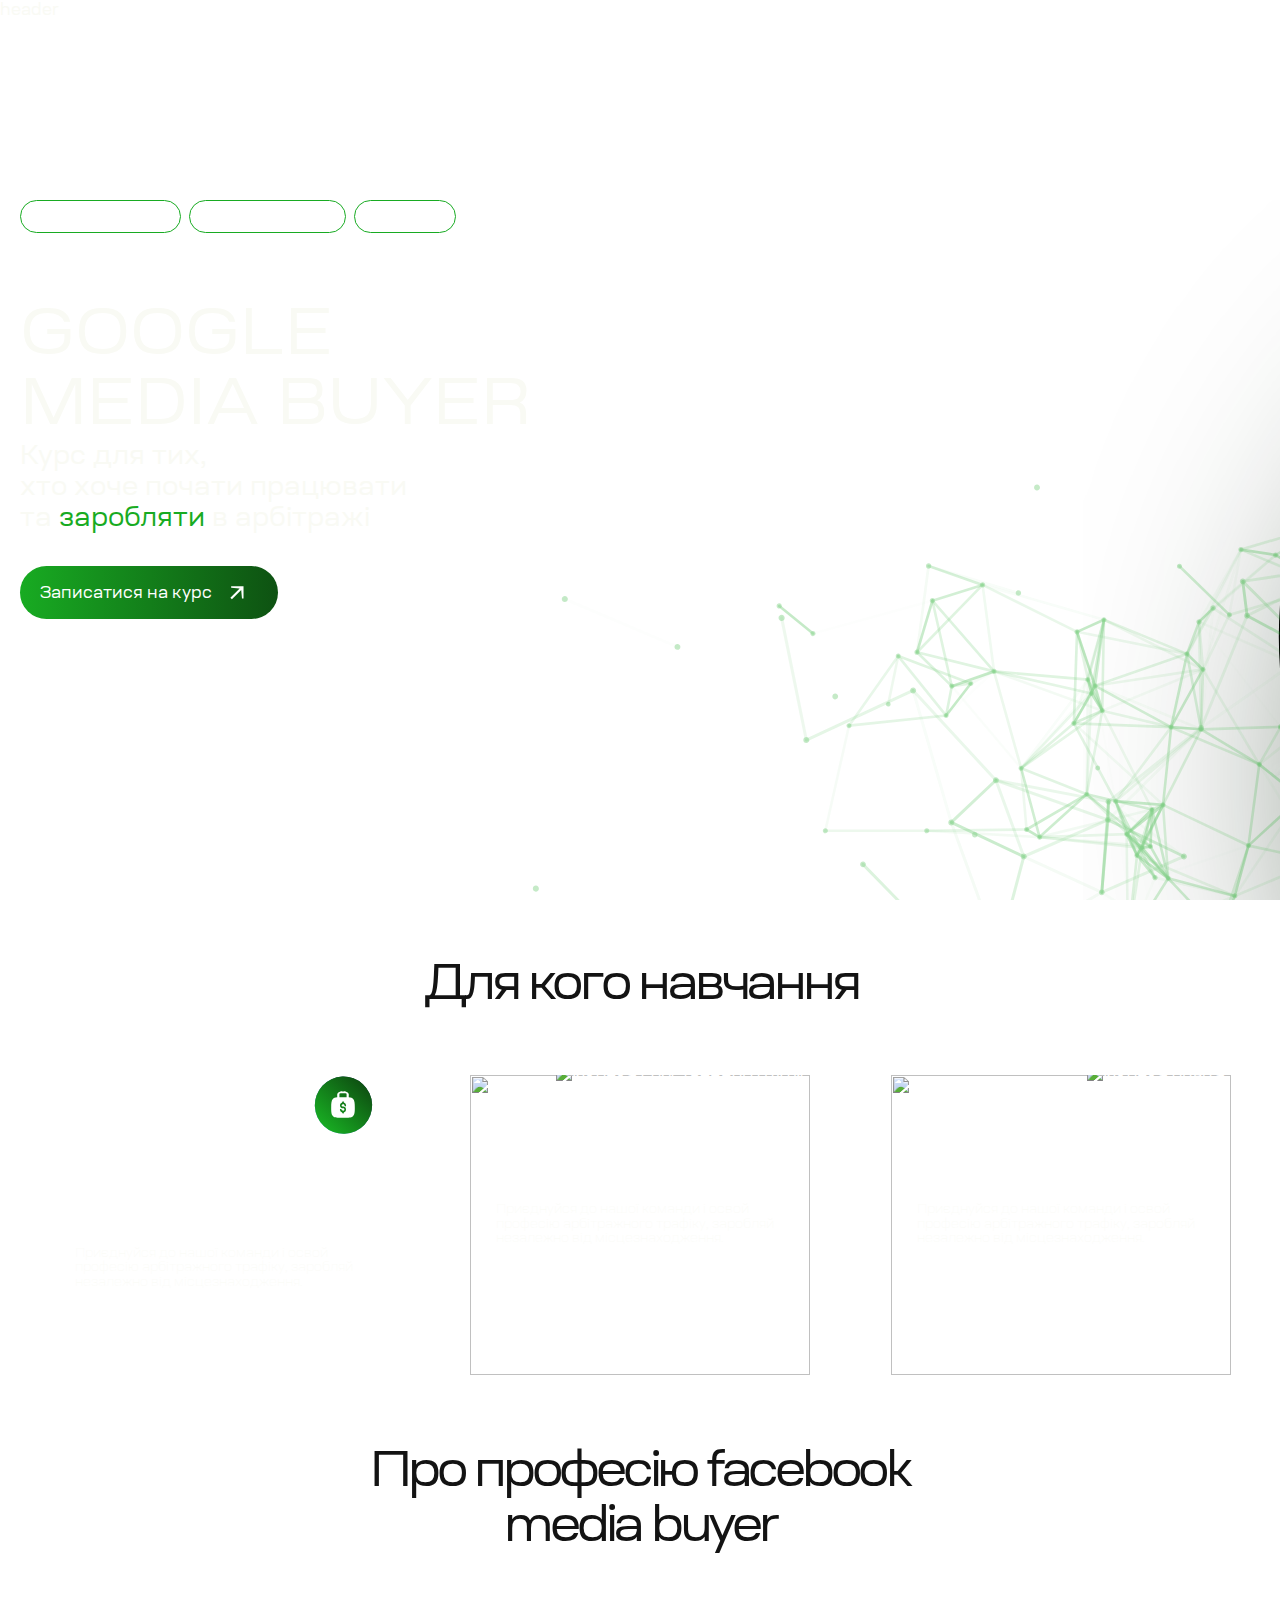
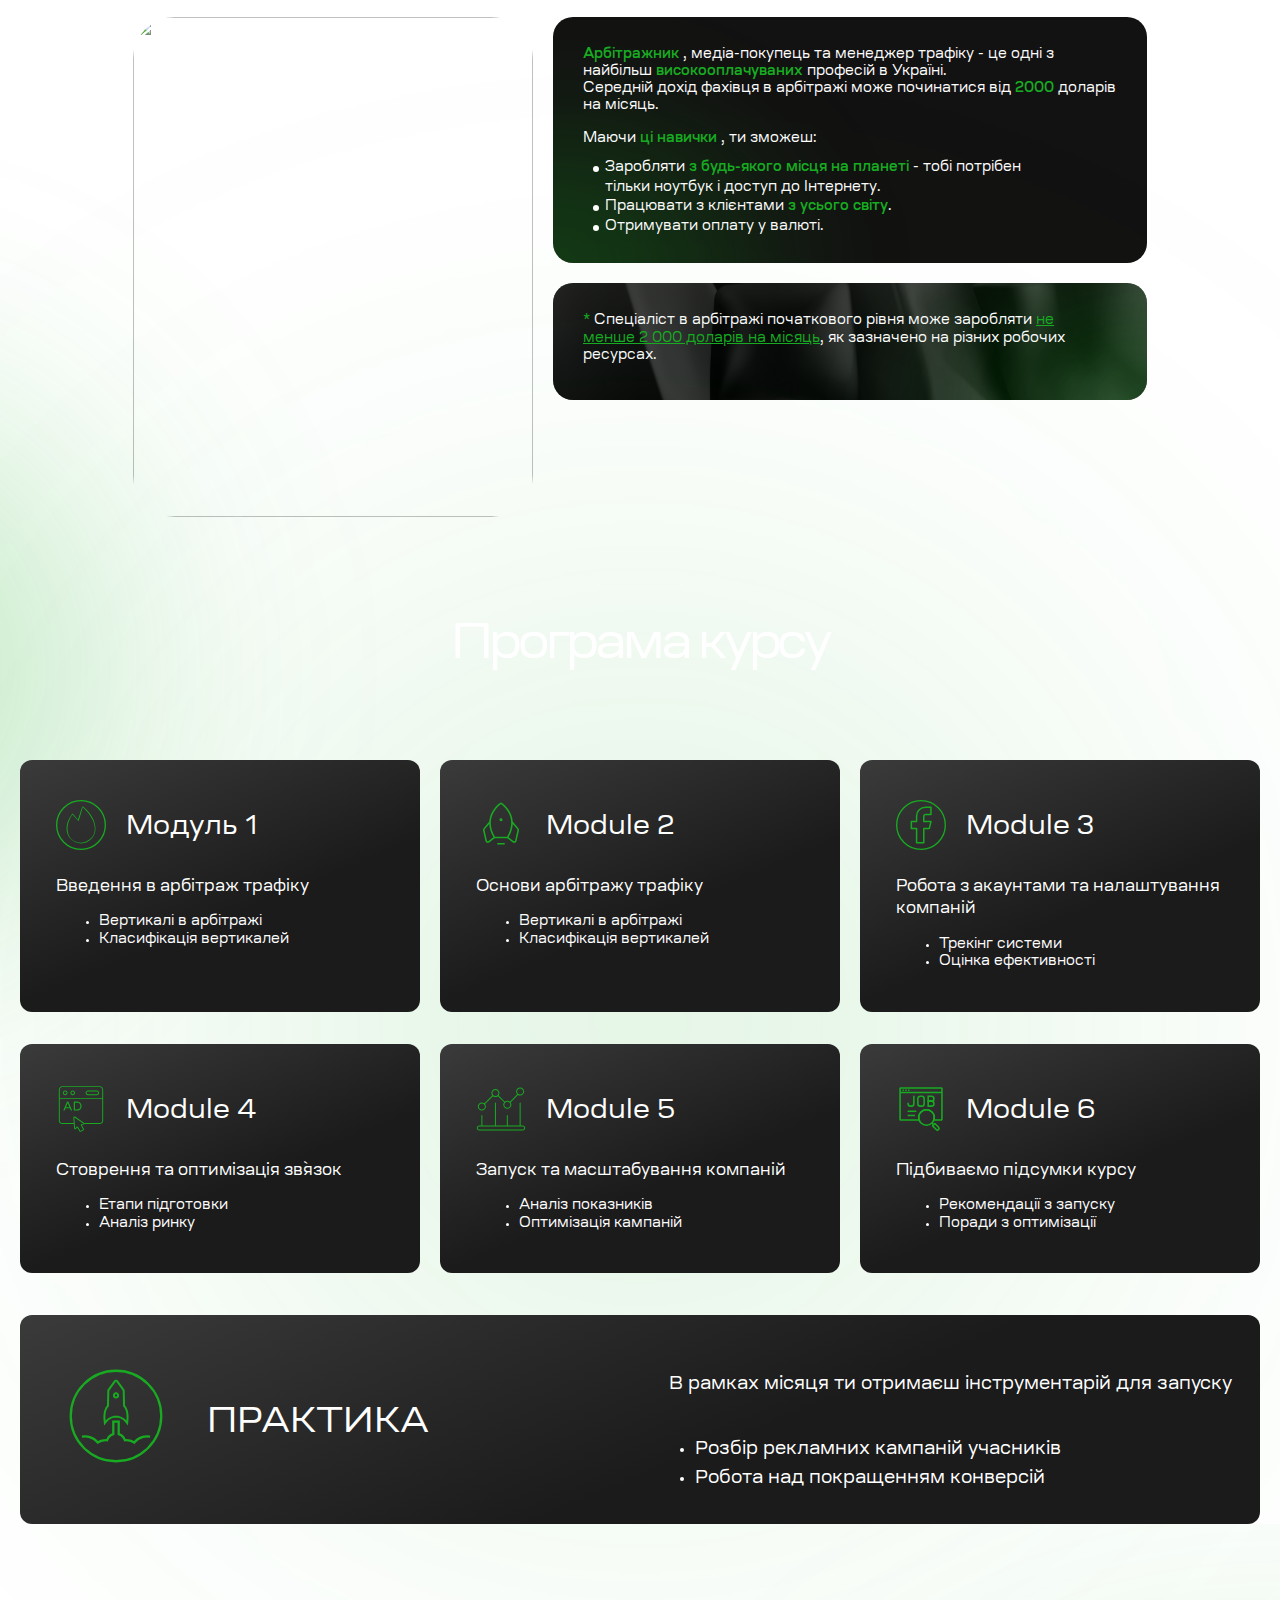
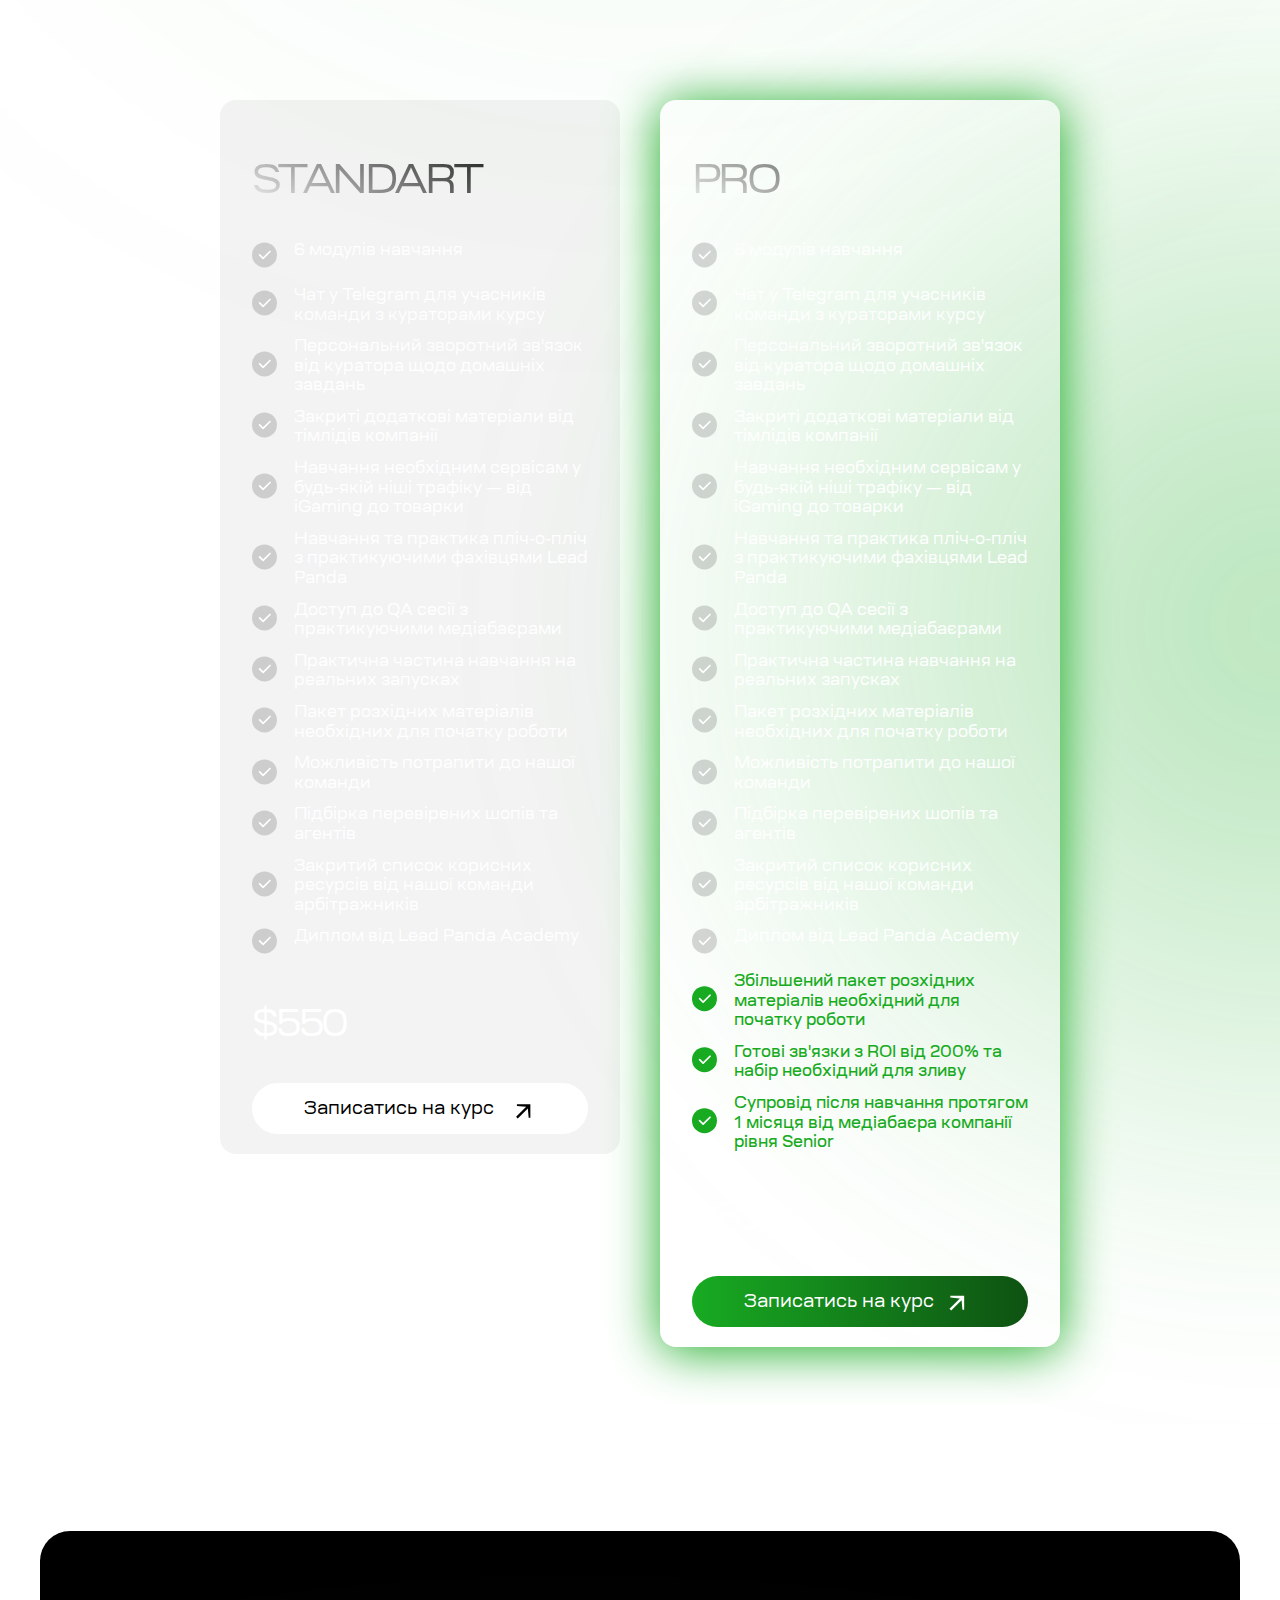
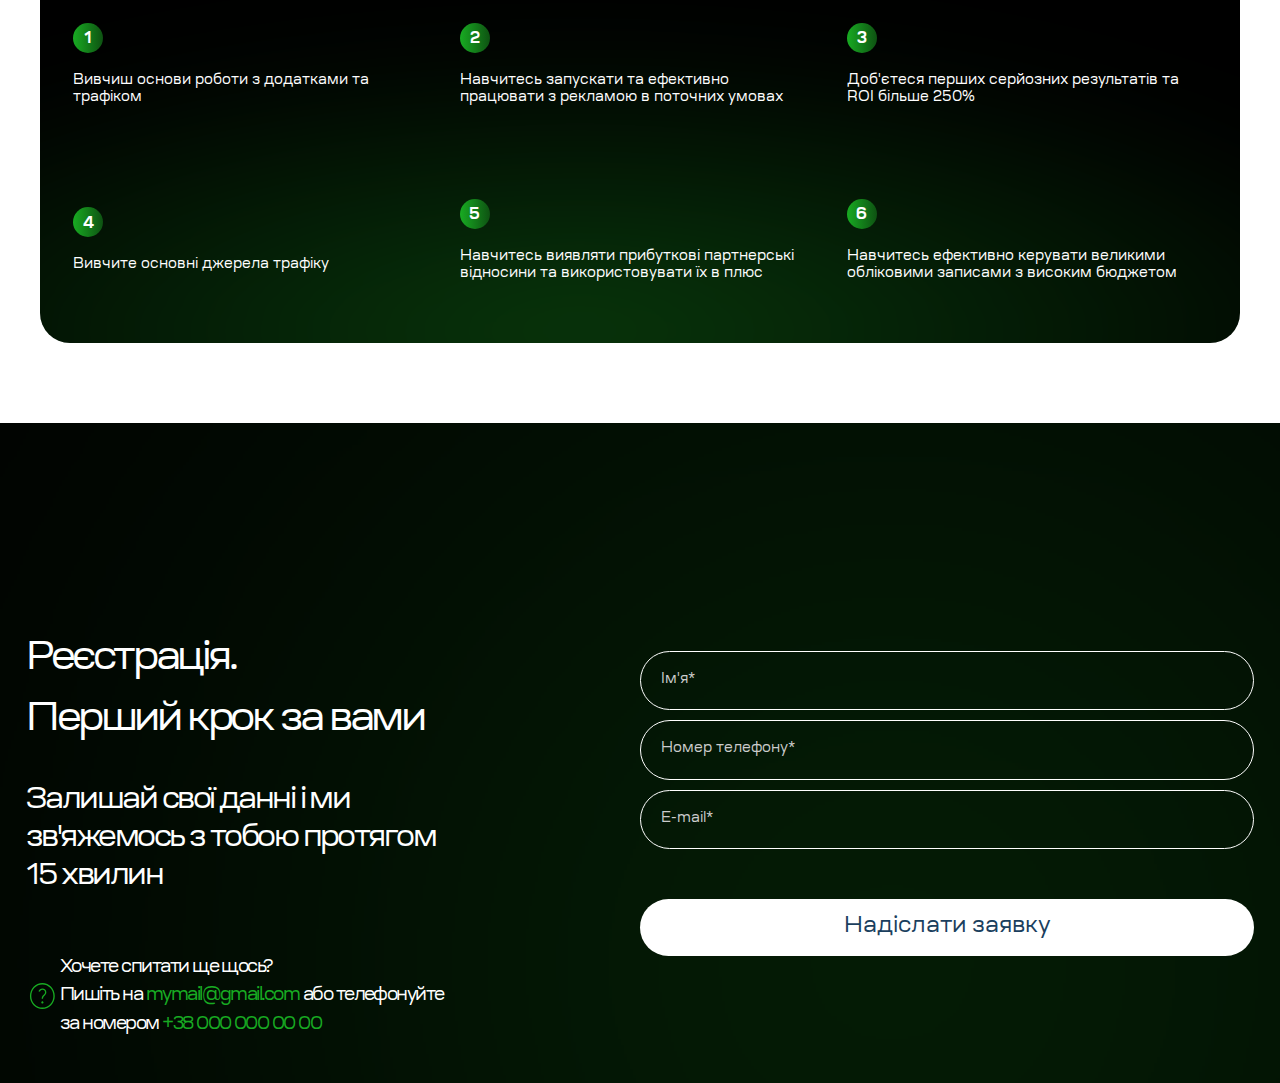
==== commit dad4502b: "Push project" ====
--- a/index.html
+++ b/index.html
@@ -8,7 +8,7 @@
     <link rel="stylesheet" href="utilities.css">
 
 </head>
-<body>
+<body class="google">
 
 <section class="billboard">
     <div class="header-imatation">
@@ -51,17 +51,11 @@
                     </a>
                 </div>
             </div>
-            <div class="logo-sm d-md-none">
-                <img src="./images/Google-sm.png" alt="Google Media Buyer logo">
-            </div>
-            <div class="logo-lg d-none d-md-block">
-                <img src="./images/Google-sm.png" alt="Google Media Buyer logo">
-            </div>
-
-
-            <!--            <div class="billboard__logo-sm">-->
-            <!--                <img src="./images/Google-sm.png" alt="Google Media Buyer logo">-->
-            <!--            </div>-->
+            <div class="logo">
+                <img src="./images/Google-lg.svg" alt="Google Media Buyer logo">
+            </div>
+
+
         </div>
     </div>
 </section>
@@ -144,50 +138,53 @@
         <div class="profession__title">Про професію facebook<br class="d-lg-none"> media buyer</div>
 
         <div class="profession__blocks">
+
             <div class="profession__block-illustration d-none d-md-block">
-                <div class="">
-
-                </div>
-            </div>
+                <div class="profession__block-illustration-text">
+                    <div class="profession__block-illustration-company">Google</div>
+                    <div class="profession__block-illustration-media">media</div>
+                    <div class="profession__block-illustration-buyer">buyer</div>
+                </div>
+                <img src="./images/google_media_buyers.svg" alt=""/>
+                <video class="starts__background" autoplay muted loop>
+                    <source src="./images/stars.mp4" type="video/mp4">
+                </video>
+            </div>
+
             <div class="profession__block-wrap">
-                <div class="profession__block profession__block--main">
-                    <div class="profession__text"><span class="profession__highlight">Арбітражник</span> ,
-                        медіа-покупець та
-                        менеджер трафіку - це одні з найбільш <span
-                                class="profession__highlight profession__highlight--orange">високооплачуваних</span>
-                        професій в Україні.<br> Середній дохід фахівця в арбітражі може починатися від <span
-                                class="profession__highlight profession__highlight--orange">2000</span> доларів на
-                        місяць.
-                    </div>
-                    <div class="profession__list-tittle">Маючи <span class="profession__highlight">ці навички</span> ,
-                        ти
-                        зможеш:
-                    </div>
-                    <div class="profession__list-items">
-                        <div class="profession__item">Заробляти <span class="profession__highlight">з будь-якого місця на планеті</span>
-                            - тобі потрібен<br> тільки ноутбук і доступ до Інтернету.
-                        </div>
-                        <div class="profession__item">Працювати з клієнтами <span class="profession__highlight">з усього світу</span>.
-                        </div>
-                        <div class="profession__item">Отримувати оплату у валюті.</div>
-                    </div>
-
-                    <!--                    <div class="profession__block-bg">-->
-                    <!--                        <img src="./images/profession_bg.svg" alt=""/>-->
-                    <!--                    </div>-->
-                </div>
-
+                <div class="profession__block-content">
+                    <div class="profession__block profession__block--main">
+                        <div class="profession__text"><span class="profession__highlight">Арбітражник</span> ,
+                            медіа-покупець та
+                            менеджер трафіку - це одні з найбільш <span
+                                    class="profession__highlight profession__highlight--orange">високооплачуваних</span>
+                            професій в Україні.<br> Середній дохід фахівця в арбітражі може починатися від <span
+                                    class="profession__highlight profession__highlight--orange">2000</span> доларів на
+                            місяць.
+                        </div>
+                        <div class="profession__list-tittle">Маючи <span class="profession__highlight">ці навички</span>
+                            ,
+                            ти
+                            зможеш:
+                        </div>
+                        <div class="profession__list-items">
+                            <div class="profession__item">Заробляти <span class="profession__highlight">з будь-якого місця на планеті</span>
+                                - тобі потрібен<br> тільки ноутбук і доступ до Інтернету.
+                            </div>
+                            <div class="profession__item">Працювати з клієнтами <span class="profession__highlight">з усього світу</span>.
+                            </div>
+                            <div class="profession__item">Отримувати оплату у валюті.</div>
+                        </div>
+                    </div>
+                </div>
                 <div class="profession__block profession__block--note">
-                    <div class="profession__note"><span
-                            class="profession__block--note-highlight underline-none">*</span>
-                        Спеціаліст в арбітражі початкового рівня може заробляти <span
-                                class="profession__block--note-highlight "> не менше 2 000 доларів на місяць</span>,
-                        як
+                    <div class="profession__note">
+                        <span class="profession__block--note-highlight underline-none">*</span>
+                        Спеціаліст в арбітражі початкового рівня може заробляти
+                        <span class="profession__block--note-highlight "> не менше 2 000 доларів на місяць</span>, як
                         зазначено на різних робочих ресурсах.
                     </div>
-                    <!--                    <div class="profession__block-bg">-->
-                    <!--                        <img src="./images/profession_note_bg.svg" alt=""/>-->
-                    <!--                    </div>-->
+                    <img class="profession__block-bg" src="./images/profession_note_bg.svg" alt=""/>
                 </div>
             </div>
         </div>
@@ -608,13 +605,13 @@
                 </div>
             </div>
             <div class="panel-collapse collapse in panel-body panel-body-big">
-<!--                <div class="panel-body panel-body-big">-->
-                    <div class="panel-title-big">В рамках місяця ти отримаєш інструментарій для запуску</div>
-                    <ul>
-                        <li>Розбір рекламних кампаній учасників</li>
-                        <li>Робота над покращенням конверсій</li>
-                    </ul>
-<!--                </div>-->
+                <!--                <div class="panel-body panel-body-big">-->
+                <div class="panel-title-big">В рамках місяця ти отримаєш інструментарій для запуску</div>
+                <ul>
+                    <li>Розбір рекламних кампаній учасників</li>
+                    <li>Робота над покращенням конверсій</li>
+                </ul>
+                <!--                </div>-->
             </div>
         </div>
     </div>
--- a/index.css
+++ b/index.css
@@ -1,4 +1,25 @@
 @import "fonts/fonts.css";
+
+
+body.facebook {
+    --before-color: radial-gradient(50% 50% at 50% 50%, rgba(91, 167, 234, 0.504) 0%, rgba(91, 167, 234, 0) 100%);
+    --text-color: rgba(91, 167, 234, 1);
+    --button-background: linear-gradient(90deg, #5BA7EA 0%, #21415D 100%);
+}
+
+body.google {
+    --before-color: radial-gradient(50% 50% at 50% 50%, rgba(24, 171, 34, 0.33) 0%, rgba(24, 171, 34, 0) 100%);
+    --text-color: rgba(24, 171, 34, 1);
+    --button-background: linear-gradient(90deg, #18AB22 0%, #0E5212 100%);
+
+}
+
+body.farmer {
+    --before-color: radial-gradient(50% 50% at 50% 50%, rgba(253, 198, 1, 0.6) 0%, rgba(253, 198, 1, 0) 100%);
+    --text-color: rgba(255, 202, 12, 1);
+    --button-background: linear-gradient(97.73deg, #FFCA0C -7.58%, #826809 180.08%);
+}
+
 
 * {
     box-sizing: border-box;
@@ -6,7 +27,7 @@
 
 body {
     min-width: 320px;
-    width: 360px;
+    /*width: 360px;*/
     position: relative;
     font-family: 'Ruberoid', sans-serif;
     line-height: 1.4;
@@ -58,6 +79,11 @@
 
 /*BILBOARD*/
 
+.logo {
+    max-width: 500px;
+    max-height: 500px;
+}
+
 .billboard {
     font-family: 'Ruberoid', sans-serif;
     position: relative;
@@ -82,25 +108,6 @@
     /* flex-wrap: wrap; */
 }
 
-.logo-sm {
-    right: 0;
-    top: -30%;
-    position: static;
-    font-size: 0;
-    line-height: 1;
-    margin: -177px -239px 0 -561px;;
-    text-align: center;
-}
-
-.logo-lg {
-    position: static;
-    right: 0;
-    top: -30%;
-    font-size: 0;
-    line-height: 1;
-    margin: -177px -239px 0 -561px;;
-    text-align: center;
-}
 
 .billboard__content {
     position: relative;
@@ -122,7 +129,7 @@
     font-weight: 400;
     white-space: nowrap;
     color: rgba(255, 255, 255, 1);
-    border: 1px solid rgba(24, 171, 34, 1);
+    border: 1px solid var(--text-color);
     border-radius: 34px;
 }
 
@@ -145,7 +152,7 @@
 .billboard__description .custom-word {
     line-height: 19.8px;
     text-align: left;
-    color: rgba(24, 171, 34, 1);
+    color: var(--text-color);
 }
 
 .billboard__button .button--google {
@@ -159,7 +166,7 @@
     font-weight: 400;
     line-height: 1;
     color: #fff;
-    background: linear-gradient(90deg, #18AB22 0%, #0E5212 100%);
+    background: var(--button-background);
     border-radius: 35px;
     text-decoration: none;
     white-space: nowrap;
@@ -169,22 +176,6 @@
 .billboard__button svg {
     margin: 0 0 0 6px;
     padding: 3px 0 0 0;
-}
-
-.billboard__logo-sm {
-    width: 100%;
-    max-height: 448px;
-    opacity: 0.9;
-    /*background: linear-gradient(325.42deg, rgba(3, 34, 13, 0.6) 48.23%, rgba(28, 20, 18, 0.6) 103.56%);*/
-}
-
-.billboard__logo-sm svg {
-    /*width: 100%;*/
-    /*height: 100%;*/
-    /*transform: translateX(-12%);*/
-    width: auto;
-    height: 800px;
-    transform: translateX(-50%) translateY(-20%);
 }
 
 
@@ -221,6 +212,7 @@
     gap: 24px;
 }
 
+
 .features__item {
     max-width: 380px;
     min-height: 320px;
@@ -304,6 +296,10 @@
 }
 
 .profession__block {
+    position: relative;
+    overflow: hidden;
+    margin-left: auto;
+    margin-right: auto;
     max-width: 600px;
     padding: 30px 30px 26px 30px;
     text-align: left;
@@ -313,9 +309,40 @@
     border-radius: 20px;
 }
 
+
+.profession__block--main::before {
+    content: '';
+    position: absolute;
+    bottom: 0;
+    left: 0;
+    transform: translate(-50%, 50%);
+    width: 100%;
+    height: 400px;
+    background: var(--before-color);
+    filter: blur(50px);
+    z-index: 0;
+    /*border-radius: 50%;*/
+}
+
+
+.profession__block--note::before {
+    content: '';
+    position: absolute;
+    bottom: 0;
+    right: 0;
+    transform: translate(50%, 50%);
+    width: 100%;
+    height: 400px;
+    background: var(--before-color);
+    filter: blur(50px);
+    z-index: 0;
+    /*border-radius: 50%;*/
+}
+
+
 .profession__highlight {
     font-weight: 600;
-    color: rgba(24, 171, 34, 1);
+    color: var(--text-color);
 }
 
 .profession__block--main {
@@ -323,19 +350,65 @@
     background: #131212;
 }
 
+
 .profession__block-illustration {
-    /*width: 570px;*/
-    /*height: 692px;*/
+    position: relative;
+    overflow: hidden;
     min-width: 400px;
     min-height: 500px;
+    max-height: 590px;
     border-radius: 42px;
-    background: #131313;
+}
+
+.profession__block-illustration img {
+    width: 100%;
+    height: 100%;
+}
+
+.profession__block-illustration-text {
+    position: absolute;
+    width: 100%;
+    height: 100%;
+    font-size: 96px;
+    font-weight: 800;
+    line-height: 1.2;
+    opacity: 0.1;
+    color: #FFFFFF;
+}
+
+.profession__block-illustration-farmer {
+    position: absolute;
+    z-index: 8;
+    top: 100px;
+    left: 16px;
+    font-size: 110px;
+}
+
+.profession__block-illustration-company {
+    position: absolute;
+    z-index: 8;
+    top: 6px;
+    left: 10px;
+}
+
+.profession__block-illustration-media {
+    position: absolute;
+    z-index: 4;
+    top: 98px;
+    right: 6px;
+}
+
+.profession__block-illustration-buyer {
+    position: absolute;
+    z-index: 4;
+    bottom: -13px;
+    left: 15px;
 }
 
 .profession__block--note {
-    margin: 12px 0 0 0;
-    position: relative;
-    background-color: #2c2c2c;
+    overflow: hidden;
+    margin-top: 12px;
+    position: relative;
     padding: 30px 40px 35px 30px;
     font-size: 14px;
     line-height: 17.12px;
@@ -343,11 +416,12 @@
 
 .profession__block--note-highlight {
     font-weight: 400;
-    color: rgba(24, 171, 34, 1);
+    color: var(--text-color);
     text-decoration: underline;
 }
 
 .profession__text {
+    position: relative;
     font-size: 14px;
     font-weight: 400;
     line-height: 17.12px;
@@ -356,11 +430,13 @@
 }
 
 .profession__note {
+    position: relative;
     font-size: 14px;
     line-height: 1.23;
 }
 
 .profession__list-tittle {
+    position: relative;
     font-size: 14px;
     margin: 14px 0 10px 0;
 }
@@ -368,7 +444,8 @@
 .profession__item {
     font-size: 14px;
     position: relative;
-    padding-left: 22px;}
+    padding-left: 22px;
+}
 
 .profession__item::before {
     content: '';
@@ -387,14 +464,19 @@
 
 /*COURSE*/
 
+.course-price-wrap {
+    background: #000000;
+}
+
 .course-program {
-    background: linear-gradient(157.72deg, #292727 -19.79%, #000000 58.45%);
-    /*background: red;*/
+    position: relative;
     color: #fff;
     margin-top: 60px;
 }
 
 .course-program__title {
+    position: relative;
+    z-index: 4;
     padding: 30px 30px 26px 30px;
     font-size: 24px;
     font-weight: 400;
@@ -485,6 +567,8 @@
 /*!!! ACCORDION MENU !!!*/
 
 .panel {
+    position: relative;
+    z-index: 4;
     margin: 0 0 12px 0;
     padding: 27px 26px 26px 25px;
     background: linear-gradient(157.72deg, #454545 -19.79%, #1B1B1B 58.45%);
@@ -505,6 +589,25 @@
     margin: 0;
 }
 
+.panel-group {
+    position: relative;
+    z-index: 1;
+}
+
+.panel-group::before {
+    content: '';
+    position: absolute;
+    top: 50%;
+    left: 50%;
+    transform: translate(-50%, -50%);
+    width: 400px;
+    height: 400px;
+    background: var(--before-color);
+    filter: blur(100px);
+    z-index: -1;
+    border-radius: 50%;
+}
+
 .panel-title .open-icon {
     margin: 0 0 0 auto !important;
     min-width: 30px;
@@ -513,8 +616,8 @@
 }
 
 .panel-title a[aria-expanded="true"] .open-icon {
-    transform: rotate(180deg); /* Поворот на 180 градусов */
-    fill: green; /* Изменение цвета на зеленый */
+    transform: rotate(180deg);
+    fill: var(--text-color);
     color: transparent;
 }
 
@@ -591,8 +694,9 @@
     font-family: Ruberoid, sans-serif;
     text-align: center;
     padding: 0 20px 58px 20px;
-    background: #000000;
+    /*background: #000000;*/
     color: white;
+    overflow: hidden;
 }
 
 .pricing__plans-wrap {
@@ -626,7 +730,7 @@
 }
 
 .plan-pro {
-    box-shadow: 0 4px 50px 0 rgba(24, 171, 34, 1);
+    box-shadow: 0 4px 50px 0 var(--text-color);
     border-radius: 13px;
     background: none !important;
 }
@@ -639,7 +743,7 @@
     letter-spacing: -0.085em;
     text-align: left;
     text-transform: uppercase;
-    background: linear-gradient(29.21deg, #FFFFFF 5.71%, #2D2D2D 74.63%);
+    background: linear-gradient(29.21deg, #FFFFFF -6.29%, #2D2D2D 74.63%);
     -webkit-background-clip: text;
     -webkit-text-fill-color: transparent;
 }
@@ -673,8 +777,7 @@
 
 .plan__feature--highlighted {
     font-weight: 500;
-    /*color: rgba(24, 171, 34, 1);*/
-    color: #18ab22;
+    color: var(--text-color);
 }
 
 .plan__price {
@@ -710,9 +813,14 @@
     margin: 0 7px;
 }
 
+.only-standart-plan-wrap .plan {
+    width: 100%;
+    max-width: 500px;
+}
+
 .plan__cta-pro {
     color: #ffffff;
-    background: linear-gradient(90deg, #18AB22 0%, #0E5212 100%);
+    background: var(--button-background);
     margin-bottom: 20px;
 }
 
@@ -725,6 +833,7 @@
 /*STEP LIST*/
 
 .step-list {
+    position: relative;
     display: flex;
     flex-wrap: wrap;
     align-items: center;
@@ -735,10 +844,26 @@
     background: #000;
     border-radius: 30px;
     color: white;
-
+    overflow: hidden;
+    /*z-index: 2;*/
+}
+
+.step-list::before {
+    content: '';
+    position: absolute;
+    bottom: -20%;
+    left: -30%;
+    width: 150%;
+    height: 600px;
+    background: var(--before-color);
+    filter: blur(50px);
+    z-index: 0;
+    border-radius: 50%;
 }
 
 .step-list__item {
+    z-index: 2;
+    position: relative;
     width: 100%;
     margin-bottom: 40px;
 }
@@ -757,7 +882,7 @@
     font-size: 16px;
     font-weight: bold;
     color: white;
-    background: linear-gradient(90deg, #18AB22 0%, #0E5212 100%);
+    background: var(--button-background);
     border-radius: 50%;
 
 
@@ -790,17 +915,33 @@
 /*REGISTER*/
 
 .registration-wrap {
+    margin-top: 80px;
+    overflow: hidden;
     background: #000;
 }
 
 .registration {
-    max-width: 600px;
+    max-width: 700px;
+    position: relative;
     padding: 26px;
     color: white;
     margin: 100px auto 0 auto;
     text-align: start;
 }
 
+.registration::before {
+    content: '';
+    position: absolute;
+    top: 0;
+    right: 0;
+    width: 400px;
+    height: 400px;
+    background: var(--before-color);
+    filter: blur(50px);
+    z-index: 0;
+    border-radius: 50%;
+}
+
 .registration__title {
     font-size: 20px;
     font-weight: 400;
@@ -821,7 +962,14 @@
 
 }
 
+.registration-header {
+    position: relative;
+    z-index: 2;
+}
+
 .registration__form {
+    position: relative;
+    z-index: 2;
     margin-top: 36px;
 }
 
@@ -835,7 +983,7 @@
     padding: 9px 0 8px 13px;
     border-radius: 32px;
     border: 0.3px solid #ffffff;
-    background: #000;
+    background: transparent;
     color: white;
     font-size: 8px;
     outline: none;
@@ -862,6 +1010,8 @@
 }
 
 .registration__contact {
+    position: relative;
+    z-index: 2;
     display: flex;
     justify-content: start;
     align-items: center;
@@ -880,7 +1030,7 @@
 }
 
 .registration__contact a {
-    color: #18AB22;
+    color: var(--text-color);
     text-decoration: none;
 }
 
@@ -907,6 +1057,20 @@
 
     .header-imatation {
         height: 200px;
+    }
+
+    .course-program::before {
+        content: '';
+        position: absolute;
+        top: 0;
+        left: 0;
+        transform: translate(-70%, -40%);
+        width: 800px;
+        height: 800px;
+        background: var(--before-color);
+        filter: blur(100px);
+        z-index: 0;
+        border-radius: 50%;
     }
 
 
@@ -962,11 +1126,20 @@
 
     .features__title {
         margin: 60px 0;
-        font-size: 30px;
+        font-size: 50px;
+        line-height: 55px;
+        letter-spacing: -0.085em;
     }
 
     .profession__block {
         margin: 0 !important;
+    }
+
+    .profession__title {
+        margin: 60px 0;
+        font-size: 50px;
+        line-height: 55px;
+        letter-spacing: -0.085em;
     }
 
     .profession__blocks {
@@ -988,8 +1161,18 @@
     }
 
     .profession__block-illustration {
-        /*max-height: 400px !important;*/
-        min-height: 372px;
+        height: 390px;
+    }
+
+    .profession__block-illustration-media {
+        top: 50px;
+    }
+
+    .profession__block-illustration-text {
+        position: absolute;
+        width: 100%;
+        height: 100%;
+        font-size: 60px;
     }
 
 
@@ -1006,6 +1189,10 @@
         flex-wrap: wrap; /* Позволяет блокам переноситься на следующий ряд */
         gap: 20px;
         justify-content: center;
+    }
+
+    .profession__block-illustration-farmer {
+        font-size: 80px;
     }
 
     .panel {
@@ -1105,6 +1292,18 @@
         line-height: 28.8px;
     }
 
+    .panel-group::before {
+        content: '';
+        position: absolute;
+        top: 50%;
+        right: 50%;
+        transform: translate(-50%, -50%);
+        width: 1000px;
+        height: 1000px;
+        filter: blur(300px);
+        z-index: -1;
+        border-radius: 50%;
+    }
 
     /*pricing*/
     .pricing .pricing__title {
@@ -1114,6 +1313,20 @@
         letter-spacing: -0.085em;
     }
 
+    .pricing::before {
+        content: '';
+        position: absolute;
+        top: 0;
+        right: 0;
+        transform: translate(50%, 0);
+        width: 1400px;
+        height: 1400px;
+        background: var(--before-color);
+        filter: blur(100px);
+        z-index: -1;
+        border-radius: 50%;
+    }
+
     .plan {
         width: 400px;
         border-radius: 16px;
@@ -1157,6 +1370,70 @@
     .plan__cta svg {
         width: 43px;
         height: 43px;
+    }
+
+    .only-standart-plan-wrap {
+        width: 100%;
+        max-width: 1127px;
+        margin: 0 auto;
+    }
+
+    .only-standart-plan-wrap .plan {
+        width: 100%;
+        max-width: none;
+    }
+
+    .only-standart-plan-wrap .plan::before {
+        content: '';
+        position: absolute;
+        top: -36%;
+        left: -14%;
+        width: 500px;
+        height: 500px;
+        background: var(--before-color);
+        filter: blur(100px);
+        z-index: 0;
+        border-radius: 50%;
+    }
+
+    .only-standart-plan-wrap .plan__features {
+        position: relative;
+        z-index: 2;
+        display: flex;
+        flex-wrap: wrap;
+        justify-content: start;
+        gap: 16px 50px;
+    }
+
+    .only-standart-plan-wrap .plan__title {
+        position: relative;
+        z-index: 2;
+        margin: 0 0 45px 0;
+    }
+
+    .only-standart-plan-wrap .plan__feature {
+        /*width: 330px;*/
+        width: 30%;
+        margin: 0;
+    }
+
+    .only-standart-plan-wrap .plan__price {
+        position: relative;
+        z-index: 2;
+        text-align: end;
+        margin: 31px 133px 30px 30px;
+    }
+
+    .only-standart-plan-wrap .plan__cta {
+        width: 400px;
+        display: flex;
+        margin: 0 0 0 auto;
+        padding: 12px 26px 7px 22px;
+    }
+
+    .only-standart-plan-wrap .plan-pro {
+        overflow: hidden;
+        padding: 63px 47px 39px 47px;
     }
 
 
@@ -1166,11 +1443,14 @@
         min-width: 300px;
         margin-top: 20px;
         max-width: 380px;
-
     }
 
     .step-list {
         padding: 60px 20px 0 20px;
+    }
+
+    .step-list::before {
+        bottom: -70%;
     }
 
     .registration-header {
@@ -1210,13 +1490,8 @@
         padding: 20px;
         width: 100%;
         border-radius: 30px;
-        border: 1px solid #ffffff;
-        background: #000;
-        color: white;
         font-size: 14px;
         line-height: 17.54px;
-        text-align: left;
-        outline: none;
     }
 
     .registration__button {
@@ -1249,6 +1524,15 @@
         min-height: 34px;
     }
 
+    .registration::before {
+        top: -82%;
+        right: -40%;
+        width: 1800px;
+        height: 1800px;
+        filter: blur(400px);
+    }
+
+
 }
 
 
@@ -1391,18 +1675,27 @@
     }
 
     .profession__block {
-        padding: 44px 64px 40px 64px;
+        padding: 49px 80px 35px 60px;
         max-width: 946px;
     }
 
     .profession__list-tittle {
         margin: 30px 0 20px 0;
     }
+
+    .profession__block-illustration-text {
+        font-size: 96px;
+    }
+
+    .profession__block-illustration-media {
+        top: 98px;
+    }
+
 
     .profession__block-illustration {
         width: 569px;
         height: 692px;
-
+        max-height: none;
     }
 
     .profession__list-items {
@@ -1446,7 +1739,7 @@
 
     /*program*/
     .course-program__title {
-        margin-top: 360px;
+        margin-top: 300px;
         padding: 100px 0 34px 0;
         font-size: 60px;
         line-height: 66px;
@@ -1489,6 +1782,7 @@
         width: 60px;
         height: 60px;
         margin-right: 32px;
+
     }
 
     .panel-body-big {
@@ -1552,7 +1846,8 @@
 
     /*pricing*/
     .pricing .pricing__title {
-        padding: 90px 0 80px 0;
+        margin: 69px 0 90px 0;
+        padding: 0;
         font-size: 60px;
         line-height: 66px;
         letter-spacing: -0.085em;
@@ -1595,8 +1890,8 @@
     }
 
     .plan__cta {
-        width: 90%;
-        padding: 16px 26px 20px 22px;
+        width: 100%;
+        padding: 9px 26px 7px 22px;
         font-size: 24px;
         font-weight: 400;
         line-height: 32.23px;
@@ -1615,6 +1910,13 @@
         justify-content: normal;
     }
 
+    .step-list::before {
+        bottom: -50%;
+        left: -50%;
+        filter: blur(200px);
+    }
+
+
     .step-list__item {
         margin: 0 9px 48px 0;
         padding: 0;
@@ -1626,7 +1928,6 @@
     .step-list-title {
         margin: 122px 0 92px 0;
     }
-
 
     .step-list__icon {
         font-size: 24px;
@@ -1637,8 +1938,6 @@
         max-height: 50px;
     }
 
-
-
     .step-list__content {
         margin-top: 34px;
         font-size: 24px;
@@ -1650,7 +1949,7 @@
     }
 
     .registration {
-        padding: 81px 0;
+        padding: 0 0 80px 0;
         max-width: 1540px;
         font-family: 'Ruberoid', sans-serif;
         display: flex;
@@ -1685,7 +1984,6 @@
         width: 98%;
         border-radius: 40px;
         border: 1px solid #ffffff;
-        background: #000;
         color: white;
         font-size: 16px;
         line-height: 17.54px;
@@ -1729,3 +2027,5 @@
 
 
 
+
+
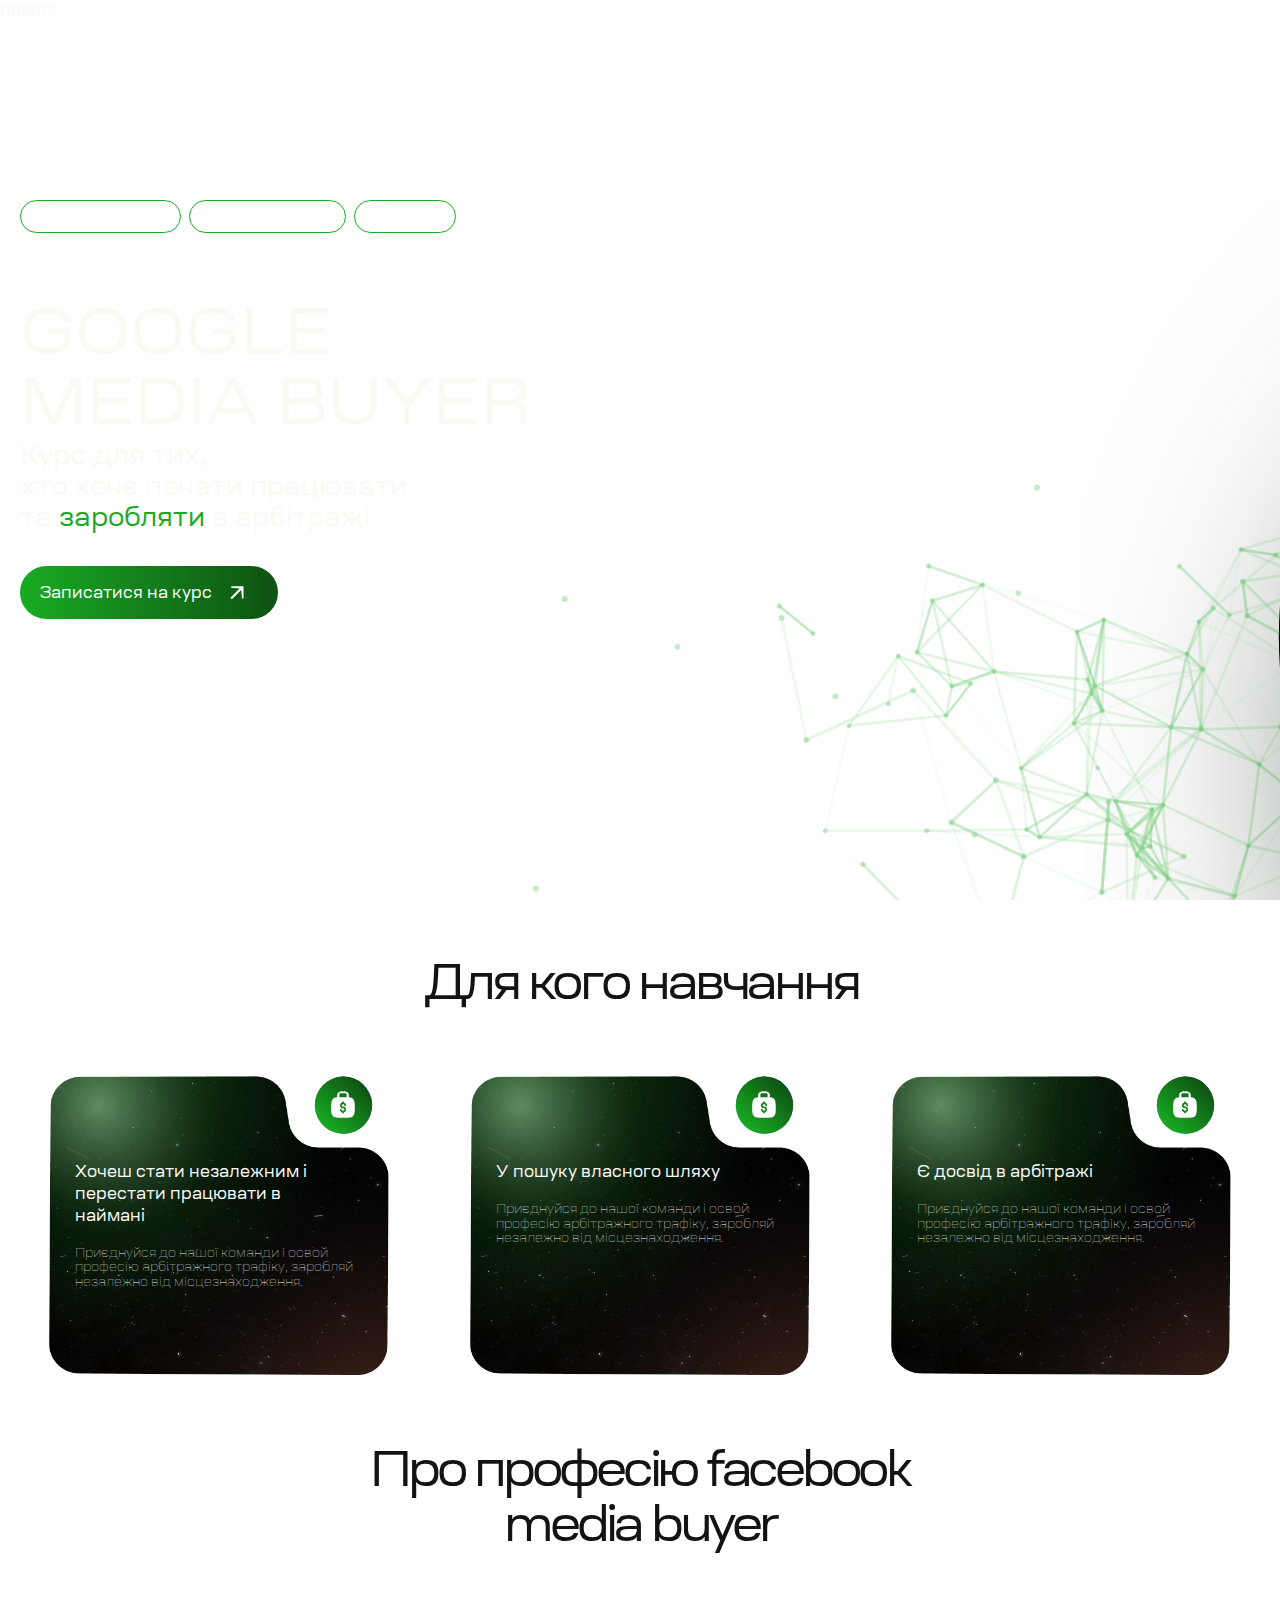
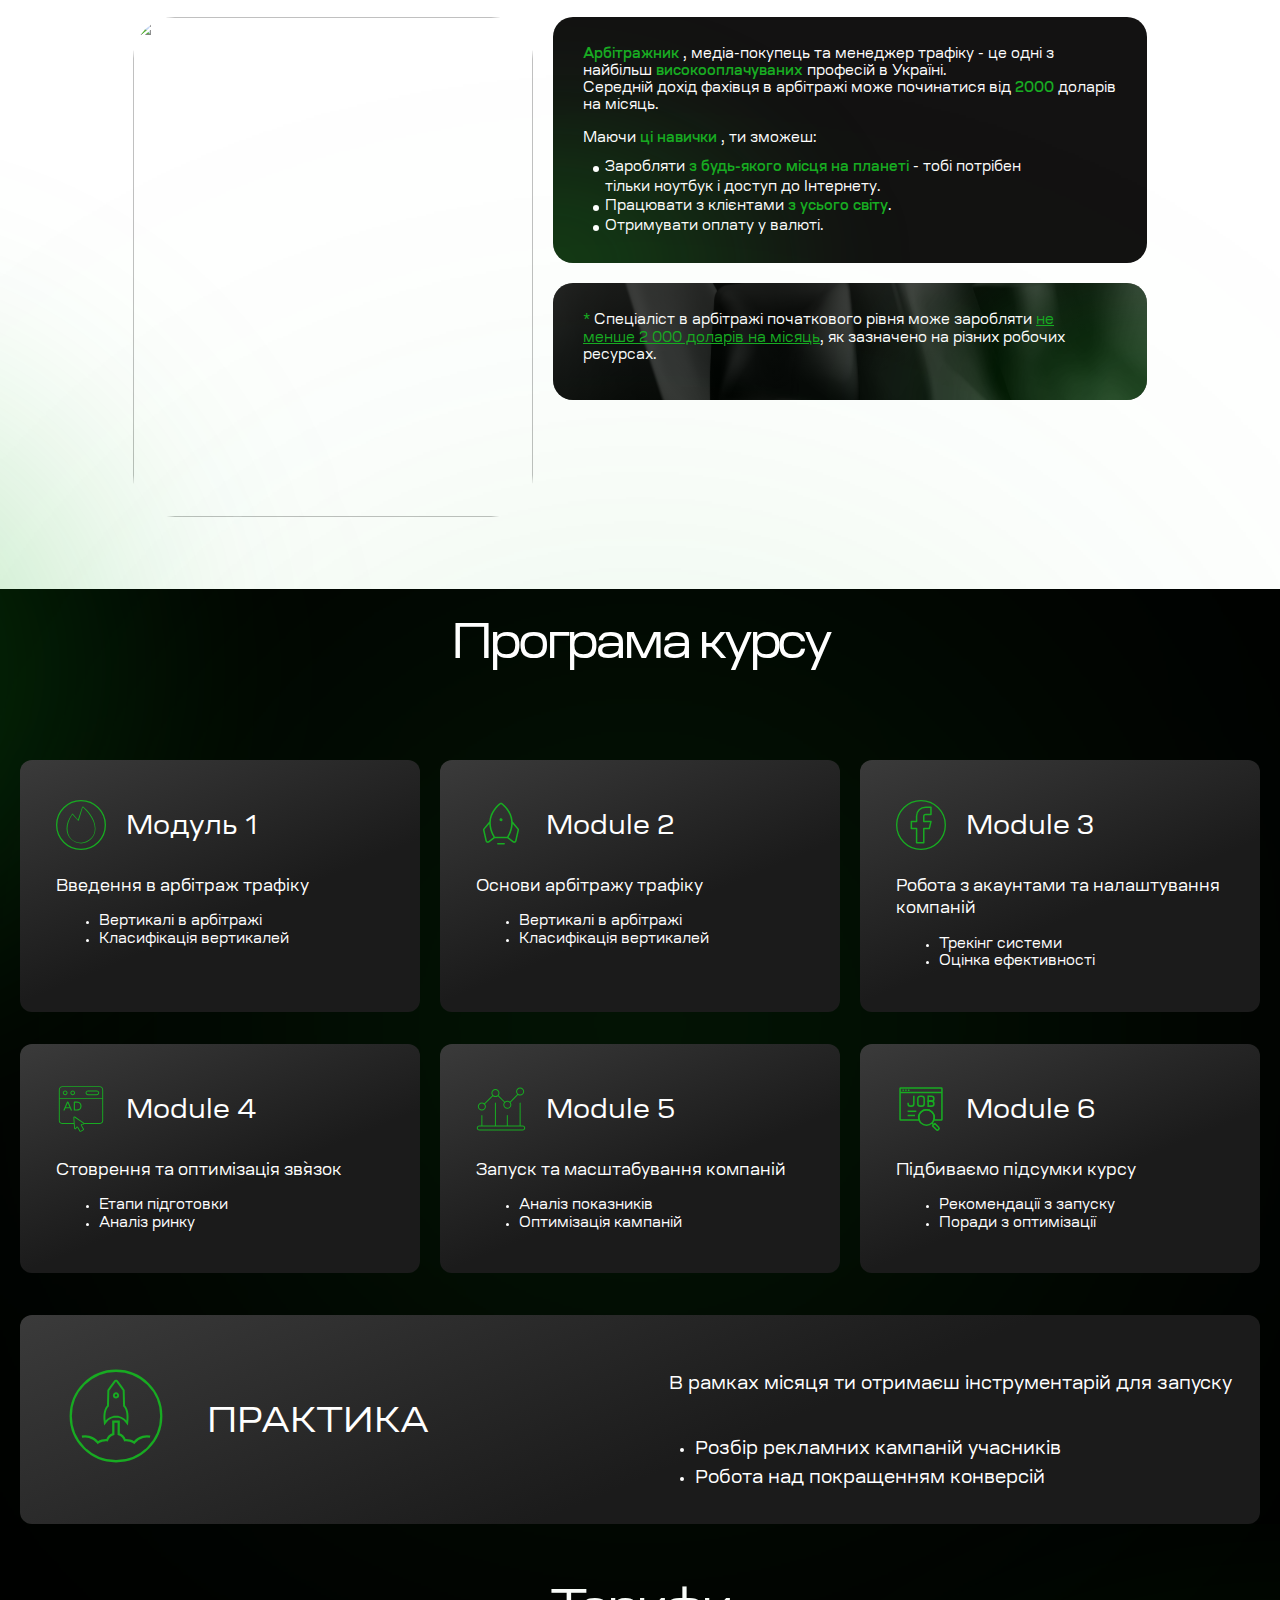
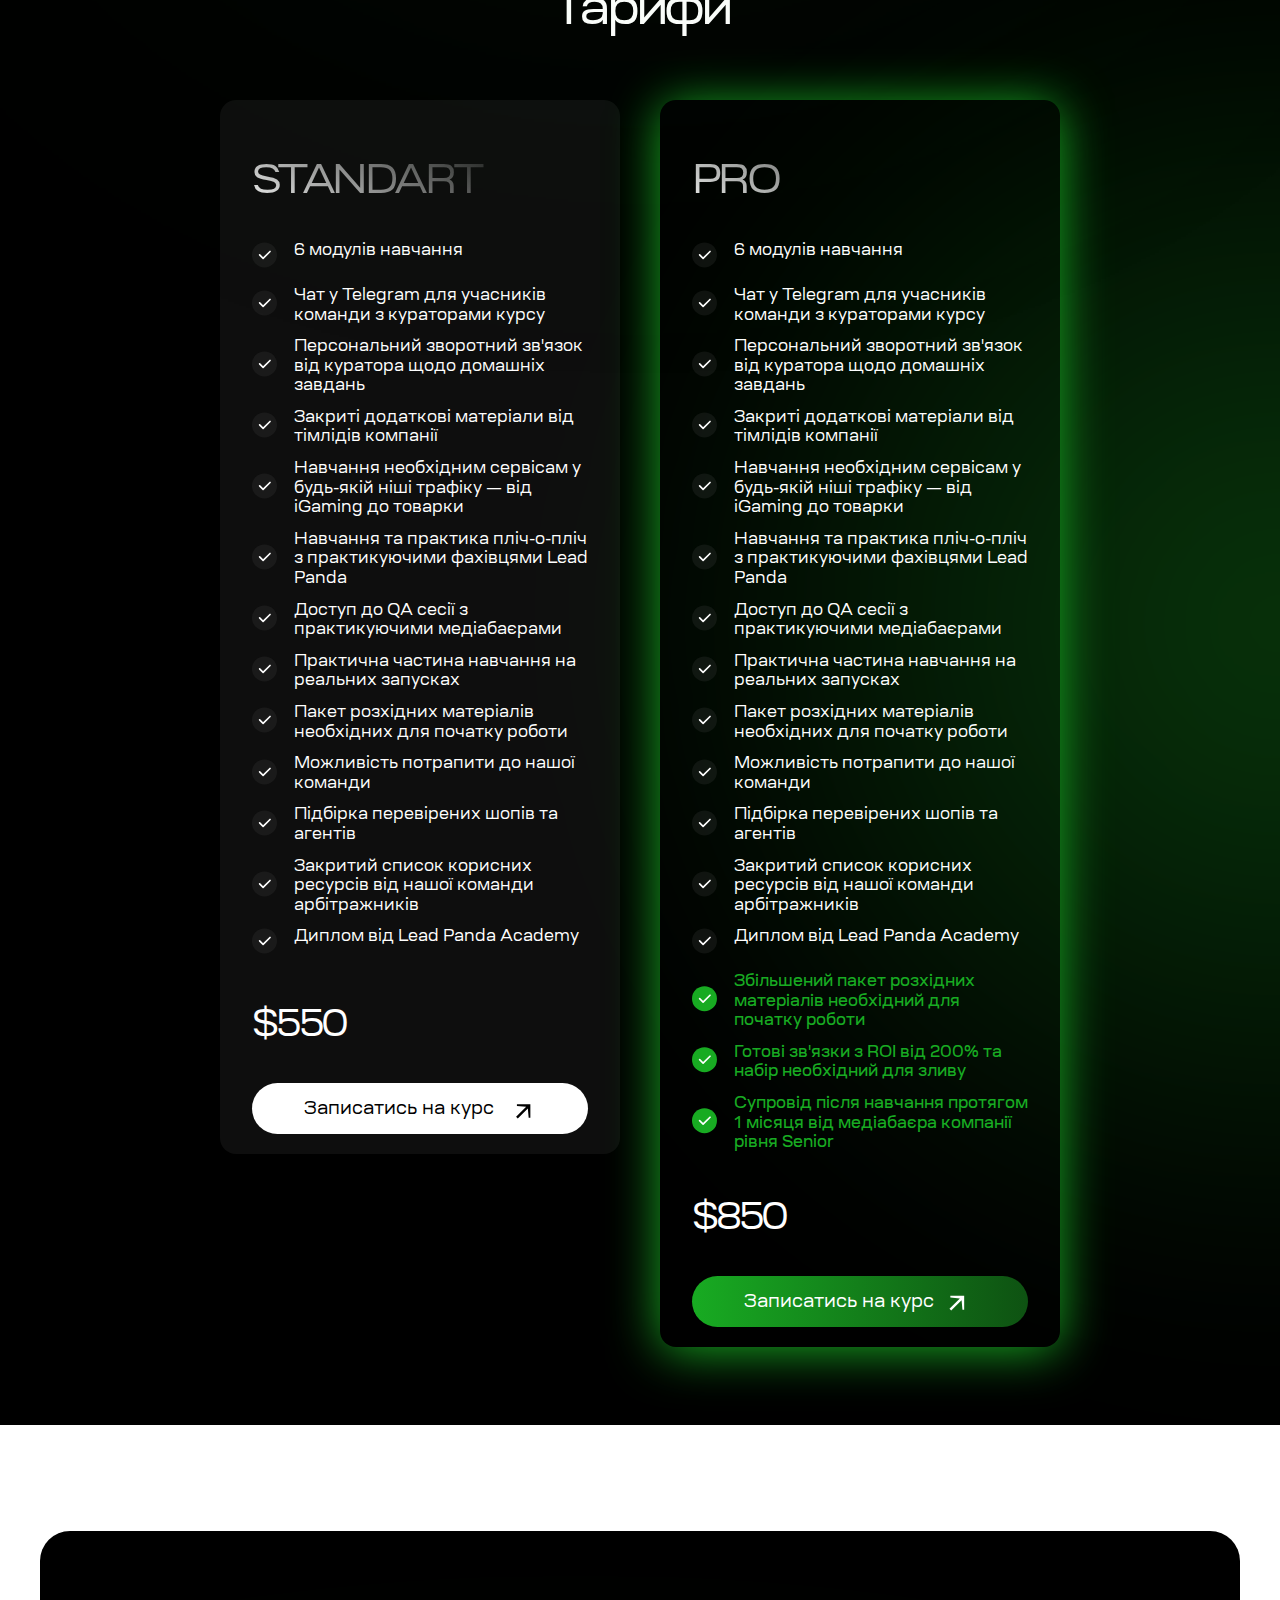
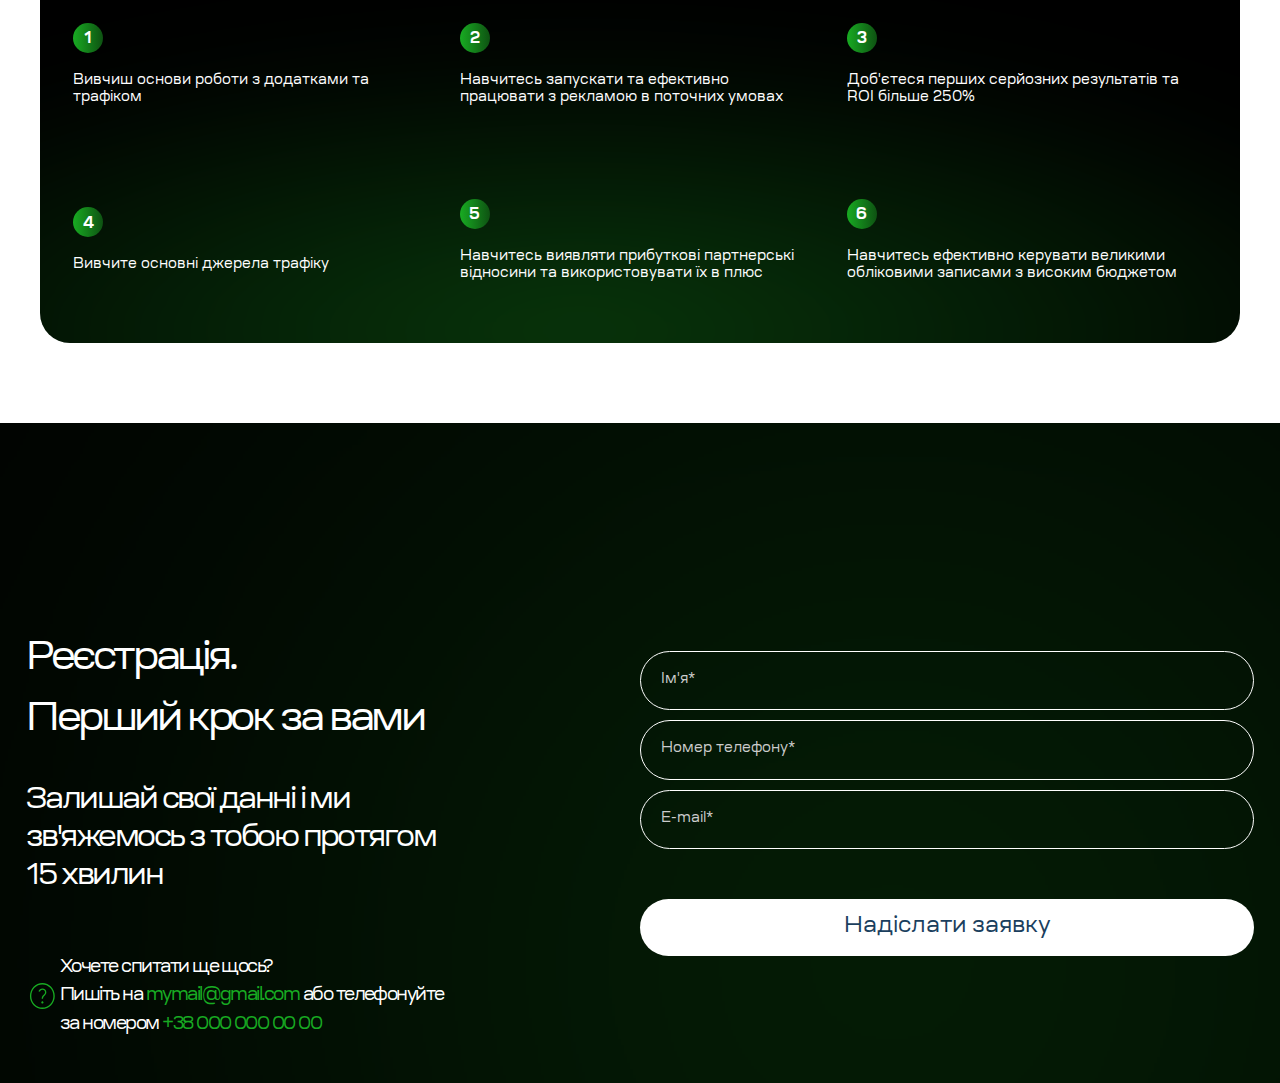
==== commit eaf94dd4: "Push project" ====
--- a/index.html
+++ b/index.html
@@ -95,12 +95,32 @@
                     заробляй незалежно від місцезнаходження.</p>
             </div>
             <div class="features__item-background">
-                <!--                <img src="./images/features_bg.png" alt="">-->
+                <img src="./images/features_bg.png" alt="">
             </div>
         </div>
         <div class="features__item features__item-big">
             <div class="features__icon">
-                <img src="./images/icon_rocket.svg" alt="Иконка собственного пути">
+                <svg width="88" height="88" viewBox="0 0 88 88" fill="none" xmlns="http://www.w3.org/2000/svg">
+                    <circle cx="44.5135" cy="44.2543" r="31.5" transform="rotate(-47.2458 44.5135 44.2543)"
+                            fill="url(#paint0_linear_655_43860)"/>
+                    <circle cx="44.5135" cy="44.2543" r="31.5" transform="rotate(-47.2458 44.5135 44.2543)"
+                            fill="url(#paint1_linear_655_43860)"/>
+                    <path fill-rule="evenodd" clip-rule="evenodd"
+                          d="M44.3023 29.0494H43.6977C42.529 29.0494 42.0513 28.9382 41.2791 29.0494C40.4627 29.1662 39.452 29.7035 38.8605 30.3361C38.2677 30.9702 37.7604 31.3944 37.6512 32.2662C37.5771 32.8599 37.6564 34.2676 37.6512 35.4829C35.0226 35.5761 33.9099 36.2394 32.814 37.4129C31.2904 39.0411 31 41.8198 31 47.0631C31 52.3065 31.2904 54.4418 32.814 56.07C34.3376 57.6982 36.3768 58 41.2791 58H46.7209C51.6232 58 53.6637 57.6996 55.186 56.07C56.7083 54.4404 57 52.3065 57 47.0631C57 41.8198 56.7096 39.0411 55.186 37.4129C54.0901 36.2394 52.9774 35.5747 50.3488 35.4829C50.3436 34.2663 50.4242 32.8585 50.3488 32.2662C50.2396 31.393 49.7323 30.9688 49.1395 30.3361C48.548 29.7021 47.5373 29.1662 46.7209 29.0494C45.9487 28.9382 45.4697 29.0494 44.3023 29.0494ZM47.9302 35.4829C47.9237 34.3052 47.9887 33.3809 47.9302 32.9095C47.8483 32.2685 48.0992 31.8036 47.9302 31.6228C47.7612 31.4421 47.3215 31.0671 46.7209 30.9795C46.0943 30.8905 45.5555 30.9795 44.3023 30.9795C43.0491 30.9795 41.907 30.8891 41.2791 30.9795C40.6798 31.0657 40.2388 31.4407 40.0698 31.6228C39.9008 31.805 40.1517 32.2685 40.0698 32.9095C40.0113 33.3823 40.075 34.3052 40.0698 35.4829C40.5794 35.4801 40.7071 35.482 41.2791 35.4829H46.7209C47.2947 35.4829 47.4224 35.481 47.9302 35.4829ZM44.3023 39.9863C44.5609 39.9863 44.7241 40.4341 44.907 40.6297C45.0898 40.8252 44.907 40.9964 44.907 41.273C46.3227 41.654 47.3256 42.8351 47.3256 44.4897C47.3256 44.7663 47.5084 44.9375 47.3256 45.1331C47.1427 45.3287 46.9795 45.7764 46.7209 45.7764C46.4623 45.7764 46.2991 45.3287 46.1163 45.1331C45.9334 44.9375 45.5116 44.7663 45.5116 44.4897C45.5116 43.9558 45.3735 43.203 44.3023 43.203C43.2311 43.203 42.4884 43.9558 42.4884 44.4897C42.4884 45.0237 43.2311 45.7764 44.3023 45.7764C46.1028 45.7764 47.3256 46.9673 47.3256 48.9932C47.3256 50.6478 46.3227 51.8275 44.907 52.2099C44.907 52.4865 45.0898 52.6577 44.907 52.8532C44.7241 53.0488 44.5609 53.4966 44.3023 53.4966C44.0437 53.4966 43.2759 53.0488 43.093 52.8532C42.9102 52.6577 43.093 52.4865 43.093 52.2099C41.6773 51.8289 40.6744 50.6478 40.6744 48.9932C40.6744 48.7166 40.4916 48.5454 40.6744 48.3498C40.8573 48.1542 41.0205 48.3498 41.2791 48.3498C41.5377 48.3498 41.7009 48.1542 41.8837 48.3498C42.0666 48.5454 42.4884 48.7166 42.4884 48.9932C42.4884 49.5271 43.2311 50.2799 44.3023 50.2799C45.3735 50.2799 45.5116 49.5271 45.5116 48.9932C45.5116 48.4592 45.3735 47.7065 44.3023 47.7065C42.5018 47.7065 40.6744 46.5156 40.6744 44.4897C40.6744 42.8351 41.6773 41.654 43.093 41.273C43.093 40.9964 42.9102 40.8252 43.093 40.6297C43.2759 40.4341 44.0437 39.9863 44.3023 39.9863Z"
+                          fill="white"/>
+                    <defs>
+                        <linearGradient id="paint0_linear_655_43860" x1="13.0135" y1="44.2543" x2="76.0135" y2="44.2543"
+                                        gradientUnits="userSpaceOnUse">
+                            <stop stop-color="#5BA7EA"/>
+                            <stop offset="1" stop-color="#21415D"/>
+                        </linearGradient>
+                        <linearGradient id="paint1_linear_655_43860" x1="13.0135" y1="44.2543" x2="76.0135" y2="44.2543"
+                                        gradientUnits="userSpaceOnUse">
+                            <stop stop-color="#18AB22"/>
+                            <stop offset="1" stop-color="#0E5212"/>
+                        </linearGradient>
+                    </defs>
+                </svg>
             </div>
             <div class="features__content">
                 <div class="features__item-title">У пошуку власного шляху</div>
@@ -118,7 +138,27 @@
         </div>
         <div class="features__item">
             <div class="features__icon">
-                <img src="./images/icon_fire.svg" alt="Иконка опыта">
+                <svg width="88" height="88" viewBox="0 0 88 88" fill="none" xmlns="http://www.w3.org/2000/svg">
+                    <circle cx="44.5135" cy="44.2543" r="31.5" transform="rotate(-47.2458 44.5135 44.2543)"
+                            fill="url(#paint0_linear_655_43860)"/>
+                    <circle cx="44.5135" cy="44.2543" r="31.5" transform="rotate(-47.2458 44.5135 44.2543)"
+                            fill="url(#paint1_linear_655_43860)"/>
+                    <path fill-rule="evenodd" clip-rule="evenodd"
+                          d="M44.3023 29.0494H43.6977C42.529 29.0494 42.0513 28.9382 41.2791 29.0494C40.4627 29.1662 39.452 29.7035 38.8605 30.3361C38.2677 30.9702 37.7604 31.3944 37.6512 32.2662C37.5771 32.8599 37.6564 34.2676 37.6512 35.4829C35.0226 35.5761 33.9099 36.2394 32.814 37.4129C31.2904 39.0411 31 41.8198 31 47.0631C31 52.3065 31.2904 54.4418 32.814 56.07C34.3376 57.6982 36.3768 58 41.2791 58H46.7209C51.6232 58 53.6637 57.6996 55.186 56.07C56.7083 54.4404 57 52.3065 57 47.0631C57 41.8198 56.7096 39.0411 55.186 37.4129C54.0901 36.2394 52.9774 35.5747 50.3488 35.4829C50.3436 34.2663 50.4242 32.8585 50.3488 32.2662C50.2396 31.393 49.7323 30.9688 49.1395 30.3361C48.548 29.7021 47.5373 29.1662 46.7209 29.0494C45.9487 28.9382 45.4697 29.0494 44.3023 29.0494ZM47.9302 35.4829C47.9237 34.3052 47.9887 33.3809 47.9302 32.9095C47.8483 32.2685 48.0992 31.8036 47.9302 31.6228C47.7612 31.4421 47.3215 31.0671 46.7209 30.9795C46.0943 30.8905 45.5555 30.9795 44.3023 30.9795C43.0491 30.9795 41.907 30.8891 41.2791 30.9795C40.6798 31.0657 40.2388 31.4407 40.0698 31.6228C39.9008 31.805 40.1517 32.2685 40.0698 32.9095C40.0113 33.3823 40.075 34.3052 40.0698 35.4829C40.5794 35.4801 40.7071 35.482 41.2791 35.4829H46.7209C47.2947 35.4829 47.4224 35.481 47.9302 35.4829ZM44.3023 39.9863C44.5609 39.9863 44.7241 40.4341 44.907 40.6297C45.0898 40.8252 44.907 40.9964 44.907 41.273C46.3227 41.654 47.3256 42.8351 47.3256 44.4897C47.3256 44.7663 47.5084 44.9375 47.3256 45.1331C47.1427 45.3287 46.9795 45.7764 46.7209 45.7764C46.4623 45.7764 46.2991 45.3287 46.1163 45.1331C45.9334 44.9375 45.5116 44.7663 45.5116 44.4897C45.5116 43.9558 45.3735 43.203 44.3023 43.203C43.2311 43.203 42.4884 43.9558 42.4884 44.4897C42.4884 45.0237 43.2311 45.7764 44.3023 45.7764C46.1028 45.7764 47.3256 46.9673 47.3256 48.9932C47.3256 50.6478 46.3227 51.8275 44.907 52.2099C44.907 52.4865 45.0898 52.6577 44.907 52.8532C44.7241 53.0488 44.5609 53.4966 44.3023 53.4966C44.0437 53.4966 43.2759 53.0488 43.093 52.8532C42.9102 52.6577 43.093 52.4865 43.093 52.2099C41.6773 51.8289 40.6744 50.6478 40.6744 48.9932C40.6744 48.7166 40.4916 48.5454 40.6744 48.3498C40.8573 48.1542 41.0205 48.3498 41.2791 48.3498C41.5377 48.3498 41.7009 48.1542 41.8837 48.3498C42.0666 48.5454 42.4884 48.7166 42.4884 48.9932C42.4884 49.5271 43.2311 50.2799 44.3023 50.2799C45.3735 50.2799 45.5116 49.5271 45.5116 48.9932C45.5116 48.4592 45.3735 47.7065 44.3023 47.7065C42.5018 47.7065 40.6744 46.5156 40.6744 44.4897C40.6744 42.8351 41.6773 41.654 43.093 41.273C43.093 40.9964 42.9102 40.8252 43.093 40.6297C43.2759 40.4341 44.0437 39.9863 44.3023 39.9863Z"
+                          fill="white"/>
+                    <defs>
+                        <linearGradient id="paint0_linear_655_43860" x1="13.0135" y1="44.2543" x2="76.0135" y2="44.2543"
+                                        gradientUnits="userSpaceOnUse">
+                            <stop stop-color="#5BA7EA"/>
+                            <stop offset="1" stop-color="#21415D"/>
+                        </linearGradient>
+                        <linearGradient id="paint1_linear_655_43860" x1="13.0135" y1="44.2543" x2="76.0135" y2="44.2543"
+                                        gradientUnits="userSpaceOnUse">
+                            <stop stop-color="#18AB22"/>
+                            <stop offset="1" stop-color="#0E5212"/>
+                        </linearGradient>
+                    </defs>
+                </svg>
             </div>
             <div class="features__content">
                 <div class="features__item-title">Є досвід в арбітражі</div>
@@ -191,20 +231,22 @@
     </div>
 </section>
 
-<section class="course-program">
-
-    <div class="wrap">
-        <div class="course-program__title">Програма курсу</div>
-        <!--    <div class="course-program__list"></div>-->
-        <div class="panel-group" id="accordion" role="tablist" aria-multiselectable="true">
-            <!-- Панель 1 -->
-            <div class="panel panel-default">
-                <div class="panel-heading" role="tab" id="headingOne">
-                    <div class="panel-title">
-                        <a class="panel-title-open-button d-md-none" role="button" data-toggle="collapse"
-                           data-parent="#accordion"
-                           href="#collapseOne"
-                           aria-expanded="false" aria-controls="collapseOne">
+
+<div class="course-price-wrap">
+    <section class="course-program">
+
+        <div class="wrap">
+            <div class="course-program__title">Програма курсу</div>
+            <!--    <div class="course-program__list"></div>-->
+            <div class="panel-group" id="accordion" role="tablist" aria-multiselectable="true">
+                <!-- Панель 1 -->
+                <div class="panel panel-default">
+                    <div class="panel-heading" role="tab" id="headingOne">
+                        <div class="panel-title">
+                            <a class="panel-title-open-button d-md-none" role="button" data-toggle="collapse"
+                               data-parent="#accordion"
+                               href="#collapseOne"
+                               aria-expanded="false" aria-controls="collapseOne">
                             <span>
                                 <svg width="30" height="30" viewBox="0 0 30 30" fill="none"
                                      xmlns="http://www.w3.org/2000/svg">
@@ -220,15 +262,16 @@
                                     </defs>
                                 </svg>
                             </span>
-                            <div class="panel-title-text">Введення в арбітраж трафіку</div>
-                            <svg class="open-icon" width="30" height="30" viewBox="0 0 30 30" fill="none"
-                                 xmlns="http://www.w3.org/2000/svg">
-                                <circle cx="15" cy="15" r="14.5" stroke="currentColor"/>
-                                <path d="M10.8327 13.3333L14.9993 17.5L19.166 13.3333" stroke="white" stroke-width="1.5"
-                                      stroke-linecap="round" stroke-linejoin="round"/>
-                            </svg>
-                        </a>
-                        <div class="panel-title-open-button d-none d-md-flex">
+                                <div class="panel-title-text">Введення в арбітраж трафіку</div>
+                                <svg class="open-icon" width="30" height="30" viewBox="0 0 30 30" fill="none"
+                                     xmlns="http://www.w3.org/2000/svg">
+                                    <circle cx="15" cy="15" r="14.5" stroke="currentColor"/>
+                                    <path d="M10.8327 13.3333L14.9993 17.5L19.166 13.3333" stroke="white"
+                                          stroke-width="1.5"
+                                          stroke-linecap="round" stroke-linejoin="round"/>
+                                </svg>
+                            </a>
+                            <div class="panel-title-open-button d-none d-md-flex">
                             <span>
                                 <svg width="30" height="30" viewBox="0 0 30 30" fill="none"
                                      xmlns="http://www.w3.org/2000/svg">
@@ -244,30 +287,30 @@
                                     </defs>
                                 </svg>
                             </span>
-                            <div class="panel-title-text">Модуль 1</div>
-                        </div>
-                    </div>
-                </div>
-                <div id="collapseOne" class="panel-collapse collapse" role="tabpanel" aria-labelledby="headingOne">
-                    <div class="panel-body">
-                        <div class="panel-body-title d-none d-md-block">
-                            Введення в арбітраж трафіку
-                        </div>
-                        <ul>
-                            <li>Вертикалі в арбітражі</li>
-                            <li>Класифікація вертикалей</li>
-                        </ul>
-                    </div>
-                </div>
-            </div>
-            <!-- Панель 2 -->
-            <div class="panel panel-default">
-                <div class="panel-heading" role="tab" id="headingTwo">
-                    <div class="panel-title">
-                        <a class="panel-title-open-button d-md-none" role="button" data-toggle="collapse"
-                           data-parent="#accordion"
-                           href="#collapseTwo"
-                           aria-expanded="false" aria-controls="collapseTwo">
+                                <div class="panel-title-text">Модуль 1</div>
+                            </div>
+                        </div>
+                    </div>
+                    <div id="collapseOne" class="panel-collapse collapse" role="tabpanel" aria-labelledby="headingOne">
+                        <div class="panel-body">
+                            <div class="panel-body-title d-none d-md-block">
+                                Введення в арбітраж трафіку
+                            </div>
+                            <ul>
+                                <li>Вертикалі в арбітражі</li>
+                                <li>Класифікація вертикалей</li>
+                            </ul>
+                        </div>
+                    </div>
+                </div>
+                <!-- Панель 2 -->
+                <div class="panel panel-default">
+                    <div class="panel-heading" role="tab" id="headingTwo">
+                        <div class="panel-title">
+                            <a class="panel-title-open-button d-md-none" role="button" data-toggle="collapse"
+                               data-parent="#accordion"
+                               href="#collapseTwo"
+                               aria-expanded="false" aria-controls="collapseTwo">
                             <span>
                                     <svg width="30" height="30" viewBox="0 0 30 30" fill="none"
                                          xmlns="http://www.w3.org/2000/svg">
@@ -276,15 +319,16 @@
                                     </svg>
 
                                 </span>
-                            <div class="panel-title-text">Вертикалі та їх особливості</div>
-                            <svg class="open-icon" width="30" height="30" viewBox="0 0 30 30" fill="none"
-                                 xmlns="http://www.w3.org/2000/svg">
-                                <circle cx="15" cy="15" r="14.5" stroke="currentColor"/>
-                                <path d="M10.8327 13.3333L14.9993 17.5L19.166 13.3333" stroke="white" stroke-width="1.5"
-                                      stroke-linecap="round" stroke-linejoin="round"/>
-                            </svg>
-                        </a>
-                        <div class="panel-title-open-button d-none d-md-flex">
+                                <div class="panel-title-text">Вертикалі та їх особливості</div>
+                                <svg class="open-icon" width="30" height="30" viewBox="0 0 30 30" fill="none"
+                                     xmlns="http://www.w3.org/2000/svg">
+                                    <circle cx="15" cy="15" r="14.5" stroke="currentColor"/>
+                                    <path d="M10.8327 13.3333L14.9993 17.5L19.166 13.3333" stroke="white"
+                                          stroke-width="1.5"
+                                          stroke-linecap="round" stroke-linejoin="round"/>
+                                </svg>
+                            </a>
+                            <div class="panel-title-open-button d-none d-md-flex">
                             <span>
                                     <svg width="30" height="30" viewBox="0 0 30 30" fill="none"
                                          xmlns="http://www.w3.org/2000/svg">
@@ -293,30 +337,30 @@
                                     </svg>
 
                                 </span>
-                            <div class="panel-title-text">Module 2</div>
-                        </div>
-                    </div>
-                </div>
-                <div id="collapseTwo" class="panel-collapse collapse" role="tabpanel" aria-labelledby="headingTwo">
-                    <div class="panel-body">
-                        <div class="panel-body-title d-none d-md-block">
-                            Основи арбітражу трафіку
-                        </div>
-                        <ul>
-                            <li>Вертикалі в арбітражі</li>
-                            <li>Класифікація вертикалей</li>
-                        </ul>
-                    </div>
-                </div>
-            </div>
-            <!-- Панель 3 -->
-            <div class="panel panel-default">
-                <div class="panel-heading" role="tab" id="headingThree">
-                    <div class="panel-title">
-                        <a class="panel-title-open-button d-md-none" role="button" data-toggle="collapse"
-                           data-parent="#accordion"
-                           href="#collapseThree"
-                           aria-expanded="false" aria-controls="collapseThree">
+                                <div class="panel-title-text">Module 2</div>
+                            </div>
+                        </div>
+                    </div>
+                    <div id="collapseTwo" class="panel-collapse collapse" role="tabpanel" aria-labelledby="headingTwo">
+                        <div class="panel-body">
+                            <div class="panel-body-title d-none d-md-block">
+                                Основи арбітражу трафіку
+                            </div>
+                            <ul>
+                                <li>Вертикалі в арбітражі</li>
+                                <li>Класифікація вертикалей</li>
+                            </ul>
+                        </div>
+                    </div>
+                </div>
+                <!-- Панель 3 -->
+                <div class="panel panel-default">
+                    <div class="panel-heading" role="tab" id="headingThree">
+                        <div class="panel-title">
+                            <a class="panel-title-open-button d-md-none" role="button" data-toggle="collapse"
+                               data-parent="#accordion"
+                               href="#collapseThree"
+                               aria-expanded="false" aria-controls="collapseThree">
                             <span>
                                 <svg width="30" height="30" viewBox="0 0 30 30" fill="none"
                                      xmlns="http://www.w3.org/2000/svg">
@@ -333,15 +377,16 @@
                                     </defs>
                                 </svg>
                             </span>
-                            <div class="panel-title-text">Інструменти для роботи з facebook</div>
-                            <svg class="open-icon" width="30" height="30" viewBox="0 0 30 30" fill="none"
-                                 xmlns="http://www.w3.org/2000/svg">
-                                <circle cx="15" cy="15" r="14.5" stroke="currentColor"/>
-                                <path d="M10.8327 13.3333L14.9993 17.5L19.166 13.3333" stroke="white" stroke-width="1.5"
-                                      stroke-linecap="round" stroke-linejoin="round"/>
-                            </svg>
-                        </a>
-                        <div class="panel-title-open-button d-none d-md-flex">
+                                <div class="panel-title-text">Інструменти для роботи з facebook</div>
+                                <svg class="open-icon" width="30" height="30" viewBox="0 0 30 30" fill="none"
+                                     xmlns="http://www.w3.org/2000/svg">
+                                    <circle cx="15" cy="15" r="14.5" stroke="currentColor"/>
+                                    <path d="M10.8327 13.3333L14.9993 17.5L19.166 13.3333" stroke="white"
+                                          stroke-width="1.5"
+                                          stroke-linecap="round" stroke-linejoin="round"/>
+                                </svg>
+                            </a>
+                            <div class="panel-title-open-button d-none d-md-flex">
                             <span>
                                 <svg width="30" height="30" viewBox="0 0 30 30" fill="none"
                                      xmlns="http://www.w3.org/2000/svg">
@@ -358,31 +403,32 @@
                                     </defs>
                                 </svg>
                             </span>
-                            <div class="panel-title-text">Module 3</div>
-                        </div>
-
-                    </div>
-                </div>
-                <div id="collapseThree" class="panel-collapse collapse" role="tabpanel" aria-labelledby="headingThree">
-                    <div class="panel-body">
-                        <div class="panel-body-title">
-                            Робота з акаунтами та налаштування компаній
-                        </div>
-                        <ul>
-                            <li>Трекінг системи</li>
-                            <li>Оцінка ефективності</li>
-                        </ul>
-                    </div>
-                </div>
-            </div>
-            <!-- Панель 4 -->
-            <div class="panel panel-default">
-                <div class="panel-heading" role="tab" id="headingFour">
-                    <div class="panel-title">
-                        <a class="panel-title-open-button d-md-none" role="button" data-toggle="collapse"
-                           data-parent="#accordion"
-                           href="#collapseFour"
-                           aria-expanded="false" aria-controls="collapseFour">
+                                <div class="panel-title-text">Module 3</div>
+                            </div>
+
+                        </div>
+                    </div>
+                    <div id="collapseThree" class="panel-collapse collapse" role="tabpanel"
+                         aria-labelledby="headingThree">
+                        <div class="panel-body">
+                            <div class="panel-body-title">
+                                Робота з акаунтами та налаштування компаній
+                            </div>
+                            <ul>
+                                <li>Трекінг системи</li>
+                                <li>Оцінка ефективності</li>
+                            </ul>
+                        </div>
+                    </div>
+                </div>
+                <!-- Панель 4 -->
+                <div class="panel panel-default">
+                    <div class="panel-heading" role="tab" id="headingFour">
+                        <div class="panel-title">
+                            <a class="panel-title-open-button d-md-none" role="button" data-toggle="collapse"
+                               data-parent="#accordion"
+                               href="#collapseFour"
+                               aria-expanded="false" aria-controls="collapseFour">
                                 <span>
                                     <svg width="30" height="30" viewBox="0 0 30 30" fill="none"
                                          xmlns="http://www.w3.org/2000/svg">
@@ -400,16 +446,17 @@
                                           fill="#18AB22"/>
                                     </svg>
                                 </span>
-                            <div class="panel-title-text">Работа з акаунтами</div>
-                            <svg class="open-icon" width="30" height="30" viewBox="0 0 30 30" fill="none"
-                                 xmlns="http://www.w3.org/2000/svg">
-                                <circle cx="15" cy="15" r="14.5" stroke="currentColor"/>
-                                <path d="M10.8327 13.3333L14.9993 17.5L19.166 13.3333" stroke="white" stroke-width="1.5"
-                                      stroke-linecap="round" stroke-linejoin="round"/>
-                            </svg>
-
-                        </a>
-                        <div class="panel-title-open-button d-none d-md-flex">
+                                <div class="panel-title-text">Работа з акаунтами</div>
+                                <svg class="open-icon" width="30" height="30" viewBox="0 0 30 30" fill="none"
+                                     xmlns="http://www.w3.org/2000/svg">
+                                    <circle cx="15" cy="15" r="14.5" stroke="currentColor"/>
+                                    <path d="M10.8327 13.3333L14.9993 17.5L19.166 13.3333" stroke="white"
+                                          stroke-width="1.5"
+                                          stroke-linecap="round" stroke-linejoin="round"/>
+                                </svg>
+
+                            </a>
+                            <div class="panel-title-open-button d-none d-md-flex">
                             <span>
                                 <svg width="30" height="30" viewBox="0 0 30 30" fill="none"
                                      xmlns="http://www.w3.org/2000/svg">
@@ -427,32 +474,33 @@
                               fill="#18AB22"/>
                         </svg>
                             </span>
-                            <div class="panel-title-text">Module 4</div>
-                        </div>
-                    </div>
-                </div>
-
-
-                <div id="collapseFour" class="panel-collapse collapse" role="tabpanel" aria-labelledby="headingFour">
-                    <div class="panel-body">
-                        <div class="panel-body-title">
-                            Стоврення та оптимізація зв`язок
-                        </div>
-                        <ul>
-                            <li>Етапи підготовки</li>
-                            <li>Аналіз ринку</li>
-                        </ul>
-                    </div>
-                </div>
-            </div>
-            <!-- Панель 5 -->
-            <div class="panel panel-default">
-                <div class="panel-heading" role="tab" id="headingFive">
-                    <div class="panel-title">
-                        <a class="panel-title-open-button d-md-none" role="button" data-toggle="collapse"
-                           data-parent="#accordion"
-                           href="#collapseFive"
-                           aria-expanded="false" aria-controls="collapseFive">
+                                <div class="panel-title-text">Module 4</div>
+                            </div>
+                        </div>
+                    </div>
+
+
+                    <div id="collapseFour" class="panel-collapse collapse" role="tabpanel"
+                         aria-labelledby="headingFour">
+                        <div class="panel-body">
+                            <div class="panel-body-title">
+                                Стоврення та оптимізація зв`язок
+                            </div>
+                            <ul>
+                                <li>Етапи підготовки</li>
+                                <li>Аналіз ринку</li>
+                            </ul>
+                        </div>
+                    </div>
+                </div>
+                <!-- Панель 5 -->
+                <div class="panel panel-default">
+                    <div class="panel-heading" role="tab" id="headingFive">
+                        <div class="panel-title">
+                            <a class="panel-title-open-button d-md-none" role="button" data-toggle="collapse"
+                               data-parent="#accordion"
+                               href="#collapseFive"
+                               aria-expanded="false" aria-controls="collapseFive">
                     <span>
                         <svg width="30" height="30" viewBox="0 0 30 30" fill="none" xmlns="http://www.w3.org/2000/svg">
     <path d="M26.4712 6.92902C27.8118 6.92902 28.9024 5.84129 28.9024 4.50424C28.9024 3.16361 27.8117 2.07324 26.4712 2.07324C25.1344 2.07324 24.0467 3.16367 24.0467 4.50424C24.0467 5.15064 24.3025 5.73728 24.7162 6.1724L20.3495 10.6367C19.9267 10.2816 19.3824 10.0668 18.7884 10.0668C18.2278 10.0668 17.7123 10.2604 17.3012 10.5821L13.5972 6.87805C13.9025 6.47275 14.0858 5.97107 14.0858 5.42633C14.0858 4.0857 12.9954 2.99504 11.6548 2.99504C10.318 2.99504 9.23029 4.08576 9.23029 5.42633C9.23029 5.96674 9.41023 6.46473 9.71035 6.86832L5.01014 11.5687C4.59846 11.2487 4.08307 11.0561 3.52244 11.0561C2.18539 11.0561 1.09766 12.1468 1.09766 13.4874C1.09766 14.8241 2.18539 15.9119 3.52244 15.9119C4.86307 15.9119 5.95344 14.8241 5.95344 13.4874C5.95344 12.9254 5.76002 12.4088 5.43869 11.9966L10.1279 7.30725C10.5451 7.64656 11.0763 7.85082 11.6547 7.85082C12.2306 7.85082 12.7597 7.64908 13.1766 7.31404L16.874 11.0114C16.5555 11.4229 16.3638 11.9377 16.3638 12.4978C16.3638 13.8348 17.4515 14.9226 18.7883 14.9226C20.1289 14.9226 21.2196 13.8348 21.2196 12.4978C21.2196 11.9694 21.0482 11.4812 20.7608 11.082L25.1869 6.55713C25.5599 6.79139 25.9993 6.92902 26.4712 6.92902ZM26.4712 2.67893C27.4779 2.67893 28.2968 3.49783 28.2968 4.50424C28.2968 5.50742 27.4779 6.32334 26.4712 6.32334C25.4683 6.32334 24.6523 5.50736 24.6523 4.50424C24.6523 3.49783 25.4683 2.67893 26.4712 2.67893ZM3.52244 15.3062C2.51926 15.3062 1.70334 14.4903 1.70334 13.4874C1.70334 12.4807 2.51932 11.6618 3.52244 11.6618C4.52885 11.6618 5.34775 12.4807 5.34775 13.4874C5.34775 14.4903 4.52885 15.3062 3.52244 15.3062ZM9.83598 5.42639C9.83598 4.41969 10.652 3.60078 11.6548 3.60078C12.6612 3.60078 13.4801 4.41969 13.4801 5.42639C13.4801 6.42928 12.6612 7.24519 11.6548 7.24519C10.6519 7.24519 9.83598 6.42922 9.83598 5.42639ZM18.7883 14.317C17.7855 14.317 16.9695 13.501 16.9695 12.4979C16.9695 11.4915 17.7855 10.6726 18.7883 10.6726C19.795 10.6726 20.6139 11.4915 20.6139 12.4979C20.6139 13.501 19.795 14.317 18.7883 14.317Z"
@@ -462,15 +510,16 @@
     </svg>
 
                     </span>
-                            <div class="panel-title-text">Спай - сервіси та аналітика</div>
-                            <svg class="open-icon" width="30" height="30" viewBox="0 0 30 30" fill="none"
-                                 xmlns="http://www.w3.org/2000/svg">
-                                <circle cx="15" cy="15" r="14.5" stroke="currentColor"/>
-                                <path d="M10.8327 13.3333L14.9993 17.5L19.166 13.3333" stroke="white" stroke-width="1.5"
-                                      stroke-linecap="round" stroke-linejoin="round"/>
-                            </svg>
-                        </a>
-                        <div class="panel-title-open-button d-none d-md-flex">
+                                <div class="panel-title-text">Спай - сервіси та аналітика</div>
+                                <svg class="open-icon" width="30" height="30" viewBox="0 0 30 30" fill="none"
+                                     xmlns="http://www.w3.org/2000/svg">
+                                    <circle cx="15" cy="15" r="14.5" stroke="currentColor"/>
+                                    <path d="M10.8327 13.3333L14.9993 17.5L19.166 13.3333" stroke="white"
+                                          stroke-width="1.5"
+                                          stroke-linecap="round" stroke-linejoin="round"/>
+                                </svg>
+                            </a>
+                            <div class="panel-title-open-button d-none d-md-flex">
                              <span>
                                 <svg width="30" height="30" viewBox="0 0 30 30" fill="none"
                                      xmlns="http://www.w3.org/2000/svg">
@@ -480,30 +529,31 @@
           fill="#18AB22"/>
     </svg>
                             </span>
-                            <div class="panel-title-text">Module 5</div>
-                        </div>
-                    </div>
-                </div>
-                <div id="collapseFive" class="panel-collapse collapse" role="tabpanel" aria-labelledby="headingFive">
-                    <div class="panel-body">
-                        <div class="panel-body-title">
-                            Запуск та масштабування компаній
-                        </div>
-                        <ul>
-                            <li>Аналіз показників</li>
-                            <li>Оптимізація кампаній</li>
-                        </ul>
-                    </div>
-                </div>
-            </div>
-            <!-- Панель 6 -->
-            <div class="panel panel-default">
-                <div class="panel-heading" role="tab" id="headingSix">
-                    <div class="panel-title">
-                        <a class="panel-title-open-button d-md-none" role="button" data-toggle="collapse"
-                           data-parent="#accordion"
-                           href="#collapseSix"
-                           aria-expanded="false" aria-controls="collapseSix">
+                                <div class="panel-title-text">Module 5</div>
+                            </div>
+                        </div>
+                    </div>
+                    <div id="collapseFive" class="panel-collapse collapse" role="tabpanel"
+                         aria-labelledby="headingFive">
+                        <div class="panel-body">
+                            <div class="panel-body-title">
+                                Запуск та масштабування компаній
+                            </div>
+                            <ul>
+                                <li>Аналіз показників</li>
+                                <li>Оптимізація кампаній</li>
+                            </ul>
+                        </div>
+                    </div>
+                </div>
+                <!-- Панель 6 -->
+                <div class="panel panel-default">
+                    <div class="panel-heading" role="tab" id="headingSix">
+                        <div class="panel-title">
+                            <a class="panel-title-open-button d-md-none" role="button" data-toggle="collapse"
+                               data-parent="#accordion"
+                               href="#collapseSix"
+                               aria-expanded="false" aria-controls="collapseSix">
                                 <span>
                                     <svg width="30" height="30" viewBox="0 0 30 30" fill="none"
                                          xmlns="http://www.w3.org/2000/svg">
@@ -531,15 +581,16 @@
                 <path d="M6.9668 18.8901H11.3994" stroke="#18AB22" stroke-width="0.925165" stroke-miterlimit="10"/>
                 </svg>
                                 </span>
-                            <div class="panel-title-text">Підбиваємо підсумки курсу</div>
-                            <svg class="open-icon" width="30" height="30" viewBox="0 0 30 30" fill="none"
-                                 xmlns="http://www.w3.org/2000/svg">
-                                <circle cx="15" cy="15" r="14.5" stroke="currentColor"/>
-                                <path d="M10.8327 13.3333L14.9993 17.5L19.166 13.3333" stroke="white" stroke-width="1.5"
-                                      stroke-linecap="round" stroke-linejoin="round"/>
-                            </svg>
-                        </a>
-                        <div class="panel-title-open-button d-none d-md-flex">
+                                <div class="panel-title-text">Підбиваємо підсумки курсу</div>
+                                <svg class="open-icon" width="30" height="30" viewBox="0 0 30 30" fill="none"
+                                     xmlns="http://www.w3.org/2000/svg">
+                                    <circle cx="15" cy="15" r="14.5" stroke="currentColor"/>
+                                    <path d="M10.8327 13.3333L14.9993 17.5L19.166 13.3333" stroke="white"
+                                          stroke-width="1.5"
+                                          stroke-linecap="round" stroke-linejoin="round"/>
+                                </svg>
+                            </a>
+                            <div class="panel-title-open-button d-none d-md-flex">
                            <span>
                                 <svg width="30" height="30" viewBox="0 0 30 30" fill="none"
                                      xmlns="http://www.w3.org/2000/svg">
@@ -567,29 +618,29 @@
             <path d="M6.9668 18.8901H11.3994" stroke="#18AB22" stroke-width="0.925165" stroke-miterlimit="10"/>
             </svg>
                             </span>
-                            <div class="panel-title-text">Module 6</div>
-                        </div>
-                    </div>
-                </div>
-                <div id="collapseSix" class="panel-collapse collapse" role="tabpanel" aria-labelledby="headingSix">
-                    <div class="panel-body">
-                        <div class="panel-body-title">
-                            Підбиваємо підсумки курсу
-                        </div>
-                        <ul>
-                            <li>Рекомендації з запуску</li>
-                            <li>Поради з оптимізації</li>
-                        </ul>
-                    </div>
-                </div>
-            </div>
-        </div>
-
-        <!-- Панель 7 big one open -->
-        <div class="panel panel-default panel-big ">
-            <div class="panel-heading">
-                <div class="panel-title">
-                    <div class="panel-title-content-big">
+                                <div class="panel-title-text">Module 6</div>
+                            </div>
+                        </div>
+                    </div>
+                    <div id="collapseSix" class="panel-collapse collapse" role="tabpanel" aria-labelledby="headingSix">
+                        <div class="panel-body">
+                            <div class="panel-body-title">
+                                Підбиваємо підсумки курсу
+                            </div>
+                            <ul>
+                                <li>Рекомендації з запуску</li>
+                                <li>Поради з оптимізації</li>
+                            </ul>
+                        </div>
+                    </div>
+                </div>
+            </div>
+
+            <!-- Панель 7 big one open -->
+            <div class="panel panel-default panel-big ">
+                <div class="panel-heading">
+                    <div class="panel-title">
+                        <div class="panel-title-content-big">
                     <span>
                         <svg width="36" height="36" viewBox="0 0 36 36" fill="none" xmlns="http://www.w3.org/2000/svg">
                             <path d="M27.587 23.8301C27.2927 23.7692 26.9903 23.7376 26.6781 23.7376C26.2889 23.7376 25.9144 23.7863 25.5552 23.8779C24.5668 24.1309 23.7114 24.7081 23.1049 25.4922C22.749 25.2481 22.3509 25.06 21.926 24.9425C21.5863 24.8484 21.2304 24.7981 20.8598 24.7981C20.7398 24.7981 20.6215 24.803 20.5055 24.8144C20.242 23.993 19.5869 23.3476 18.7591 23.0987V19.605H17.2429V23.0987C16.415 23.3476 15.7599 23.993 15.4964 24.8144C15.3788 24.803 15.2613 24.7981 15.1413 24.7981C14.7715 24.7973 14.4156 24.8468 14.0759 24.9417C13.651 25.06 13.2529 25.2481 12.8962 25.4922C12.2913 24.709 11.4351 24.1301 10.4467 23.8787C10.0884 23.7863 9.71216 23.7376 9.32459 23.7376C9.01244 23.7376 8.70838 23.7692 8.41406 23.8301"
@@ -600,32 +651,32 @@
                                   fill="#18AB22"/>
                         </svg>
                     </span>
-                        <span class="panel-title-content-big-title-second">ПРАКТИКА</span>
-                    </div>
-                </div>
-            </div>
-            <div class="panel-collapse collapse in panel-body panel-body-big">
-                <!--                <div class="panel-body panel-body-big">-->
-                <div class="panel-title-big">В рамках місяця ти отримаєш інструментарій для запуску</div>
-                <ul>
-                    <li>Розбір рекламних кампаній учасників</li>
-                    <li>Робота над покращенням конверсій</li>
-                </ul>
-                <!--                </div>-->
-            </div>
-        </div>
-    </div>
-</section>
-
-<section class="pricing">
-    <div class="pricing__title">Тарифи</div>
-
-    <div class="pricing__plans-wrap">
-        <div class="pricing__plan pricing__plan--standard">
-            <div class="plan">
-                <div class="plan__title">STANDART</div>
-                <ul class="plan__features">
-                    <li class="plan__feature">
+                            <span class="panel-title-content-big-title-second">ПРАКТИКА</span>
+                        </div>
+                    </div>
+                </div>
+                <div class="panel-collapse collapse in panel-body panel-body-big">
+                    <!--                <div class="panel-body panel-body-big">-->
+                    <div class="panel-title-big">В рамках місяця ти отримаєш інструментарій для запуску</div>
+                    <ul>
+                        <li>Розбір рекламних кампаній учасників</li>
+                        <li>Робота над покращенням конверсій</li>
+                    </ul>
+                    <!--                </div>-->
+                </div>
+            </div>
+        </div>
+    </section>
+
+    <section class="pricing">
+        <div class="pricing__title">Тарифи</div>
+
+        <div class="pricing__plans-wrap">
+            <div class="pricing__plan pricing__plan--standard">
+                <div class="plan">
+                    <div class="plan__title">STANDART</div>
+                    <ul class="plan__features">
+                        <li class="plan__feature">
                             <span class="plan__feature-icon">
                                 <svg width="20" height="20" viewBox="0 0 20 20" fill="none"
                                      xmlns="http://www.w3.org/2000/svg">
@@ -635,9 +686,9 @@
                                           stroke-linecap="round" stroke-linejoin="round"/>
                                 </svg>
                             </span>
-                        <span>6 модулів навчання</span>
-                    </li>
-                    <li class="plan__feature">
+                            <span>6 модулів навчання</span>
+                        </li>
+                        <li class="plan__feature">
             <span class="plan__feature-icon">
                 <svg width="20" height="20" viewBox="0 0 20 20" fill="none" xmlns="http://www.w3.org/2000/svg">
                     <circle cx="9.6" cy="9.95986" r="9.6" fill="#4B4A4A" fill-opacity="0.22"/>
@@ -645,9 +696,9 @@
                           stroke-linecap="round" stroke-linejoin="round"/>
                 </svg>
             </span>
-                        <span>Чат у Telegram для учасників команди з кураторами курсу</span>
-                    </li>
-                    <li class="plan__feature">
+                            <span>Чат у Telegram для учасників команди з кураторами курсу</span>
+                        </li>
+                        <li class="plan__feature">
             <span class="plan__feature-icon">
                 <svg width="20" height="20" viewBox="0 0 20 20" fill="none" xmlns="http://www.w3.org/2000/svg">
                     <circle cx="9.6" cy="9.95986" r="9.6" fill="#4B4A4A" fill-opacity="0.22"/>
@@ -655,9 +706,9 @@
                           stroke-linecap="round" stroke-linejoin="round"/>
                 </svg>
             </span>
-                        <span>Персональний зворотний зв'язок від куратора щодо домашніх завдань</span>
-                    </li>
-                    <li class="plan__feature">
+                            <span>Персональний зворотний зв'язок від куратора щодо домашніх завдань</span>
+                        </li>
+                        <li class="plan__feature">
             <span class="plan__feature-icon">
                 <svg width="20" height="20" viewBox="0 0 20 20" fill="none" xmlns="http://www.w3.org/2000/svg">
                     <circle cx="9.6" cy="9.95986" r="9.6" fill="#4B4A4A" fill-opacity="0.22"/>
@@ -665,9 +716,9 @@
                           stroke-linecap="round" stroke-linejoin="round"/>
                 </svg>
             </span>
-                        <span>Закриті додаткові матеріали від тімлідів компанії</span>
-                    </li>
-                    <li class="plan__feature">
+                            <span>Закриті додаткові матеріали від тімлідів компанії</span>
+                        </li>
+                        <li class="plan__feature">
             <span class="plan__feature-icon">
                 <svg width="20" height="20" viewBox="0 0 20 20" fill="none" xmlns="http://www.w3.org/2000/svg">
                     <circle cx="9.6" cy="9.95986" r="9.6" fill="#4B4A4A" fill-opacity="0.22"/>
@@ -675,9 +726,9 @@
                           stroke-linecap="round" stroke-linejoin="round"/>
                 </svg>
             </span>
-                        <span>Навчання необхідним сервісам у будь-якій ніші трафіку — від iGaming до товарки</span>
-                    </li>
-                    <li class="plan__feature">
+                            <span>Навчання необхідним сервісам у будь-якій ніші трафіку — від iGaming до товарки</span>
+                        </li>
+                        <li class="plan__feature">
             <span class="plan__feature-icon">
                 <svg width="20" height="20" viewBox="0 0 20 20" fill="none" xmlns="http://www.w3.org/2000/svg">
                     <circle cx="9.6" cy="9.95986" r="9.6" fill="#4B4A4A" fill-opacity="0.22"/>
@@ -685,9 +736,9 @@
                           stroke-linecap="round" stroke-linejoin="round"/>
                 </svg>
             </span>
-                        <span>Навчання та практика пліч-о-пліч з практикуючими фахівцями Lead Panda</span>
-                    </li>
-                    <li class="plan__feature">
+                            <span>Навчання та практика пліч-о-пліч з практикуючими фахівцями Lead Panda</span>
+                        </li>
+                        <li class="plan__feature">
             <span class="plan__feature-icon">
                 <svg width="20" height="20" viewBox="0 0 20 20" fill="none" xmlns="http://www.w3.org/2000/svg">
                     <circle cx="9.6" cy="9.95986" r="9.6" fill="#4B4A4A" fill-opacity="0.22"/>
@@ -695,9 +746,9 @@
                           stroke-linecap="round" stroke-linejoin="round"/>
                 </svg>
             </span>
-                        <span>Доступ до QA сесії з практикуючими медіабаєрами</span>
-                    </li>
-                    <li class="plan__feature">
+                            <span>Доступ до QA сесії з практикуючими медіабаєрами</span>
+                        </li>
+                        <li class="plan__feature">
             <span class="plan__feature-icon">
                 <svg width="20" height="20" viewBox="0 0 20 20" fill="none" xmlns="http://www.w3.org/2000/svg">
                     <circle cx="9.6" cy="9.95986" r="9.6" fill="#4B4A4A" fill-opacity="0.22"/>
@@ -705,9 +756,9 @@
                           stroke-linecap="round" stroke-linejoin="round"/>
                 </svg>
             </span>
-                        <span>Практична частина навчання на реальних запусках</span>
-                    </li>
-                    <li class="plan__feature">
+                            <span>Практична частина навчання на реальних запусках</span>
+                        </li>
+                        <li class="plan__feature">
             <span class="plan__feature-icon">
                 <svg width="20" height="20" viewBox="0 0 20 20" fill="none" xmlns="http://www.w3.org/2000/svg">
                     <circle cx="9.6" cy="9.95986" r="9.6" fill="#4B4A4A" fill-opacity="0.22"/>
@@ -715,9 +766,9 @@
                           stroke-linecap="round" stroke-linejoin="round"/>
                 </svg>
             </span>
-                        <span>Пакет розхідних матеріалів необхідних для початку роботи</span>
-                    </li>
-                    <li class="plan__feature">
+                            <span>Пакет розхідних матеріалів необхідних для початку роботи</span>
+                        </li>
+                        <li class="plan__feature">
             <span class="plan__feature-icon">
                 <svg width="20" height="20" viewBox="0 0 20 20" fill="none" xmlns="http://www.w3.org/2000/svg">
                     <circle cx="9.6" cy="9.95986" r="9.6" fill="#4B4A4A" fill-opacity="0.22"/>
@@ -725,9 +776,9 @@
                           stroke-linecap="round" stroke-linejoin="round"/>
                 </svg>
             </span>
-                        <span>Можливість потрапити до нашої команди</span>
-                    </li>
-                    <li class="plan__feature">
+                            <span>Можливість потрапити до нашої команди</span>
+                        </li>
+                        <li class="plan__feature">
             <span class="plan__feature-icon">
                 <svg width="20" height="20" viewBox="0 0 20 20" fill="none" xmlns="http://www.w3.org/2000/svg">
                     <circle cx="9.6" cy="9.95986" r="9.6" fill="#4B4A4A" fill-opacity="0.22"/>
@@ -735,9 +786,9 @@
                           stroke-linecap="round" stroke-linejoin="round"/>
                 </svg>
             </span>
-                        <span>Підбірка перевірених шопів та агентів</span>
-                    </li>
-                    <li class="plan__feature">
+                            <span>Підбірка перевірених шопів та агентів</span>
+                        </li>
+                        <li class="plan__feature">
             <span class="plan__feature-icon">
                 <svg width="20" height="20" viewBox="0 0 20 20" fill="none" xmlns="http://www.w3.org/2000/svg">
                     <circle cx="9.6" cy="9.95986" r="9.6" fill="#4B4A4A" fill-opacity="0.22"/>
@@ -745,9 +796,9 @@
                           stroke-linecap="round" stroke-linejoin="round"/>
                 </svg>
             </span>
-                        <span>Закритий список корисних ресурсів від нашої команди арбітражників</span>
-                    </li>
-                    <li class="plan__feature">
+                            <span>Закритий список корисних ресурсів від нашої команди арбітражників</span>
+                        </li>
+                        <li class="plan__feature">
             <span class="plan__feature-icon">
                 <svg width="20" height="20" viewBox="0 0 20 20" fill="none" xmlns="http://www.w3.org/2000/svg">
                     <circle cx="9.6" cy="9.95986" r="9.6" fill="#4B4A4A" fill-opacity="0.22"/>
@@ -755,27 +806,27 @@
                           stroke-linecap="round" stroke-linejoin="round"/>
                 </svg>
             </span>
-                        <span>Диплом від Lead Panda Academy</span>
-                    </li>
-                </ul>
-                <div class="plan__price">$550</div>
-                <button class="plan__cta">
+                            <span>Диплом від Lead Panda Academy</span>
+                        </li>
+                    </ul>
+                    <div class="plan__price">$550</div>
+                    <button class="plan__cta">
                     <span class="plan__cta-text">
                         Записатись на курс
                     </span>
-                    <svg width="28" height="29" viewBox="0 0 28 29" fill="none" xmlns="http://www.w3.org/2000/svg">
-                        <path d="M14.8562 11.7667L8.05025 11.148V9.91052H17.9497V19.81H16.7123L16.0936 13.0041L8.66897 20.4287L7.43153 19.1913L14.8562 11.7667Z"
-                              fill="#010101"/>
-                    </svg>
-                </button>
-            </div>
-        </div>
-
-        <div class="pricing__plan pricing__plan--pro">
-            <div class="plan plan-pro">
-                <div class="plan__title">PRO</div>
-                <ul class="plan__features">
-                    <li class="plan__feature">
+                        <svg width="28" height="29" viewBox="0 0 28 29" fill="none" xmlns="http://www.w3.org/2000/svg">
+                            <path d="M14.8562 11.7667L8.05025 11.148V9.91052H17.9497V19.81H16.7123L16.0936 13.0041L8.66897 20.4287L7.43153 19.1913L14.8562 11.7667Z"
+                                  fill="#010101"/>
+                        </svg>
+                    </button>
+                </div>
+            </div>
+
+            <div class="pricing__plan pricing__plan--pro">
+                <div class="plan plan-pro">
+                    <div class="plan__title">PRO</div>
+                    <ul class="plan__features">
+                        <li class="plan__feature">
                                 <span class="plan__feature-icon">
                                     <svg width="20" height="20" viewBox="0 0 20 20" fill="none"
                                          xmlns="http://www.w3.org/2000/svg">
@@ -785,9 +836,9 @@
                                               stroke-linecap="round" stroke-linejoin="round"/>
                                     </svg>
                                 </span>
-                        <span>6 модулів навчання</span>
-                    </li>
-                    <li class="plan__feature">
+                            <span>6 модулів навчання</span>
+                        </li>
+                        <li class="plan__feature">
                                 <span class="plan__feature-icon">
                                     <svg width="20" height="20" viewBox="0 0 20 20" fill="none"
                                          xmlns="http://www.w3.org/2000/svg">
@@ -797,9 +848,9 @@
                                               stroke-linecap="round" stroke-linejoin="round"/>
                                     </svg>
                                 </span>
-                        <span>Чат у Telegram для учасників команди з кураторами курсу</span>
-                    </li>
-                    <li class="plan__feature">
+                            <span>Чат у Telegram для учасників команди з кураторами курсу</span>
+                        </li>
+                        <li class="plan__feature">
                                 <span class="plan__feature-icon">
                                     <svg width="20" height="20" viewBox="0 0 20 20" fill="none"
                                          xmlns="http://www.w3.org/2000/svg">
@@ -809,9 +860,9 @@
                                               stroke-linecap="round" stroke-linejoin="round"/>
                                     </svg>
                                 </span>
-                        <span>Персональний зворотний зв'язок від куратора щодо домашніх завдань</span>
-                    </li>
-                    <li class="plan__feature">
+                            <span>Персональний зворотний зв'язок від куратора щодо домашніх завдань</span>
+                        </li>
+                        <li class="plan__feature">
                                 <span class="plan__feature-icon">
                                     <svg width="20" height="20" viewBox="0 0 20 20" fill="none"
                                          xmlns="http://www.w3.org/2000/svg">
@@ -821,9 +872,9 @@
                                               stroke-linecap="round" stroke-linejoin="round"/>
                                     </svg>
                                 </span>
-                        <span>Закриті додаткові матеріали від тімлідів компанії</span>
-                    </li>
-                    <li class="plan__feature">
+                            <span>Закриті додаткові матеріали від тімлідів компанії</span>
+                        </li>
+                        <li class="plan__feature">
                                 <span class="plan__feature-icon">
                                     <svg width="20" height="20" viewBox="0 0 20 20" fill="none"
                                          xmlns="http://www.w3.org/2000/svg">
@@ -833,9 +884,9 @@
                                               stroke-linecap="round" stroke-linejoin="round"/>
                                     </svg>
                                 </span>
-                        <span>Навчання необхідним сервісам у будь-якій ніші трафіку — від iGaming до товарки</span>
-                    </li>
-                    <li class="plan__feature">
+                            <span>Навчання необхідним сервісам у будь-якій ніші трафіку — від iGaming до товарки</span>
+                        </li>
+                        <li class="plan__feature">
                                 <span class="plan__feature-icon">
                                     <svg width="20" height="20" viewBox="0 0 20 20" fill="none"
                                          xmlns="http://www.w3.org/2000/svg">
@@ -845,9 +896,9 @@
                                               stroke-linecap="round" stroke-linejoin="round"/>
                                     </svg>
                                 </span>
-                        <span>Навчання та практика пліч-о-пліч з практикуючими фахівцями Lead Panda</span>
-                    </li>
-                    <li class="plan__feature">
+                            <span>Навчання та практика пліч-о-пліч з практикуючими фахівцями Lead Panda</span>
+                        </li>
+                        <li class="plan__feature">
                                 <span class="plan__feature-icon">
                                     <svg width="20" height="20" viewBox="0 0 20 20" fill="none"
                                          xmlns="http://www.w3.org/2000/svg">
@@ -857,9 +908,9 @@
                                               stroke-linecap="round" stroke-linejoin="round"/>
                                     </svg>
                                 </span>
-                        <span>Доступ до QA сесії з практикуючими медіабаєрами</span>
-                    </li>
-                    <li class="plan__feature">
+                            <span>Доступ до QA сесії з практикуючими медіабаєрами</span>
+                        </li>
+                        <li class="plan__feature">
                                 <span class="plan__feature-icon">
                                     <svg width="20" height="20" viewBox="0 0 20 20" fill="none"
                                          xmlns="http://www.w3.org/2000/svg">
@@ -869,9 +920,9 @@
                                               stroke-linecap="round" stroke-linejoin="round"/>
                                     </svg>
                                 </span>
-                        <span>Практична частина навчання на реальних запусках</span>
-                    </li>
-                    <li class="plan__feature">
+                            <span>Практична частина навчання на реальних запусках</span>
+                        </li>
+                        <li class="plan__feature">
                                 <span class="plan__feature-icon">
                                     <svg width="20" height="20" viewBox="0 0 20 20" fill="none"
                                          xmlns="http://www.w3.org/2000/svg">
@@ -881,9 +932,9 @@
                                               stroke-linecap="round" stroke-linejoin="round"/>
                                     </svg>
                                 </span>
-                        <span>Пакет розхідних матеріалів необхідних для початку роботи</span>
-                    </li>
-                    <li class="plan__feature">
+                            <span>Пакет розхідних матеріалів необхідних для початку роботи</span>
+                        </li>
+                        <li class="plan__feature">
                                 <span class="plan__feature-icon">
                                     <svg width="20" height="20" viewBox="0 0 20 20" fill="none"
                                          xmlns="http://www.w3.org/2000/svg">
@@ -893,9 +944,9 @@
                                               stroke-linecap="round" stroke-linejoin="round"/>
                                     </svg>
                                 </span>
-                        <span>Можливість потрапити до нашої команди</span>
-                    </li>
-                    <li class="plan__feature">
+                            <span>Можливість потрапити до нашої команди</span>
+                        </li>
+                        <li class="plan__feature">
                                 <span class="plan__feature-icon">
                                     <svg width="20" height="20" viewBox="0 0 20 20" fill="none"
                                          xmlns="http://www.w3.org/2000/svg">
@@ -905,9 +956,9 @@
                                               stroke-linecap="round" stroke-linejoin="round"/>
                                     </svg>
                                 </span>
-                        <span>Підбірка перевірених шопів та агентів</span>
-                    </li>
-                    <li class="plan__feature">
+                            <span>Підбірка перевірених шопів та агентів</span>
+                        </li>
+                        <li class="plan__feature">
                                 <span class="plan__feature-icon">
                                     <svg width="20" height="20" viewBox="0 0 20 20" fill="none"
                                          xmlns="http://www.w3.org/2000/svg">
@@ -917,9 +968,9 @@
                                               stroke-linecap="round" stroke-linejoin="round"/>
                                     </svg>
                                 </span>
-                        <span>Закритий список корисних ресурсів від нашої команди арбітражників</span>
-                    </li>
-                    <li class="plan__feature">
+                            <span>Закритий список корисних ресурсів від нашої команди арбітражників</span>
+                        </li>
+                        <li class="plan__feature">
                         <span class="plan__feature-icon">
                                     <svg width="20" height="20" viewBox="0 0 20 20" fill="none"
                                          xmlns="http://www.w3.org/2000/svg">
@@ -929,9 +980,9 @@
                                               stroke-linecap="round" stroke-linejoin="round"/>
                                     </svg>
                                 </span>
-                        <span>Диплом від Lead Panda Academy</span>
-                    </li>
-                    <li class="plan__feature plan__feature--highlighted">
+                            <span>Диплом від Lead Panda Academy</span>
+                        </li>
+                        <li class="plan__feature plan__feature--highlighted">
                                 <span class="plan__feature-icon plan__feature-icon--green">
                                     <svg width="20" height="20" viewBox="0 0 20 20" fill="none"
                                          xmlns="http://www.w3.org/2000/svg">
@@ -941,9 +992,9 @@
                                     </svg>
 
                                 </span>
-                        <span>Збільшений пакет розхідних матеріалів необхідний для початку роботи</span>
-                    </li>
-                    <li class="plan__feature plan__feature--highlighted">
+                            <span>Збільшений пакет розхідних матеріалів необхідний для початку роботи</span>
+                        </li>
+                        <li class="plan__feature plan__feature--highlighted">
                                 <span class="plan__feature-icon plan__feature-icon--green">
                                     <svg width="20" height="20" viewBox="0 0 20 20" fill="none"
                                          xmlns="http://www.w3.org/2000/svg">
@@ -952,9 +1003,9 @@
                                               stroke-width="1.28" stroke-linecap="round" stroke-linejoin="round"/>
                                     </svg>
                                 </span>
-                        <span>Готові зв'язки з ROI від 200% та набір необхідний для зливу</span>
-                    </li>
-                    <li class="plan__feature plan__feature--highlighted">
+                            <span>Готові зв'язки з ROI від 200% та набір необхідний для зливу</span>
+                        </li>
+                        <li class="plan__feature plan__feature--highlighted">
                                 <span class="plan__feature-icon plan__feature-icon--green">
                                     <svg width="20" height="20" viewBox="0 0 20 20" fill="none"
                                          xmlns="http://www.w3.org/2000/svg">
@@ -963,26 +1014,28 @@
                                               stroke-width="1.28" stroke-linecap="round" stroke-linejoin="round"/>
                                     </svg>
                                 </span>
-                        <span>Супровід після навчання протягом 1 місяця від медіабаєра компанії рівня Senior</span>
-                    </li>
-                </ul>
-                <div class="plan__price">$850</div>
-                <button class="plan__cta plan__cta-pro">
-                    <span>Записатись на курс</span>
-                    <svg width="28" height="29" viewBox="0 0 43 43" fill="none" xmlns="http://www.w3.org/2000/svg">
-                        <path d="M23.5919 15.764L12.8279 14.7855L12.8279 12.8284H28.4846V28.4851L26.5275 28.4851L25.549 17.7211L13.8064 29.4637L11.8493 27.5066L23.5919 15.764Z"
-                              fill="white"/>
-                    </svg>
-
-                </button>
-                <video class="starts__background" autoplay muted loop>
-                    <source src="./images/stars.mp4" type="video/mp4">
-                </video>
-            </div>
-        </div>
-    </div>
-
-</section>
+                            <span>Супровід після навчання протягом 1 місяця від медіабаєра компанії рівня Senior</span>
+                        </li>
+                    </ul>
+                    <div class="plan__price">$850</div>
+                    <button class="plan__cta plan__cta-pro">
+                        <span>Записатись на курс</span>
+                        <svg width="28" height="29" viewBox="0 0 43 43" fill="none" xmlns="http://www.w3.org/2000/svg">
+                            <path d="M23.5919 15.764L12.8279 14.7855L12.8279 12.8284H28.4846V28.4851L26.5275 28.4851L25.549 17.7211L13.8064 29.4637L11.8493 27.5066L23.5919 15.764Z"
+                                  fill="white"/>
+                        </svg>
+
+                    </button>
+                    <video class="starts__background" autoplay muted loop>
+                        <source src="./images/stars.mp4" type="video/mp4">
+                    </video>
+                </div>
+            </div>
+        </div>
+
+    </section>
+</div>
+
 
 <section class="step-list-wrap">
     <div class="step-list-title d-none d-lg-block">В результаті що ти отримаєш</div>
